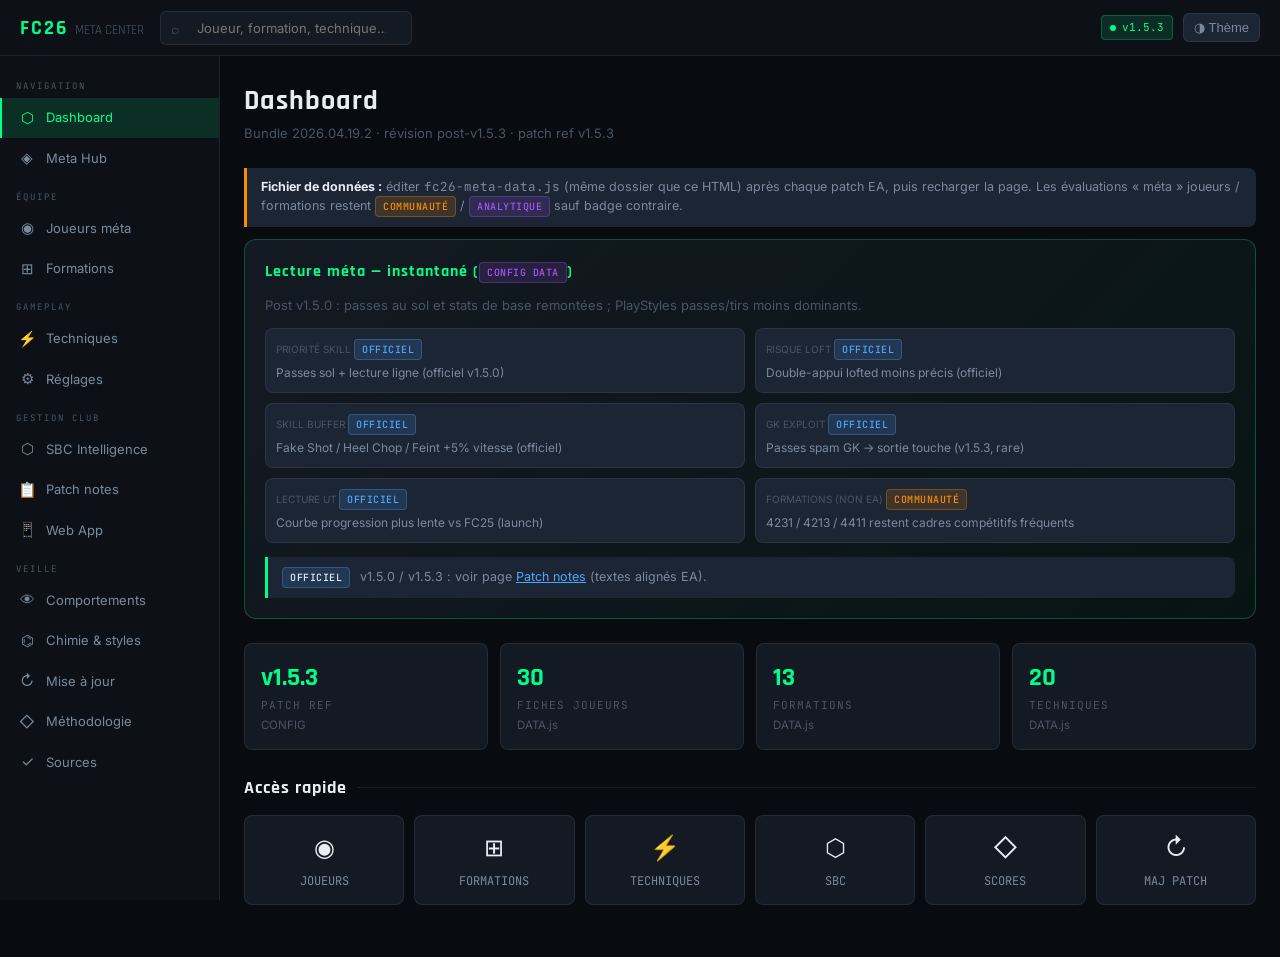
==== fc26-meta-command-center.html @ b4c202af "FC26 Meta Command Center: static UI + data bundle (post-patch editable)" ====
<!DOCTYPE html>
<html lang="fr" data-theme="dark">
<head>
<meta charset="UTF-8">
<meta name="viewport" content="width=device-width, initial-scale=1.0">
<title>FC 26 · Meta Command Center</title>
<link rel="preconnect" href="https://fonts.googleapis.com">
<link href="https://fonts.googleapis.com/css2?family=Rajdhani:wght@400;500;600;700&family=Inter:wght@300;400;500;600&family=JetBrains+Mono:wght@400;500&display=swap" rel="stylesheet">
<style>
:root {
  --bg-0:#080b0f;--bg-1:#0d1117;--bg-2:#141a23;--bg-3:#1c2534;--bg-4:#243040;
  --border:rgba(255,255,255,.07);--border-accent:rgba(0,255,136,.25);
  --green:#00ff88;--green-dim:#00cc6a;--green-muted:rgba(0,255,136,.12);
  --gold:#ffd700;--red:#ff4444;--orange:#ff8c00;--blue:#4da6ff;--purple:#a855f7;
  --text-primary:#e8edf3;--text-secondary:#7a8a9e;--text-muted:#485566;
  --sidebar-w:220px;--topbar-h:56px;--radius:8px;--radius-lg:12px;
  --mono:'JetBrains Mono',monospace;--display:'Rajdhani',sans-serif;--body:'Inter',sans-serif;
  --transition:.18s cubic-bezier(.4,0,.2,1);
}
[data-theme="light"]{
  --bg-0:#f0f2f5;--bg-1:#fff;--bg-2:#f7f9fc;--bg-3:#edf0f4;--bg-4:#e2e7ee;
  --border:rgba(0,0,0,.08);--border-accent:rgba(0,180,90,.3);
  --green:#008844;--green-dim:#006633;--green-muted:rgba(0,136,68,.1);
  --text-primary:#0d1117;--text-secondary:#4a5568;--text-muted:#9aa5b4;
}
*,*::before,*::after{box-sizing:border-box;margin:0;padding:0}
html{scroll-behavior:smooth}
body{font-family:var(--body);background:var(--bg-0);color:var(--text-primary);display:flex;min-height:100vh;overflow-x:hidden;line-height:1.5}
#skip{position:absolute;left:-999px;top:auto;width:1px;height:1px;overflow:hidden}
#skip:focus{position:fixed;left:12px;top:12px;z-index:2000;width:auto;height:auto;padding:8px 12px;background:var(--bg-1);border:1px solid var(--green);border-radius:6px}
#topbar{position:fixed;top:0;left:0;right:0;height:var(--topbar-h);background:var(--bg-1);border-bottom:1px solid var(--border);display:flex;align-items:center;gap:16px;padding:0 20px;z-index:1000;backdrop-filter:blur(12px)}
.logo{font-family:var(--display);font-size:20px;font-weight:700;letter-spacing:2px;color:var(--green);white-space:nowrap;flex-shrink:0}
.logo span{color:var(--text-muted);font-weight:400;font-size:13px;letter-spacing:0;margin-left:6px}
#global-search{flex:1;max-width:420px;background:var(--bg-2);border:1px solid var(--border);border-radius:6px;padding:0 12px 0 36px;height:34px;color:var(--text-primary);font-size:13px;font-family:var(--body);transition:border-color var(--transition)}
#global-search:focus{outline:2px solid var(--green-dim);outline-offset:1px;border-color:var(--green-dim)}
.search-wrap{position:relative;flex:1;max-width:420px}
.search-icon{position:absolute;left:11px;top:50%;transform:translateY(-50%);color:var(--text-muted);font-size:14px;pointer-events:none}
.topbar-actions{margin-left:auto;display:flex;align-items:center;gap:10px}
.theme-toggle{background:var(--bg-3);border:1px solid var(--border);border-radius:6px;padding:6px 10px;cursor:pointer;color:var(--text-secondary);font-size:13px;transition:all var(--transition)}
.theme-toggle:hover,.theme-toggle:focus-visible{border-color:var(--green-dim);color:var(--green)}
.menu-toggle{display:none;background:none;border:1px solid transparent;border-radius:6px;color:var(--text-primary);font-size:20px;cursor:pointer;padding:4px 8px}
.menu-toggle:focus-visible{outline:2px solid var(--green-dim)}
.live-badge{display:flex;align-items:center;gap:6px;font-size:11px;font-family:var(--mono);color:var(--green);background:var(--green-muted);border:1px solid var(--border-accent);border-radius:4px;padding:3px 8px}
.live-dot{width:6px;height:6px;background:var(--green);border-radius:50%;animation:pulse 1.5s infinite}
@keyframes pulse{0%,100%{opacity:1}50%{opacity:.5}}
#sidebar{position:fixed;top:var(--topbar-h);left:0;bottom:0;width:var(--sidebar-w);background:var(--bg-1);border-right:1px solid var(--border);overflow-y:auto;z-index:900;padding:12px 0;transition:transform var(--transition)}
#sidebar::-webkit-scrollbar{width:3px}
#sidebar::-webkit-scrollbar-thumb{background:var(--bg-4);border-radius:2px}
.nav-section-label{font-size:9px;letter-spacing:2px;text-transform:uppercase;color:var(--text-muted);font-family:var(--mono);padding:12px 16px 4px}
.nav-item{display:flex;align-items:center;gap:10px;padding:9px 16px;cursor:pointer;border-left:2px solid transparent;transition:all var(--transition);font-size:13px;color:var(--text-secondary);user-select:none}
.nav-item:hover{background:var(--bg-2);color:var(--text-primary)}
.nav-item:focus-visible{outline:none;background:var(--bg-2);border-left-color:var(--green-dim)}
.nav-item.active{background:var(--green-muted);border-left-color:var(--green);color:var(--green)}
.nav-icon{width:18px;text-align:center;font-size:15px;flex-shrink:0}
#main{margin-left:var(--sidebar-w);margin-top:var(--topbar-h);flex:1;min-width:0;padding:24px}
.page{display:none}.page.active{display:block;animation:fadeIn .2s ease}
@keyframes fadeIn{from{opacity:0;transform:translateY(4px)}to{opacity:1;transform:translateY(0)}}
.page-header{margin-bottom:24px}
.page-title{font-family:var(--display);font-size:28px;font-weight:700;letter-spacing:1px}
.page-subtitle{font-size:13px;color:var(--text-muted);margin-top:2px}
.grid-2{display:grid;grid-template-columns:repeat(2,1fr);gap:16px}
.grid-auto{display:grid;grid-template-columns:repeat(auto-fill,minmax(280px,1fr));gap:16px}
.card{background:var(--bg-2);border:1px solid var(--border);border-radius:var(--radius-lg);padding:16px;transition:border-color var(--transition)}
.card:hover{border-color:var(--border-accent)}
.card-header{display:flex;align-items:center;justify-content:space-between;margin-bottom:12px;gap:8px;flex-wrap:wrap}
.card-title{font-family:var(--display);font-size:14px;font-weight:600;letter-spacing:.5px;text-transform:uppercase;color:var(--text-secondary)}
.section-block{margin-bottom:28px}
.section-title{font-family:var(--display);font-size:18px;font-weight:700;letter-spacing:1px;margin-bottom:14px;display:flex;align-items:center;gap:10px}
.section-title::after{content:'';flex:1;height:1px;background:var(--border)}
.badge{display:inline-flex;align-items:center;gap:4px;font-size:10px;font-family:var(--mono);font-weight:500;border-radius:4px;padding:2px 7px;white-space:nowrap;text-transform:uppercase;letter-spacing:.5px}
.badge-official{background:rgba(77,166,255,.15);color:var(--blue);border:1px solid rgba(77,166,255,.3)}
.badge-analytical{background:rgba(168,85,247,.15);color:var(--purple);border:1px solid rgba(168,85,247,.3)}
.badge-community{background:rgba(255,140,0,.15);color:var(--orange);border:1px solid rgba(255,140,0,.3)}
.badge-unconfirmed{background:rgba(255,68,68,.1);color:var(--red);border:1px solid rgba(255,68,68,.2)}
.badge-meta-s{background:rgba(0,255,136,.2);color:var(--green);border:1px solid rgba(0,255,136,.35)}
.badge-meta-a{background:rgba(255,215,0,.15);color:var(--gold);border:1px solid rgba(255,215,0,.3)}
.badge-meta-b{background:rgba(255,140,0,.12);color:var(--orange);border:1px solid rgba(255,140,0,.25)}
.badge-meta-c{background:rgba(255,255,255,.06);color:var(--text-secondary);border:1px solid var(--border)}
.badge-patch{background:rgba(255,68,68,.12);color:#ff6666;border:1px solid rgba(255,68,68,.25)}
.badge-stable{background:rgba(0,255,136,.1);color:var(--green-dim);border:1px solid rgba(0,255,136,.2)}
.badge-role{background:rgba(77,166,255,.12);color:#80c4ff;border:1px solid rgba(77,166,255,.25)}
.info-box{background:var(--bg-3);border-left:3px solid var(--green);border-radius:0 var(--radius) var(--radius) 0;padding:10px 14px;font-size:12.5px;color:var(--text-secondary);margin-bottom:12px}
.info-box.warn{border-left-color:var(--orange)}.info-box.danger{border-left-color:var(--red)}
.info-box strong{color:var(--text-primary)}
.score-wrap{display:flex;align-items:center;gap:8px}
.score-bar{flex:1;height:4px;background:var(--bg-4);border-radius:2px;overflow:hidden}
.score-fill{height:100%;border-radius:2px;transition:width .4s ease}
.score-fill.s{background:var(--green)}.score-fill.a{background:var(--gold)}.score-fill.b{background:var(--orange)}.score-fill.c{background:var(--text-muted)}
.score-label{font-family:var(--mono);font-size:11px;color:var(--text-secondary);min-width:28px;text-align:right}
.table-wrap{overflow-x:auto}table{width:100%;border-collapse:collapse;font-size:12.5px}
th{background:var(--bg-3);color:var(--text-secondary);font-family:var(--mono);font-size:10px;text-transform:uppercase;letter-spacing:1px;padding:10px 12px;text-align:left;border-bottom:1px solid var(--border);white-space:nowrap;cursor:pointer;user-select:none}
th:hover{color:var(--green)}th.sort-asc::after{content:' ↑';color:var(--green)}th.sort-desc::after{content:' ↓';color:var(--green)}
td{padding:10px 12px;border-bottom:1px solid var(--border);vertical-align:middle}
tr:last-child td{border-bottom:none}tr:hover td{background:var(--bg-3)}
.td-name{font-weight:500;color:var(--text-primary)}.td-val{font-family:var(--mono);color:var(--green);font-size:13px;font-weight:500}.td-muted{color:var(--text-muted);font-size:11.5px}
.filter-bar{display:flex;flex-wrap:wrap;gap:8px;margin-bottom:16px;align-items:center}
.filter-select,.filter-input{background:var(--bg-2);border:1px solid var(--border);border-radius:6px;padding:7px 12px;font-size:12px;color:var(--text-primary);font-family:var(--body);cursor:pointer;transition:border-color var(--transition)}
.filter-select:focus,.filter-input:focus{outline:none;border-color:var(--green-dim)}
.filter-btn{background:var(--bg-2);border:1px solid var(--border);border-radius:6px;padding:6px 12px;font-size:12px;color:var(--text-secondary);cursor:pointer;transition:all var(--transition);font-family:var(--body)}
.filter-btn:hover,.filter-btn:focus-visible,.filter-btn.active{background:var(--green-muted);border-color:var(--green-dim);color:var(--green)}
.player-card{background:var(--bg-2);border:1px solid var(--border);border-radius:var(--radius-lg);padding:16px;display:flex;flex-direction:column;gap:10px;transition:all var(--transition);cursor:pointer;position:relative;overflow:hidden}
.player-card::before{content:'';position:absolute;top:0;left:0;right:0;height:2px;background:var(--green);opacity:0;transition:opacity var(--transition)}
.player-card:hover{border-color:var(--border-accent);transform:translateY(-1px)}
.player-card:hover::before{opacity:1}
.player-card:focus-visible{outline:2px solid var(--green-dim);outline-offset:2px}
.player-card-header{display:flex;align-items:flex-start;justify-content:space-between;gap:8px}
.player-card-name{font-family:var(--display);font-size:16px;font-weight:700;letter-spacing:.5px}
.player-card-pos{background:var(--bg-4);border-radius:4px;padding:2px 7px;font-family:var(--mono);font-size:11px;color:var(--text-secondary);flex-shrink:0}
.player-card-meta{font-size:11.5px;color:var(--text-muted)}
.player-card-playstyles{display:flex;flex-wrap:wrap;gap:4px}
.ps-chip{font-size:10px;font-family:var(--mono);padding:2px 6px;border-radius:3px;background:var(--bg-4);color:var(--text-secondary);border:1px solid var(--border)}
.ps-chip.plus{background:rgba(0,255,136,.1);color:var(--green);border-color:var(--border-accent)}
.formation-card{background:var(--bg-2);border:1px solid var(--border);border-radius:var(--radius-lg);padding:16px;margin-bottom:16px;transition:all var(--transition)}
.formation-card:hover{border-color:var(--border-accent)}
.formation-name{font-family:var(--display);font-size:24px;font-weight:700;letter-spacing:2px;color:var(--green);margin-bottom:4px}
.formation-style{font-size:12px;color:var(--text-muted);margin-bottom:10px}
.technique-card{background:var(--bg-2);border:1px solid var(--border);border-radius:var(--radius-lg);padding:16px;transition:all var(--transition)}
.technique-card:hover{border-color:var(--border-accent)}
.input-chip{background:var(--bg-0);border:1px solid var(--border);border-radius:4px;padding:4px 8px;font-family:var(--mono);font-size:11px;color:var(--blue);display:inline-block}
.patch-card{background:var(--bg-2);border:1px solid var(--border);border-radius:var(--radius-lg);padding:16px;border-left:3px solid var(--blue);margin-bottom:12px}
.patch-version{font-family:var(--mono);font-size:13px;color:var(--blue);font-weight:500}
.patch-date{font-size:11px;color:var(--text-muted)}
.patch-changes{list-style:none;margin-top:10px}
.patch-changes li{font-size:12.5px;color:var(--text-secondary);padding:5px 0;border-bottom:1px solid var(--border);display:flex;align-items:flex-start;gap:8px}
.patch-changes li:last-child{border-bottom:none}
.impact-dot{width:6px;height:6px;border-radius:50%;flex-shrink:0;margin-top:5px}
.impact-dot.nerf{background:var(--red)}.impact-dot.buff{background:var(--green)}.impact-dot.neutral{background:var(--orange)}
.dash-kpis{display:grid;grid-template-columns:repeat(4,1fr);gap:12px;margin-bottom:24px}
.dash-kpi{background:var(--bg-2);border:1px solid var(--border);border-radius:var(--radius);padding:14px 16px}
.dash-kpi-val{font-family:var(--display);font-size:26px;font-weight:700;color:var(--green)}
.dash-kpi-label{font-size:11px;color:var(--text-muted);text-transform:uppercase;letter-spacing:1px;font-family:var(--mono)}
.meta-snapshot{background:linear-gradient(135deg,var(--bg-2) 0%,rgba(0,255,136,.04) 100%);border:1px solid var(--border-accent);border-radius:var(--radius-lg);padding:20px;margin-bottom:24px}
.meta-snapshot-title{font-family:var(--display);font-size:16px;font-weight:700;letter-spacing:1px;color:var(--green);margin-bottom:12px}
.quick-links{display:grid;grid-template-columns:repeat(auto-fill,minmax(140px,1fr));gap:10px}
.quick-link{background:var(--bg-2);border:1px solid var(--border);border-radius:var(--radius);padding:14px;text-align:center;cursor:pointer;transition:all var(--transition)}
.quick-link:hover,.quick-link:focus-visible{border-color:var(--green-dim);background:var(--green-muted)}
.quick-link-icon{font-size:24px;margin-bottom:6px}
.quick-link-label{font-size:12px;color:var(--text-secondary);font-family:var(--mono)}
#drawer-overlay{display:none;position:fixed;inset:0;background:rgba(0,0,0,.6);z-index:1100;backdrop-filter:blur(2px)}
#drawer-overlay.active{display:block}
#drawer{position:fixed;top:0;right:-480px;bottom:0;width:480px;max-width:100%;background:var(--bg-1);border-left:1px solid var(--border);z-index:1200;overflow-y:auto;padding:24px;transition:right .3s cubic-bezier(.4,0,.2,1)}
#drawer.open{right:0}
#drawer-close{position:absolute;top:16px;right:16px;background:var(--bg-3);border:1px solid var(--border);border-radius:6px;width:32px;height:32px;display:flex;align-items:center;justify-content:center;cursor:pointer;font-size:16px;color:var(--text-secondary)}
#drawer-close:hover,#drawer-close:focus-visible{color:var(--red);border-color:var(--red)}
#drawer-content{margin-top:16px}
.kbd{font-family:var(--mono);font-size:10px;border:1px solid var(--border);padding:1px 5px;border-radius:3px;background:var(--bg-3)}
@media (max-width:900px){
  #sidebar{transform:translateX(-100%)}#sidebar.open{transform:translateX(0)}
  #main{margin-left:0}.menu-toggle{display:block}.dash-kpis{grid-template-columns:repeat(2,1fr)}#drawer{width:100%}
}
@media (max-width:540px){#main{padding:16px}.dash-kpis{grid-template-columns:1fr 1fr}.grid-2{grid-template-columns:1fr}.logo span{display:none}}
::-webkit-scrollbar{width:5px;height:5px}::-webkit-scrollbar-thumb{background:var(--bg-4);border-radius:3px}
</style>
</head>
<body>
<a id="skip" href="#main">Aller au contenu</a>
<div id="topbar">
  <button type="button" class="menu-toggle" aria-label="Ouvrir le menu" onclick="toggleSidebar()">☰</button>
  <div class="logo">FC26<span>META CENTER</span></div>
  <div class="search-wrap">
    <span class="search-icon" aria-hidden="true">⌕</span>
    <input id="global-search" type="search" aria-label="Recherche globale" placeholder="Joueur, formation, technique…" autocomplete="off" oninput="globalSearchDebounced(this.value)">
  </div>
  <div class="topbar-actions">
    <div class="live-badge" id="live-patch-badge" title="Bundle données"><div class="live-dot" aria-hidden="true"></div><span id="live-patch-text">…</span></div>
    <button type="button" class="theme-toggle" onclick="toggleTheme()">◑ Thème</button>
  </div>
</div>

<nav id="sidebar" aria-label="Navigation principale">
  <div class="nav-section-label">Navigation</div>
  <div class="nav-item active" tabindex="0" role="button" data-page="dashboard" onclick="showPage('dashboard')" onkeydown="navKey(event,'dashboard')"><span class="nav-icon">⬡</span> Dashboard</div>
  <div class="nav-item" tabindex="0" role="button" data-page="meta" onclick="showPage('meta')" onkeydown="navKey(event,'meta')"><span class="nav-icon">◈</span> Meta Hub</div>
  <div class="nav-section-label">Équipe</div>
  <div class="nav-item" tabindex="0" role="button" data-page="players" onclick="showPage('players')" onkeydown="navKey(event,'players')"><span class="nav-icon">◉</span> Joueurs méta</div>
  <div class="nav-item" tabindex="0" role="button" data-page="formations" onclick="showPage('formations')" onkeydown="navKey(event,'formations')"><span class="nav-icon">⊞</span> Formations</div>
  <div class="nav-section-label">Gameplay</div>
  <div class="nav-item" tabindex="0" role="button" data-page="techniques" onclick="showPage('techniques')" onkeydown="navKey(event,'techniques')"><span class="nav-icon">⚡</span> Techniques</div>
  <div class="nav-item" tabindex="0" role="button" data-page="settings" onclick="showPage('settings')" onkeydown="navKey(event,'settings')"><span class="nav-icon">⚙</span> Réglages</div>
  <div class="nav-section-label">Gestion club</div>
  <div class="nav-item" tabindex="0" role="button" data-page="sbc" onclick="showPage('sbc')" onkeydown="navKey(event,'sbc')"><span class="nav-icon">⬡</span> SBC Intelligence</div>
  <div class="nav-item" tabindex="0" role="button" data-page="patches" onclick="showPage('patches')" onkeydown="navKey(event,'patches')"><span class="nav-icon">📋</span> Patch notes</div>
  <div class="nav-item" tabindex="0" role="button" data-page="webapp" onclick="showPage('webapp')" onkeydown="navKey(event,'webapp')"><span class="nav-icon">📱</span> Web App</div>
  <div class="nav-section-label">Veille</div>
  <div class="nav-item" tabindex="0" role="button" data-page="behaviors" onclick="showPage('behaviors')" onkeydown="navKey(event,'behaviors')"><span class="nav-icon">👁</span> Comportements</div>
  <div class="nav-item" tabindex="0" role="button" data-page="chemistry" onclick="showPage('chemistry')" onkeydown="navKey(event,'chemistry')"><span class="nav-icon">⌬</span> Chimie &amp; styles</div>
  <div class="nav-item" tabindex="0" role="button" data-page="updatehub" onclick="showPage('updatehub')" onkeydown="navKey(event,'updatehub')"><span class="nav-icon">↻</span> Mise à jour</div>
  <div class="nav-item" tabindex="0" role="button" data-page="method" onclick="showPage('method')" onkeydown="navKey(event,'method')"><span class="nav-icon">◇</span> Méthodologie</div>
  <div class="nav-item" tabindex="0" role="button" data-page="sources" onclick="showPage('sources')" onkeydown="navKey(event,'sources')"><span class="nav-icon">✓</span> Sources</div>
</nav>

<main id="main" tabindex="-1">
<div class="page active" id="page-dashboard">
  <div class="page-header">
    <h1 class="page-title">Dashboard</h1>
    <p class="page-subtitle" id="dash-subtitle">EA SPORTS FC 26 · Chargement bundle…</p>
  </div>
  <div class="info-box warn"><strong>Fichier de données :</strong> éditer <code style="font-family:var(--mono)">fc26-meta-data.js</code> (même dossier que ce HTML) après chaque patch EA, puis recharger la page. Les évaluations « méta » joueurs / formations restent <span class="badge badge-community">Communauté</span> / <span class="badge badge-analytical">Analytique</span> sauf badge contraire.</div>
  <div class="meta-snapshot" id="dash-snapshot">
    <div class="meta-snapshot-title">Lecture méta — instantané (<span class="badge badge-analytical">config DATA</span>)</div>
    <p id="dash-headline" class="td-muted" style="font-size:13px;margin-bottom:12px"></p>
    <div class="grid-2" id="dash-pillars" style="gap:10px"></div>
    <div class="info-box" style="margin-top:14px;margin-bottom:0"><strong class="badge badge-official" style="margin-right:6px">Officiel</strong> v1.5.0 / v1.5.3 : voir page <a href="#" onclick="showPage('patches');return false" style="color:var(--blue)">Patch notes</a> (textes alignés EA).</div>
  </div>
  <div class="dash-kpis" id="dash-kpis">
    <div class="dash-kpi"><div class="dash-kpi-val" id="kpi-patch">—</div><div class="dash-kpi-label">Patch ref</div><div class="td-muted" style="margin-top:4px">CONFIG</div></div>
    <div class="dash-kpi"><div class="dash-kpi-val" id="kpi-players">—</div><div class="dash-kpi-label">Fiches joueurs</div><div class="td-muted" style="margin-top:4px">DATA.js</div></div>
    <div class="dash-kpi"><div class="dash-kpi-val" id="kpi-form">—</div><div class="dash-kpi-label">Formations</div><div class="td-muted" style="margin-top:4px">DATA.js</div></div>
    <div class="dash-kpi"><div class="dash-kpi-val" id="kpi-tech">—</div><div class="dash-kpi-label">Techniques</div><div class="td-muted" style="margin-top:4px">DATA.js</div></div>
  </div>
  <div class="section-block">
    <h2 class="section-title">Accès rapide</h2>
    <div class="quick-links">
      <div class="quick-link" tabindex="0" role="link" onclick="showPage('players')" onkeydown="if(event.key==='Enter')showPage('players')"><div class="quick-link-icon">◉</div><div class="quick-link-label">JOUEURS</div></div>
      <div class="quick-link" tabindex="0" onclick="showPage('formations')" onkeydown="if(event.key==='Enter')showPage('formations')"><div class="quick-link-icon">⊞</div><div class="quick-link-label">FORMATIONS</div></div>
      <div class="quick-link" tabindex="0" onclick="showPage('techniques')" onkeydown="if(event.key==='Enter')showPage('techniques')"><div class="quick-link-icon">⚡</div><div class="quick-link-label">TECHNIQUES</div></div>
      <div class="quick-link" tabindex="0" onclick="showPage('sbc')" onkeydown="if(event.key==='Enter')showPage('sbc')"><div class="quick-link-icon">⬡</div><div class="quick-link-label">SBC</div></div>
      <div class="quick-link" tabindex="0" onclick="showPage('method')" onkeydown="if(event.key==='Enter')showPage('method')"><div class="quick-link-icon">◇</div><div class="quick-link-label">SCORES</div></div>
      <div class="quick-link" tabindex="0" onclick="showPage('updatehub')" onkeydown="if(event.key==='Enter')showPage('updatehub')"><div class="quick-link-icon">↻</div><div class="quick-link-label">MAJ PATCH</div></div>
    </div>
  </div>
</div>

<div class="page" id="page-meta">
  <div class="page-header"><h1 class="page-title">Meta Hub</h1><p class="page-subtitle">Lecture stratégique · Badges de confiance obligatoires</p></div>
  <div class="info-box warn">⚠ EA ne fournit pas de « tier list » officielle Ultimate Team. Toute force méta chiffrée ici est <span class="badge badge-analytical">Analytique</span> ou <span class="badge badge-community">Communauté</span>.</div>
  <div class="section-block">
    <h2 class="section-title">Table méta (synthèse)</h2>
    <div class="table-wrap" id="meta-table-wrap"></div>
  </div>
  <div class="section-block">
    <h2 class="section-title">Mécaniques (mix officiel + lecture)</h2>
    <div class="grid-2">
      <div class="card"><div class="card-header"><div class="card-title">Confirmé EA (gameplay)</div><span class="badge badge-official">Officiel</span></div>
      <ul style="list-style:none;font-size:13px;color:var(--text-secondary);display:flex;flex-direction:column;gap:8px">
        <li>→ Préréglages <strong>Competitive</strong> vs <strong>Authentic</strong> (online vs offline réaliste). Deep Dive 22/07/2025.</li>
        <li>→ <strong>Dynamic Dribbling</strong>, touches réajustées ; <strong>Explosive Sprint</strong> ; retour à <strong>3 Acceleration Types</strong> (formules H/F séparées).</li>
        <li>→ <strong>RL Goalkeeper Positioning</strong> (NG) : ML pour positionnement ; pas actif pendant la réalisation de l’arrêt.</li>
        <li>→ v1.5.0 : passes au sol plus rapides/précises (surtout hauts attributs passe) ; courbure through ball contextuelle sans PlayStyle Incisive si attributs élevés.</li>
      </ul></div>
      <div class="card"><div class="card-header"><div class="card-title">Lecture compétitive</div><span class="badge badge-analytical">Analytique</span></div>
      <ul style="list-style:none;font-size:13px;color:var(--text-secondary);display:flex;flex-direction:column;gap:8px">
        <li>→ Après v1.5.0 : pondération plus forte des <strong>stats de base</strong> sur passes/tirs — moins dépendant des PlayStyles surpapier.</li>
        <li>→ v1.5.3 : impact match limité sauf cas extrême de passes au gardien ; prioriser veille sur <strong>bugs/correctifs UT</strong>.</li>
        <li>→ Toujours croiser avec patch notes suivantes (EA SPORTS FC Tracker / news ea.com).</li>
      </ul></div>
    </div>
  </div>
</div>

<div class="page" id="page-players">
  <div class="page-header"><h1 class="page-title">Joueurs méta</h1><p class="page-subtitle">Échantillon démo extensible · pas de stats EA intégrées</p></div>
  <div class="info-box danger"><strong>Prix &amp; meta score :</strong> valeurs <span class="badge badge-unconfirmed">Démo / non confirmé</span> — ne pas utiliser pour achat. Vérifier FUTBIN / marché in-game.</div>
  <div class="filter-bar">
    <input class="filter-input" style="min-width:160px;cursor:text" id="f-q" type="search" placeholder="Recherche nom / club…" aria-label="Recherche texte" oninput="setPlayerFilter('q',this.value)">
    <select class="filter-select" id="f-pos" aria-label="Filtre poste" onchange="setPlayerFilter('pos',this.value)"><option value="">Tous postes</option><option value="ST">ST</option><option value="CAM">CAM</option><option value="CM">CM</option><option value="CDM">CDM</option><option value="W">LW/RW</option><option value="FB">LB/RB</option><option value="CB">CB</option><option value="GK">GK</option></select>
    <select class="filter-select" id="f-league" aria-label="Ligue" onchange="setPlayerFilter('league',this.value)"><option value="">Toutes ligues</option><option value="PL">Premier League</option><option value="LALIGA">LaLiga</option><option value="SerieA">Serie A</option><option value="Bundesliga">Bundesliga</option><option value="Ligue1">Ligue 1</option><option value="Brasileirao">Brésil</option></select>
    <select class="filter-select" id="f-tier" aria-label="Filtre tier" onchange="setPlayerFilter('tier',this.value)"><option value="">Tous tiers</option><option value="S">S</option><option value="A">A</option><option value="B">B</option></select>
    <select class="filter-select" id="f-acc" aria-label="Filtre accélération" onchange="setPlayerFilter('acc',this.value)"><option value="">Accélération</option><option value="Explosive">Explosive</option><option value="Controlled">Controlled</option><option value="Lengthy">Lengthy</option></select>
    <select class="filter-select" id="f-patch" aria-label="Sensibilité patch" onchange="setPlayerFilter('patchSens',this.value)"><option value="">Sensibilité patch</option><option value="faible">Faible</option><option value="moyen">Moyen</option><option value="élevé">Élevé</option></select>
    <button type="button" class="filter-btn" onclick="resetPlayerFilters()">Reset</button>
  </div>
  <div class="card section-block" style="padding:14px">
    <div class="card-header"><div class="card-title">Comparateur (2 joueurs)</div><span class="badge badge-analytical">UI</span></div>
    <div class="filter-bar" style="margin:0">
      <select class="filter-select" id="cmp-a" aria-label="Joueur A"></select>
      <select class="filter-select" id="cmp-b" aria-label="Joueur B"></select>
      <button type="button" class="filter-btn active" onclick="renderCompare()">Comparer</button>
    </div>
    <div id="compare-out" class="table-wrap" style="margin-top:10px"></div>
  </div>
  <div class="grid-auto" id="players-grid"></div>
</div>

<div class="page" id="page-formations">
  <div class="page-header"><h1 class="page-title">Formations</h1><p class="page-subtitle">Estimations popularité / score = <span class="badge badge-analytical">Analytique</span> démo</p></div>
  <div class="filter-bar">
    <button type="button" class="filter-btn active" data-ff="all" onclick="filterFormations('all',this)">Toutes</button>
    <button type="button" class="filter-btn" onclick="filterFormations('S',this)">S</button>
    <button type="button" class="filter-btn" onclick="filterFormations('A',this)">A</button>
    <button type="button" class="filter-btn" onclick="filterFormations('counter',this)">Contre</button>
    <button type="button" class="filter-btn" onclick="filterFormations('press',this)">Press</button>
    <button type="button" class="filter-btn" onclick="filterFormations('possession',this)">Possession</button>
  </div>
  <div id="formations-container"></div>
</div>

<div class="page" id="page-techniques">
  <div class="page-header"><h1 class="page-title">Techniques</h1><p class="page-subtitle">Inputs <span class="kbd">PlayStation</span> — adapter Xbox</p></div>
  <div class="info-box"><strong>Officiel :</strong> schémas de touches BAG / crosses dans Pitch Notes Deep Dive. Les timings « optimaux » compétitifs = <span class="badge badge-community">Communauté</span> sauf citation EA.</div>
  <div class="filter-bar">
    <button type="button" class="filter-btn active" onclick="filterTech('all',this)">Toutes</button>
    <button type="button" class="filter-btn" onclick="filterTech('passe',this)">Passe</button>
    <button type="button" class="filter-btn" onclick="filterTech('tir',this)">Tir</button>
    <button type="button" class="filter-btn" onclick="filterTech('dribble',this)">Dribble</button>
    <button type="button" class="filter-btn" onclick="filterTech('defense',this)">Défense</button>
  </div>
  <div id="techniques-container"></div>
</div>

<div class="page" id="page-settings">
  <div class="page-header"><h1 class="page-title">Réglages</h1><p class="page-subtitle">Profils recommandés = <span class="badge badge-analytical">Analytique</span> — vérifier menus in-game</p></div>
  <div class="filter-bar">
    <button type="button" class="filter-btn active" onclick="showSettingProfile('balanced',this)">Équilibré</button>
    <button type="button" class="filter-btn" onclick="showSettingProfile('aggressive',this)">Agressif</button>
    <button type="button" class="filter-btn" onclick="showSettingProfile('technical',this)">Technique</button>
    <button type="button" class="filter-btn" onclick="showSettingProfile('control',this)">Contrôle</button>
    <button type="button" class="filter-btn" onclick="showSettingProfile('pressing',this)">Pressing</button>
    <button type="button" class="filter-btn" onclick="showSettingProfile('defensive',this)">Défensif</button>
  </div>
  <div id="settings-container"></div>
</div>

<div class="page" id="page-sbc">
  <div class="page-header"><h1 class="page-title">SBC Intelligence</h1><p class="page-subtitle">Méthodologie visible · lignes = démo</p></div>
  <div class="info-box"><strong>SBC Score (démo) :</strong> <code style="font-family:var(--mono);font-size:11px">(reward/cost)*0.45 + utilMeta*0.2 + utilClub*0.15 + liquidité*0.1 + deadline*0.1</code> avec utilités normalisées 0–1. <span class="badge badge-unconfirmed">Non EA</span></div>
  <div id="sbc-container"></div>
</div>

<div class="page" id="page-patches">
  <div class="page-header"><h1 class="page-title">Patch notes</h1><p class="page-subtitle">Extraits alignés sources EA ci-dessous</p></div>
  <div id="patches-container"></div>
</div>

<div class="page" id="page-webapp">
  <div class="page-header"><h1 class="page-title">Web App / Companion</h1><p class="page-subtitle">Officiel EA + bonnes pratiques</p></div>
  <div class="grid-2">
    <div class="card"><div class="card-header"><div class="card-title">Officiel</div><span class="badge badge-official">EA</span></div>
    <p style="font-size:13px;color:var(--text-secondary)">Page Web App : <a href="https://www.ea.com/games/ea-sports-fc/ultimate-team/web-app" style="color:var(--blue)">ea.com/games/ea-sports-fc/ultimate-team/web-app</a>. Pitch Notes Launch (12/09/2025) : Web App 17/09, refresh Companion 18/09.</p></div>
    <div class="card"><div class="card-header"><div class="card-title">Analytique</div><span class="badge badge-analytical">Analytique</span></div>
    <p style="font-size:13px;color:var(--text-secondary)">Routine : vérifier SBC expiration, objectifs, liste de transferts ; pics d’activité marché variables selon fuseau — <span class="badge badge-community">Communauté</span>.</p></div>
  </div>
</div>

<div class="page" id="page-behaviors">
  <div class="page-header"><h1 class="page-title">Comportements</h1><p class="page-subtitle">Veille · sources indiquées par ligne</p></div>
  <div id="behaviors-container"></div>
</div>

<div class="page" id="page-method">
  <div class="page-header"><h1 class="page-title">Méthodologie &amp; scores</h1><p class="page-subtitle">Transparence · limites</p></div>
  <div class="card section-block"><div class="card-header"><div class="card-title">Meta score joueur (app)</div><span class="badge badge-analytical">Formule démo</span></div>
  <p class="td-muted" style="font-size:13px;margin-bottom:10px">Pondération indicative : pace utile 20 %, finition 15 %, passe 15 %, défense 10 %, physique 10 %, polyvalence poste 10 %, playstyles 10 %, stabilité patch 5 %, valeur/cost 5 %. <strong>Données EA item non présentes → score non fiable.</strong></p>
  <pre style="font-family:var(--mono);font-size:11px;background:var(--bg-0);padding:12px;border-radius:8px;overflow:auto">metaScore = clamp( sum(weight_i * norm(metric_i)), 0, 99)</pre></div>
  <div class="card section-block"><div class="card-header"><div class="card-title">Meta score formation</div><span class="badge badge-analytical">Formule démo</span></div>
  <p class="td-muted" style="font-size:13px">Équilibre déf/att, création, densité axe, couverture, exécution, adaptabilité, résistance patch (heuristique analyste), synergie profils — normalisé sur 100 dans l’UI.</p></div>
  <div class="card section-block"><div class="card-header"><div class="card-title">Meta score technique</div><span class="badge badge-analytical">Formule démo</span></div>
  <p class="td-muted" style="font-size:13px">efficacité estimée − coût difficulté − risque interception + bonus contexte (ex. ligne haute) ; patch sensitivity flag manuel.</p></div>
  <div class="card section-block"><div class="card-header"><div class="card-title">SBC score</div><span class="badge badge-unconfirmed">Calcul local</span></div>
  <p class="td-muted" style="font-size:13px">Aucune API EA pour EV pack — tout chiffre marché = externe. Afficher méthodologie et date marché.</p></div>
</div>

<div class="page" id="page-chemistry">
  <div class="page-header"><h1 class="page-title">Chimie &amp; styles</h1><p class="page-subtitle">Séparer faits EA vs picks communautaires</p></div>
  <div class="card section-block" id="chem-official-card"></div>
  <div class="section-block">
    <h2 class="section-title">Picks fréquents (non officiels)</h2>
    <div class="table-wrap" id="chem-picks-wrap"></div>
  </div>
</div>

<div class="page" id="page-updatehub">
  <div class="page-header"><h1 class="page-title">Mise à jour après patch</h1><p class="page-subtitle">Workflow mainteneur</p></div>
  <div class="info-box"><strong>1.</strong> Lire la source EA (news ou forums). <strong>2.</strong> Dupliquer le template dans <code>fc26-meta-data.js</code> → <code>PATCHES</code>. <strong>3.</strong> Mettre à jour <code>CONFIG.lastOfficialPatchId</code> + compteurs. <strong>4.</strong> Ajuster <code>META_SNAPSHOT</code>, <code>BEHAVIORS</code>, <code>patchSens</code> joueurs concernés. <strong>5.</strong> Exporter backup JSON ci-dessous.</div>
  <div class="card section-block">
    <div class="card-header"><div class="card-title">Check-list express</div><span class="badge badge-analytical">Process</span></div>
    <ul style="font-size:13px;color:var(--text-secondary);padding-left:18px;line-height:1.7">
      <li>Copier les lignes « gameplay / UT » officielles mot pour mot si possible.</li>
      <li>Ne pas changer les badges : tout ce qui n’est pas EA reste communautaire/analytique.</li>
      <li>Re-trier SBC après maj prix FUTBIN (champs <code>cost</code> / <code>reward</code>).</li>
      <li>Vérifier que le fichier data est bien dans le même dossier que le HTML.</li>
    </ul>
  </div>
  <div class="filter-bar">
    <button type="button" class="filter-btn active" onclick="exportDataJson()">Exporter JSON (backup)</button>
    <button type="button" class="filter-btn" onclick="location.reload()">Recharger l’app</button>
  </div>
  <p class="td-muted" style="font-size:12px;margin-top:10px" id="export-status"></p>
</div>

<div class="page" id="page-sources">
  <div class="page-header"><h1 class="page-title">Sources</h1><p class="page-subtitle">Hiérarchie</p></div>
  <div class="grid-2">
    <div class="card"><div class="card-header"><div class="card-title">EA (priorité)</div><span class="badge badge-official">Officiel</span></div>
    <ul style="font-size:13px;color:var(--text-secondary);padding-left:18px">
      <li><a href="https://www.ea.com/games/ea-sports-fc/fc-26/news/pitch-notes-fc26-gameplay-deep-dive" style="color:var(--blue)">Gameplay Deep Dive</a></li>
      <li><a href="https://www.ea.com/games/ea-sports-fc/fc-26/news/pitch-notes-fc26-title-update-1-5-0" style="color:var(--blue)">Title Update v1.5.0</a></li>
      <li><a href="https://www.ea.com/games/ea-sports-fc/fc-26/news/pitch-notes-fc26-launch-update" style="color:var(--blue)">Launch Update UT</a></li>
      <li><a href="https://forums.ea.com/blog/ea-sports-fc-game-info-hub-en/ea-sports-fc%E2%84%A2-26--title-update-v1-5-3/13312649" style="color:var(--blue)">Title Update v1.5.3 (Forums EA)</a></li>
    </ul></div>
    <div class="card"><div class="card-header"><div class="card-title">Secondaires</div><span class="badge badge-analytical">Analytique</span></div>
    <p style="font-size:13px;color:var(--text-secondary)">FUTBIN, FUTWIZ, contenus pros — toujours étiqueter communautaire / analytique et croiser avec EA.</p></div>
  </div>
</div>
</main>

<div id="drawer-overlay" onclick="closeDrawer()" role="presentation"></div>
<div id="drawer" role="dialog" aria-modal="true" aria-labelledby="drawer-title">
  <button type="button" id="drawer-close" onclick="closeDrawer()" aria-label="Fermer">✕</button>
  <div id="drawer-content"></div>
</div>

<script src="fc26-meta-data.js"></script>
<script>
let CONFIG, PLAYERS, FORMATIONS, TECHNIQUES, SBC_DATA, PATCHES, BEHAVIORS, META_TABLE, META_SNAPSHOT, CHEM_OFFICIAL, CHEM_PICKS, SETTINGS;
let playerFilters = { q:'', pos:'', league:'', tier:'', acc:'', patchSens:'' };
let sbcSort = { col: null, dir: 1 };

function loadData(){
  const D = window.FC26_META_DATA;
  if(!D){ alert('Fichier fc26-meta-data.js introuvable : placez-le dans le même dossier que ce HTML.'); return false; }
  CONFIG = D.CONFIG;
  PLAYERS = D.PLAYERS;
  FORMATIONS = D.FORMATIONS;
  TECHNIQUES = D.TECHNIQUES;
  SBC_DATA = D.SBC_DATA;
  PATCHES = D.PATCHES;
  BEHAVIORS = D.BEHAVIORS;
  META_TABLE = D.META_TABLE || [];
  META_SNAPSHOT = D.META_SNAPSHOT || { headline:'', pillars:[] };
  CHEM_OFFICIAL = D.CHEM_OFFICIAL || { headline:'', bullets:[], sourceUrl:'' };
  CHEM_PICKS = D.CHEM_PICKS || [];
  SETTINGS = D.SETTINGS || {};
  return true;
}

function getBadge(src){
  const map={ official:'badge-official', analytical:'badge-analytical', community:'badge-community', unconfirmed:'badge-unconfirmed' };
  const label={ official:'Officiel', analytical:'Analytique', community:'Communauté', unconfirmed:'Non confirmé' };
  return `<span class="badge ${map[src]||'badge-unconfirmed'}">${label[src]||src}</span>`;
}
function getTierBadge(t){ const m={ S:'badge-meta-s',A:'badge-meta-a',B:'badge-meta-b',C:'badge-meta-c' }; return `<span class="badge ${m[t]||'badge-meta-c'}">${t}-Tier</span>`; }
function getBar(v,max=100){ const pct=Math.round(v/max*100); const cls=pct>=85?'s':pct>=70?'a':pct>=50?'b':'c'; return `<div class="score-wrap" aria-label="Score ${v}"><div class="score-bar"><div class="score-fill ${cls}" style="width:${pct}%"></div></div><div class="score-label">${v}</div></div>`; }

function playerMatchesFilters(p){
  const q=(playerFilters.q||'').trim().toLowerCase();
  if(q){
    const blob=[p.name,p.club,p.league,p.nation,p.metaRole,(p.altPos||[]).join(' ')].join(' ').toLowerCase();
    if(!blob.includes(q)) return false;
  }
  if(playerFilters.league && p.league!==playerFilters.league) return false;
  if(playerFilters.tier && p.tier!==playerFilters.tier) return false;
  if(playerFilters.acc && p.acc!==playerFilters.acc) return false;
  if(playerFilters.patchSens && (p.patchSens||'')!==playerFilters.patchSens) return false;
  if(playerFilters.pos){
    if(playerFilters.pos==='W'){ if(p.pos!=='LW'&&p.pos!=='RW') return false; }
    else if(playerFilters.pos==='FB'){ if(p.pos!=='LB'&&p.pos!=='RB') return false; }
    else if(p.bestPos!==playerFilters.pos&&p.pos!==playerFilters.pos&&!(p.altPos||[]).includes(playerFilters.pos)) return false;
  }
  return true;
}

function srcBadgePlayer(p){
  if(p.source==='official') return getBadge('official');
  if(p.source==='analytical'||p.confidence==='analytical') return getBadge('analytical');
  return getBadge('community');
}

function renderPlayers(arr){
  const g=document.getElementById('players-grid');
  if(!arr.length){ g.innerHTML='<p class="td-muted" style="padding:20px">Aucun résultat.</p>'; return; }
  g.innerHTML=arr.map(p=>`
    <article class="player-card" tabindex="0" role="button" aria-label="Détail ${p.name}" onclick="openPlayerDrawer('${p.id}')" onkeydown="if(event.key==='Enter')openPlayerDrawer('${p.id}')">
      <div class="player-card-header"><div><div class="player-card-name">${p.name}</div><div class="player-card-meta">${p.club} · ${p.league}</div></div>
      <div style="display:flex;flex-direction:column;gap:4px;align-items:flex-end"><div class="player-card-pos">${p.bestPos}</div>${getTierBadge(p.tier)}</div></div>
      ${getBar(p.metaScore)}
      <div class="player-card-meta">${p.metaRole||''}</div>
      <div class="player-card-meta">Accél : ${p.acc} · Patch : <span class="badge ${(p.patchSens||'')==='élevé'?'badge-patch':'badge-stable'}">${p.patchSens||'—'}</span></div>
      <div class="player-card-meta">Alt : ${(p.altPos||[]).join(', ')||'—'}</div>
      <div class="player-card-playstyles">${(p.playstyles||[]).map(ps=>`<span class="ps-chip ${ps.endsWith('+')?'plus':''}">${ps}</span>`).join('')}</div>
      <div class="player-card-meta">${p.strengths||''}</div>
      <div style="display:flex;justify-content:space-between;align-items:center;flex-wrap:wrap;gap:6px">
        <span style="font-family:var(--mono);font-size:11px;color:var(--gold)">${p.cost||'—'}</span>${srcBadgePlayer(p)}
      </div>
    </article>`).join('');
}

function openPlayerDrawer(id){
  const p=PLAYERS.find(x=>x.id===id); if(!p) return;
  const alts=(p.altPos||[]).map(a=>`<span class="badge badge-analytical">${a}</span>`).join(' ')||'<span class="td-muted">—</span>';
  document.getElementById('drawer-content').innerHTML=`
    <h2 id="drawer-title" style="font-family:var(--display);font-size:22px">${p.name}</h2>
    <p class="td-muted">${p.club} · ${p.nation} · ${p.league}</p>
    <div style="display:flex;gap:6px;margin:10px 0;flex-wrap:wrap">${getTierBadge(p.tier)}${srcBadgePlayer(p)}
    <span class="badge ${(p.patchSens||'')==='élevé'?'badge-patch':'badge-stable'}">Patch ${p.patchSens||'n/a'}</span></div>
    <div class="section-block"><div class="td-muted" style="font-size:10px;text-transform:uppercase">Rôle méta</div>
    <p style="font-size:13px;color:var(--text-secondary)">${p.metaRole||'—'}</p></div>
    <div class="section-block"><div class="td-muted" style="font-size:10px;text-transform:uppercase">Meilleur poste / alternatifs</div>
    <p><span class="badge badge-role">${p.bestPos}</span> ${alts}</p></div>
    <div class="section-block"><div class="td-muted" style="font-size:10px;text-transform:uppercase">Styles chimie (indicatif)</div>
    <p style="font-size:13px;color:var(--text-secondary)"><strong>Sans +3 :</strong> ${p.chemNone||'—'}<br><strong>Avec +3 :</strong> ${p.chemChem||'—'}</p>
    <p class="td-muted" style="font-size:11px">Modèle 3/6/9 et trade-offs pace : voir page Chimie (officiel EA, Launch Update).</p></div>
    <div class="section-block"><div class="td-muted" style="font-size:10px;text-transform:uppercase">Tactique</div><p style="font-size:13px;color:var(--text-secondary)">${p.tacticalFit||'—'}</p></div>
    <div class="section-block"><div class="td-muted" style="font-size:10px;text-transform:uppercase">Atouts / limites</div>
    <p style="font-size:13px;color:var(--text-secondary)"><strong>+</strong> ${p.strengths||'—'}<br><strong>−</strong> ${p.limits||'—'}</p></div>`;
  document.getElementById('drawer-overlay').classList.add('active');
  document.getElementById('drawer').classList.add('open');
  document.getElementById('drawer-close').focus();
}

function closeDrawer(){
  document.getElementById('drawer-overlay').classList.remove('active');
  document.getElementById('drawer').classList.remove('open');
}

function renderFormations(arr){
  document.getElementById('formations-container').innerHTML=arr.map(f=>`
    <section class="formation-card"><div style="display:flex;flex-wrap:wrap;gap:12px;justify-content:space-between;align-items:flex-start">
      <div><div class="formation-name">${f.name}</div><div class="formation-style">${f.style}</div>
      <div style="display:flex;gap:6px;flex-wrap:wrap;margin-top:6px">${getTierBadge(f.tier)}<span class="badge badge-stable">${f.stability}</span>${getBadge('community')}</div></div>
      <div style="min-width:200px;flex:1">${getBar(f.score)}<div class="td-muted" style="margin-top:4px">Popularité (analytique) : ${f.popularity}/100</div></div>
    </div>
    <div class="grid-2" style="margin-top:12px;gap:8px">
      <div style="padding:8px;background:var(--bg-3);border-radius:6px;font-size:11px;font-family:var(--mono);color:var(--text-secondary)">
        Agressivité <strong style="color:var(--green)">${f.aggression??'—'}</strong>/10 · Contrôle <strong style="color:var(--blue)">${f.control??'—'}</strong>/10<br>
        Largeur <strong>${f.width??'—'}</strong> · Prof. <strong>${f.depth??'—'}</strong>
      </div>
      <div style="padding:8px;background:var(--bg-3);border-radius:6px;font-size:11px;color:var(--text-muted)">Tags : ${(f.tags||[]).join(', ')}</div>
    </div>
    <p style="margin-top:12px;font-size:12px;color:var(--text-secondary)"><span class="td-muted">Profils idéaux</span> ${f.idealRoles||'—'}</p>
    <p style="margin-top:8px;font-size:13px;color:var(--text-secondary)"><strong>+</strong> ${f.strengths}</p>
    <p style="font-size:13px;color:var(--text-secondary)"><strong>−</strong> ${f.weaknesses}</p>
    <p style="font-size:12px;color:var(--text-muted)"><strong>Contre</strong> : ${f.counters} · <strong>Contexte</strong> : ${f.context}</p>
    </section>`).join('');
}

function catTechBadge(cat){
  const cmap={ tir:'badge-meta-s', passe:'badge-meta-a', defense:'badge-role', dribble:'badge-meta-b' };
  return cmap[cat]||'badge-meta-c';
}

function renderTechniques(arr){
  document.getElementById('techniques-container').innerHTML=`<div class="grid-auto">${arr.map(t=>`
    <article class="technique-card card">
      <div style="display:flex;justify-content:space-between;gap:8px;align-items:flex-start;margin-bottom:8px">
        <h3 style="font-family:var(--display);font-size:16px;margin:0">${t.name}</h3>${getTierBadge(t.tier)}</div>
      <div class="input-chip" aria-label="Input">${t.input}</div>
      <div style="display:flex;gap:6px;flex-wrap:wrap;margin:10px 0">
        <span class="badge ${catTechBadge(t.category)}">${t.category.toUpperCase()}</span>
        ${getBadge(t.source==='official'?'official':'community')}
        <span class="badge badge-analytical">${t.diff||''}</span>
      </div>
      ${getBar(t.eff)}
      <p style="margin-top:10px;font-size:12px;color:var(--text-secondary)">
        <span class="td-muted">Quand</span> ${t.when||'—'} · <span class="td-muted">Pourquoi</span> ${t.why||'—'}<br>
        <span class="td-muted">Contre</span> ${t.against||'—'} · <span class="td-muted">Zone</span> ${t.zone||'—'}<br>
        <span class="td-muted">Timing</span> ${t.timing}<br><span class="td-muted">Contexte</span> ${t.context}<br>
        <span class="td-muted">Erreur</span> <span style="color:var(--red)">${t.error}</span><br>
        <span class="td-muted">Chaîne</span> ${t.chain}<br><span class="td-muted">Patch</span> ${t.patch||'—'}<br>
        <span class="td-muted">Profil</span> ${t.profile||'—'}
      </p>
      ${t.simple?`<p style="font-size:11px;color:var(--text-muted)"><strong>Variante simple :</strong> ${t.simple}</p>`:''}
      ${t.advanced?`<p style="font-size:11px;color:var(--text-muted)"><strong>Variante avancée :</strong> ${t.advanced}</p>`:''}
      ${t.counterRead?`<p style="font-size:11px;color:var(--orange)"><strong>Contre-lecture :</strong> ${t.counterRead}</p>`:''}
      <p style="font-size:11px;margin-top:6px"><span class="td-muted">Risque</span> ${t.risk} · <span class="td-muted">Reward</span> ${t.reward}</p>
    </article>`).join('')}</div>`;
}

function computeSbcScore(s){
  const utilMeta=s.utilMeta, utilClub=s.utilClub, liq=s.liq, deadline=s.deadline;
  const ratio=Math.min(s.reward/Math.max(s.cost,1),3)/3;
  return +(ratio*.45 + utilMeta*.2 + utilClub*.15 + liq*.1 + deadline*.1).toFixed(2);
}

function renderSBC(arr){
  const rows=arr.map(s=>{
    const sc=computeSbcScore(s);
    return `<tr data-cost="${s.cost}" data-reward="${s.reward}" data-score="${sc}"><td class="td-name">${s.name}</td><td>${s.cat}</td><td class="td-val">${(s.cost/1000).toFixed(0)}K</td><td class="td-val">${(s.reward/1000).toFixed(0)}K</td><td class="td-val">${sc.toFixed(2)}</td><td>${s.reco}</td></tr>`;
  }).join('');
  document.getElementById('sbc-container').innerHTML=`<div class="table-wrap"><table id="sbc-table"><thead><tr>
    <th scope="col" data-col="0">SBC</th><th scope="col" data-col="1">Cat</th>
    <th scope="col" data-col="2">Coût</th><th scope="col" data-col="3">Reward</th><th scope="col" data-col="4">Score</th><th scope="col" data-col="5">Reco</th>
  </tr></thead><tbody>${rows}</tbody></table></div>`;
  document.querySelectorAll('#sbc-table th[data-col]').forEach(th=>{
    th.addEventListener('click',()=>sortSbcTable(+th.dataset.col));
  });
}

function sortSbcTable(col){
  const tbody=document.querySelector('#sbc-table tbody'); if(!tbody) return;
  const rows=[...tbody.querySelectorAll('tr')];
  const dir=sbcSort.col===col? -sbcSort.dir : 1;
  sbcSort={ col, dir };
  const numKey=['','','cost','reward','score'][col];
  rows.sort((a,b)=>{
    if(col<=1||col>=5||!numKey){
      const ca=a.children[col].textContent, cb=b.children[col].textContent;
      return dir*ca.localeCompare(cb,'fr',{sensitivity:'base'});
    }
    const av=parseFloat(a.dataset[numKey])||0, bv=parseFloat(b.dataset[numKey])||0;
    return dir*(av-bv);
  });
  rows.forEach(r=>tbody.appendChild(r));
  document.querySelectorAll('#sbc-table th').forEach(th=>th.classList.remove('sort-asc','sort-desc'));
  const th=document.querySelector(`#sbc-table th[data-col="${col}"]`);
  if(th) th.classList.add(dir===1?'sort-asc':'sort-desc');
}

function renderMetaTable(){
  const el=document.getElementById('meta-table-wrap'); if(!el||!META_TABLE.length) return;
  el.innerHTML=`<table><thead><tr><th>Élément</th><th>Force</th><th>Stabilité</th><th>Risque nerf</th><th>Source</th></tr></thead><tbody>
    ${META_TABLE.map(r=>`<tr><td class="td-name">${r.el}</td><td>${getTierBadge(r.force)}</td><td>${r.stab}</td><td>${r.nerf}</td><td>${getBadge(r.src==='official'?'official':'community')}</td></tr>`).join('')}
  </tbody></table>`;
}

function renderChemistryPage(){
  const oc=document.getElementById('chem-official-card');
  if(oc) oc.innerHTML=`<div class="card-header"><div class="card-title">EA — Chimie / styles (Launch)</div>${getBadge('official')}</div>
    <p style="font-size:13px;color:var(--text-secondary);margin-bottom:10px">${CHEM_OFFICIAL.headline}</p>
    <ul style="font-size:13px;color:var(--text-secondary);padding-left:18px">${(CHEM_OFFICIAL.bullets||[]).map(b=>`<li>${b}</li>`).join('')}</ul>
    <p style="margin-top:10px"><a href="${CHEM_OFFICIAL.sourceUrl}" target="_blank" rel="noopener" style="color:var(--blue)">Source : Launch Update EA</a></p>`;
  const pw=document.getElementById('chem-picks-wrap');
  if(pw) pw.innerHTML=`<table><thead><tr><th>Rôle</th><th>Sans +3 (indicatif)</th><th>Avec +3</th><th>Confiance</th></tr></thead><tbody>
    ${(CHEM_PICKS||[]).map(r=>`<tr><td class="td-name">${r.role}</td><td>${r.noChem}</td><td>${r.withChem}</td><td>${getBadge(r.conf==='community'?'community':'analytical')}</td></tr>`).join('')}
  </tbody></table>`;
}

function initDashboard(){
  const sub=document.getElementById('dash-subtitle');
  if(sub) sub.textContent=`Bundle ${CONFIG.bundleVersion} · révision ${CONFIG.dataRevision} · patch ref ${CONFIG.lastOfficialPatchId}`;
  const live=document.getElementById('live-patch-text');
  if(live) live.textContent=CONFIG.lastOfficialPatchId;
  const h=document.getElementById('dash-headline');
  if(h) h.textContent=META_SNAPSHOT.headline||'';
  const pl=document.getElementById('dash-pillars');
  if(pl) pl.innerHTML=(META_SNAPSHOT.pillars||[]).map(p=>`
    <div style="padding:10px;background:var(--bg-3);border-radius:8px;border:1px solid var(--border)">
      <div class="td-muted" style="font-size:10px;text-transform:uppercase;margin-bottom:4px">${p.k} ${getBadge(p.src||'community')}</div>
      <div style="font-size:12px;color:var(--text-secondary)">${p.v}</div>
    </div>`).join('');
  const kp=document.getElementById('kpi-patch'); if(kp) kp.textContent=CONFIG.lastOfficialPatchId;
  const kpp=document.getElementById('kpi-players'); if(kpp) kpp.textContent=String(PLAYERS.length);
  const kf=document.getElementById('kpi-form'); if(kf) kf.textContent=String(FORMATIONS.length);
  const kt=document.getElementById('kpi-tech'); if(kt) kt.textContent=String(TECHNIQUES.length);
}

function exportDataJson(){
  const el=document.getElementById('export-status');
  try{
    const blob=new Blob([JSON.stringify(window.FC26_META_DATA,null,2)],{type:'application/json'});
    const a=document.createElement('a'); a.href=URL.createObjectURL(blob); a.download='fc26-meta-backup.json'; a.click(); URL.revokeObjectURL(a.href);
    if(el) el.textContent='Export fc26-meta-backup.json déclenché (navigateur).';
  }catch(e){ if(el) el.textContent='Erreur export : '+e; }
}

function renderPatches(){
  const list=PATCHES.filter(p=>!String(p.version||'').includes('TEMPLATE'));
  document.getElementById('patches-container').innerHTML=list.map(p=>`
    <article class="patch-card">
      <header style="display:flex;justify-content:space-between;gap:8px;flex-wrap:wrap;margin-bottom:8px">
        <div><div class="patch-version">${p.version}</div><div class="patch-date">${p.date} · ${p.channel}</div></div>
        <div style="display:flex;gap:6px;align-items:center">${getBadge(p.sourceType)}
        <a class="badge badge-official" href="${p.sourceUrl}" target="_blank" rel="noopener">Source EA</a></div>
      </header>
      <p class="info-box" style="margin-bottom:10px"><strong>Résumé :</strong> ${p.summary}</p>
      <ul class="patch-changes">${p.changes.map(c=>`<li><span class="impact-dot ${c.type}" aria-hidden="true"></span>${c.text}</li>`).join('')}</ul>
      <div class="grid-2" style="margin-top:12px;gap:8px">
        <div style="padding:8px;background:var(--bg-3);border-radius:6px;font-size:12px"><div class="td-muted" style="font-size:10px;text-transform:uppercase;margin-bottom:4px">Impact méta (lecture)</div>${p.metaImpact}</div>
        <div style="padding:8px;background:var(--bg-3);border-radius:6px;font-size:12px"><div class="td-muted" style="font-size:10px;text-transform:uppercase;margin-bottom:4px">Bascule</div>${p.bascule}</div>
      </div>
    </article>`).join('');
}

function renderBehaviors(){
  document.getElementById('behaviors-container').innerHTML=`<div class="table-wrap"><table><thead><tr>
    <th>Comportement</th><th>Zone</th><th>Fréquence</th><th>Statut</th><th>Risque</th><th>Source</th><th>Note</th>
  </tr></thead><tbody>${BEHAVIORS.map(b=>`<tr>
    <td class="td-name">${b.name}</td><td class="td-muted">${b.zone}</td><td>${b.freq}</td><td>${b.status}</td><td>${b.risk}</td><td>${getBadge(b.source==='official'?'official':'community')}</td><td class="td-muted" style="max-width:220px">${b.note}</td>
  </tr>`).join('')}</tbody></table></div>`;
}

function renderSettings(profile){
  const s=SETTINGS[profile]; const c=document.getElementById('settings-container');
  c.innerHTML=`<div class="info-box"><strong>${s.label}</strong> — ${s.desc} ${getBadge('analytical')}</div>
    ${s.groups.map(g=>`<section class="section-block"><h3 class="section-title" style="font-size:15px">${g.title}</h3>
      <div class="table-wrap"><table><thead><tr><th>Paramètre</th><th>Valeur</th><th>Note</th></tr></thead><tbody>
      ${g.items.map(i=>`<tr><td class="td-name">${i.label}</td><td class="td-val" style="font-size:12px">${i.val}</td><td class="td-muted">${i.note}</td></tr>`).join('')}
      </tbody></table></div></section>`).join('')}`;
}

function showPage(id){
  document.querySelectorAll('.page').forEach(p=>p.classList.remove('active'));
  document.querySelectorAll('.nav-item').forEach(n=>n.classList.remove('active'));
  const page=document.getElementById('page-'+id);
  if(page) page.classList.add('active');
  const nav=document.querySelector(`.nav-item[data-page="${id}"]`);
  if(nav) nav.classList.add('active');
  if(id==='dashboard') initDashboard();
  if(id==='meta') renderMetaTable();
  if(id==='players'){ populateCompareSelects(); applyPlayerFilters(); }
  if(id==='formations'){ document.querySelectorAll('#page-formations .filter-btn').forEach((b,i)=>b.classList.toggle('active',i===0)); renderFormations(FORMATIONS); }
  if(id==='techniques'){ document.querySelectorAll('#page-techniques .filter-btn').forEach((b,i)=>b.classList.toggle('active',i===0)); renderTechniques(TECHNIQUES); }
  if(id==='settings'){ document.querySelectorAll('#page-settings .filter-btn').forEach((b,i)=>b.classList.toggle('active',i===0)); renderSettings('balanced'); }
  if(id==='sbc') renderSBC(SBC_DATA);
  if(id==='patches') renderPatches();
  if(id==='behaviors') renderBehaviors();
  if(id==='chemistry') renderChemistryPage();
  if(window.innerWidth<=900) document.getElementById('sidebar').classList.remove('open');
  document.getElementById('main').focus({preventScroll:true});
}
function navKey(e,id){ if(e.key==='Enter'||e.key===' '){ e.preventDefault(); showPage(id);} }
function toggleSidebar(){ document.getElementById('sidebar').classList.toggle('open'); }
function toggleTheme(){ const h=document.documentElement; h.dataset.theme=h.dataset.theme==='dark'?'light':'dark'; }

function setPlayerFilter(k,v){ playerFilters[k]=v; applyPlayerFilters(); }
function applyPlayerFilters(){ renderPlayers(PLAYERS.filter(playerMatchesFilters)); }
function resetPlayerFilters(){
  playerFilters={q:'',pos:'',league:'',tier:'',acc:'',patchSens:''};
  ['f-q','f-pos','f-league','f-tier','f-acc','f-patch'].forEach(id=>{ const el=document.getElementById(id); if(el) el.value=''; });
  applyPlayerFilters();
}

function filterFormations(f,btn){
  document.querySelectorAll('#page-formations .filter-btn').forEach(b=>b.classList.remove('active'));
  btn.classList.add('active');
  let arr=FORMATIONS;
  if(f!=='all'){ if(f==='S'||f==='A') arr=FORMATIONS.filter(x=>x.tier===f); else arr=FORMATIONS.filter(x=>x.tags.includes(f)); }
  renderFormations(arr);
}
function filterTech(cat,btn){
  document.querySelectorAll('#page-techniques .filter-btn').forEach(b=>b.classList.remove('active'));
  btn.classList.add('active');
  renderTechniques(cat==='all'?TECHNIQUES:TECHNIQUES.filter(t=>t.category===cat));
}
function showSettingProfile(profile,btn){
  document.querySelectorAll('#page-settings .filter-btn').forEach(b=>b.classList.remove('active'));
  btn.classList.add('active');
  renderSettings(profile);
}

let _gsTimer;
function globalSearchDebounced(q){
  clearTimeout(_gsTimer);
  _gsTimer=setTimeout(()=>globalSearch(q),200);
}
function globalSearch(q){
  const t=(q||'').trim().toLowerCase();
  if(t.length<2) return;
  const pHits=PLAYERS.filter(p=>p.name.toLowerCase().includes(t)||p.club.toLowerCase().includes(t));
  const fHits=FORMATIONS.filter(f=>f.name.toLowerCase().includes(t)||f.style.toLowerCase().includes(t));
  const techHits=TECHNIQUES.filter(x=>x.name.toLowerCase().includes(t)||x.input.toLowerCase().includes(t));
  if(pHits.length){
    showPage('players');
    playerFilters={q:'',pos:'',league:'',tier:'',acc:'',patchSens:''};
    ['f-pos','f-league','f-tier','f-acc','f-patch'].forEach(id=>{ const el=document.getElementById(id); if(el) el.value=''; });
    const fq=document.getElementById('f-q'); if(fq) fq.value='';
    renderPlayers(pHits);
    return;
  }
  if(fHits.length){ showPage('formations'); document.querySelectorAll('#page-formations .filter-btn').forEach((b,i)=>b.classList.toggle('active',i===0)); renderFormations(fHits); return; }
  if(techHits.length){ showPage('techniques'); document.querySelectorAll('#page-techniques .filter-btn').forEach((b,i)=>b.classList.toggle('active',i===0)); renderTechniques(techHits); return; }
  alert('Aucun résultat (joueurs/formations/techniques) pour : '+q);
}

function populateCompareSelects(){
  const opts='<option value="">—</option>'+PLAYERS.map(p=>`<option value="${p.id}">${p.name}</option>`).join('');
  const a=document.getElementById('cmp-a'); const b=document.getElementById('cmp-b');
  if(a&&b){ a.innerHTML=opts; b.innerHTML=opts; }
}
function renderCompare(){
  const ida=document.getElementById('cmp-a').value; const idb=document.getElementById('cmp-b').value;
  const pa=PLAYERS.find(x=>x.id===ida); const pb=PLAYERS.find(x=>x.id===idb);
  const out=document.getElementById('compare-out');
  if(!pa||!pb||ida===idb){ out.innerHTML='<p class="td-muted">Choisissez deux joueurs distincts.</p>'; return; }
  const keys=[['Meta score','metaScore'],['Tier','tier'],['Accélération','acc'],['Patch sens.','patchSens'],['Rôle','metaRole'],['Meilleur poste','bestPos'],['Alternatifs','altPos'],['Chimie sans +3','chemNone'],['Chimie +3','chemChem']];
  out.innerHTML=`<table><thead><tr><th>Champ</th><th>${pa.name}</th><th>${pb.name}</th></tr></thead><tbody>
    ${keys.map(([l,k])=>`<tr><td class="td-name">${l}</td><td>${Array.isArray(pa[k])?pa[k].join(', '):pa[k]}</td><td>${Array.isArray(pb[k])?pb[k].join(', '):pb[k]}</td></tr>`).join('')}
  </tbody></table>`;
}

document.addEventListener('keydown',e=>{
  if(e.key==='Escape') closeDrawer();
});

document.addEventListener('DOMContentLoaded',()=>{
  if(!loadData()) return;
  initDashboard();
  renderMetaTable();
  renderPlayers(PLAYERS);
});
</script>
</body>
</html>
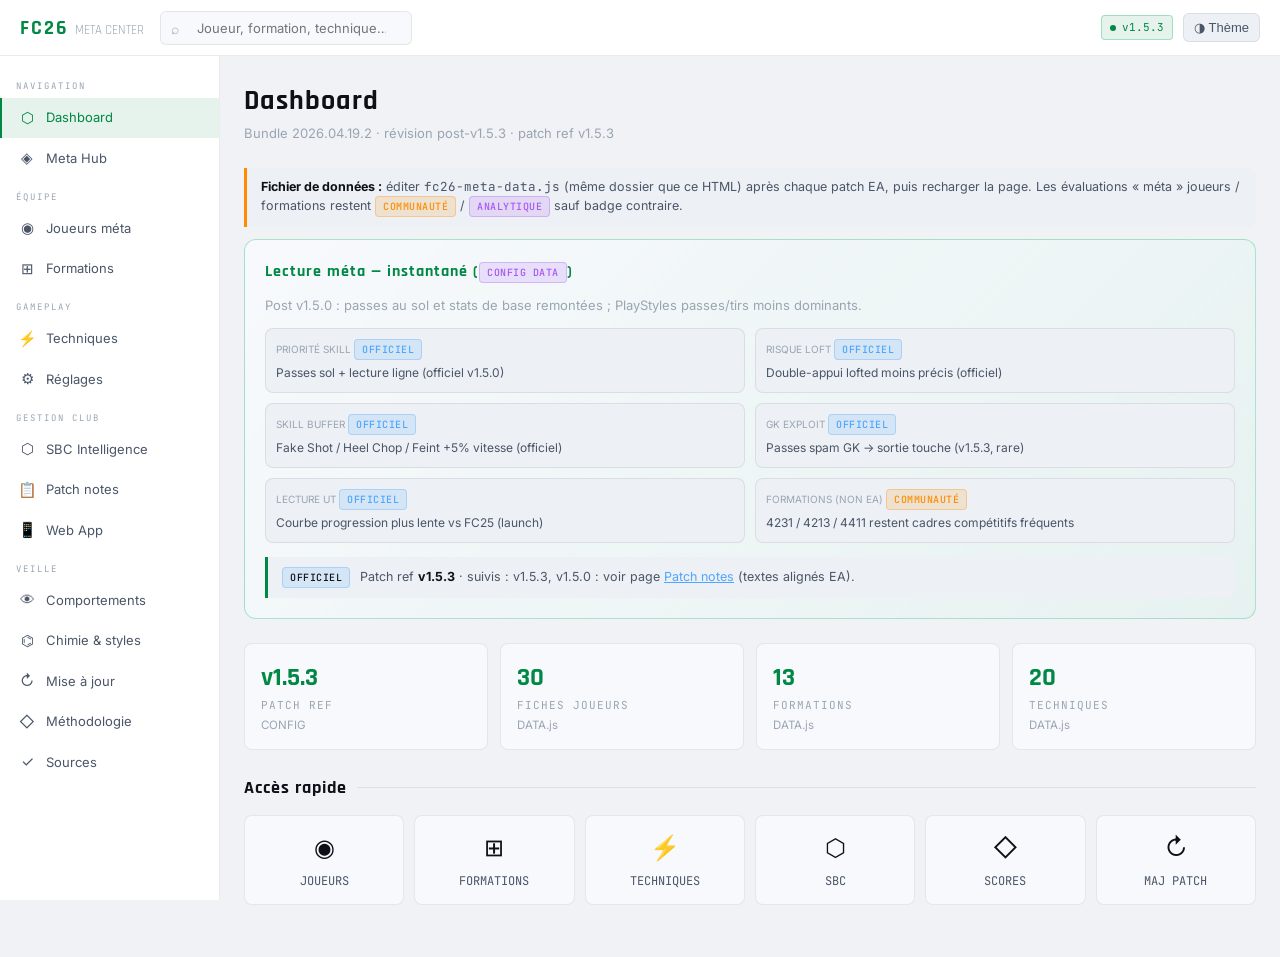
==== commit aaff2188: "perf: optimiser rendu, thème persistant et cache-busting Échappement HTML/JS sur les vues dynamiques" ====
--- a/fc26-meta-command-center.html
+++ b/fc26-meta-command-center.html
@@ -200,7 +200,7 @@
     <div class="meta-snapshot-title">Lecture méta — instantané (<span class="badge badge-analytical">config DATA</span>)</div>
     <p id="dash-headline" class="td-muted" style="font-size:13px;margin-bottom:12px"></p>
     <div class="grid-2" id="dash-pillars" style="gap:10px"></div>
-    <div class="info-box" style="margin-top:14px;margin-bottom:0"><strong class="badge badge-official" style="margin-right:6px">Officiel</strong> v1.5.0 / v1.5.3 : voir page <a href="#" onclick="showPage('patches');return false" style="color:var(--blue)">Patch notes</a> (textes alignés EA).</div>
+    <div class="info-box" style="margin-top:14px;margin-bottom:0" id="dash-official-patch-cta"></div>
   </div>
   <div class="dash-kpis" id="dash-kpis">
     <div class="dash-kpi"><div class="dash-kpi-val" id="kpi-patch">—</div><div class="dash-kpi-label">Patch ref</div><div class="td-muted" style="margin-top:4px">CONFIG</div></div>
@@ -395,16 +395,33 @@
 </main>
 
 <div id="drawer-overlay" onclick="closeDrawer()" role="presentation"></div>
-<div id="drawer" role="dialog" aria-modal="true" aria-labelledby="drawer-title">
+<div id="drawer" role="dialog" aria-modal="true" aria-labelledby="drawer-title" aria-hidden="true">
   <button type="button" id="drawer-close" onclick="closeDrawer()" aria-label="Fermer">✕</button>
   <div id="drawer-content"></div>
 </div>
 
-<script src="fc26-meta-data.js"></script>
+<script src="fc26-meta-data.js?v=2026.04.19.2"></script>
 <script>
 let CONFIG, PLAYERS, FORMATIONS, TECHNIQUES, SBC_DATA, PATCHES, BEHAVIORS, META_TABLE, META_SNAPSHOT, CHEM_OFFICIAL, CHEM_PICKS, SETTINGS;
 let playerFilters = { q:'', pos:'', league:'', tier:'', acc:'', patchSens:'' };
 let sbcSort = { col: null, dir: 1 };
+const THEME_KEY = 'fc26-theme';
+let lastFocusBeforeDrawer = null;
+
+function escapeHtml(s){
+  if(s==null) return '';
+  return String(s).replace(/&/g,'&amp;').replace(/</g,'&lt;').replace(/>/g,'&gt;').replace(/"/g,'&quot;').replace(/'/g,'&#39;');
+}
+function escapeJsString(s){
+  return String(s).replace(/\\/g,'\\\\').replace(/'/g,"\\'").replace(/\r|\n/g,' ');
+}
+function initTheme(){
+  try{
+    const saved = localStorage.getItem(THEME_KEY);
+    const prefersDark = window.matchMedia && window.matchMedia('(prefers-color-scheme: dark)').matches;
+    document.documentElement.dataset.theme = saved || (prefersDark ? 'dark' : 'light');
+  }catch(_){ document.documentElement.dataset.theme = 'dark'; }
+}
 
 function loadData(){
   const D = window.FC26_META_DATA;
@@ -460,67 +477,75 @@
   const g=document.getElementById('players-grid');
   if(!arr.length){ g.innerHTML='<p class="td-muted" style="padding:20px">Aucun résultat.</p>'; return; }
   g.innerHTML=arr.map(p=>`
-    <article class="player-card" tabindex="0" role="button" aria-label="Détail ${p.name}" onclick="openPlayerDrawer('${p.id}')" onkeydown="if(event.key==='Enter')openPlayerDrawer('${p.id}')">
-      <div class="player-card-header"><div><div class="player-card-name">${p.name}</div><div class="player-card-meta">${p.club} · ${p.league}</div></div>
-      <div style="display:flex;flex-direction:column;gap:4px;align-items:flex-end"><div class="player-card-pos">${p.bestPos}</div>${getTierBadge(p.tier)}</div></div>
+    <article class="player-card" tabindex="0" role="button" aria-label="Détail ${escapeHtml(p.name)}" onclick="openPlayerDrawer('${escapeJsString(p.id)}')" onkeydown="if(event.key==='Enter')openPlayerDrawer('${escapeJsString(p.id)}')">
+      <div class="player-card-header"><div><div class="player-card-name">${escapeHtml(p.name)}</div><div class="player-card-meta">${escapeHtml(p.club)} · ${escapeHtml(p.league)}</div></div>
+      <div style="display:flex;flex-direction:column;gap:4px;align-items:flex-end"><div class="player-card-pos">${escapeHtml(p.bestPos)}</div>${getTierBadge(p.tier)}</div></div>
       ${getBar(p.metaScore)}
-      <div class="player-card-meta">${p.metaRole||''}</div>
-      <div class="player-card-meta">Accél : ${p.acc} · Patch : <span class="badge ${(p.patchSens||'')==='élevé'?'badge-patch':'badge-stable'}">${p.patchSens||'—'}</span></div>
-      <div class="player-card-meta">Alt : ${(p.altPos||[]).join(', ')||'—'}</div>
-      <div class="player-card-playstyles">${(p.playstyles||[]).map(ps=>`<span class="ps-chip ${ps.endsWith('+')?'plus':''}">${ps}</span>`).join('')}</div>
-      <div class="player-card-meta">${p.strengths||''}</div>
+      <div class="player-card-meta">${escapeHtml(p.metaRole||'')}</div>
+      <div class="player-card-meta">Accél : ${escapeHtml(p.acc)} · Patch : <span class="badge ${(p.patchSens||'')==='élevé'?'badge-patch':'badge-stable'}">${escapeHtml(p.patchSens||'—')}</span></div>
+      <div class="player-card-meta">Alt : ${escapeHtml((p.altPos||[]).join(', ')||'—')}</div>
+      <div class="player-card-playstyles">${(p.playstyles||[]).map(ps=>`<span class="ps-chip ${String(ps).endsWith('+')?'plus':''}">${escapeHtml(ps)}</span>`).join('')}</div>
+      <div class="player-card-meta">${escapeHtml(p.strengths||'')}</div>
       <div style="display:flex;justify-content:space-between;align-items:center;flex-wrap:wrap;gap:6px">
-        <span style="font-family:var(--mono);font-size:11px;color:var(--gold)">${p.cost||'—'}</span>${srcBadgePlayer(p)}
+        <span style="font-family:var(--mono);font-size:11px;color:var(--gold)">${escapeHtml(p.cost||'—')}</span>${srcBadgePlayer(p)}
       </div>
     </article>`).join('');
 }
 
 function openPlayerDrawer(id){
   const p=PLAYERS.find(x=>x.id===id); if(!p) return;
-  const alts=(p.altPos||[]).map(a=>`<span class="badge badge-analytical">${a}</span>`).join(' ')||'<span class="td-muted">—</span>';
+  lastFocusBeforeDrawer = document.activeElement;
+  const alts=(p.altPos||[]).map(a=>`<span class="badge badge-analytical">${escapeHtml(a)}</span>`).join(' ')||'<span class="td-muted">—</span>';
   document.getElementById('drawer-content').innerHTML=`
-    <h2 id="drawer-title" style="font-family:var(--display);font-size:22px">${p.name}</h2>
-    <p class="td-muted">${p.club} · ${p.nation} · ${p.league}</p>
+    <h2 id="drawer-title" style="font-family:var(--display);font-size:22px">${escapeHtml(p.name)}</h2>
+    <p class="td-muted">${escapeHtml(p.club)} · ${escapeHtml(p.nation)} · ${escapeHtml(p.league)}</p>
     <div style="display:flex;gap:6px;margin:10px 0;flex-wrap:wrap">${getTierBadge(p.tier)}${srcBadgePlayer(p)}
-    <span class="badge ${(p.patchSens||'')==='élevé'?'badge-patch':'badge-stable'}">Patch ${p.patchSens||'n/a'}</span></div>
+    <span class="badge ${(p.patchSens||'')==='élevé'?'badge-patch':'badge-stable'}">Patch ${escapeHtml(p.patchSens||'n/a')}</span></div>
     <div class="section-block"><div class="td-muted" style="font-size:10px;text-transform:uppercase">Rôle méta</div>
-    <p style="font-size:13px;color:var(--text-secondary)">${p.metaRole||'—'}</p></div>
+    <p style="font-size:13px;color:var(--text-secondary)">${escapeHtml(p.metaRole||'—')}</p></div>
     <div class="section-block"><div class="td-muted" style="font-size:10px;text-transform:uppercase">Meilleur poste / alternatifs</div>
-    <p><span class="badge badge-role">${p.bestPos}</span> ${alts}</p></div>
+    <p><span class="badge badge-role">${escapeHtml(p.bestPos)}</span> ${alts}</p></div>
     <div class="section-block"><div class="td-muted" style="font-size:10px;text-transform:uppercase">Styles chimie (indicatif)</div>
-    <p style="font-size:13px;color:var(--text-secondary)"><strong>Sans +3 :</strong> ${p.chemNone||'—'}<br><strong>Avec +3 :</strong> ${p.chemChem||'—'}</p>
+    <p style="font-size:13px;color:var(--text-secondary)"><strong>Sans +3 :</strong> ${escapeHtml(p.chemNone||'—')}<br><strong>Avec +3 :</strong> ${escapeHtml(p.chemChem||'—')}</p>
     <p class="td-muted" style="font-size:11px">Modèle 3/6/9 et trade-offs pace : voir page Chimie (officiel EA, Launch Update).</p></div>
-    <div class="section-block"><div class="td-muted" style="font-size:10px;text-transform:uppercase">Tactique</div><p style="font-size:13px;color:var(--text-secondary)">${p.tacticalFit||'—'}</p></div>
+    <div class="section-block"><div class="td-muted" style="font-size:10px;text-transform:uppercase">Tactique</div><p style="font-size:13px;color:var(--text-secondary)">${escapeHtml(p.tacticalFit||'—')}</p></div>
     <div class="section-block"><div class="td-muted" style="font-size:10px;text-transform:uppercase">Atouts / limites</div>
-    <p style="font-size:13px;color:var(--text-secondary)"><strong>+</strong> ${p.strengths||'—'}<br><strong>−</strong> ${p.limits||'—'}</p></div>`;
+    <p style="font-size:13px;color:var(--text-secondary)"><strong>+</strong> ${escapeHtml(p.strengths||'—')}<br><strong>−</strong> ${escapeHtml(p.limits||'—')}</p></div>`;
   document.getElementById('drawer-overlay').classList.add('active');
   document.getElementById('drawer').classList.add('open');
+  document.getElementById('drawer').setAttribute('aria-hidden','false');
   document.getElementById('drawer-close').focus();
 }
 
 function closeDrawer(){
   document.getElementById('drawer-overlay').classList.remove('active');
   document.getElementById('drawer').classList.remove('open');
+  document.getElementById('drawer').setAttribute('aria-hidden','true');
+  const prev = lastFocusBeforeDrawer;
+  lastFocusBeforeDrawer = null;
+  if(prev && typeof prev.focus==='function'){
+    try{ prev.focus({preventScroll:true}); }catch(_){}
+  }
 }
 
 function renderFormations(arr){
   document.getElementById('formations-container').innerHTML=arr.map(f=>`
     <section class="formation-card"><div style="display:flex;flex-wrap:wrap;gap:12px;justify-content:space-between;align-items:flex-start">
-      <div><div class="formation-name">${f.name}</div><div class="formation-style">${f.style}</div>
-      <div style="display:flex;gap:6px;flex-wrap:wrap;margin-top:6px">${getTierBadge(f.tier)}<span class="badge badge-stable">${f.stability}</span>${getBadge('community')}</div></div>
-      <div style="min-width:200px;flex:1">${getBar(f.score)}<div class="td-muted" style="margin-top:4px">Popularité (analytique) : ${f.popularity}/100</div></div>
+      <div><div class="formation-name">${escapeHtml(f.name)}</div><div class="formation-style">${escapeHtml(f.style)}</div>
+      <div style="display:flex;gap:6px;flex-wrap:wrap;margin-top:6px">${getTierBadge(f.tier)}<span class="badge badge-stable">${escapeHtml(f.stability)}</span>${getBadge('community')}</div></div>
+      <div style="min-width:200px;flex:1">${getBar(f.score)}<div class="td-muted" style="margin-top:4px">Popularité (analytique) : ${escapeHtml(String(f.popularity))}/100</div></div>
     </div>
     <div class="grid-2" style="margin-top:12px;gap:8px">
       <div style="padding:8px;background:var(--bg-3);border-radius:6px;font-size:11px;font-family:var(--mono);color:var(--text-secondary)">
-        Agressivité <strong style="color:var(--green)">${f.aggression??'—'}</strong>/10 · Contrôle <strong style="color:var(--blue)">${f.control??'—'}</strong>/10<br>
-        Largeur <strong>${f.width??'—'}</strong> · Prof. <strong>${f.depth??'—'}</strong>
+        Agressivité <strong style="color:var(--green)">${escapeHtml(String(f.aggression??'—'))}</strong>/10 · Contrôle <strong style="color:var(--blue)">${escapeHtml(String(f.control??'—'))}</strong>/10<br>
+        Largeur <strong>${escapeHtml(String(f.width??'—'))}</strong> · Prof. <strong>${escapeHtml(String(f.depth??'—'))}</strong>
       </div>
-      <div style="padding:8px;background:var(--bg-3);border-radius:6px;font-size:11px;color:var(--text-muted)">Tags : ${(f.tags||[]).join(', ')}</div>
+      <div style="padding:8px;background:var(--bg-3);border-radius:6px;font-size:11px;color:var(--text-muted)">Tags : ${escapeHtml((f.tags||[]).join(', '))}</div>
     </div>
-    <p style="margin-top:12px;font-size:12px;color:var(--text-secondary)"><span class="td-muted">Profils idéaux</span> ${f.idealRoles||'—'}</p>
-    <p style="margin-top:8px;font-size:13px;color:var(--text-secondary)"><strong>+</strong> ${f.strengths}</p>
-    <p style="font-size:13px;color:var(--text-secondary)"><strong>−</strong> ${f.weaknesses}</p>
-    <p style="font-size:12px;color:var(--text-muted)"><strong>Contre</strong> : ${f.counters} · <strong>Contexte</strong> : ${f.context}</p>
+    <p style="margin-top:12px;font-size:12px;color:var(--text-secondary)"><span class="td-muted">Profils idéaux</span> ${escapeHtml(f.idealRoles||'—')}</p>
+    <p style="margin-top:8px;font-size:13px;color:var(--text-secondary)"><strong>+</strong> ${escapeHtml(f.strengths)}</p>
+    <p style="font-size:13px;color:var(--text-secondary)"><strong>−</strong> ${escapeHtml(f.weaknesses)}</p>
+    <p style="font-size:12px;color:var(--text-muted)"><strong>Contre</strong> : ${escapeHtml(f.counters)} · <strong>Contexte</strong> : ${escapeHtml(f.context)}</p>
     </section>`).join('');
 }
 
@@ -533,26 +558,26 @@
   document.getElementById('techniques-container').innerHTML=`<div class="grid-auto">${arr.map(t=>`
     <article class="technique-card card">
       <div style="display:flex;justify-content:space-between;gap:8px;align-items:flex-start;margin-bottom:8px">
-        <h3 style="font-family:var(--display);font-size:16px;margin:0">${t.name}</h3>${getTierBadge(t.tier)}</div>
-      <div class="input-chip" aria-label="Input">${t.input}</div>
+        <h3 style="font-family:var(--display);font-size:16px;margin:0">${escapeHtml(t.name)}</h3>${getTierBadge(t.tier)}</div>
+      <div class="input-chip" aria-label="Input">${escapeHtml(t.input)}</div>
       <div style="display:flex;gap:6px;flex-wrap:wrap;margin:10px 0">
-        <span class="badge ${catTechBadge(t.category)}">${t.category.toUpperCase()}</span>
+        <span class="badge ${catTechBadge(t.category)}">${escapeHtml(String(t.category||'').toUpperCase())}</span>
         ${getBadge(t.source==='official'?'official':'community')}
-        <span class="badge badge-analytical">${t.diff||''}</span>
+        <span class="badge badge-analytical">${escapeHtml(t.diff||'')}</span>
       </div>
       ${getBar(t.eff)}
       <p style="margin-top:10px;font-size:12px;color:var(--text-secondary)">
-        <span class="td-muted">Quand</span> ${t.when||'—'} · <span class="td-muted">Pourquoi</span> ${t.why||'—'}<br>
-        <span class="td-muted">Contre</span> ${t.against||'—'} · <span class="td-muted">Zone</span> ${t.zone||'—'}<br>
-        <span class="td-muted">Timing</span> ${t.timing}<br><span class="td-muted">Contexte</span> ${t.context}<br>
-        <span class="td-muted">Erreur</span> <span style="color:var(--red)">${t.error}</span><br>
-        <span class="td-muted">Chaîne</span> ${t.chain}<br><span class="td-muted">Patch</span> ${t.patch||'—'}<br>
-        <span class="td-muted">Profil</span> ${t.profile||'—'}
+        <span class="td-muted">Quand</span> ${escapeHtml(t.when||'—')} · <span class="td-muted">Pourquoi</span> ${escapeHtml(t.why||'—')}<br>
+        <span class="td-muted">Contre</span> ${escapeHtml(t.against||'—')} · <span class="td-muted">Zone</span> ${escapeHtml(t.zone||'—')}<br>
+        <span class="td-muted">Timing</span> ${escapeHtml(t.timing)}<br><span class="td-muted">Contexte</span> ${escapeHtml(t.context)}<br>
+        <span class="td-muted">Erreur</span> <span style="color:var(--red)">${escapeHtml(t.error)}</span><br>
+        <span class="td-muted">Chaîne</span> ${escapeHtml(t.chain)}<br><span class="td-muted">Patch</span> ${escapeHtml(t.patch||'—')}<br>
+        <span class="td-muted">Profil</span> ${escapeHtml(t.profile||'—')}
       </p>
-      ${t.simple?`<p style="font-size:11px;color:var(--text-muted)"><strong>Variante simple :</strong> ${t.simple}</p>`:''}
-      ${t.advanced?`<p style="font-size:11px;color:var(--text-muted)"><strong>Variante avancée :</strong> ${t.advanced}</p>`:''}
-      ${t.counterRead?`<p style="font-size:11px;color:var(--orange)"><strong>Contre-lecture :</strong> ${t.counterRead}</p>`:''}
-      <p style="font-size:11px;margin-top:6px"><span class="td-muted">Risque</span> ${t.risk} · <span class="td-muted">Reward</span> ${t.reward}</p>
+      ${t.simple?`<p style="font-size:11px;color:var(--text-muted)"><strong>Variante simple :</strong> ${escapeHtml(t.simple)}</p>`:''}
+      ${t.advanced?`<p style="font-size:11px;color:var(--text-muted)"><strong>Variante avancée :</strong> ${escapeHtml(t.advanced)}</p>`:''}
+      ${t.counterRead?`<p style="font-size:11px;color:var(--orange)"><strong>Contre-lecture :</strong> ${escapeHtml(t.counterRead)}</p>`:''}
+      <p style="font-size:11px;margin-top:6px"><span class="td-muted">Risque</span> ${escapeHtml(t.risk)} · <span class="td-muted">Reward</span> ${escapeHtml(t.reward)}</p>
     </article>`).join('')}</div>`;
 }
 
@@ -565,7 +590,7 @@
 function renderSBC(arr){
   const rows=arr.map(s=>{
     const sc=computeSbcScore(s);
-    return `<tr data-cost="${s.cost}" data-reward="${s.reward}" data-score="${sc}"><td class="td-name">${s.name}</td><td>${s.cat}</td><td class="td-val">${(s.cost/1000).toFixed(0)}K</td><td class="td-val">${(s.reward/1000).toFixed(0)}K</td><td class="td-val">${sc.toFixed(2)}</td><td>${s.reco}</td></tr>`;
+    return `<tr data-cost="${s.cost}" data-reward="${s.reward}" data-score="${sc}"><td class="td-name">${escapeHtml(s.name)}</td><td>${escapeHtml(s.cat)}</td><td class="td-val">${(s.cost/1000).toFixed(0)}K</td><td class="td-val">${(s.reward/1000).toFixed(0)}K</td><td class="td-val">${sc.toFixed(2)}</td><td>${escapeHtml(s.reco)}</td></tr>`;
   }).join('');
   document.getElementById('sbc-container').innerHTML=`<div class="table-wrap"><table id="sbc-table"><thead><tr>
     <th scope="col" data-col="0">SBC</th><th scope="col" data-col="1">Cat</th>
@@ -599,19 +624,21 @@
 function renderMetaTable(){
   const el=document.getElementById('meta-table-wrap'); if(!el||!META_TABLE.length) return;
   el.innerHTML=`<table><thead><tr><th>Élément</th><th>Force</th><th>Stabilité</th><th>Risque nerf</th><th>Source</th></tr></thead><tbody>
-    ${META_TABLE.map(r=>`<tr><td class="td-name">${r.el}</td><td>${getTierBadge(r.force)}</td><td>${r.stab}</td><td>${r.nerf}</td><td>${getBadge(r.src==='official'?'official':'community')}</td></tr>`).join('')}
+    ${META_TABLE.map(r=>`<tr><td class="td-name">${escapeHtml(r.el)}</td><td>${getTierBadge(r.force)}</td><td>${escapeHtml(r.stab)}</td><td>${escapeHtml(r.nerf)}</td><td>${getBadge(r.src==='official'?'official':'community')}</td></tr>`).join('')}
   </tbody></table>`;
 }
 
 function renderChemistryPage(){
   const oc=document.getElementById('chem-official-card');
+  const rawUrl = String(CHEM_OFFICIAL.sourceUrl||'');
+  const safeHref = /^https?:\/\//i.test(rawUrl) ? rawUrl.replace(/"/g,'%22') : '#';
   if(oc) oc.innerHTML=`<div class="card-header"><div class="card-title">EA — Chimie / styles (Launch)</div>${getBadge('official')}</div>
-    <p style="font-size:13px;color:var(--text-secondary);margin-bottom:10px">${CHEM_OFFICIAL.headline}</p>
-    <ul style="font-size:13px;color:var(--text-secondary);padding-left:18px">${(CHEM_OFFICIAL.bullets||[]).map(b=>`<li>${b}</li>`).join('')}</ul>
-    <p style="margin-top:10px"><a href="${CHEM_OFFICIAL.sourceUrl}" target="_blank" rel="noopener" style="color:var(--blue)">Source : Launch Update EA</a></p>`;
+    <p style="font-size:13px;color:var(--text-secondary);margin-bottom:10px">${escapeHtml(CHEM_OFFICIAL.headline||'')}</p>
+    <ul style="font-size:13px;color:var(--text-secondary);padding-left:18px">${(CHEM_OFFICIAL.bullets||[]).map(b=>`<li>${escapeHtml(b)}</li>`).join('')}</ul>
+    <p style="margin-top:10px"><a href="${safeHref}" target="_blank" rel="noopener noreferrer" style="color:var(--blue)">Source : Launch Update EA</a></p>`;
   const pw=document.getElementById('chem-picks-wrap');
   if(pw) pw.innerHTML=`<table><thead><tr><th>Rôle</th><th>Sans +3 (indicatif)</th><th>Avec +3</th><th>Confiance</th></tr></thead><tbody>
-    ${(CHEM_PICKS||[]).map(r=>`<tr><td class="td-name">${r.role}</td><td>${r.noChem}</td><td>${r.withChem}</td><td>${getBadge(r.conf==='community'?'community':'analytical')}</td></tr>`).join('')}
+    ${(CHEM_PICKS||[]).map(r=>`<tr><td class="td-name">${escapeHtml(r.role)}</td><td>${escapeHtml(r.noChem)}</td><td>${escapeHtml(r.withChem)}</td><td>${getBadge(r.conf==='community'?'community':'analytical')}</td></tr>`).join('')}
   </tbody></table>`;
 }
 
@@ -622,11 +649,20 @@
   if(live) live.textContent=CONFIG.lastOfficialPatchId;
   const h=document.getElementById('dash-headline');
   if(h) h.textContent=META_SNAPSHOT.headline||'';
+  const cta=document.getElementById('dash-official-patch-cta');
+  if(cta){
+    const ref = CONFIG.lastOfficialPatchId || '—';
+    const recent = (PATCHES||[]).filter(p=>!String(p.version||'').includes('TEMPLATE')&&(p.sourceType==='official'||!p.sourceType)).slice(0,4).map(p=>p.version).filter(Boolean);
+    const extra = recent.length ? ` · suivis : ${recent.join(', ')}` : '';
+    cta.innerHTML = `<strong class="badge badge-official" style="margin-right:6px">Officiel</strong> Patch ref <strong>${escapeHtml(ref)}</strong>${escapeHtml(extra)} : voir page <a href="#" id="dash-patch-link" style="color:var(--blue)">Patch notes</a> (textes alignés EA).`;
+    const link=document.getElementById('dash-patch-link');
+    if(link) link.addEventListener('click',e=>{ e.preventDefault(); showPage('patches'); });
+  }
   const pl=document.getElementById('dash-pillars');
   if(pl) pl.innerHTML=(META_SNAPSHOT.pillars||[]).map(p=>`
     <div style="padding:10px;background:var(--bg-3);border-radius:8px;border:1px solid var(--border)">
-      <div class="td-muted" style="font-size:10px;text-transform:uppercase;margin-bottom:4px">${p.k} ${getBadge(p.src||'community')}</div>
-      <div style="font-size:12px;color:var(--text-secondary)">${p.v}</div>
+      <div class="td-muted" style="font-size:10px;text-transform:uppercase;margin-bottom:4px">${escapeHtml(p.k)} ${getBadge(p.src||'community')}</div>
+      <div style="font-size:12px;color:var(--text-secondary)">${escapeHtml(p.v)}</div>
     </div>`).join('');
   const kp=document.getElementById('kpi-patch'); if(kp) kp.textContent=CONFIG.lastOfficialPatchId;
   const kpp=document.getElementById('kpi-players'); if(kpp) kpp.textContent=String(PLAYERS.length);
@@ -645,36 +681,42 @@
 
 function renderPatches(){
   const list=PATCHES.filter(p=>!String(p.version||'').includes('TEMPLATE'));
-  document.getElementById('patches-container').innerHTML=list.map(p=>`
+  document.getElementById('patches-container').innerHTML=list.map(p=>{
+    const rawU = String(p.sourceUrl||'');
+    const hrefPatch = /^https?:\/\//i.test(rawU) ? rawU.replace(/"/g,'%22') : '#';
+    const ch = Array.isArray(p.changes) ? p.changes : [];
+    return `
     <article class="patch-card">
       <header style="display:flex;justify-content:space-between;gap:8px;flex-wrap:wrap;margin-bottom:8px">
-        <div><div class="patch-version">${p.version}</div><div class="patch-date">${p.date} · ${p.channel}</div></div>
+        <div><div class="patch-version">${escapeHtml(p.version)}</div><div class="patch-date">${escapeHtml(p.date)} · ${escapeHtml(p.channel)}</div></div>
         <div style="display:flex;gap:6px;align-items:center">${getBadge(p.sourceType)}
-        <a class="badge badge-official" href="${p.sourceUrl}" target="_blank" rel="noopener">Source EA</a></div>
+        <a class="badge badge-official" href="${hrefPatch}" target="_blank" rel="noopener noreferrer">Source EA</a></div>
       </header>
-      <p class="info-box" style="margin-bottom:10px"><strong>Résumé :</strong> ${p.summary}</p>
-      <ul class="patch-changes">${p.changes.map(c=>`<li><span class="impact-dot ${c.type}" aria-hidden="true"></span>${c.text}</li>`).join('')}</ul>
+      <p class="info-box" style="margin-bottom:10px"><strong>Résumé :</strong> ${escapeHtml(p.summary)}</p>
+      <ul class="patch-changes">${ch.map(c=>{ const dot=['buff','nerf','neutral'].includes(c.type)?c.type:'neutral'; return `<li><span class="impact-dot ${dot}" aria-hidden="true"></span>${escapeHtml(c.text)}</li>`; }).join('')}</ul>
       <div class="grid-2" style="margin-top:12px;gap:8px">
-        <div style="padding:8px;background:var(--bg-3);border-radius:6px;font-size:12px"><div class="td-muted" style="font-size:10px;text-transform:uppercase;margin-bottom:4px">Impact méta (lecture)</div>${p.metaImpact}</div>
-        <div style="padding:8px;background:var(--bg-3);border-radius:6px;font-size:12px"><div class="td-muted" style="font-size:10px;text-transform:uppercase;margin-bottom:4px">Bascule</div>${p.bascule}</div>
+        <div style="padding:8px;background:var(--bg-3);border-radius:6px;font-size:12px"><div class="td-muted" style="font-size:10px;text-transform:uppercase;margin-bottom:4px">Impact méta (lecture)</div>${escapeHtml(p.metaImpact)}</div>
+        <div style="padding:8px;background:var(--bg-3);border-radius:6px;font-size:12px"><div class="td-muted" style="font-size:10px;text-transform:uppercase;margin-bottom:4px">Bascule</div>${escapeHtml(p.bascule)}</div>
       </div>
-    </article>`).join('');
+    </article>`;
+  }).join('');
 }
 
 function renderBehaviors(){
   document.getElementById('behaviors-container').innerHTML=`<div class="table-wrap"><table><thead><tr>
     <th>Comportement</th><th>Zone</th><th>Fréquence</th><th>Statut</th><th>Risque</th><th>Source</th><th>Note</th>
   </tr></thead><tbody>${BEHAVIORS.map(b=>`<tr>
-    <td class="td-name">${b.name}</td><td class="td-muted">${b.zone}</td><td>${b.freq}</td><td>${b.status}</td><td>${b.risk}</td><td>${getBadge(b.source==='official'?'official':'community')}</td><td class="td-muted" style="max-width:220px">${b.note}</td>
+    <td class="td-name">${escapeHtml(b.name)}</td><td class="td-muted">${escapeHtml(b.zone)}</td><td>${escapeHtml(b.freq)}</td><td>${escapeHtml(b.status)}</td><td>${escapeHtml(b.risk)}</td><td>${getBadge(b.source==='official'?'official':'community')}</td><td class="td-muted" style="max-width:220px">${escapeHtml(b.note)}</td>
   </tr>`).join('')}</tbody></table></div>`;
 }
 
 function renderSettings(profile){
   const s=SETTINGS[profile]; const c=document.getElementById('settings-container');
-  c.innerHTML=`<div class="info-box"><strong>${s.label}</strong> — ${s.desc} ${getBadge('analytical')}</div>
-    ${s.groups.map(g=>`<section class="section-block"><h3 class="section-title" style="font-size:15px">${g.title}</h3>
+  if(!s){ c.innerHTML='<p class="td-muted">Profil de réglages indisponible.</p>'; return; }
+  c.innerHTML=`<div class="info-box"><strong>${escapeHtml(s.label)}</strong> — ${escapeHtml(s.desc)} ${getBadge('analytical')}</div>
+    ${(s.groups||[]).map(g=>`<section class="section-block"><h3 class="section-title" style="font-size:15px">${escapeHtml(g.title)}</h3>
       <div class="table-wrap"><table><thead><tr><th>Paramètre</th><th>Valeur</th><th>Note</th></tr></thead><tbody>
-      ${g.items.map(i=>`<tr><td class="td-name">${i.label}</td><td class="td-val" style="font-size:12px">${i.val}</td><td class="td-muted">${i.note}</td></tr>`).join('')}
+      ${(g.items||[]).map(i=>`<tr><td class="td-name">${escapeHtml(i.label)}</td><td class="td-val" style="font-size:12px">${escapeHtml(i.val)}</td><td class="td-muted">${escapeHtml(i.note)}</td></tr>`).join('')}
       </tbody></table></div></section>`).join('')}`;
 }
 
@@ -700,7 +742,11 @@
 }
 function navKey(e,id){ if(e.key==='Enter'||e.key===' '){ e.preventDefault(); showPage(id);} }
 function toggleSidebar(){ document.getElementById('sidebar').classList.toggle('open'); }
-function toggleTheme(){ const h=document.documentElement; h.dataset.theme=h.dataset.theme==='dark'?'light':'dark'; }
+function toggleTheme(){
+  const h=document.documentElement;
+  h.dataset.theme=h.dataset.theme==='dark'?'light':'dark';
+  try{ localStorage.setItem(THEME_KEY, h.dataset.theme); }catch(_){}
+}
 
 function setPlayerFilter(k,v){ playerFilters[k]=v; applyPlayerFilters(); }
 function applyPlayerFilters(){ renderPlayers(PLAYERS.filter(playerMatchesFilters)); }
@@ -749,11 +795,11 @@
   }
   if(fHits.length){ showPage('formations'); document.querySelectorAll('#page-formations .filter-btn').forEach((b,i)=>b.classList.toggle('active',i===0)); renderFormations(fHits); return; }
   if(techHits.length){ showPage('techniques'); document.querySelectorAll('#page-techniques .filter-btn').forEach((b,i)=>b.classList.toggle('active',i===0)); renderTechniques(techHits); return; }
-  alert('Aucun résultat (joueurs/formations/techniques) pour : '+q);
+  alert('Aucun résultat (joueurs/formations/techniques) pour : ' + String(q).slice(0, 160));
 }
 
 function populateCompareSelects(){
-  const opts='<option value="">—</option>'+PLAYERS.map(p=>`<option value="${p.id}">${p.name}</option>`).join('');
+  const opts='<option value="">—</option>'+PLAYERS.map(p=>`<option value="${escapeJsString(p.id)}">${escapeHtml(p.name)}</option>`).join('');
   const a=document.getElementById('cmp-a'); const b=document.getElementById('cmp-b');
   if(a&&b){ a.innerHTML=opts; b.innerHTML=opts; }
 }
@@ -763,16 +809,27 @@
   const out=document.getElementById('compare-out');
   if(!pa||!pb||ida===idb){ out.innerHTML='<p class="td-muted">Choisissez deux joueurs distincts.</p>'; return; }
   const keys=[['Meta score','metaScore'],['Tier','tier'],['Accélération','acc'],['Patch sens.','patchSens'],['Rôle','metaRole'],['Meilleur poste','bestPos'],['Alternatifs','altPos'],['Chimie sans +3','chemNone'],['Chimie +3','chemChem']];
-  out.innerHTML=`<table><thead><tr><th>Champ</th><th>${pa.name}</th><th>${pb.name}</th></tr></thead><tbody>
-    ${keys.map(([l,k])=>`<tr><td class="td-name">${l}</td><td>${Array.isArray(pa[k])?pa[k].join(', '):pa[k]}</td><td>${Array.isArray(pb[k])?pb[k].join(', '):pb[k]}</td></tr>`).join('')}
+  const cell=v=>escapeHtml(Array.isArray(v)?v.join(', '):String(v??'—'));
+  out.innerHTML=`<table><thead><tr><th>Champ</th><th>${escapeHtml(pa.name)}</th><th>${escapeHtml(pb.name)}</th></tr></thead><tbody>
+    ${keys.map(([l,k])=>`<tr><td class="td-name">${escapeHtml(l)}</td><td>${cell(pa[k])}</td><td>${cell(pb[k])}</td></tr>`).join('')}
   </tbody></table>`;
 }
 
 document.addEventListener('keydown',e=>{
-  if(e.key==='Escape') closeDrawer();
+  const drawer=document.getElementById('drawer');
+  const open=drawer&&drawer.classList.contains('open');
+  if(e.key==='Escape'&&open){ e.preventDefault(); closeDrawer(); return; }
+  if(!open||e.key!=='Tab') return;
+  const focusables=drawer.querySelectorAll('a[href], button:not([disabled]), textarea, input, select, [tabindex]:not([tabindex="-1"])');
+  const list=[...focusables].filter(el=>el.getClientRects().length>0);
+  if(list.length===0) return;
+  const first=list[0], last=list[list.length-1];
+  if(e.shiftKey&&document.activeElement===first){ e.preventDefault(); last.focus(); }
+  else if(!e.shiftKey&&document.activeElement===last){ e.preventDefault(); first.focus(); }
 });
 
 document.addEventListener('DOMContentLoaded',()=>{
+  initTheme();
   if(!loadData()) return;
   initDashboard();
   renderMetaTable();
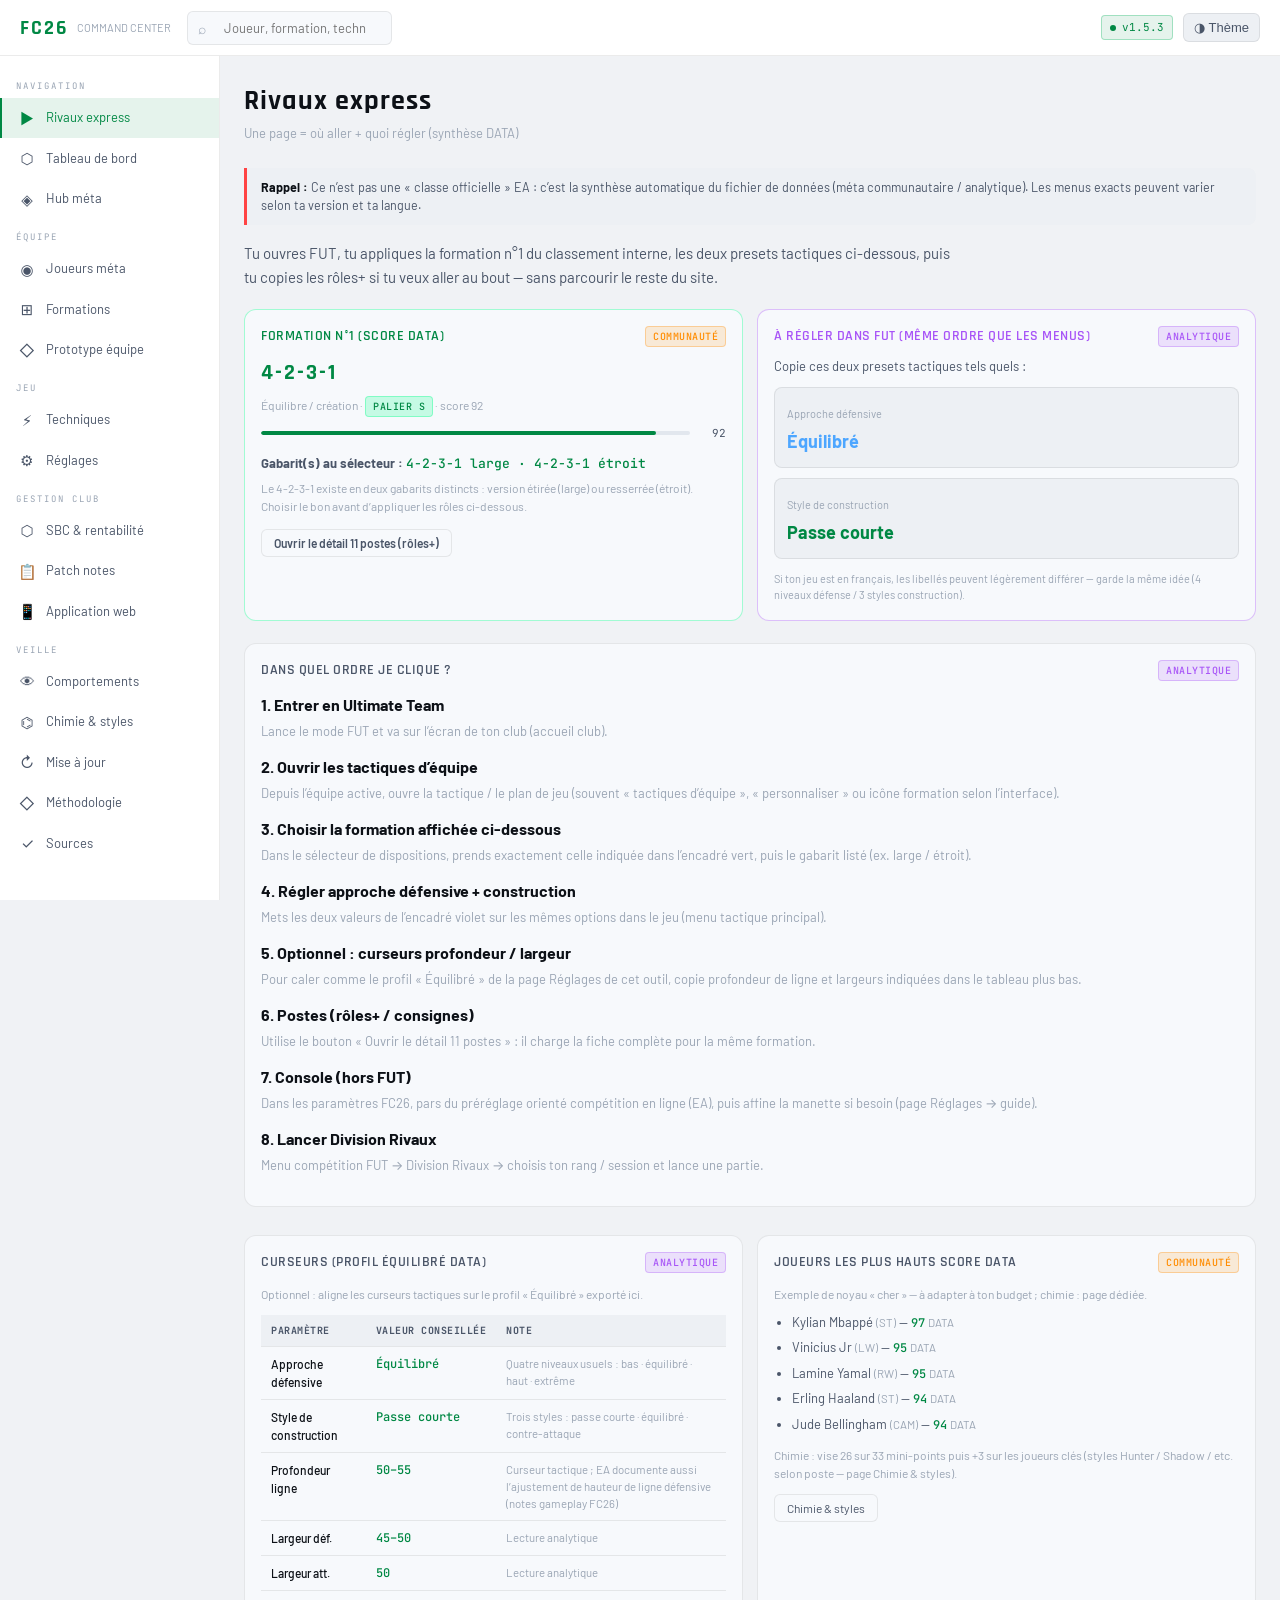
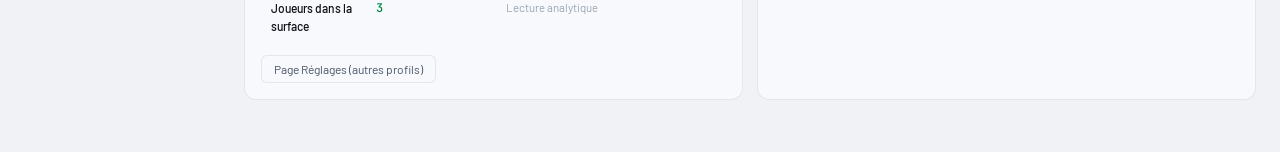
==== commit eb9aff5f: "feat: meta FC26 — formations en français, vérifs et catalogue cartes Libellés rolePlus/objectifRole " ====
--- a/fc26-meta-command-center.html
+++ b/fc26-meta-command-center.html
@@ -3,9 +3,9 @@
 <head>
 <meta charset="UTF-8">
 <meta name="viewport" content="width=device-width, initial-scale=1.0">
-<title>FC 26 · Meta Command Center</title>
+<title>FC 26 · Meta Command Center Pro</title>
 <link rel="preconnect" href="https://fonts.googleapis.com">
-<link href="https://fonts.googleapis.com/css2?family=Rajdhani:wght@400;500;600;700&family=Inter:wght@300;400;500;600&family=JetBrains+Mono:wght@400;500&display=swap" rel="stylesheet">
+<link href="https://fonts.googleapis.com/css2?family=Rajdhani:wght@400;500;600;700&family=Barlow:ital,wght@0,300;0,400;0,500;0,600;1,400&family=Inter:wght@300;400;500;600&family=JetBrains+Mono:wght@400;500&display=swap" rel="stylesheet">
 <style>
 :root {
   --bg-0:#080b0f;--bg-1:#0d1117;--bg-2:#141a23;--bg-3:#1c2534;--bg-4:#243040;
@@ -14,7 +14,7 @@
   --gold:#ffd700;--red:#ff4444;--orange:#ff8c00;--blue:#4da6ff;--purple:#a855f7;
   --text-primary:#e8edf3;--text-secondary:#7a8a9e;--text-muted:#485566;
   --sidebar-w:220px;--topbar-h:56px;--radius:8px;--radius-lg:12px;
-  --mono:'JetBrains Mono',monospace;--display:'Rajdhani',sans-serif;--body:'Inter',sans-serif;
+  --mono:'JetBrains Mono',monospace;--display:'Rajdhani',sans-serif;--body:'Barlow','Inter',system-ui,sans-serif;
   --transition:.18s cubic-bezier(.4,0,.2,1);
 }
 [data-theme="light"]{
@@ -30,6 +30,7 @@
 #skip:focus{position:fixed;left:12px;top:12px;z-index:2000;width:auto;height:auto;padding:8px 12px;background:var(--bg-1);border:1px solid var(--green);border-radius:6px}
 #topbar{position:fixed;top:0;left:0;right:0;height:var(--topbar-h);background:var(--bg-1);border-bottom:1px solid var(--border);display:flex;align-items:center;gap:16px;padding:0 20px;z-index:1000;backdrop-filter:blur(12px)}
 .logo{font-family:var(--display);font-size:20px;font-weight:700;letter-spacing:2px;color:var(--green);white-space:nowrap;flex-shrink:0}
+.logo em{font-style:normal;color:var(--text-muted);font-weight:400;font-size:11px;font-family:var(--body);letter-spacing:0;margin-left:8px;vertical-align:middle}
 .logo span{color:var(--text-muted);font-weight:400;font-size:13px;letter-spacing:0;margin-left:6px}
 #global-search{flex:1;max-width:420px;background:var(--bg-2);border:1px solid var(--border);border-radius:6px;padding:0 12px 0 36px;height:34px;color:var(--text-primary);font-size:13px;font-family:var(--body);transition:border-color var(--transition)}
 #global-search:focus{outline:2px solid var(--green-dim);outline-offset:1px;border-color:var(--green-dim)}
@@ -111,7 +112,62 @@
 .ps-chip{font-size:10px;font-family:var(--mono);padding:2px 6px;border-radius:3px;background:var(--bg-4);color:var(--text-secondary);border:1px solid var(--border)}
 .ps-chip.plus{background:rgba(0,255,136,.1);color:var(--green);border-color:var(--border-accent)}
 .formation-card{background:var(--bg-2);border:1px solid var(--border);border-radius:var(--radius-lg);padding:16px;margin-bottom:16px;transition:all var(--transition)}
+.formation-card--clickable{cursor:pointer}
+.formation-card--clickable:hover{border-color:var(--border-accent);box-shadow:0 0 0 1px var(--border-accent)}
+.formation-card--clickable:focus-visible{outline:2px solid var(--green-dim);outline-offset:2px}
 .formation-card:hover{border-color:var(--border-accent)}
+.formation-hint{font-size:10px;color:var(--text-muted);margin-top:12px;font-family:var(--mono);letter-spacing:.06em;text-transform:uppercase}
+.formations-pro-grid{display:grid;grid-template-columns:1fr minmax(240px,300px);gap:20px;align-items:start}
+@media(max-width:1024px){.formations-pro-grid{grid-template-columns:1fr}}
+.formations-pro-aside{position:sticky;top:calc(var(--topbar-h) + 16px)}
+.formations-pro-aside .card-title{font-size:11px}
+.formation-row-card{
+  display:flex;align-items:center;gap:16px;padding:16px 18px;border-radius:var(--radius-lg);cursor:pointer;transition:all var(--transition);
+  border:1px solid var(--border);background:var(--bg-2);margin-bottom:10px;
+}
+.formation-row-card:hover,.formation-row-card:focus-visible{border-color:var(--border-accent);background:var(--bg-3);box-shadow:0 0 0 1px rgba(0,255,136,.12)}
+.formation-row-card:focus-visible{outline:2px solid var(--green-dim);outline-offset:2px}
+.formation-row-card.is-active{border-color:var(--green-dim);background:var(--green-muted)}
+.formation-row-main{flex:1;min-width:0}
+.formation-row-name{font-family:var(--display);font-size:22px;font-weight:700;letter-spacing:2px;color:var(--green);line-height:1.1}
+.formation-row-meta{font-size:12px;color:var(--text-muted);margin-top:4px}
+.formation-row-score{font-family:var(--mono);font-size:22px;font-weight:600;color:var(--gold);min-width:44px;text-align:right}
+.fd-pro{border:1px solid var(--border);border-radius:var(--radius-lg);overflow:hidden;margin-top:4px;background:var(--bg-2)}
+.fd-pro-header{
+  background:linear-gradient(135deg,var(--bg-3) 0%,rgba(0,255,136,.07) 100%);
+  padding:20px 22px;border-bottom:1px solid var(--border);
+}
+.fd-pro-title{font-family:var(--display);font-size:28px;font-weight:700;letter-spacing:2px;color:var(--green);line-height:1.1}
+.fd-pro-sub{font-size:12px;color:var(--text-muted);margin-top:6px}
+.fd-pro-stats{display:grid;grid-template-columns:repeat(4,1fr);gap:10px;margin-top:16px}
+@media(max-width:480px){.fd-pro-stats{grid-template-columns:repeat(2,1fr)}}
+.fd-pro-stat{background:var(--bg-2);border:1px solid var(--border);border-radius:8px;padding:10px 12px;text-align:center}
+.fd-pro-stat .v{font-family:var(--display);font-size:17px;font-weight:700;color:var(--green)}
+.fd-pro-stat .l{font-size:9px;text-transform:uppercase;letter-spacing:.9px;color:var(--text-muted);font-family:var(--mono);margin-top:4px}
+.fd-pro-body{display:grid;grid-template-columns:240px 1fr;gap:0;min-height:0}
+@media(max-width:540px){.fd-pro-body{grid-template-columns:1fr}}
+.fd-pro-pitch{padding:18px;background:var(--bg-3);border-right:1px solid var(--border);display:flex;flex-direction:column;align-items:center;gap:10px}
+@media(max-width:540px){.fd-pro-pitch{border-right:none;border-bottom:1px solid var(--border)}}
+.fd-pro-detail{padding:18px 20px 22px;overflow-y:auto;max-height:min(62vh,520px)}
+.mini-pitch{width:100%;max-width:220px;border-radius:10px;border:1px solid var(--border);display:block}
+.mini-pitch-dot{filter:drop-shadow(0 1px 2px rgba(0,0,0,.5))}
+.inst-chip{font-size:10px;font-family:var(--mono);padding:3px 7px;border-radius:4px;background:var(--bg-4);color:var(--text-secondary);border:1px solid var(--border);margin:2px 4px 2px 0;display:inline-block}
+.inst-chip.accent{background:rgba(0,255,136,.1);color:var(--green);border-color:var(--border-accent)}
+.philo-grid{display:grid;grid-template-columns:1fr 1fr;gap:10px;margin-top:14px}
+@media(max-width:480px){.philo-grid{grid-template-columns:1fr}}
+.philo-card{background:var(--bg-3);border-radius:8px;padding:12px 14px;border-left:3px solid var(--green)}
+.philo-card.neg{border-left-color:var(--red)}
+.philo-card h4{font-size:10px;text-transform:uppercase;letter-spacing:1px;font-family:var(--mono);color:var(--text-muted);margin-bottom:8px}
+.philo-card ul{margin:0;padding-left:16px;font-size:12px;color:var(--text-secondary);line-height:1.55}
+.fd-pro-steps{list-style:none;padding:0;margin:12px 0 0;display:flex;flex-direction:column;gap:6px}
+.fd-pro-steps li{font-size:12px;color:var(--text-secondary);padding:8px 0;border-bottom:1px solid var(--border);display:flex;gap:10px;align-items:flex-start}
+.fd-pro-steps li:last-child{border-bottom:none}
+.fd-step-num{font-family:var(--mono);font-size:10px;color:var(--green);background:var(--green-muted);border-radius:3px;padding:2px 6px;flex-shrink:0}
+.slot-table .inst-wrap{margin-top:6px;line-height:1.5}
+.slot-table{font-size:12px}
+.slot-table th,.slot-table td{padding:8px 10px;border-bottom:1px solid var(--border);vertical-align:top}
+.slot-table th{background:var(--bg-3);font-size:10px;text-transform:uppercase;letter-spacing:.5px}
+.slot-table tr:last-child td{border-bottom:none}
 .formation-name{font-family:var(--display);font-size:24px;font-weight:700;letter-spacing:2px;color:var(--green);margin-bottom:4px}
 .formation-style{font-size:12px;color:var(--text-muted);margin-bottom:10px}
 .technique-card{background:var(--bg-2);border:1px solid var(--border);border-radius:var(--radius-lg);padding:16px;transition:all var(--transition)}
@@ -138,11 +194,11 @@
 .quick-link-label{font-size:12px;color:var(--text-secondary);font-family:var(--mono)}
 #drawer-overlay{display:none;position:fixed;inset:0;background:rgba(0,0,0,.6);z-index:1100;backdrop-filter:blur(2px)}
 #drawer-overlay.active{display:block}
-#drawer{position:fixed;top:0;right:-480px;bottom:0;width:480px;max-width:100%;background:var(--bg-1);border-left:1px solid var(--border);z-index:1200;overflow-y:auto;padding:24px;transition:right .3s cubic-bezier(.4,0,.2,1)}
+#drawer{position:fixed;top:0;right:-580px;bottom:0;width:min(580px,100vw);max-width:100%;background:var(--bg-1);border-left:1px solid var(--border);z-index:1200;overflow-y:auto;padding:0;transition:right .3s cubic-bezier(.4,0,.2,1)}
 #drawer.open{right:0}
-#drawer-close{position:absolute;top:16px;right:16px;background:var(--bg-3);border:1px solid var(--border);border-radius:6px;width:32px;height:32px;display:flex;align-items:center;justify-content:center;cursor:pointer;font-size:16px;color:var(--text-secondary)}
+#drawer-close{position:absolute;top:18px;right:18px;background:var(--bg-3);border:1px solid var(--border);border-radius:6px;width:34px;height:34px;display:flex;align-items:center;justify-content:center;cursor:pointer;font-size:16px;color:var(--text-secondary);z-index:2}
 #drawer-close:hover,#drawer-close:focus-visible{color:var(--red);border-color:var(--red)}
-#drawer-content{margin-top:16px}
+#drawer-content{padding:56px 24px 32px;margin-top:0}
 .kbd{font-family:var(--mono);font-size:10px;border:1px solid var(--border);padding:1px 5px;border-radius:3px;background:var(--bg-3)}
 @media (max-width:900px){
   #sidebar{transform:translateX(-100%)}#sidebar.open{transform:translateX(0)}
@@ -150,13 +206,91 @@
 }
 @media (max-width:540px){#main{padding:16px}.dash-kpis{grid-template-columns:1fr 1fr}.grid-2{grid-template-columns:1fr}.logo span{display:none}}
 ::-webkit-scrollbar{width:5px;height:5px}::-webkit-scrollbar-thumb{background:var(--bg-4);border-radius:3px}
+.squad-layout{display:grid;grid-template-columns:minmax(280px,1fr) minmax(300px,380px);gap:20px;align-items:start}
+@media (max-width:900px){.squad-layout{grid-template-columns:1fr}}
+.squad-toolbar{display:flex;flex-wrap:wrap;gap:10px;align-items:center;margin-bottom:12px}
+.squad-pitch-col{min-width:0}
+.squad-pitch-wrap{
+  perspective:900px;margin:0 auto 16px;max-width:520px;
+}
+.squad-pitch{
+  position:relative;width:100%;aspect-ratio:58/88;border-radius:14px;overflow:hidden;
+  transform:rotateX(12deg);transform-style:preserve-3d;box-shadow:0 24px 48px rgba(0,0,0,.45),inset 0 0 0 1px rgba(255,255,255,.06);
+  border:1px solid var(--border);
+}
+.squad-pitch-grass{
+  position:absolute;inset:0;
+  background:
+    radial-gradient(ellipse 120% 85% at 50% 45%,rgba(0,90,45,.25) 0%,transparent 55%),
+    linear-gradient(180deg,#0d3d22 0%,#0a5c32 18%,#0d4d28 50%,#0a5c32 82%,#0d3d22 100%);
+}
+.squad-pitch-lines{
+  position:absolute;inset:0;pointer-events:none;opacity:.85;
+  background:
+    linear-gradient(90deg,transparent 0%,transparent calc(50% - 1px),rgba(255,255,255,.35) calc(50% - 1px),rgba(255,255,255,.35) calc(50% + 1px),transparent calc(50% + 1px)),
+    radial-gradient(circle at 50% 50%,transparent 31%,rgba(255,255,255,.28) 31.5%,rgba(255,255,255,.28) 32.5%,transparent 33%),
+    linear-gradient(180deg,transparent 14%,rgba(255,255,255,.2) 14%,rgba(255,255,255,.2) 14.3%,transparent 14.3%),
+    linear-gradient(180deg,transparent 86%,rgba(255,255,255,.2) 86%,rgba(255,255,255,.2) 86.3%,transparent 86.3%);
+}
+.squad-pitch-slots{position:absolute;inset:0}
+.pitch-slot{
+  position:absolute;left:var(--pl);top:var(--pt);transform:translate(-50%,-50%);
+  width:52px;height:68px;border-radius:10px 10px 8px 8px;
+  background:linear-gradient(180deg,#2a3444 0%,#1a2230 100%);
+  border:1px solid rgba(255,255,255,.12);box-shadow:0 4px 12px rgba(0,0,0,.35),inset 0 1px 0 rgba(255,255,255,.08);
+  cursor:pointer;display:flex;flex-direction:column;align-items:center;justify-content:flex-start;padding:4px 3px 2px;
+  transition:border-color var(--transition),box-shadow var(--transition),transform var(--transition);
+  z-index:2;
+}
+.pitch-slot:hover{border-color:var(--green-dim);transform:translate(-50%,-50%) scale(1.03)}
+.pitch-slot.active{border-color:var(--green);box-shadow:0 0 0 2px var(--border-accent),0 6px 16px rgba(0,255,136,.15)}
+.pitch-slot-face{width:34px;height:34px;border-radius:6px;object-fit:cover;background:var(--bg-4);flex-shrink:0}
+.pitch-slot-plus{font-size:22px;font-weight:700;color:var(--green);line-height:1;margin-top:2px}
+.pitch-slot-ovr{font-family:var(--display);font-size:15px;font-weight:700;color:var(--green);line-height:1;margin-top:2px}
+.pitch-slot-name{font-size:8px;font-weight:600;color:var(--text-primary);text-align:center;max-width:100%;overflow:hidden;text-overflow:ellipsis;white-space:nowrap;margin-top:3px;line-height:1.15}
+.pitch-slot-pos{
+  position:absolute;left:50%;bottom:-16px;transform:translateX(-50%);
+  font-family:var(--mono);font-size:9px;font-weight:600;color:#fff;text-shadow:0 1px 3px #000;padding:2px 6px;border-radius:4px;background:rgba(0,0,0,.55);white-space:nowrap;pointer-events:none;
+}
+.pitch-slot-clear{
+  position:absolute;top:-6px;right:-6px;width:20px;height:20px;border-radius:50%;border:1px solid var(--border);
+  background:var(--bg-1);color:var(--text-secondary);font-size:12px;line-height:1;cursor:pointer;display:flex;align-items:center;justify-content:center;padding:0;z-index:3;
+}
+.pitch-slot-clear:hover{color:var(--red);border-color:var(--red)}
+.squad-bench-wrap{margin-top:4px}
+.squad-bench-label{font-family:var(--mono);font-size:10px;text-transform:uppercase;color:var(--text-muted);margin-bottom:8px}
+.squad-bench-row{display:flex;flex-wrap:wrap;gap:8px;align-items:flex-start}
+.bench-slot{
+  width:48px;height:62px;border-radius:8px;background:var(--bg-3);border:1px solid var(--border);
+  cursor:pointer;display:flex;flex-direction:column;align-items:center;justify-content:center;padding:4px 2px;position:relative;
+  transition:border-color var(--transition),background var(--transition);
+}
+.bench-slot:hover{border-color:var(--green-dim)}
+.bench-slot.active{border-color:var(--green);background:var(--green-muted)}
+.bench-slot .pitch-slot-pos{position:relative;left:auto;bottom:auto;transform:none;margin-top:2px;font-size:8px;background:rgba(0,0,0,.4)}
+.squad-side-formation{margin-bottom:12px}
+.squad-side-stats{display:grid;grid-template-columns:repeat(3,1fr);gap:8px;margin-bottom:12px}
+.squad-stat-cell{text-align:center;padding:8px 4px;background:var(--bg-3);border-radius:8px;border:1px solid var(--border)}
+.squad-stat-cell .lab{font-family:var(--mono);font-size:9px;color:var(--text-muted);text-transform:uppercase}
+.squad-stat-cell .val{font-family:var(--display);font-size:16px;font-weight:700;color:var(--green)}
+.squad-chem-bar{height:6px;border-radius:3px;background:var(--bg-4);overflow:hidden;margin:6px 0}
+.squad-chem-fill{height:100%;background:var(--green);width:0%;transition:width .25s ease}
+.catalog-panel{background:var(--bg-2);border:1px solid var(--border);border-radius:var(--radius-lg);padding:14px;position:sticky;top:calc(var(--topbar-h) + 12px)}
+.catalog-list{max-height:min(52vh,420px);overflow-y:auto;margin-top:10px;display:flex;flex-direction:column;gap:6px}
+.catalog-row{display:flex;align-items:center;gap:10px;padding:8px 10px;border-radius:6px;border:1px solid transparent;cursor:pointer;text-align:left;font:inherit;color:inherit;background:var(--bg-3);transition:border-color var(--transition)}
+.catalog-row:hover{border-color:var(--border-accent)}
+.catalog-row img{width:36px;height:36px;border-radius:4px;object-fit:cover;background:var(--bg-4);flex-shrink:0}
+.catalog-row .nm{flex:1;min-width:0}
+.catalog-row .nm b{display:block;font-size:13px;white-space:nowrap;overflow:hidden;text-overflow:ellipsis}
+.catalog-row .nm span{font-size:10px;color:var(--text-muted)}
+.catalog-row .ovr{font-family:var(--display);font-size:18px;font-weight:700;color:var(--green);min-width:32px;text-align:right}
 </style>
 </head>
 <body>
 <a id="skip" href="#main">Aller au contenu</a>
 <div id="topbar">
   <button type="button" class="menu-toggle" aria-label="Ouvrir le menu" onclick="toggleSidebar()">☰</button>
-  <div class="logo">FC26<span>META CENTER</span></div>
+  <div class="logo">FC26<em>COMMAND CENTER</em></div>
   <div class="search-wrap">
     <span class="search-icon" aria-hidden="true">⌕</span>
     <input id="global-search" type="search" aria-label="Recherche globale" placeholder="Joueur, formation, technique…" autocomplete="off" oninput="globalSearchDebounced(this.value)">
@@ -169,18 +303,20 @@
 
 <nav id="sidebar" aria-label="Navigation principale">
   <div class="nav-section-label">Navigation</div>
-  <div class="nav-item active" tabindex="0" role="button" data-page="dashboard" onclick="showPage('dashboard')" onkeydown="navKey(event,'dashboard')"><span class="nav-icon">⬡</span> Dashboard</div>
-  <div class="nav-item" tabindex="0" role="button" data-page="meta" onclick="showPage('meta')" onkeydown="navKey(event,'meta')"><span class="nav-icon">◈</span> Meta Hub</div>
+  <div class="nav-item active" tabindex="0" role="button" data-page="setup-express" onclick="showPage('setup-express')" onkeydown="navKey(event,'setup-express')"><span class="nav-icon">▶</span> Rivaux express</div>
+  <div class="nav-item" tabindex="0" role="button" data-page="dashboard" onclick="showPage('dashboard')" onkeydown="navKey(event,'dashboard')"><span class="nav-icon">⬡</span> Tableau de bord</div>
+  <div class="nav-item" tabindex="0" role="button" data-page="meta" onclick="showPage('meta')" onkeydown="navKey(event,'meta')"><span class="nav-icon">◈</span> Hub méta</div>
   <div class="nav-section-label">Équipe</div>
   <div class="nav-item" tabindex="0" role="button" data-page="players" onclick="showPage('players')" onkeydown="navKey(event,'players')"><span class="nav-icon">◉</span> Joueurs méta</div>
   <div class="nav-item" tabindex="0" role="button" data-page="formations" onclick="showPage('formations')" onkeydown="navKey(event,'formations')"><span class="nav-icon">⊞</span> Formations</div>
-  <div class="nav-section-label">Gameplay</div>
+  <div class="nav-item" tabindex="0" role="button" data-page="squad" onclick="showPage('squad')" onkeydown="navKey(event,'squad')"><span class="nav-icon">◇</span> Prototype équipe</div>
+  <div class="nav-section-label">Jeu</div>
   <div class="nav-item" tabindex="0" role="button" data-page="techniques" onclick="showPage('techniques')" onkeydown="navKey(event,'techniques')"><span class="nav-icon">⚡</span> Techniques</div>
   <div class="nav-item" tabindex="0" role="button" data-page="settings" onclick="showPage('settings')" onkeydown="navKey(event,'settings')"><span class="nav-icon">⚙</span> Réglages</div>
   <div class="nav-section-label">Gestion club</div>
-  <div class="nav-item" tabindex="0" role="button" data-page="sbc" onclick="showPage('sbc')" onkeydown="navKey(event,'sbc')"><span class="nav-icon">⬡</span> SBC Intelligence</div>
+  <div class="nav-item" tabindex="0" role="button" data-page="sbc" onclick="showPage('sbc')" onkeydown="navKey(event,'sbc')"><span class="nav-icon">⬡</span> SBC &amp; rentabilité</div>
   <div class="nav-item" tabindex="0" role="button" data-page="patches" onclick="showPage('patches')" onkeydown="navKey(event,'patches')"><span class="nav-icon">📋</span> Patch notes</div>
-  <div class="nav-item" tabindex="0" role="button" data-page="webapp" onclick="showPage('webapp')" onkeydown="navKey(event,'webapp')"><span class="nav-icon">📱</span> Web App</div>
+  <div class="nav-item" tabindex="0" role="button" data-page="webapp" onclick="showPage('webapp')" onkeydown="navKey(event,'webapp')"><span class="nav-icon">📱</span> Application web</div>
   <div class="nav-section-label">Veille</div>
   <div class="nav-item" tabindex="0" role="button" data-page="behaviors" onclick="showPage('behaviors')" onkeydown="navKey(event,'behaviors')"><span class="nav-icon">👁</span> Comportements</div>
   <div class="nav-item" tabindex="0" role="button" data-page="chemistry" onclick="showPage('chemistry')" onkeydown="navKey(event,'chemistry')"><span class="nav-icon">⌬</span> Chimie &amp; styles</div>
@@ -190,10 +326,22 @@
 </nav>
 
 <main id="main" tabindex="-1">
-<div class="page active" id="page-dashboard">
+<div class="page active" id="page-setup-express">
   <div class="page-header">
-    <h1 class="page-title">Dashboard</h1>
+    <h1 class="page-title">Rivaux express</h1>
+    <p class="page-subtitle">Une page = où aller + quoi régler (synthèse DATA)</p>
+  </div>
+  <div id="setup-express-root" class="section-block" aria-live="polite"></div>
+</div>
+<div class="page" id="page-dashboard">
+  <div class="page-header">
+    <h1 class="page-title">Tableau de bord</h1>
     <p class="page-subtitle" id="dash-subtitle">EA SPORTS FC 26 · Chargement bundle…</p>
+  </div>
+  <div class="card" style="margin-bottom:16px;border-color:rgba(0,255,136,.35);background:linear-gradient(135deg,var(--bg-2) 0%,rgba(0,255,136,.06) 100%)">
+    <div class="card-header" style="margin-bottom:8px"><div class="card-title" style="color:var(--green)">Réponse rapide</div><span class="badge badge-analytical">1 page</span></div>
+    <p style="font-size:14px;color:var(--text-secondary);margin-bottom:12px">Tu veux appliquer la lecture la plus méta du fichier et tester en Division Rivaux ? Tout est sur <strong>Rivaux express</strong>.</p>
+    <button type="button" class="filter-btn" onclick="showPage('setup-express')" style="font-weight:600">Ouvrir « Rivaux express »</button>
   </div>
   <div class="info-box warn"><strong>Fichier de données :</strong> éditer <code style="font-family:var(--mono)">fc26-meta-data.js</code> (même dossier que ce HTML) après chaque patch EA, puis recharger la page. Les évaluations « méta » joueurs / formations restent <span class="badge badge-community">Communauté</span> / <span class="badge badge-analytical">Analytique</span> sauf badge contraire.</div>
   <div class="meta-snapshot" id="dash-snapshot">
@@ -211,8 +359,10 @@
   <div class="section-block">
     <h2 class="section-title">Accès rapide</h2>
     <div class="quick-links">
+      <div class="quick-link" tabindex="0" role="link" onclick="showPage('setup-express')" onkeydown="if(event.key==='Enter')showPage('setup-express')"><div class="quick-link-icon">▶</div><div class="quick-link-label">RIVALS EXPRESS</div></div>
       <div class="quick-link" tabindex="0" role="link" onclick="showPage('players')" onkeydown="if(event.key==='Enter')showPage('players')"><div class="quick-link-icon">◉</div><div class="quick-link-label">JOUEURS</div></div>
       <div class="quick-link" tabindex="0" onclick="showPage('formations')" onkeydown="if(event.key==='Enter')showPage('formations')"><div class="quick-link-icon">⊞</div><div class="quick-link-label">FORMATIONS</div></div>
+      <div class="quick-link" tabindex="0" onclick="showPage('squad')" onkeydown="if(event.key==='Enter')showPage('squad')"><div class="quick-link-icon">◇</div><div class="quick-link-label">PROTOTYPE XI</div></div>
       <div class="quick-link" tabindex="0" onclick="showPage('techniques')" onkeydown="if(event.key==='Enter')showPage('techniques')"><div class="quick-link-icon">⚡</div><div class="quick-link-label">TECHNIQUES</div></div>
       <div class="quick-link" tabindex="0" onclick="showPage('sbc')" onkeydown="if(event.key==='Enter')showPage('sbc')"><div class="quick-link-icon">⬡</div><div class="quick-link-label">SBC</div></div>
       <div class="quick-link" tabindex="0" onclick="showPage('method')" onkeydown="if(event.key==='Enter')showPage('method')"><div class="quick-link-icon">◇</div><div class="quick-link-label">SCORES</div></div>
@@ -222,7 +372,7 @@
 </div>
 
 <div class="page" id="page-meta">
-  <div class="page-header"><h1 class="page-title">Meta Hub</h1><p class="page-subtitle">Lecture stratégique · Badges de confiance obligatoires</p></div>
+  <div class="page-header"><h1 class="page-title">Hub méta</h1><p class="page-subtitle">Lecture stratégique · Badges de confiance obligatoires</p></div>
   <div class="info-box warn">⚠ EA ne fournit pas de « tier list » officielle Ultimate Team. Toute force méta chiffrée ici est <span class="badge badge-analytical">Analytique</span> ou <span class="badge badge-community">Communauté</span>.</div>
   <div class="section-block">
     <h2 class="section-title">Table méta (synthèse)</h2>
@@ -233,14 +383,14 @@
     <div class="grid-2">
       <div class="card"><div class="card-header"><div class="card-title">Confirmé EA (gameplay)</div><span class="badge badge-official">Officiel</span></div>
       <ul style="list-style:none;font-size:13px;color:var(--text-secondary);display:flex;flex-direction:column;gap:8px">
-        <li>→ Préréglages <strong>Competitive</strong> vs <strong>Authentic</strong> (online vs offline réaliste). Deep Dive 22/07/2025.</li>
-        <li>→ <strong>Dynamic Dribbling</strong>, touches réajustées ; <strong>Explosive Sprint</strong> ; retour à <strong>3 Acceleration Types</strong> (formules H/F séparées).</li>
-        <li>→ <strong>RL Goalkeeper Positioning</strong> (NG) : ML pour positionnement ; pas actif pendant la réalisation de l’arrêt.</li>
-        <li>→ v1.5.0 : passes au sol plus rapides/précises (surtout hauts attributs passe) ; courbure through ball contextuelle sans PlayStyle Incisive si attributs élevés.</li>
+        <li>→ Préréglages console <strong>compétition</strong> (en ligne) vs <strong>réalisme</strong> (hors ligne), décrits dans les notes gameplay du 22/07/2025.</li>
+        <li>→ Conduite de balle dynamique, touches de dribble rééquilibrées ; sprint explosif ; trois profils d’accélération (calculs hommes / femmes distincts).</li>
+        <li>→ Positionnement du gardien NG : apprentissage pour le placement ; désactivé pendant la résolution d’un arrêt.</li>
+        <li>→ v1.5.0 : passes au sol plus rapides et plus précises ; passes en profondeur avec trajectoire contextuelle sans style « passe décisive » si les stats de passe sont déjà hautes.</li>
       </ul></div>
       <div class="card"><div class="card-header"><div class="card-title">Lecture compétitive</div><span class="badge badge-analytical">Analytique</span></div>
       <ul style="list-style:none;font-size:13px;color:var(--text-secondary);display:flex;flex-direction:column;gap:8px">
-        <li>→ Après v1.5.0 : pondération plus forte des <strong>stats de base</strong> sur passes/tirs — moins dépendant des PlayStyles surpapier.</li>
+        <li>→ Après v1.5.0 : pondération plus forte des <strong>stats de base</strong> passes et tirs — moins dépendant des styles Plus sur le papier.</li>
         <li>→ v1.5.3 : impact match limité sauf cas extrême de passes au gardien ; prioriser veille sur <strong>bugs/correctifs UT</strong>.</li>
         <li>→ Toujours croiser avec patch notes suivantes (EA SPORTS FC Tracker / news ea.com).</li>
       </ul></div>
@@ -273,7 +423,7 @@
 </div>
 
 <div class="page" id="page-formations">
-  <div class="page-header"><h1 class="page-title">Formations</h1><p class="page-subtitle">Estimations popularité / score = <span class="badge badge-analytical">Analytique</span> démo</p></div>
+  <div class="page-header"><h1 class="page-title">Formations</h1><p class="page-subtitle">Vue pro : liste + fiche (terrain, presets FC26, 11 postes). Scores &amp; curseurs = <span class="badge badge-analytical">Analytique</span> — données <code class="kbd">fc26-meta-data.js</code></p></div>
   <div class="filter-bar">
     <button type="button" class="filter-btn active" data-ff="all" onclick="filterFormations('all',this)">Toutes</button>
     <button type="button" class="filter-btn" onclick="filterFormations('S',this)">S</button>
@@ -285,9 +435,61 @@
   <div id="formations-container"></div>
 </div>
 
+<div class="page" id="page-squad">
+  <div class="page-header">
+    <h1 class="page-title">Prototype d’équipe</h1>
+    <p class="page-subtitle">Montage 11 + banc · cartes issues du catalogue FC26 (<span class="badge badge-official">Données jeu</span> base roster, pas chaque variante FUT promo)</p>
+  </div>
+  <div class="info-box warn"><strong>Important :</strong> le fichier <code style="font-family:var(--mono)">data/fc26-cards-catalog.json</code> agrège le pool public <strong>EAFC26-DataHub</strong> (notes / attributs alignés FC26). Ce ne sont <strong>pas</strong> toutes les cartes spéciales Ultimate Team (TOTY, événements, versions IF) — EA ne publie pas ce fichier en open data. Pour un prototype tactique (postes, profils), le catalogue de base suffit ; les promos restent à saisir manuellement ailleurs si besoin. <strong>Chargement du JSON :</strong> ouvrez l’app via un serveur HTTP local (ex. <code style="font-family:var(--mono)">python3 -m http.server</code> à la racine du dépôt) : le protocole <code style="font-family:var(--mono)">file://</code> bloque souvent <code style="font-family:var(--mono)">fetch</code> du catalogue.</div>
+  <p class="td-muted" style="font-size:12px;margin-bottom:12px" id="squad-catalog-status" aria-live="polite">Chargement du catalogue…</p>
+  <div class="squad-layout">
+    <div class="squad-pitch-col">
+      <div class="squad-toolbar">
+        <button type="button" class="filter-btn" onclick="squadResetAll()">Vider tout</button>
+        <button type="button" class="filter-btn" onclick="squadExportJson()">Exporter JSON</button>
+      </div>
+      <div class="squad-pitch-wrap">
+        <div class="squad-pitch" id="squad-pitch" role="application" aria-label="Terrain prototype équipe">
+          <div class="squad-pitch-grass" aria-hidden="true"></div>
+          <div class="squad-pitch-lines" aria-hidden="true"></div>
+          <div class="squad-pitch-slots" id="squad-pitch-slots"></div>
+        </div>
+      </div>
+      <div class="squad-bench-wrap">
+        <div class="squad-bench-label">Banc (7) · même logique d’assignation</div>
+        <div class="squad-bench-row" id="squad-bench" role="list"></div>
+      </div>
+      <p class="td-muted" style="font-size:11px;margin-top:12px">Astuce : <strong>Maj+clic</strong> sur deux cases titulaires pour <strong>échanger</strong> les joueurs. Changer la formation réinitialise le XI (comme en création d’équipe).</p>
+    </div>
+    <div class="catalog-panel">
+      <div class="squad-side-formation">
+        <label class="td-muted" style="font-size:11px;display:block;margin-bottom:6px">Formation</label>
+        <select class="filter-select" id="squad-formation" style="width:100%" aria-label="Formation du prototype" onchange="squadChangeFormation(this.value)"></select>
+      </div>
+      <div class="card" style="padding:12px;margin-bottom:12px;border-color:rgba(0,255,136,.2)">
+        <div class="card-header" style="margin-bottom:8px;padding:0;border:none"><div class="card-title">Synthèse XI</div><span class="badge badge-analytical" id="squad-starters-avg">—</span></div>
+        <div id="squad-sidebar-stats" class="squad-side-stats" aria-label="Moyennes attributs titulaires"></div>
+        <div class="td-muted" style="font-size:10px;margin-bottom:4px">Chimie (démo locale, pas marché EA)</div>
+        <div class="squad-chem-bar" aria-hidden="true"><div class="squad-chem-fill" id="squad-chem-fill"></div></div>
+        <p class="td-muted" style="font-size:10px" id="squad-chem-label">0 / 33</p>
+      </div>
+      <div class="card-header" style="margin-bottom:10px;padding:0;border:none"><div class="card-title">Catalogue</div><span class="badge badge-official" id="squad-catalog-count">—</span></div>
+      <div class="filter-bar" style="margin:0;flex-direction:column;align-items:stretch">
+        <input class="filter-input" type="search" id="squad-cat-q" placeholder="Nom, club, nation, ligue…" aria-label="Filtrer le catalogue" style="width:100%;cursor:text" oninput="squadCatalogFilterDebounced()">
+        <div style="display:flex;gap:8px;flex-wrap:wrap">
+          <select class="filter-select" id="squad-cat-pos" aria-label="Poste catalogue" onchange="squadRenderCatalog()"><option value="">Poste</option><option value="GK">GK</option><option value="CB">CB</option><option value="LB">LB</option><option value="RB">RB</option><option value="CDM">CDM</option><option value="CM">CM</option><option value="CAM">CAM</option><option value="LM">LM</option><option value="RM">RM</option><option value="LW">LW</option><option value="RW">RW</option><option value="CF">CF</option><option value="ST">ST</option></select>
+          <input class="filter-input" type="number" min="1" max="99" placeholder="OVR min" id="squad-cat-minovr" aria-label="Note minimale" style="width:100px;cursor:text" oninput="squadCatalogFilterDebounced()">
+        </div>
+      </div>
+      <p class="td-muted" style="font-size:11px;margin-top:8px">Cliquez une <strong>case sur le terrain</strong> (ou le banc), puis un joueur ci-dessous. <strong>Échap</strong> désélectionne.</p>
+      <div class="catalog-list" id="squad-catalog-list" role="listbox" aria-label="Résultats catalogue"></div>
+    </div>
+  </div>
+</div>
+
 <div class="page" id="page-techniques">
   <div class="page-header"><h1 class="page-title">Techniques</h1><p class="page-subtitle">Inputs <span class="kbd">PlayStation</span> — adapter Xbox</p></div>
-  <div class="info-box"><strong>Officiel :</strong> schémas de touches BAG / crosses dans Pitch Notes Deep Dive. Les timings « optimaux » compétitifs = <span class="badge badge-community">Communauté</span> sauf citation EA.</div>
+  <div class="info-box"><strong>Officiel :</strong> schémas de touches (contrôle orienté, centres) dans les notes EA. Les timings « optimaux » compétitifs = <span class="badge badge-community">Communauté</span> sauf citation EA.</div>
   <div class="filter-bar">
     <button type="button" class="filter-btn active" onclick="filterTech('all',this)">Toutes</button>
     <button type="button" class="filter-btn" onclick="filterTech('passe',this)">Passe</button>
@@ -299,7 +501,8 @@
 </div>
 
 <div class="page" id="page-settings">
-  <div class="page-header"><h1 class="page-title">Réglages</h1><p class="page-subtitle">Profils recommandés = <span class="badge badge-analytical">Analytique</span> — vérifier menus in-game</p></div>
+  <div class="page-header"><h1 class="page-title">Réglages</h1><p class="page-subtitle">Profils tactiques démo + <strong>guide sources officielles</strong> (EA) vs lecture <span class="badge badge-analytical">Analytique</span></p></div>
+  <div id="settings-meta-guide" class="section-block"></div>
   <div class="filter-bar">
     <button type="button" class="filter-btn active" onclick="showSettingProfile('balanced',this)">Équilibré</button>
     <button type="button" class="filter-btn" onclick="showSettingProfile('aggressive',this)">Agressif</button>
@@ -363,7 +566,7 @@
   <div class="page-header"><h1 class="page-title">Mise à jour après patch</h1><p class="page-subtitle">Workflow mainteneur</p></div>
   <div class="info-box"><strong>1.</strong> Lire la source EA (news ou forums). <strong>2.</strong> Dupliquer le template dans <code>fc26-meta-data.js</code> → <code>PATCHES</code>. <strong>3.</strong> Mettre à jour <code>CONFIG.lastOfficialPatchId</code> + compteurs. <strong>4.</strong> Ajuster <code>META_SNAPSHOT</code>, <code>BEHAVIORS</code>, <code>patchSens</code> joueurs concernés. <strong>5.</strong> Exporter backup JSON ci-dessous.</div>
   <div class="card section-block">
-    <div class="card-header"><div class="card-title">Check-list express</div><span class="badge badge-analytical">Process</span></div>
+        <div class="card-header"><div class="card-title">Check-list express</div><span class="badge badge-analytical">Démarche</span></div>
     <ul style="font-size:13px;color:var(--text-secondary);padding-left:18px;line-height:1.7">
       <li>Copier les lignes « gameplay / UT » officielles mot pour mot si possible.</li>
       <li>Ne pas changer les badges : tout ce qui n’est pas EA reste communautaire/analytique.</li>
@@ -383,7 +586,7 @@
   <div class="grid-2">
     <div class="card"><div class="card-header"><div class="card-title">EA (priorité)</div><span class="badge badge-official">Officiel</span></div>
     <ul style="font-size:13px;color:var(--text-secondary);padding-left:18px">
-      <li><a href="https://www.ea.com/games/ea-sports-fc/fc-26/news/pitch-notes-fc26-gameplay-deep-dive" style="color:var(--blue)">Gameplay Deep Dive</a></li>
+      <li><a href="https://www.ea.com/games/ea-sports-fc/fc-26/news/pitch-notes-fc26-gameplay-deep-dive" style="color:var(--blue)">Notes gameplay approfondies FC26 (EA)</a></li>
       <li><a href="https://www.ea.com/games/ea-sports-fc/fc-26/news/pitch-notes-fc26-title-update-1-5-0" style="color:var(--blue)">Title Update v1.5.0</a></li>
       <li><a href="https://www.ea.com/games/ea-sports-fc/fc-26/news/pitch-notes-fc26-launch-update" style="color:var(--blue)">Launch Update UT</a></li>
       <li><a href="https://forums.ea.com/blog/ea-sports-fc-game-info-hub-en/ea-sports-fc%E2%84%A2-26--title-update-v1-5-3/13312649" style="color:var(--blue)">Title Update v1.5.3 (Forums EA)</a></li>
@@ -400,13 +603,473 @@
   <div id="drawer-content"></div>
 </div>
 
-<script src="fc26-meta-data.js?v=2026.04.19.2"></script>
+<script src="fc26-meta-data.js?v=2026.04.19.14"></script>
 <script>
-let CONFIG, PLAYERS, FORMATIONS, TECHNIQUES, SBC_DATA, PATCHES, BEHAVIORS, META_TABLE, META_SNAPSHOT, CHEM_OFFICIAL, CHEM_PICKS, SETTINGS;
+let CONFIG, PLAYERS, FORMATIONS, FC26_TACTICS_CANON, FORMATION_DETAILS, TECHNIQUES, SBC_DATA, PATCHES, BEHAVIORS, META_TABLE, META_SNAPSHOT, CHEM_OFFICIAL, CHEM_PICKS, SETTINGS, SETTINGS_META_GUIDE, META_SETUP_EXPRESS;
 let playerFilters = { q:'', pos:'', league:'', tier:'', acc:'', patchSens:'' };
 let sbcSort = { col: null, dir: 1 };
 const THEME_KEY = 'fc26-theme';
 let lastFocusBeforeDrawer = null;
+
+/** Catalogue FC26 (build script → data/fc26-cards-catalog.json) */
+let FC26_CARDS = null;
+let FC26_CARDS_META = null;
+let _fc26CatalogPromise = null;
+let _squadCardMap = null;
+let squadState = { formation: '4-2-3-1', starters: Array(11).fill(null), bench: Array(7).fill(null) };
+let squadPickSlot = null;
+let _squadStateInited = false;
+const SQUAD_LS_KEY = 'fc26-squad-prototype-v1';
+const SQUAD_CATALOG_MAX = 120;
+
+function squadInvalidateCardMap(){ _squadCardMap = null; }
+function getSquadCard(id){
+  if(id==null||id===''||!FC26_CARDS) return null;
+  if(!_squadCardMap) _squadCardMap = new Map(FC26_CARDS.map(c=>[String(c.id), c]));
+  return _squadCardMap.get(String(id)) || null;
+}
+
+function ensureCatalogLoaded(){
+  if(FC26_CARDS) return Promise.resolve(FC26_CARDS);
+  if(_fc26CatalogPromise) return _fc26CatalogPromise;
+  const v = CONFIG && CONFIG.bundleVersion ? String(CONFIG.bundleVersion) : '';
+  _fc26CatalogPromise = fetch('data/fc26-cards-catalog.json?v=' + encodeURIComponent(v))
+    .then((r) => {
+      if (!r.ok) throw new Error('HTTP ' + r.status);
+      return r.json();
+    })
+    .then((data) => {
+      FC26_CARDS = Array.isArray(data.cards) ? data.cards : [];
+      FC26_CARDS_META = data.meta || {};
+      squadInvalidateCardMap();
+      return FC26_CARDS;
+    })
+    .catch((e) => {
+      _fc26CatalogPromise = null;
+      throw e;
+    });
+  return _fc26CatalogPromise;
+}
+
+function initSquadStateOnce(){
+  if (_squadStateInited) return;
+  _squadStateInited = true;
+  try {
+    const raw = localStorage.getItem(SQUAD_LS_KEY);
+    if (!raw) return;
+    const s = JSON.parse(raw);
+    if (s && FORMATION_DETAILS && FORMATION_DETAILS[s.formation]) {
+      squadState.formation = s.formation;
+      if (Array.isArray(s.starters) && s.starters.length === 11) {
+        squadState.starters = s.starters.map((x) => (x == null || x === '' ? null : String(x)));
+      }
+      if (Array.isArray(s.bench)) {
+        const b = s.bench.map((x) => (x == null || x === '' ? null : String(x)));
+        while (b.length < 7) b.push(null);
+        squadState.bench = b.slice(0, 7);
+      }
+    }
+  } catch (_) {}
+}
+
+function saveSquadToStorage(){
+  try {
+    localStorage.setItem(
+      SQUAD_LS_KEY,
+      JSON.stringify({
+        formation: squadState.formation,
+        starters: squadState.starters,
+        bench: squadState.bench,
+      }),
+    );
+  } catch (_) {}
+}
+
+function squadGetDetail(){
+  return FORMATION_DETAILS && FORMATION_DETAILS[squadState.formation] ? FORMATION_DETAILS[squadState.formation] : null;
+}
+
+function squadPopulateFormationSelect(){
+  const sel = document.getElementById('squad-formation');
+  if (!sel || !Array.isArray(FORMATIONS)) return;
+  const names = FORMATIONS.map((f) => f.name).filter((n) => FORMATION_DETAILS && FORMATION_DETAILS[n]);
+  sel.innerHTML = names.map((n) => `<option value="${escapeHtml(n)}">${escapeHtml(n)}</option>`).join('');
+  if (names.includes(squadState.formation)) sel.value = squadState.formation;
+  else if (names[0]) {
+    squadState.formation = names[0];
+    sel.value = names[0];
+  }
+}
+
+/**
+ * Positions % sur le terrain (centre de la vignette). Ordre = slots FORMATION_DETAILS (GK → attaque, haut = camp adverse).
+ * Clés = noms exacts des formations dans fc26-meta-data.js
+ */
+const SQUAD_PITCH_LAYOUTS = {
+  '4-2-3-1': [
+    { l: 50, t: 90 }, { l: 12, t: 72 }, { l: 35, t: 72 }, { l: 65, t: 72 }, { l: 88, t: 72 },
+    { l: 35, t: 58 }, { l: 65, t: 58 }, { l: 12, t: 38 }, { l: 50, t: 34 }, { l: 88, t: 38 }, { l: 50, t: 14 },
+  ],
+  '4-2-1-3': [
+    { l: 50, t: 90 }, { l: 10, t: 73 }, { l: 35, t: 73 }, { l: 65, t: 73 }, { l: 90, t: 73 },
+    { l: 35, t: 58 }, { l: 65, t: 58 }, { l: 50, t: 44 }, { l: 14, t: 22 }, { l: 50, t: 14 }, { l: 86, t: 22 },
+  ],
+  '4-4-1-1': [
+    { l: 50, t: 90 }, { l: 10, t: 74 }, { l: 36, t: 74 }, { l: 64, t: 74 }, { l: 90, t: 74 },
+    { l: 8, t: 52 }, { l: 38, t: 52 }, { l: 62, t: 52 }, { l: 92, t: 52 }, { l: 50, t: 34 }, { l: 50, t: 14 },
+  ],
+  '4-4-2 (flat)': [
+    { l: 50, t: 90 }, { l: 10, t: 74 }, { l: 36, t: 74 }, { l: 64, t: 74 }, { l: 90, t: 74 },
+    { l: 8, t: 50 }, { l: 38, t: 50 }, { l: 62, t: 50 }, { l: 92, t: 50 }, { l: 38, t: 15 }, { l: 62, t: 15 },
+  ],
+  '4-3-2-1': [
+    { l: 50, t: 90 }, { l: 10, t: 74 }, { l: 36, t: 74 }, { l: 64, t: 74 }, { l: 90, t: 74 },
+    { l: 28, t: 48 }, { l: 50, t: 48 }, { l: 72, t: 48 }, { l: 22, t: 26 }, { l: 78, t: 26 }, { l: 50, t: 12 },
+  ],
+  '4-3-3 (4)': [
+    { l: 50, t: 90 }, { l: 10, t: 74 }, { l: 36, t: 74 }, { l: 64, t: 74 }, { l: 90, t: 74 },
+    { l: 30, t: 48 }, { l: 50, t: 48 }, { l: 70, t: 48 }, { l: 14, t: 20 }, { l: 50, t: 14 }, { l: 86, t: 20 },
+  ],
+  '4-1-2-1-2 (étroit)': [
+    { l: 50, t: 90 }, { l: 10, t: 74 }, { l: 36, t: 74 }, { l: 64, t: 74 }, { l: 90, t: 74 },
+    { l: 50, t: 62 }, { l: 35, t: 46 }, { l: 65, t: 46 }, { l: 50, t: 32 }, { l: 38, t: 16 }, { l: 62, t: 16 },
+  ],
+  '3-5-2': [
+    { l: 50, t: 90 }, { l: 26, t: 74 }, { l: 50, t: 74 }, { l: 74, t: 74 }, { l: 6, t: 46 },
+    { l: 30, t: 48 }, { l: 50, t: 48 }, { l: 70, t: 48 }, { l: 94, t: 46 }, { l: 38, t: 14 }, { l: 62, t: 14 },
+  ],
+  '5-3-2': [
+    { l: 50, t: 90 }, { l: 6, t: 70 }, { l: 28, t: 76 }, { l: 50, t: 76 }, { l: 72, t: 76 }, { l: 94, t: 70 },
+    { l: 32, t: 50 }, { l: 50, t: 50 }, { l: 68, t: 50 }, { l: 38, t: 16 }, { l: 62, t: 16 },
+  ],
+  '4-2-2-2': [
+    { l: 50, t: 90 }, { l: 10, t: 74 }, { l: 36, t: 74 }, { l: 64, t: 74 }, { l: 90, t: 74 },
+    { l: 38, t: 60 }, { l: 62, t: 60 }, { l: 38, t: 36 }, { l: 62, t: 36 }, { l: 38, t: 16 }, { l: 62, t: 16 },
+  ],
+  '4-3-1-2': [
+    { l: 50, t: 90 }, { l: 10, t: 74 }, { l: 36, t: 74 }, { l: 64, t: 74 }, { l: 90, t: 74 },
+    { l: 30, t: 48 }, { l: 50, t: 48 }, { l: 70, t: 48 }, { l: 50, t: 30 }, { l: 38, t: 14 }, { l: 62, t: 14 },
+  ],
+  '4-5-1': [
+    { l: 50, t: 90 }, { l: 10, t: 74 }, { l: 36, t: 74 }, { l: 64, t: 74 }, { l: 90, t: 74 },
+    { l: 6, t: 50 }, { l: 32, t: 50 }, { l: 50, t: 50 }, { l: 68, t: 50 }, { l: 94, t: 50 }, { l: 50, t: 12 },
+  ],
+  '3-4-2-1': [
+    { l: 50, t: 90 }, { l: 26, t: 74 }, { l: 50, t: 74 }, { l: 74, t: 74 }, { l: 6, t: 46 },
+    { l: 40, t: 50 }, { l: 60, t: 50 }, { l: 94, t: 46 }, { l: 24, t: 26 }, { l: 76, t: 26 }, { l: 50, t: 12 },
+  ],
+};
+
+function squadPitchCoords(formationName, index){
+  const L = SQUAD_PITCH_LAYOUTS[formationName] || SQUAD_PITCH_LAYOUTS['4-2-3-1'];
+  const p = L[index] || L[0] || { l: 50, t: 50 };
+  return { l: p.l, t: p.t };
+}
+
+function squadChangeFormation(name){
+  if (!FORMATION_DETAILS || !FORMATION_DETAILS[name]) return;
+  squadState.formation = name;
+  squadState.starters = Array(11).fill(null);
+  squadState.bench = Array(7).fill(null);
+  squadPickSlot = null;
+  saveSquadToStorage();
+  squadPopulateFormationSelect();
+  renderSquadSlots();
+}
+
+function squadActivateSlot(kind, i){
+  if (squadPickSlot && squadPickSlot.kind === kind && squadPickSlot.i === i) squadPickSlot = null;
+  else squadPickSlot = { kind, i };
+  renderSquadSlots();
+}
+
+function squadPitchSlotClick(ev, i){
+  if (
+    ev.shiftKey &&
+    squadPickSlot &&
+    squadPickSlot.kind === 'starter' &&
+    typeof squadPickSlot.i === 'number' &&
+    squadPickSlot.i !== i
+  ) {
+    const a = squadPickSlot.i;
+    const b = i;
+    const t = squadState.starters[a];
+    squadState.starters[a] = squadState.starters[b];
+    squadState.starters[b] = t;
+    squadPickSlot = null;
+    saveSquadToStorage();
+    renderSquadSlots();
+    return;
+  }
+  squadActivateSlot('starter', i);
+}
+
+function squadBenchSlotClick(ev, i){
+  if (
+    ev.shiftKey &&
+    squadPickSlot &&
+    squadPickSlot.kind === 'bench' &&
+    typeof squadPickSlot.i === 'number' &&
+    squadPickSlot.i !== i
+  ) {
+    const a = squadPickSlot.i;
+    const b = i;
+    const t = squadState.bench[a];
+    squadState.bench[a] = squadState.bench[b];
+    squadState.bench[b] = t;
+    squadPickSlot = null;
+    saveSquadToStorage();
+    renderSquadSlots();
+    return;
+  }
+  squadActivateSlot('bench', i);
+}
+
+function squadClearSlot(kind, i){
+  if (kind === 'starter') squadState.starters[i] = null;
+  else squadState.bench[i] = null;
+  saveSquadToStorage();
+  renderSquadSlots();
+}
+
+function squadResetAll(){
+  squadState.starters = Array(11).fill(null);
+  squadState.bench = Array(7).fill(null);
+  squadPickSlot = null;
+  saveSquadToStorage();
+  renderSquadSlots();
+  squadRenderCatalog();
+}
+
+function squadPickCard(cardId){
+  if (!cardId) return;
+  if (!squadPickSlot) {
+    const st = document.getElementById('squad-catalog-status');
+    if (st) st.textContent = 'Sélectionnez une case terrain ou banc (surbrillance verte), puis un joueur.';
+    return;
+  }
+  const { kind, i } = squadPickSlot;
+  if (kind === 'starter') squadState.starters[i] = String(cardId);
+  else squadState.bench[i] = String(cardId);
+  saveSquadToStorage();
+  renderSquadSlots();
+  squadRenderCatalog();
+}
+
+function squadChemDemo(){
+  const cards = squadState.starters.map(getSquadCard).filter(Boolean);
+  if (!cards.length) return { pts: 0, label: '0 / 33' };
+  const clubs = new Set(cards.map((c) => c.club).filter(Boolean));
+  const nations = new Set(cards.map((c) => c.nation).filter(Boolean));
+  const leagues = new Set(cards.map((c) => c.league).filter(Boolean));
+  let pts = 0;
+  if (clubs.size <= 4) pts += 6;
+  if (clubs.size <= 2) pts += 6;
+  if (nations.size <= 5) pts += 5;
+  if (nations.size <= 3) pts += 5;
+  if (leagues.size <= 3) pts += 4;
+  if (cards.length >= 11) pts += 7;
+  pts = Math.min(33, pts);
+  return { pts, label: pts + ' / 33' };
+}
+
+function squadUpdateSidebarStats(){
+  const grid = document.getElementById('squad-sidebar-stats');
+  const avgEl = document.getElementById('squad-starters-avg');
+  const chemFill = document.getElementById('squad-chem-fill');
+  const chemLab = document.getElementById('squad-chem-label');
+  const cards = squadState.starters.map(getSquadCard).filter(Boolean);
+  const n = cards.length;
+  if (avgEl) avgEl.textContent = n ? 'Moy. ' + Math.round(cards.reduce((s, c) => s + (Number(c.ovr) || 0), 0) / n) : '—';
+  const avg6 = (key) => {
+    if (!n) return '—';
+    const v = Math.round(cards.reduce((s, c) => s + (Number(c[key]) || 0), 0) / n);
+    return String(v);
+  };
+  if (grid) {
+    grid.innerHTML = ['pace', 'sho', 'pas', 'dri', 'def', 'phy']
+      .map(
+        (k) =>
+          `<div class="squad-stat-cell"><div class="lab">${escapeHtml(
+            { pace: 'PAC', sho: 'SHO', pas: 'PAS', dri: 'DRI', def: 'DEF', phy: 'PHY' }[k],
+          )}</div><div class="val">${escapeHtml(avg6(k))}</div></div>`,
+      )
+      .join('');
+  }
+  const ch = squadChemDemo();
+  if (chemFill) chemFill.style.width = Math.round((ch.pts / 33) * 100) + '%';
+  if (chemLab) chemLab.textContent = ch.label;
+}
+
+function renderSquadSlots(){
+  const detail = squadGetDetail();
+  const pitch = document.getElementById('squad-pitch-slots');
+  const bn = document.getElementById('squad-bench');
+  if (!pitch || !bn) return;
+  if (!detail || !Array.isArray(detail.slots) || detail.slots.length !== 11) {
+    pitch.innerHTML = '<p class="td-muted" style="position:absolute;left:50%;top:50%;transform:translate(-50%,-50%);text-align:center;padding:12px">Formation ou 11 postes indisponibles.</p>';
+    bn.innerHTML = '';
+    squadUpdateSidebarStats();
+    return;
+  }
+  const fn = squadState.formation;
+  pitch.innerHTML = detail.slots
+    .map((slot, i) => {
+      const id = squadState.starters[i];
+      const c = getSquadCard(id);
+      const { l, t } = squadPitchCoords(fn, i);
+      const active = squadPickSlot && squadPickSlot.kind === 'starter' && squadPickSlot.i === i;
+      const face =
+        c && c.face && /^https?:\/\//i.test(String(c.face))
+          ? `<img class="pitch-slot-face" src="${String(c.face).replace(/"/g, '%22')}" alt="" width="34" height="34" loading="lazy" decoding="async">`
+          : '';
+      const plus = !c ? '<span class="pitch-slot-plus" aria-hidden="true">+</span>' : '';
+      const ovr = c ? `<span class="pitch-slot-ovr">${escapeHtml(String(c.ovr))}</span>` : '';
+      const nm = c ? `<span class="pitch-slot-name">${escapeHtml(c.name)}</span>` : '';
+      const clr = id
+        ? `<button type="button" class="pitch-slot-clear" onclick="event.stopPropagation();squadClearSlot('starter',${i})" aria-label="Retirer le joueur">×</button>`
+        : '';
+      return `<div class="pitch-slot${active ? ' active' : ''}" role="button" tabindex="0" style="--pl:${l}%;--pt:${t}%"
+        aria-label="Poste ${escapeHtml(slot.poste)}${c ? ', ' + escapeHtml(c.name) : ', vide'}"
+        aria-pressed="${active}" data-slot-idx="${i}"
+        onclick="squadPitchSlotClick(event,${i})"
+        onkeydown="if(event.key==='Enter'||event.key===' '){event.preventDefault();squadPitchSlotClick(event,${i});}">${clr}${face}${plus}${ovr}${nm}<span class="pitch-slot-pos">${escapeHtml(slot.poste)}</span></div>`;
+    })
+    .join('');
+  bn.innerHTML = [0, 1, 2, 3, 4, 5, 6]
+    .map((i) => {
+      const id = squadState.bench[i];
+      const c = getSquadCard(id);
+      const active = squadPickSlot && squadPickSlot.kind === 'bench' && squadPickSlot.i === i;
+      const face =
+        c && c.face && /^https?:\/\//i.test(String(c.face))
+          ? `<img class="pitch-slot-face" src="${String(c.face).replace(/"/g, '%22')}" alt="" width="30" height="30" loading="lazy">`
+          : '';
+      const plus = !c ? '<span class="pitch-slot-plus" style="font-size:18px">+</span>' : '';
+      const ovr = c ? `<span class="pitch-slot-ovr" style="font-size:13px">${escapeHtml(String(c.ovr))}</span>` : '';
+      const nm = c ? `<span class="pitch-slot-name">${escapeHtml(c.name)}</span>` : '';
+      const clr = id
+        ? `<button type="button" class="pitch-slot-clear" onclick="event.stopPropagation();squadClearSlot('bench',${i})" aria-label="Retirer">×</button>`
+        : '';
+      return `<div class="bench-slot${active ? ' active' : ''}" role="button" tabindex="0" aria-pressed="${active}"
+        onclick="squadBenchSlotClick(event,${i})"
+        onkeydown="if(event.key==='Enter'||event.key===' '){event.preventDefault();squadBenchSlotClick(event,${i});}">${clr}${face}${plus}${ovr}${nm}<span class="pitch-slot-pos">R${i + 1}</span></div>`;
+    })
+    .join('');
+  squadUpdateSidebarStats();
+}
+
+let _squadCatTimer;
+function squadCatalogFilterDebounced(){
+  clearTimeout(_squadCatTimer);
+  _squadCatTimer = setTimeout(squadRenderCatalog, 200);
+}
+
+function squadRenderCatalog(){
+  const list = document.getElementById('squad-catalog-list');
+  if (!list) return;
+  if (!FC26_CARDS || !FC26_CARDS.length) {
+    list.innerHTML = '<p class="td-muted" style="padding:10px">Aucune carte — lancez le script de build ou vérifiez le chemin data/fc26-cards-catalog.json.</p>';
+    return;
+  }
+  const qEl = document.getElementById('squad-cat-q');
+  const posEl = document.getElementById('squad-cat-pos');
+  const minEl = document.getElementById('squad-cat-minovr');
+  const q = (qEl && qEl.value ? qEl.value : '').trim().toLowerCase();
+  const pos = posEl && posEl.value ? posEl.value : '';
+  const minRaw = minEl && minEl.value !== '' ? minEl.value : '';
+  const minOvr = minRaw === '' ? NaN : Number(minRaw);
+  const filtered = FC26_CARDS.filter((c) => {
+    if (!Number.isNaN(minOvr) && (Number(c.ovr) || 0) < minOvr) return false;
+    if (pos) {
+      const positions = Array.isArray(c.positions) ? c.positions : [];
+      if (c.pos !== pos && !positions.includes(pos)) return false;
+    }
+    if (q) {
+      const blob = [c.name, c.shortName, c.club, c.nation, c.league, String(c.ovr || '')].join(' ').toLowerCase();
+      if (!blob.includes(q)) return false;
+    }
+    return true;
+  });
+  const slice = filtered.slice(0, SQUAD_CATALOG_MAX);
+  const more =
+    filtered.length > SQUAD_CATALOG_MAX
+      ? `<p class="td-muted" style="font-size:11px;padding:8px 4px">… ${filtered.length - SQUAD_CATALOG_MAX} autres résultats : affinez la recherche ou le poste.</p>`
+      : '';
+  list.innerHTML =
+    slice
+      .map((c) => {
+        const fid = escapeJsString(String(c.id));
+        const fu = c.face && /^https?:\/\//i.test(String(c.face)) ? String(c.face).replace(/"/g, '%22') : '';
+        const img = fu
+          ? `<img src="${fu}" alt="" width="36" height="36" loading="lazy" decoding="async">`
+          : `<span style="width:36px;height:36px;display:inline-block;border-radius:4px;background:var(--bg-4)" aria-hidden="true"></span>`;
+        return `<button type="button" class="catalog-row" role="option" onclick="squadPickCard('${fid}')">${img}<span class="nm"><b>${escapeHtml(c.name)}</b><span>${escapeHtml([c.pos, c.club].filter(Boolean).join(' · '))}</span></span><span class="ovr">${escapeHtml(String(c.ovr != null ? c.ovr : '—'))}</span></button>`;
+      })
+      .join('') + more;
+}
+
+function squadExportJson(){
+  const detail = squadGetDetail();
+  const map = _squadCardMap || (FC26_CARDS ? new Map(FC26_CARDS.map((c) => [String(c.id), c])) : new Map());
+  const pick = (id) => {
+    if (!id) return null;
+    return map.get(String(id)) || { id: String(id) };
+  };
+  const payload = {
+    exportedAt: new Date().toISOString(),
+    formation: squadState.formation,
+    formationMeta: detail ? { approcheDefensive: detail.approcheDefensive, styleConstruction: detail.styleConstruction } : null,
+    starters: squadState.starters.map(pick),
+    bench: squadState.bench.map(pick),
+    catalogMeta: FC26_CARDS_META || null,
+  };
+  try {
+    const blob = new Blob([JSON.stringify(payload, null, 2)], { type: 'application/json' });
+    const a = document.createElement('a');
+    a.href = URL.createObjectURL(blob);
+    a.download = 'fc26-prototype-equipe.json';
+    a.click();
+    URL.revokeObjectURL(a.href);
+  } catch (e) {
+    alert('Export impossible : ' + (e && e.message));
+  }
+}
+
+function initSquadPage(){
+  initSquadStateOnce();
+  squadPopulateFormationSelect();
+  const statusEl = document.getElementById('squad-catalog-status');
+  const countEl = document.getElementById('squad-catalog-count');
+  const afterLoad = () => {
+    if (statusEl) {
+      statusEl.textContent = FC26_CARDS_META
+        ? `Catalogue : ${FC26_CARDS.length} cartes · généré ${FC26_CARDS_META.generatedAt || '—'}`
+        : `Catalogue : ${FC26_CARDS.length} cartes`;
+    }
+    if (countEl) countEl.textContent = String(FC26_CARDS.length);
+    squadInvalidateCardMap();
+    renderSquadSlots();
+    squadRenderCatalog();
+  };
+  if (FC26_CARDS && FC26_CARDS.length) afterLoad();
+  else {
+    if (statusEl) statusEl.textContent = 'Chargement de data/fc26-cards-catalog.json…';
+    ensureCatalogLoaded()
+      .then(afterLoad)
+      .catch((e) => {
+        if (statusEl) {
+          statusEl.textContent =
+            'Catalogue indisponible : ' +
+            (e && e.message) +
+            ' — exécutez « node scripts/build-fc26-cards-catalog.mjs » dans le dépôt, puis rechargez.';
+        }
+        if (countEl) countEl.textContent = '0';
+        renderSquadSlots();
+        squadRenderCatalog();
+      });
+  }
+}
 
 function escapeHtml(s){
   if(s==null) return '';
@@ -429,6 +1092,8 @@
   CONFIG = D.CONFIG;
   PLAYERS = D.PLAYERS;
   FORMATIONS = D.FORMATIONS;
+  FORMATION_DETAILS = D.FORMATION_DETAILS || {};
+  FC26_TACTICS_CANON = D.FC26_TACTICS_CANON || null;
   TECHNIQUES = D.TECHNIQUES;
   SBC_DATA = D.SBC_DATA;
   PATCHES = D.PATCHES;
@@ -438,6 +1103,8 @@
   CHEM_OFFICIAL = D.CHEM_OFFICIAL || { headline:'', bullets:[], sourceUrl:'' };
   CHEM_PICKS = D.CHEM_PICKS || [];
   SETTINGS = D.SETTINGS || {};
+  SETTINGS_META_GUIDE = D.SETTINGS_META_GUIDE || null;
+  META_SETUP_EXPRESS = D.META_SETUP_EXPRESS || null;
   return true;
 }
 
@@ -446,7 +1113,7 @@
   const label={ official:'Officiel', analytical:'Analytique', community:'Communauté', unconfirmed:'Non confirmé' };
   return `<span class="badge ${map[src]||'badge-unconfirmed'}">${label[src]||src}</span>`;
 }
-function getTierBadge(t){ const m={ S:'badge-meta-s',A:'badge-meta-a',B:'badge-meta-b',C:'badge-meta-c' }; return `<span class="badge ${m[t]||'badge-meta-c'}">${t}-Tier</span>`; }
+function getTierBadge(t){ const m={ S:'badge-meta-s',A:'badge-meta-a',B:'badge-meta-b',C:'badge-meta-c' }; return `<span class="badge ${m[t]||'badge-meta-c'}">Palier ${escapeHtml(t)}</span>`; }
 function getBar(v,max=100){ const pct=Math.round(v/max*100); const cls=pct>=85?'s':pct>=70?'a':pct>=50?'b':'c'; return `<div class="score-wrap" aria-label="Score ${v}"><div class="score-bar"><div class="score-fill ${cls}" style="width:${pct}%"></div></div><div class="score-label">${v}</div></div>`; }
 
 function playerMatchesFilters(p){
@@ -528,25 +1195,273 @@
   }
 }
 
+function pitchMiniDotColor(poste){
+  const p = String(poste || '').toUpperCase();
+  if (p === 'GK') return '#4da6ff';
+  if (/ST|LW|RW|LF|RF|CAM|CF/.test(p)) return '#ff6b6b';
+  if (/M|CDM/.test(p)) return '#ffd700';
+  return '#8b9cb3';
+}
+
+/** Mini terrain SVG (positions = même ordre que FORMATION_DETAILS / SQUAD_PITCH_LAYOUTS). */
+function renderFormationPitchMini(formationName, slots){
+  const W = 220;
+  const H = 320;
+  const L = SQUAD_PITCH_LAYOUTS[formationName] || SQUAD_PITCH_LAYOUTS['4-2-3-1'];
+  const list = Array.isArray(slots) ? slots : [];
+  const circles = list
+    .map((s, i) => {
+      const c = L[i] || { l: 50, t: 50 };
+      const cx = (c.l / 100) * W;
+      const cy = (c.t / 100) * H;
+      const col = pitchMiniDotColor(s.poste);
+      const title = escapeHtml([s.poste, s.libelle].filter(Boolean).join(' — '));
+      return `<circle cx="${cx}" cy="${cy}" r="8.5" fill="${col}" stroke="rgba(255,255,255,.35)" stroke-width="1"><title>${title}</title></circle>`;
+    })
+    .join('');
+  const fn = escapeHtml(formationName || '');
+  return `<svg class="mini-pitch" viewBox="0 0 ${W} ${H}" role="img" aria-label="Schéma ${fn}">
+    <defs><linearGradient id="fc26pitchg" x1="0" y1="0" x2="0" y2="1"><stop offset="0%" stop-color="#0d3d22"/><stop offset="50%" stop-color="#0a5c32"/><stop offset="100%" stop-color="#0d3d22"/></linearGradient></defs>
+    <rect width="${W}" height="${H}" fill="url(#fc26pitchg)"/>
+    <rect x="10" y="10" width="${W - 20}" height="${H - 20}" fill="none" stroke="rgba(255,255,255,.18)" stroke-width="1"/>
+    <line x1="10" y1="${H / 2}" x2="${W - 10}" y2="${H / 2}" stroke="rgba(255,255,255,.18)"/>
+    <circle cx="${W / 2}" cy="${H / 2}" r="26" fill="none" stroke="rgba(255,255,255,.16)"/>
+    ${circles}
+  </svg>`;
+}
+
+function consignesToChips(consignes){
+  if (!consignes || typeof consignes !== 'string') return '<span class="td-muted">—</span>';
+  const parts = consignes.split(/\s*·\s*/).map((s) => s.trim()).filter(Boolean);
+  if (!parts.length) return `<span class="td-muted">${escapeHtml(consignes)}</span>`;
+  return parts.map((p, i) => `<span class="inst-chip${i === 0 ? ' accent' : ''}">${escapeHtml(p)}</span>`).join('');
+}
+
+function readingLines(s){
+  if (!s || typeof s !== 'string') return [];
+  return s.split(/\s*·\s*/).map((x) => x.trim()).filter(Boolean);
+}
+
+function renderFormationSlotRows(slots){
+  if(!Array.isArray(slots)||!slots.length) return '<p class="td-muted">Aucune ligne poste.</p>';
+  return `<div class="table-wrap"><table class="slot-table" role="grid" aria-label="Rôles par poste"><thead><tr>
+    <th scope="col">Poste</th><th scope="col">Rôle+ &amp; objectif</th><th scope="col">Consignes (aperçu DATA)</th>
+  </tr></thead><tbody>${slots.map(s=>`<tr>
+    <td class="td-name">${escapeHtml(s.poste)}<div class="td-muted" style="font-size:11px;margin-top:2px">${escapeHtml(s.libelle||'')}</div></td>
+    <td><span class="badge badge-role">${escapeHtml(s.rolePlus||'—')}</span><p style="margin-top:6px;font-size:12px;color:var(--text-secondary);font-style:italic;border-left:2px solid var(--green-dim);padding-left:8px">${escapeHtml(s.objectifRole||'—')}</p></td>
+    <td><div class="inst-wrap">${consignesToChips(s.consignes)}</div></td>
+  </tr>`).join('')}</tbody></table></div>`;
+}
+
+function getTopMetaFormation(){
+  if(!Array.isArray(FORMATIONS)||FORMATIONS.length===0) return null;
+  const sorted=[...FORMATIONS].sort((a,b)=>(Number(b.score)||0)-(Number(a.score)||0));
+  const formation=sorted[0];
+  const detail=FORMATION_DETAILS&&FORMATION_DETAILS[formation.name]?FORMATION_DETAILS[formation.name]:null;
+  return { formation, detail };
+}
+
+function renderSetupExpress(){
+  const root=document.getElementById('setup-express-root');
+  if(!root) return;
+  const E=META_SETUP_EXPRESS;
+  const top=getTopMetaFormation();
+  if(!E){
+    root.innerHTML='<p class="td-muted">Bloc META_SETUP_EXPRESS absent du fichier de données.</p>';
+    return;
+  }
+  if(!top){
+    root.innerHTML='<p class="td-muted">Impossible de déterminer la formation (liste vide).</p>';
+    return;
+  }
+  const f=top.formation;
+  const d=top.detail;
+  const gabarits=d&&Array.isArray(d.gabaritsSelecteur)?d.gabaritsSelecteur.join(' · '):'—';
+  const appr=d?d.approcheDefensive:'—';
+  const styleC=d?d.styleConstruction:'—';
+  const balanced=SETTINGS&&SETTINGS.balanced;
+  const tactRows=(balanced&&balanced.groups&&balanced.groups[0]&&balanced.groups[0].items)?balanced.groups[0].items:[];
+  const tactTable=tactRows.length?`<div class="table-wrap" style="margin-top:12px"><table class="slot-table"><thead><tr><th>Paramètre</th><th>Valeur conseillée</th><th>Note</th></tr></thead><tbody>
+    ${tactRows.map(i=>`<tr><td class="td-name">${escapeHtml(i.label)}</td><td class="td-val" style="font-size:12px">${escapeHtml(i.val)}</td><td class="td-muted">${escapeHtml(i.note)}</td></tr>`).join('')}
+  </tbody></table></div>`:'';
+  const etapes=(E.etapes||[]).map((st,i)=>`<li style="margin-bottom:14px"><strong style="color:var(--text-primary)">${i+1}. ${escapeHtml(st.titre)}</strong><p class="td-muted" style="margin-top:4px;font-size:13px;line-height:1.55">${escapeHtml(st.texte)}</p></li>`).join('');
+  const topPlayers=[...PLAYERS].sort((a,b)=>(Number(b.metaScore)||0)-(Number(a.metaScore)||0)).slice(0,5);
+  const playersList=topPlayers.map(p=>`<li style="margin-bottom:6px">${escapeHtml(p.name)} <span class="td-muted">(${escapeHtml(p.bestPos)})</span> — <span class="td-val" style="font-size:12px">${escapeHtml(String(p.metaScore??'—'))}</span> <span class="td-muted">DATA</span></li>`).join('');
+  const fname=JSON.stringify(f.name);
+  root.innerHTML=`
+    <div class="info-box danger" style="margin-bottom:16px"><strong>Rappel :</strong> ${escapeHtml(E.disclaimer)}</div>
+    <p style="font-size:15px;color:var(--text-secondary);max-width:720px;line-height:1.6;margin-bottom:20px">${escapeHtml(E.accroche)}</p>
+    <div class="grid-2" style="gap:14px;margin-bottom:22px">
+      <div class="card" style="border-color:rgba(0,255,136,.35)">
+        <div class="card-header" style="margin-bottom:10px"><div class="card-title" style="color:var(--green)">Formation n°1 (score DATA)</div>${getBadge('community')}</div>
+        <div class="formation-name" style="font-size:22px;margin-bottom:6px">${escapeHtml(f.name)}</div>
+        <p class="td-muted" style="font-size:12px;margin-bottom:8px">${escapeHtml(f.style)} · ${getTierBadge(f.tier)} · score ${escapeHtml(String(f.score))}</p>
+        ${getBar(f.score)}
+        <p style="margin-top:12px;font-size:13px;color:var(--text-secondary)"><strong>Gabarit(s) au sélecteur :</strong> <span class="td-val" style="font-size:13px">${escapeHtml(gabarits)}</span></p>
+        ${d&&d.noteGabarits?`<p class="td-muted" style="font-size:12px;margin-top:6px">${escapeHtml(d.noteGabarits)}</p>`:''}
+        <button type="button" class="filter-btn" style="margin-top:14px;font-weight:600" onclick='openFormationDrawer(${fname})'>Ouvrir le détail 11 postes (rôles+)</button>
+      </div>
+      <div class="card" style="border-color:rgba(168,85,247,.35)">
+        <div class="card-header" style="margin-bottom:10px"><div class="card-title" style="color:var(--purple)">À régler dans FUT (même ordre que les menus)</div>${getBadge('analytical')}</div>
+        <p style="font-size:13px;color:var(--text-secondary);margin-bottom:10px">Copie ces deux presets tactiques tels quels :</p>
+        <div style="display:grid;gap:10px">
+          <div style="padding:12px;background:var(--bg-3);border-radius:8px;border:1px solid var(--border)"><span class="td-muted" style="font-size:11px">Approche défensive</span><p style="font-size:18px;font-weight:700;color:var(--blue);margin-top:4px">${escapeHtml(appr)}</p></div>
+          <div style="padding:12px;background:var(--bg-3);border-radius:8px;border:1px solid var(--border)"><span class="td-muted" style="font-size:11px">Style de construction</span><p style="font-size:18px;font-weight:700;color:var(--green);margin-top:4px">${escapeHtml(styleC)}</p></div>
+        </div>
+        <p class="td-muted" style="font-size:11px;margin-top:12px">Si ton jeu est en français, les libellés peuvent légèrement différer — garde la même idée (4 niveaux défense / 3 styles construction).</p>
+      </div>
+    </div>
+    <div class="card section-block">
+      <div class="card-header"><div class="card-title">Dans quel ordre je clique ?</div>${getBadge('analytical')}</div>
+      <ol style="list-style:none;padding:0;margin:12px 0 0 0">${etapes}</ol>
+    </div>
+    <div class="grid-2" style="margin-top:16px;gap:14px">
+      <div class="card">
+        <div class="card-header"><div class="card-title">Curseurs (profil équilibré DATA)</div>${getBadge('analytical')}</div>
+        <p class="td-muted" style="font-size:12px;margin-bottom:8px">Optionnel : aligne les curseurs tactiques sur le profil « Équilibré » exporté ici.</p>
+        ${tactTable||'<p class="td-muted">Profil SETTINGS.balanced introuvable.</p>'}
+        <button type="button" class="filter-btn" style="margin-top:12px" onclick="showPage('settings')">Page Réglages (autres profils)</button>
+      </div>
+      <div class="card">
+        <div class="card-header"><div class="card-title">Joueurs les plus hauts score DATA</div>${getBadge('community')}</div>
+        <p class="td-muted" style="font-size:12px;margin-bottom:10px">Exemple de noyau « cher » — à adapter à ton budget ; chimie : page dédiée.</p>
+        <ul style="font-size:13px;color:var(--text-secondary);padding-left:18px;line-height:1.5">${playersList}</ul>
+        <p class="td-muted" style="font-size:12px;margin-top:12px">${escapeHtml(E.rappelChimieUneLigne)}</p>
+        <button type="button" class="filter-btn" style="margin-top:12px" onclick="showPage('chemistry')">Chimie &amp; styles</button>
+      </div>
+    </div>`;
+}
+
+function openFormationDrawer(formationName){
+  const f=FORMATIONS.find(x=>x.name===formationName);
+  if(!f) return;
+  const d=FORMATION_DETAILS[formationName];
+  lastFocusBeforeDrawer=document.activeElement;
+  const strengthsList = readingLines(f.strengths).map((x) => `<li>${escapeHtml(x)}</li>`).join('') || `<li>${escapeHtml(f.strengths || '—')}</li>`;
+  const weakList = readingLines(f.weaknesses).map((x) => `<li>${escapeHtml(x)}</li>`).join('') || `<li>${escapeHtml(f.weaknesses || '—')}</li>`;
+  const counterCtx = [f.counters ? `<li><strong>Contre :</strong> ${escapeHtml(f.counters)}</li>` : '', f.context ? `<li><strong>Contexte :</strong> ${escapeHtml(f.context)}</li>` : ''].join('');
+  let bodyInner = '';
+  if (d) {
+    const tplList = Array.isArray(d.gabaritsSelecteur) && d.gabaritsSelecteur.length
+      ? d.gabaritsSelecteur.map((t) => `<code style="font-size:12px">${escapeHtml(t)}</code>`).join(' · ')
+      : '';
+    const tplBlock = tplList
+      ? `<div class="card" style="padding:12px;margin-bottom:12px"><div class="card-header" style="margin-bottom:8px"><span class="card-title" style="font-size:11px">Gabarits sélecteur</span>${getBadge('community')}</div>
+        <p style="font-size:13px;font-weight:600;line-height:1.5">${tplList}</p>
+        ${d.noteGabarits ? `<p class="td-muted" style="font-size:12px;margin-top:8px">${escapeHtml(d.noteGabarits)}</p>` : ''}</div>`
+      : '';
+    const styleConstr = d.styleConstruction || '—';
+    const approchDef = d.approcheDefensive || '—';
+    const eaQuotes =
+      FC26_TACTICS_CANON && Array.isArray(FC26_TACTICS_CANON.citationsEa)
+        ? FC26_TACTICS_CANON.citationsEa
+            .map(
+              (q) =>
+                `<p style="margin-bottom:8px;font-size:11px;color:var(--text-secondary)">${escapeHtml(q.texteFr)} <a href="${safeExternalHref(q.url)}" target="_blank" rel="noopener noreferrer" style="color:var(--blue)">EA</a></p>`,
+            )
+            .join('')
+        : '';
+    const eaBlock = eaQuotes
+      ? `<details style="margin-top:12px"><summary style="cursor:pointer;font-size:12px;color:var(--text-muted)">Faits EA (tactique — pitch notes)</summary><div style="margin-top:8px">${eaQuotes}</div></details>`
+      : '';
+    bodyInner = `
+    ${tplBlock}
+    <div class="grid-2" style="gap:10px;margin-bottom:12px">
+      <div class="card" style="padding:12px"><div class="card-header" style="margin-bottom:6px"><span class="card-title" style="font-size:11px">Style de construction</span>${getBadge('analytical')}</div>
+        <p style="font-size:15px;font-weight:700;color:var(--green)">${escapeHtml(styleConstr)}</p>
+        <p class="td-muted" style="font-size:11px;margin-top:4px">Menu FUT — trois styles usuels (FR).</p></div>
+      <div class="card" style="padding:12px"><div class="card-header" style="margin-bottom:6px"><span class="card-title" style="font-size:11px">Approche défensive</span>${getBadge('analytical')}</div>
+        <p style="font-size:15px;font-weight:700;color:var(--blue)">${escapeHtml(approchDef)}</p>
+        <p class="td-muted" style="font-size:11px;margin-top:4px">Quatre niveaux usuels (FR).</p></div>
+    </div>
+    <div class="info-box warn" style="margin-bottom:12px">${getBadge('community')} <strong>Rôle+ / objectif / consignes</strong> : synthèse DATA en français — à recouper avec FUT &gt; Tactiques (libellés exacts selon patch).</div>
+    ${FC26_TACTICS_CANON && FC26_TACTICS_CANON.noteAnalytique ? `<p class="td-muted" style="font-size:11px;margin-bottom:10px">${escapeHtml(FC26_TACTICS_CANON.noteAnalytique)}</p>` : ''}
+    ${eaBlock}
+    <h3 class="section-title" style="font-size:14px;margin:16px 0 10px">Onze postes</h3>
+    ${renderFormationSlotRows(d.slots)}`;
+  } else {
+    bodyInner = `<p class="td-muted">Fiche absente dans <code>FORMATION_DETAILS</code> pour cette formation.</p>`;
+  }
+  const statTiles = `
+    <div class="fd-pro-stat"><div class="v">${escapeHtml(String(f.score ?? '—'))}</div><div class="l">Score DATA</div></div>
+    <div class="fd-pro-stat"><div class="v" style="color:var(--blue)">${escapeHtml(d ? d.styleConstruction || '—' : '—')}</div><div class="l">Construction</div></div>
+    <div class="fd-pro-stat"><div class="v" style="color:#80c4ff">${escapeHtml(d ? d.approcheDefensive || '—' : '—')}</div><div class="l">Défense (preset)</div></div>
+    <div class="fd-pro-stat"><div class="v" style="font-size:14px;color:var(--text-primary)">${escapeHtml(String(f.width ?? '—'))}<span class="td-muted"> / </span>${escapeHtml(String(f.depth ?? '—'))}</div><div class="l">Largeur · prof.</div></div>`;
+  const pitchBlock = d && Array.isArray(d.slots) ? renderFormationPitchMini(f.name, d.slots) : `<p class="td-muted" style="text-align:center;font-size:12px">Schéma disponible quand la fiche 11 postes est dans DATA.</p>`;
+  document.getElementById('drawer-content').innerHTML = `
+    <div class="fd-pro">
+      <div class="fd-pro-header">
+        <h2 id="drawer-title" class="fd-pro-title">${escapeHtml(f.name)}</h2>
+        <div class="fd-pro-sub">${escapeHtml(f.style)} · ${getTierBadge(f.tier)} <span class="badge badge-stable">${escapeHtml(f.stability)}</span> ${getBadge('community')}</div>
+        ${getBar(f.score)}
+        <div class="fd-pro-stats">${statTiles}</div>
+      </div>
+      <div class="fd-pro-body">
+        <div class="fd-pro-pitch">
+          <span class="td-muted" style="font-size:9px;font-family:var(--mono);text-transform:uppercase;letter-spacing:.08em">Schéma positions</span>
+          ${pitchBlock}
+          <p class="td-muted" style="font-size:10px;text-align:center;line-height:1.45">Bleu = GK · or = milieux · rouge = ligne offensive.</p>
+        </div>
+        <div class="fd-pro-detail">${bodyInner}</div>
+      </div>
+      <div class="philo-grid" style="padding:14px 18px 18px;background:var(--bg-2);border-top:1px solid var(--border)">
+        <div class="philo-card"><h4>Atouts (DATA)</h4><ul>${strengthsList}</ul></div>
+        <div class="philo-card neg"><h4>Limites</h4><ul>${weakList}</ul></div>
+      </div>
+      ${counterCtx ? `<div style="padding:0 18px 18px;background:var(--bg-2)"><div class="philo-card" style="border-left-color:var(--orange)"><h4>Lecture jeu</h4><ul>${counterCtx}</ul></div></div>` : ''}
+    </div>`;
+  document.getElementById('drawer-overlay').classList.add('active');
+  document.getElementById('drawer').classList.add('open');
+  document.getElementById('drawer').setAttribute('aria-hidden','false');
+  document.getElementById('drawer-close').focus();
+}
+
+function onFormationsContainerClick(e){
+  const card=e.target.closest('.formation-row-card[data-formation]');
+  if(!card) return;
+  const raw=card.getAttribute('data-formation');
+  if(!raw) return;
+  document.querySelectorAll('.formation-row-card.is-active').forEach((el)=>el.classList.remove('is-active'));
+  card.classList.add('is-active');
+  try{ openFormationDrawer(decodeURIComponent(raw)); }catch(_){ openFormationDrawer(raw); }
+}
+function onFormationsContainerKeydown(e){
+  if(e.key!=='Enter'&&e.key!==' ') return;
+  const card=e.target.closest('.formation-row-card[data-formation]');
+  if(!card) return;
+  e.preventDefault();
+  const raw=card.getAttribute('data-formation');
+  if(raw) try{ openFormationDrawer(decodeURIComponent(raw)); }catch(_){ openFormationDrawer(raw); }
+}
+
 function renderFormations(arr){
-  document.getElementById('formations-container').innerHTML=arr.map(f=>`
-    <section class="formation-card"><div style="display:flex;flex-wrap:wrap;gap:12px;justify-content:space-between;align-items:flex-start">
-      <div><div class="formation-name">${escapeHtml(f.name)}</div><div class="formation-style">${escapeHtml(f.style)}</div>
-      <div style="display:flex;gap:6px;flex-wrap:wrap;margin-top:6px">${getTierBadge(f.tier)}<span class="badge badge-stable">${escapeHtml(f.stability)}</span>${getBadge('community')}</div></div>
-      <div style="min-width:200px;flex:1">${getBar(f.score)}<div class="td-muted" style="margin-top:4px">Popularité (analytique) : ${escapeHtml(String(f.popularity))}/100</div></div>
-    </div>
-    <div class="grid-2" style="margin-top:12px;gap:8px">
-      <div style="padding:8px;background:var(--bg-3);border-radius:6px;font-size:11px;font-family:var(--mono);color:var(--text-secondary)">
-        Agressivité <strong style="color:var(--green)">${escapeHtml(String(f.aggression??'—'))}</strong>/10 · Contrôle <strong style="color:var(--blue)">${escapeHtml(String(f.control??'—'))}</strong>/10<br>
-        Largeur <strong>${escapeHtml(String(f.width??'—'))}</strong> · Prof. <strong>${escapeHtml(String(f.depth??'—'))}</strong>
-      </div>
-      <div style="padding:8px;background:var(--bg-3);border-radius:6px;font-size:11px;color:var(--text-muted)">Tags : ${escapeHtml((f.tags||[]).join(', '))}</div>
-    </div>
-    <p style="margin-top:12px;font-size:12px;color:var(--text-secondary)"><span class="td-muted">Profils idéaux</span> ${escapeHtml(f.idealRoles||'—')}</p>
-    <p style="margin-top:8px;font-size:13px;color:var(--text-secondary)"><strong>+</strong> ${escapeHtml(f.strengths)}</p>
-    <p style="font-size:13px;color:var(--text-secondary)"><strong>−</strong> ${escapeHtml(f.weaknesses)}</p>
-    <p style="font-size:12px;color:var(--text-muted)"><strong>Contre</strong> : ${escapeHtml(f.counters)} · <strong>Contexte</strong> : ${escapeHtml(f.context)}</p>
-    </section>`).join('');
+  const n = arr.length;
+  const aside = `<aside class="formations-pro-aside card" style="padding:16px">
+    <div class="card-header" style="margin-bottom:10px;padding:0;border:none"><div class="card-title">Pilotage</div><span class="badge badge-analytical">Pro</span></div>
+    <p style="font-size:12px;color:var(--text-secondary);line-height:1.55;margin-bottom:12px">Chaque ligne ouvre la <strong>fiche tactique</strong> : schéma des 11 postes, presets menu FR (construction / défense) et rôles+ issus du DATA.</p>
+    <button type="button" class="filter-btn" style="width:100%;margin-bottom:10px;font-weight:600" onclick="showPage('setup-express')">Rivaux express</button>
+    <button type="button" class="filter-btn" style="width:100%" onclick="showPage('squad')">Prototype équipe</button>
+    <p class="td-muted" style="font-size:11px;margin-top:14px">${n} formation${n > 1 ? 's' : ''} — popularité &amp; score = heuristique démo.</p>
+  </aside>`;
+  const rows = arr
+    .map(
+      (f) => `
+    <section class="formation-row-card" tabindex="0" role="button" aria-label="Fiche formation ${escapeHtml(f.name)}" data-formation="${encodeURIComponent(f.name)}">
+      <div class="formation-row-main">
+        <div class="formation-row-name">${escapeHtml(f.name)}</div>
+        <div class="formation-row-meta">${escapeHtml(f.style)} · pop. ${escapeHtml(String(f.popularity))}/100 · aggr ${escapeHtml(String(f.aggression ?? '—'))}/ctrl ${escapeHtml(String(f.control ?? '—'))}</div>
+        <div style="display:flex;gap:6px;flex-wrap:wrap;margin-top:8px">${getTierBadge(f.tier)}<span class="badge badge-stable">${escapeHtml(f.stability)}</span>${getBadge('community')}</div>
+        <p class="td-muted" style="font-size:11px;margin-top:8px;line-height:1.45"><strong>Tags</strong> ${escapeHtml((f.tags || []).join(' · ') || '—')}</p>
+      </div>
+      <div style="min-width:120px;text-align:right">
+        <div class="formation-row-score">${escapeHtml(String(f.score))}</div>
+        ${getBar(f.score)}
+        <p class="formation-hint" style="margin-top:8px">Fiche · Entrée</p>
+      </div>
+    </section>`,
+    )
+    .join('');
+  document.getElementById('formations-container').innerHTML = `<div class="formations-pro-grid"><div class="formations-pro-list" role="list">${rows}</div>${aside}</div>`;
 }
 
 function catTechBadge(cat){
@@ -710,6 +1625,64 @@
   </tr>`).join('')}</tbody></table></div>`;
 }
 
+function safeExternalHref(u){
+  const s=String(u||'');
+  return /^https?:\/\//i.test(s)?s.replace(/"/g,'%22'):'#';
+}
+
+function renderSettingsMetaGuide(){
+  const el=document.getElementById('settings-meta-guide');
+  if(!el) return;
+  const G=SETTINGS_META_GUIDE;
+  if(!G){ el.innerHTML='<p class="td-muted">Guide réglages / sources : données absentes.</p>'; return; }
+  const op=(G.officialPresets?.bullets||[]).map(b=>`<li>${escapeHtml(b.text)} — <a href="${safeExternalHref(b.url)}" target="_blank" rel="noopener noreferrer" style="color:var(--blue);font-size:11px">${escapeHtml(b.src||'EA')}</a></li>`).join('');
+  const co=(G.controllerOfficial?.bullets||[]).map(b=>`<li>${escapeHtml(b.text)} — <a href="${safeExternalHref(b.url)}" target="_blank" rel="noopener noreferrer" style="color:var(--blue);font-size:11px">${escapeHtml(b.src||'EA')}</a></li>`).join('');
+  const sys=(G.officialGameplaySystems?.items||[]).map(it=>`<li style="margin-bottom:8px">${escapeHtml(it.text)} <span class="badge badge-official" style="margin-left:4px">${escapeHtml(it.tag||'')}</span> <a href="${safeExternalHref(it.url)}" target="_blank" rel="noopener noreferrer" style="color:var(--blue);font-size:11px;margin-left:6px">Source</a></li>`).join('');
+  const rows=(G.controllerAnalytical?.rows||[]).map(r=>`<tr><td class="td-name">${escapeHtml(r.param)}</td><td class="td-val" style="font-size:12px">${escapeHtml(r.pick)}</td><td class="td-muted">${escapeHtml(r.why)}</td></tr>`).join('');
+  const steps=(G.optimizePlay?.steps||[]).map(t=>`<li>${escapeHtml(t)}</li>`).join('');
+  const links=(G.sourceLinks||[]).map(l=>`<li><a href="${safeExternalHref(l.url)}" target="_blank" rel="noopener noreferrer" style="color:var(--blue)">${escapeHtml(l.title)}</a></li>`).join('');
+  const um=G.utMenusNote||{};
+  el.innerHTML=`
+    <h2 class="section-title">Paramètres « meta » : officiel EA vs lecture analytique</h2>
+    <div class="info-box danger" style="margin-bottom:16px"><strong>Important :</strong> ${escapeHtml(G.disclaimer)}</div>
+    <div class="grid-2">
+      <div class="card">
+        <div class="card-header"><div class="card-title">${escapeHtml(G.officialPresets?.title||'Préréglages')}</div>${getBadge('official')}</div>
+        <p class="td-muted" style="font-size:12px;margin-bottom:10px">${escapeHtml(G.officialPresets?.lead||'')}</p>
+        <ul style="font-size:13px;color:var(--text-secondary);padding-left:18px;line-height:1.65">${op}</ul>
+      </div>
+      <div class="card">
+        <div class="card-header"><div class="card-title">${escapeHtml(G.controllerOfficial?.title||'Manette')}</div>${getBadge('official')}</div>
+        <ul style="font-size:13px;color:var(--text-secondary);padding-left:18px;line-height:1.65">${co}</ul>
+      </div>
+    </div>
+    <div class="card section-block" style="margin-top:16px">
+      <div class="card-header"><div class="card-title">${escapeHtml(G.officialGameplaySystems?.title||'Systèmes de jeu')}</div>${getBadge('official')}</div>
+      <ul style="font-size:13px;color:var(--text-secondary);padding-left:18px;line-height:1.6;margin-top:8px">${sys}</ul>
+    </div>
+    <div class="grid-2" style="margin-top:16px">
+      <div class="card">
+        <div class="card-header"><div class="card-title">${escapeHtml(G.controllerAnalytical?.title||'Manette')}</div>${getBadge('analytical')}</div>
+        <p class="td-muted" style="font-size:12px;margin-bottom:10px">${escapeHtml(G.controllerAnalytical?.intro||'')}</p>
+        <div class="table-wrap"><table class="slot-table"><thead><tr><th>Paramètre</th><th>Piste fréquente</th><th>Pourquoi (lecture)</th></tr></thead><tbody>${rows}</tbody></table></div>
+      </div>
+      <div class="card">
+        <div class="card-header"><div class="card-title">${escapeHtml(um.title||'UT')}</div>${getBadge('official')}</div>
+        <p style="font-size:13px;color:var(--text-secondary);margin-bottom:10px"><span class="badge badge-official" style="margin-right:6px">EA (Pitch Notes)</span>${escapeHtml(um.official||'')}</p>
+        ${um.clientPresets?`<p style="font-size:12px;color:var(--text-secondary);margin-bottom:10px"><span class="badge badge-community" style="margin-right:6px">Client FC26</span>${escapeHtml(um.clientPresets)}</p>`:''}
+        <p style="font-size:12px;color:var(--text-muted)"><span class="badge badge-analytical" style="margin-right:6px">Ce centre</span>${escapeHtml(um.analytical||'')}</p>
+      </div>
+    </div>
+    <div class="card section-block" style="margin-top:16px">
+      <div class="card-header"><div class="card-title">${escapeHtml(G.optimizePlay?.title||'Méthode')}</div><span class="badge badge-analytical">Démarche</span></div>
+      <ul style="font-size:13px;color:var(--text-secondary);padding-left:18px;line-height:1.7;margin-top:8px">${steps}</ul>
+    </div>
+    <div class="card section-block" style="margin-top:16px">
+      <div class="card-header"><div class="card-title">Sources EA (liens)</div>${getBadge('official')}</div>
+      <ul style="font-size:13px;padding-left:18px;line-height:1.8;margin-top:8px">${links}</ul>
+    </div>`;
+}
+
 function renderSettings(profile){
   const s=SETTINGS[profile]; const c=document.getElementById('settings-container');
   if(!s){ c.innerHTML='<p class="td-muted">Profil de réglages indisponible.</p>'; return; }
@@ -727,12 +1700,14 @@
   if(page) page.classList.add('active');
   const nav=document.querySelector(`.nav-item[data-page="${id}"]`);
   if(nav) nav.classList.add('active');
+  if(id==='setup-express') renderSetupExpress();
   if(id==='dashboard') initDashboard();
   if(id==='meta') renderMetaTable();
   if(id==='players'){ populateCompareSelects(); applyPlayerFilters(); }
   if(id==='formations'){ document.querySelectorAll('#page-formations .filter-btn').forEach((b,i)=>b.classList.toggle('active',i===0)); renderFormations(FORMATIONS); }
+  if(id==='squad') initSquadPage();
   if(id==='techniques'){ document.querySelectorAll('#page-techniques .filter-btn').forEach((b,i)=>b.classList.toggle('active',i===0)); renderTechniques(TECHNIQUES); }
-  if(id==='settings'){ document.querySelectorAll('#page-settings .filter-btn').forEach((b,i)=>b.classList.toggle('active',i===0)); renderSettings('balanced'); }
+  if(id==='settings'){ document.querySelectorAll('#page-settings .filter-btn').forEach((b,i)=>b.classList.toggle('active',i===0)); renderSettingsMetaGuide(); renderSettings('balanced'); }
   if(id==='sbc') renderSBC(SBC_DATA);
   if(id==='patches') renderPatches();
   if(id==='behaviors') renderBehaviors();
@@ -808,7 +1783,7 @@
   const pa=PLAYERS.find(x=>x.id===ida); const pb=PLAYERS.find(x=>x.id===idb);
   const out=document.getElementById('compare-out');
   if(!pa||!pb||ida===idb){ out.innerHTML='<p class="td-muted">Choisissez deux joueurs distincts.</p>'; return; }
-  const keys=[['Meta score','metaScore'],['Tier','tier'],['Accélération','acc'],['Patch sens.','patchSens'],['Rôle','metaRole'],['Meilleur poste','bestPos'],['Alternatifs','altPos'],['Chimie sans +3','chemNone'],['Chimie +3','chemChem']];
+  const keys=[['Score méta','metaScore'],['Palier','tier'],['Accélération','acc'],['Sensibilité patch','patchSens'],['Rôle','metaRole'],['Meilleur poste','bestPos'],['Postes alternatifs','altPos'],['Chimie sans +3','chemNone'],['Chimie +3','chemChem']];
   const cell=v=>escapeHtml(Array.isArray(v)?v.join(', '):String(v??'—'));
   out.innerHTML=`<table><thead><tr><th>Champ</th><th>${escapeHtml(pa.name)}</th><th>${escapeHtml(pb.name)}</th></tr></thead><tbody>
     ${keys.map(([l,k])=>`<tr><td class="td-name">${escapeHtml(l)}</td><td>${cell(pa[k])}</td><td>${cell(pb[k])}</td></tr>`).join('')}
@@ -819,6 +1794,15 @@
   const drawer=document.getElementById('drawer');
   const open=drawer&&drawer.classList.contains('open');
   if(e.key==='Escape'&&open){ e.preventDefault(); closeDrawer(); return; }
+  if(e.key==='Escape'){
+    const squadPage=document.getElementById('page-squad');
+    if(squadPage&&squadPage.classList.contains('active')&&squadPickSlot){
+      e.preventDefault();
+      squadPickSlot=null;
+      renderSquadSlots();
+      return;
+    }
+  }
   if(!open||e.key!=='Tab') return;
   const focusables=drawer.querySelectorAll('a[href], button:not([disabled]), textarea, input, select, [tabindex]:not([tabindex="-1"])');
   const list=[...focusables].filter(el=>el.getClientRects().length>0);
@@ -831,9 +1815,16 @@
 document.addEventListener('DOMContentLoaded',()=>{
   initTheme();
   if(!loadData()) return;
+  renderSetupExpress();
   initDashboard();
   renderMetaTable();
   renderPlayers(PLAYERS);
+  renderSettingsMetaGuide();
+  const fcont=document.getElementById('formations-container');
+  if(fcont){
+    fcont.addEventListener('click',onFormationsContainerClick);
+    fcont.addEventListener('keydown',onFormationsContainerKeydown);
+  }
 });
 </script>
 </body>
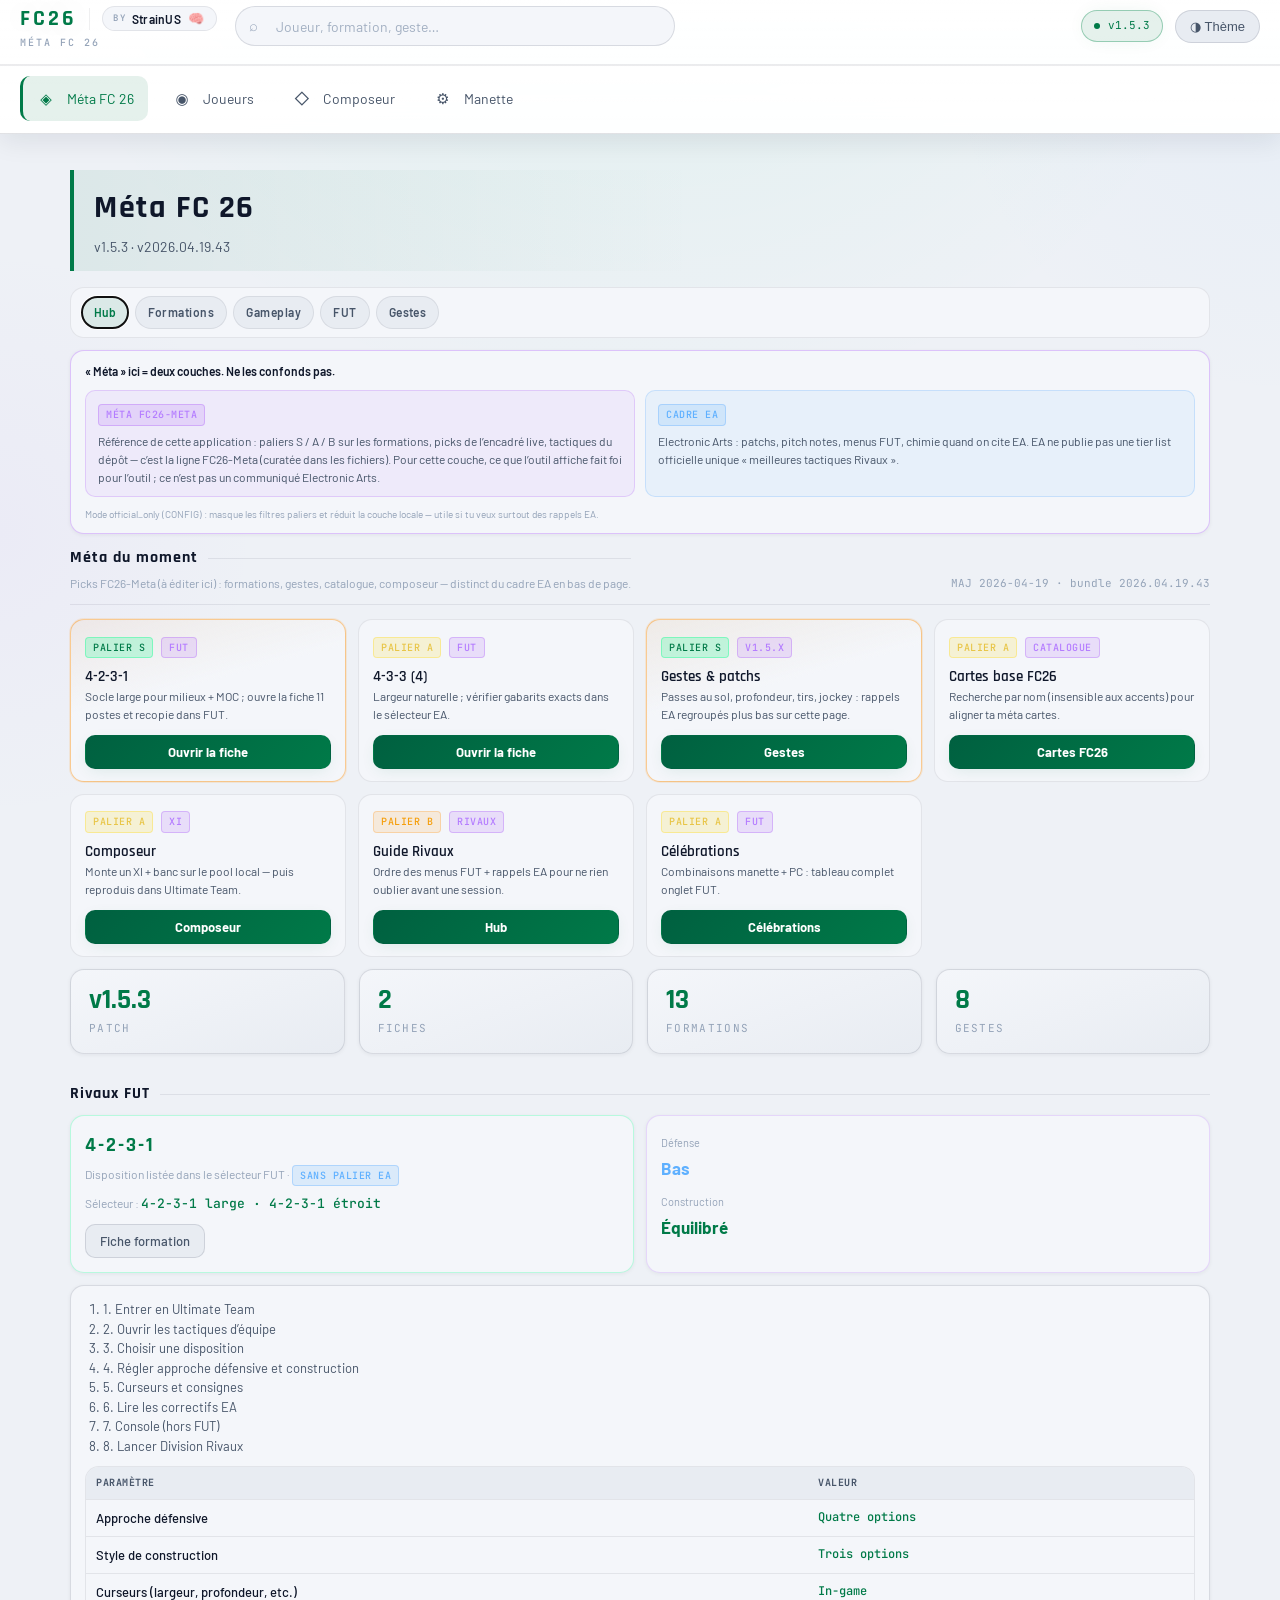
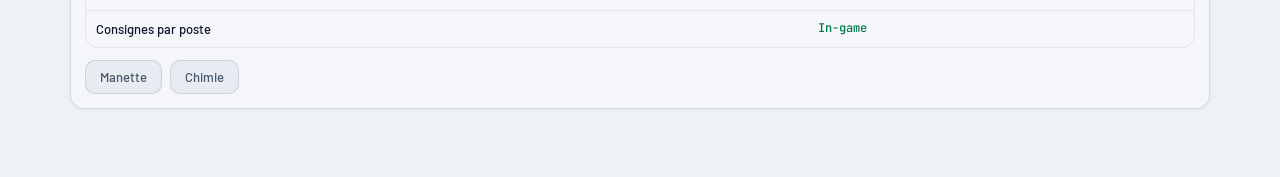
==== commit ed994ce4: "chore: hub onglets, charte méta app, célébrations et dépôt assets Synchronise ?v= avec CONFIG.bundle" ====
--- a/fc26-meta-command-center.html
+++ b/fc26-meta-command-center.html
@@ -2,1830 +2,272 @@
 <html lang="fr" data-theme="dark">
 <head>
 <meta charset="UTF-8">
-<meta name="viewport" content="width=device-width, initial-scale=1.0">
-<title>FC 26 · Meta Command Center Pro</title>
+<meta name="viewport" content="width=device-width, initial-scale=1.0, viewport-fit=cover">
+<meta name="color-scheme" content="dark light">
+<meta name="theme-color" content="#080b0f">
+<title>FC 26 · Méta FC 26</title>
+<meta name="description" content="Méta FC 26 — tactique, catalogue, composeur.">
 <link rel="preconnect" href="https://fonts.googleapis.com">
 <link href="https://fonts.googleapis.com/css2?family=Rajdhani:wght@400;500;600;700&family=Barlow:ital,wght@0,300;0,400;0,500;0,600;1,400&family=Inter:wght@300;400;500;600&family=JetBrains+Mono:wght@400;500&display=swap" rel="stylesheet">
-<style>
-:root {
-  --bg-0:#080b0f;--bg-1:#0d1117;--bg-2:#141a23;--bg-3:#1c2534;--bg-4:#243040;
-  --border:rgba(255,255,255,.07);--border-accent:rgba(0,255,136,.25);
-  --green:#00ff88;--green-dim:#00cc6a;--green-muted:rgba(0,255,136,.12);
-  --gold:#ffd700;--red:#ff4444;--orange:#ff8c00;--blue:#4da6ff;--purple:#a855f7;
-  --text-primary:#e8edf3;--text-secondary:#7a8a9e;--text-muted:#485566;
-  --sidebar-w:220px;--topbar-h:56px;--radius:8px;--radius-lg:12px;
-  --mono:'JetBrains Mono',monospace;--display:'Rajdhani',sans-serif;--body:'Barlow','Inter',system-ui,sans-serif;
-  --transition:.18s cubic-bezier(.4,0,.2,1);
-}
-[data-theme="light"]{
-  --bg-0:#f0f2f5;--bg-1:#fff;--bg-2:#f7f9fc;--bg-3:#edf0f4;--bg-4:#e2e7ee;
-  --border:rgba(0,0,0,.08);--border-accent:rgba(0,180,90,.3);
-  --green:#008844;--green-dim:#006633;--green-muted:rgba(0,136,68,.1);
-  --text-primary:#0d1117;--text-secondary:#4a5568;--text-muted:#9aa5b4;
-}
-*,*::before,*::after{box-sizing:border-box;margin:0;padding:0}
-html{scroll-behavior:smooth}
-body{font-family:var(--body);background:var(--bg-0);color:var(--text-primary);display:flex;min-height:100vh;overflow-x:hidden;line-height:1.5}
-#skip{position:absolute;left:-999px;top:auto;width:1px;height:1px;overflow:hidden}
-#skip:focus{position:fixed;left:12px;top:12px;z-index:2000;width:auto;height:auto;padding:8px 12px;background:var(--bg-1);border:1px solid var(--green);border-radius:6px}
-#topbar{position:fixed;top:0;left:0;right:0;height:var(--topbar-h);background:var(--bg-1);border-bottom:1px solid var(--border);display:flex;align-items:center;gap:16px;padding:0 20px;z-index:1000;backdrop-filter:blur(12px)}
-.logo{font-family:var(--display);font-size:20px;font-weight:700;letter-spacing:2px;color:var(--green);white-space:nowrap;flex-shrink:0}
-.logo em{font-style:normal;color:var(--text-muted);font-weight:400;font-size:11px;font-family:var(--body);letter-spacing:0;margin-left:8px;vertical-align:middle}
-.logo span{color:var(--text-muted);font-weight:400;font-size:13px;letter-spacing:0;margin-left:6px}
-#global-search{flex:1;max-width:420px;background:var(--bg-2);border:1px solid var(--border);border-radius:6px;padding:0 12px 0 36px;height:34px;color:var(--text-primary);font-size:13px;font-family:var(--body);transition:border-color var(--transition)}
-#global-search:focus{outline:2px solid var(--green-dim);outline-offset:1px;border-color:var(--green-dim)}
-.search-wrap{position:relative;flex:1;max-width:420px}
-.search-icon{position:absolute;left:11px;top:50%;transform:translateY(-50%);color:var(--text-muted);font-size:14px;pointer-events:none}
-.topbar-actions{margin-left:auto;display:flex;align-items:center;gap:10px}
-.theme-toggle{background:var(--bg-3);border:1px solid var(--border);border-radius:6px;padding:6px 10px;cursor:pointer;color:var(--text-secondary);font-size:13px;transition:all var(--transition)}
-.theme-toggle:hover,.theme-toggle:focus-visible{border-color:var(--green-dim);color:var(--green)}
-.menu-toggle{display:none;background:none;border:1px solid transparent;border-radius:6px;color:var(--text-primary);font-size:20px;cursor:pointer;padding:4px 8px}
-.menu-toggle:focus-visible{outline:2px solid var(--green-dim)}
-.live-badge{display:flex;align-items:center;gap:6px;font-size:11px;font-family:var(--mono);color:var(--green);background:var(--green-muted);border:1px solid var(--border-accent);border-radius:4px;padding:3px 8px}
-.live-dot{width:6px;height:6px;background:var(--green);border-radius:50%;animation:pulse 1.5s infinite}
-@keyframes pulse{0%,100%{opacity:1}50%{opacity:.5}}
-#sidebar{position:fixed;top:var(--topbar-h);left:0;bottom:0;width:var(--sidebar-w);background:var(--bg-1);border-right:1px solid var(--border);overflow-y:auto;z-index:900;padding:12px 0;transition:transform var(--transition)}
-#sidebar::-webkit-scrollbar{width:3px}
-#sidebar::-webkit-scrollbar-thumb{background:var(--bg-4);border-radius:2px}
-.nav-section-label{font-size:9px;letter-spacing:2px;text-transform:uppercase;color:var(--text-muted);font-family:var(--mono);padding:12px 16px 4px}
-.nav-item{display:flex;align-items:center;gap:10px;padding:9px 16px;cursor:pointer;border-left:2px solid transparent;transition:all var(--transition);font-size:13px;color:var(--text-secondary);user-select:none}
-.nav-item:hover{background:var(--bg-2);color:var(--text-primary)}
-.nav-item:focus-visible{outline:none;background:var(--bg-2);border-left-color:var(--green-dim)}
-.nav-item.active{background:var(--green-muted);border-left-color:var(--green);color:var(--green)}
-.nav-icon{width:18px;text-align:center;font-size:15px;flex-shrink:0}
-#main{margin-left:var(--sidebar-w);margin-top:var(--topbar-h);flex:1;min-width:0;padding:24px}
-.page{display:none}.page.active{display:block;animation:fadeIn .2s ease}
-@keyframes fadeIn{from{opacity:0;transform:translateY(4px)}to{opacity:1;transform:translateY(0)}}
-.page-header{margin-bottom:24px}
-.page-title{font-family:var(--display);font-size:28px;font-weight:700;letter-spacing:1px}
-.page-subtitle{font-size:13px;color:var(--text-muted);margin-top:2px}
-.grid-2{display:grid;grid-template-columns:repeat(2,1fr);gap:16px}
-.grid-auto{display:grid;grid-template-columns:repeat(auto-fill,minmax(280px,1fr));gap:16px}
-.card{background:var(--bg-2);border:1px solid var(--border);border-radius:var(--radius-lg);padding:16px;transition:border-color var(--transition)}
-.card:hover{border-color:var(--border-accent)}
-.card-header{display:flex;align-items:center;justify-content:space-between;margin-bottom:12px;gap:8px;flex-wrap:wrap}
-.card-title{font-family:var(--display);font-size:14px;font-weight:600;letter-spacing:.5px;text-transform:uppercase;color:var(--text-secondary)}
-.section-block{margin-bottom:28px}
-.section-title{font-family:var(--display);font-size:18px;font-weight:700;letter-spacing:1px;margin-bottom:14px;display:flex;align-items:center;gap:10px}
-.section-title::after{content:'';flex:1;height:1px;background:var(--border)}
-.badge{display:inline-flex;align-items:center;gap:4px;font-size:10px;font-family:var(--mono);font-weight:500;border-radius:4px;padding:2px 7px;white-space:nowrap;text-transform:uppercase;letter-spacing:.5px}
-.badge-official{background:rgba(77,166,255,.15);color:var(--blue);border:1px solid rgba(77,166,255,.3)}
-.badge-analytical{background:rgba(168,85,247,.15);color:var(--purple);border:1px solid rgba(168,85,247,.3)}
-.badge-community{background:rgba(255,140,0,.15);color:var(--orange);border:1px solid rgba(255,140,0,.3)}
-.badge-unconfirmed{background:rgba(255,68,68,.1);color:var(--red);border:1px solid rgba(255,68,68,.2)}
-.badge-meta-s{background:rgba(0,255,136,.2);color:var(--green);border:1px solid rgba(0,255,136,.35)}
-.badge-meta-a{background:rgba(255,215,0,.15);color:var(--gold);border:1px solid rgba(255,215,0,.3)}
-.badge-meta-b{background:rgba(255,140,0,.12);color:var(--orange);border:1px solid rgba(255,140,0,.25)}
-.badge-meta-c{background:rgba(255,255,255,.06);color:var(--text-secondary);border:1px solid var(--border)}
-.badge-patch{background:rgba(255,68,68,.12);color:#ff6666;border:1px solid rgba(255,68,68,.25)}
-.badge-stable{background:rgba(0,255,136,.1);color:var(--green-dim);border:1px solid rgba(0,255,136,.2)}
-.badge-role{background:rgba(77,166,255,.12);color:#80c4ff;border:1px solid rgba(77,166,255,.25)}
-.info-box{background:var(--bg-3);border-left:3px solid var(--green);border-radius:0 var(--radius) var(--radius) 0;padding:10px 14px;font-size:12.5px;color:var(--text-secondary);margin-bottom:12px}
-.info-box.warn{border-left-color:var(--orange)}.info-box.danger{border-left-color:var(--red)}
-.info-box strong{color:var(--text-primary)}
-.score-wrap{display:flex;align-items:center;gap:8px}
-.score-bar{flex:1;height:4px;background:var(--bg-4);border-radius:2px;overflow:hidden}
-.score-fill{height:100%;border-radius:2px;transition:width .4s ease}
-.score-fill.s{background:var(--green)}.score-fill.a{background:var(--gold)}.score-fill.b{background:var(--orange)}.score-fill.c{background:var(--text-muted)}
-.score-label{font-family:var(--mono);font-size:11px;color:var(--text-secondary);min-width:28px;text-align:right}
-.table-wrap{overflow-x:auto}table{width:100%;border-collapse:collapse;font-size:12.5px}
-th{background:var(--bg-3);color:var(--text-secondary);font-family:var(--mono);font-size:10px;text-transform:uppercase;letter-spacing:1px;padding:10px 12px;text-align:left;border-bottom:1px solid var(--border);white-space:nowrap;cursor:pointer;user-select:none}
-th:hover{color:var(--green)}th.sort-asc::after{content:' ↑';color:var(--green)}th.sort-desc::after{content:' ↓';color:var(--green)}
-td{padding:10px 12px;border-bottom:1px solid var(--border);vertical-align:middle}
-tr:last-child td{border-bottom:none}tr:hover td{background:var(--bg-3)}
-.td-name{font-weight:500;color:var(--text-primary)}.td-val{font-family:var(--mono);color:var(--green);font-size:13px;font-weight:500}.td-muted{color:var(--text-muted);font-size:11.5px}
-.filter-bar{display:flex;flex-wrap:wrap;gap:8px;margin-bottom:16px;align-items:center}
-.filter-select,.filter-input{background:var(--bg-2);border:1px solid var(--border);border-radius:6px;padding:7px 12px;font-size:12px;color:var(--text-primary);font-family:var(--body);cursor:pointer;transition:border-color var(--transition)}
-.filter-select:focus,.filter-input:focus{outline:none;border-color:var(--green-dim)}
-.filter-btn{background:var(--bg-2);border:1px solid var(--border);border-radius:6px;padding:6px 12px;font-size:12px;color:var(--text-secondary);cursor:pointer;transition:all var(--transition);font-family:var(--body)}
-.filter-btn:hover,.filter-btn:focus-visible,.filter-btn.active{background:var(--green-muted);border-color:var(--green-dim);color:var(--green)}
-.player-card{background:var(--bg-2);border:1px solid var(--border);border-radius:var(--radius-lg);padding:16px;display:flex;flex-direction:column;gap:10px;transition:all var(--transition);cursor:pointer;position:relative;overflow:hidden}
-.player-card::before{content:'';position:absolute;top:0;left:0;right:0;height:2px;background:var(--green);opacity:0;transition:opacity var(--transition)}
-.player-card:hover{border-color:var(--border-accent);transform:translateY(-1px)}
-.player-card:hover::before{opacity:1}
-.player-card:focus-visible{outline:2px solid var(--green-dim);outline-offset:2px}
-.player-card-header{display:flex;align-items:flex-start;justify-content:space-between;gap:8px}
-.player-card-name{font-family:var(--display);font-size:16px;font-weight:700;letter-spacing:.5px}
-.player-card-pos{background:var(--bg-4);border-radius:4px;padding:2px 7px;font-family:var(--mono);font-size:11px;color:var(--text-secondary);flex-shrink:0}
-.player-card-meta{font-size:11.5px;color:var(--text-muted)}
-.player-card-playstyles{display:flex;flex-wrap:wrap;gap:4px}
-.ps-chip{font-size:10px;font-family:var(--mono);padding:2px 6px;border-radius:3px;background:var(--bg-4);color:var(--text-secondary);border:1px solid var(--border)}
-.ps-chip.plus{background:rgba(0,255,136,.1);color:var(--green);border-color:var(--border-accent)}
-.formation-card{background:var(--bg-2);border:1px solid var(--border);border-radius:var(--radius-lg);padding:16px;margin-bottom:16px;transition:all var(--transition)}
-.formation-card--clickable{cursor:pointer}
-.formation-card--clickable:hover{border-color:var(--border-accent);box-shadow:0 0 0 1px var(--border-accent)}
-.formation-card--clickable:focus-visible{outline:2px solid var(--green-dim);outline-offset:2px}
-.formation-card:hover{border-color:var(--border-accent)}
-.formation-hint{font-size:10px;color:var(--text-muted);margin-top:12px;font-family:var(--mono);letter-spacing:.06em;text-transform:uppercase}
-.formations-pro-grid{display:grid;grid-template-columns:1fr minmax(240px,300px);gap:20px;align-items:start}
-@media(max-width:1024px){.formations-pro-grid{grid-template-columns:1fr}}
-.formations-pro-aside{position:sticky;top:calc(var(--topbar-h) + 16px)}
-.formations-pro-aside .card-title{font-size:11px}
-.formation-row-card{
-  display:flex;align-items:center;gap:16px;padding:16px 18px;border-radius:var(--radius-lg);cursor:pointer;transition:all var(--transition);
-  border:1px solid var(--border);background:var(--bg-2);margin-bottom:10px;
-}
-.formation-row-card:hover,.formation-row-card:focus-visible{border-color:var(--border-accent);background:var(--bg-3);box-shadow:0 0 0 1px rgba(0,255,136,.12)}
-.formation-row-card:focus-visible{outline:2px solid var(--green-dim);outline-offset:2px}
-.formation-row-card.is-active{border-color:var(--green-dim);background:var(--green-muted)}
-.formation-row-main{flex:1;min-width:0}
-.formation-row-name{font-family:var(--display);font-size:22px;font-weight:700;letter-spacing:2px;color:var(--green);line-height:1.1}
-.formation-row-meta{font-size:12px;color:var(--text-muted);margin-top:4px}
-.formation-row-score{font-family:var(--mono);font-size:22px;font-weight:600;color:var(--gold);min-width:44px;text-align:right}
-.fd-pro{border:1px solid var(--border);border-radius:var(--radius-lg);overflow:hidden;margin-top:4px;background:var(--bg-2)}
-.fd-pro-header{
-  background:linear-gradient(135deg,var(--bg-3) 0%,rgba(0,255,136,.07) 100%);
-  padding:20px 22px;border-bottom:1px solid var(--border);
-}
-.fd-pro-title{font-family:var(--display);font-size:28px;font-weight:700;letter-spacing:2px;color:var(--green);line-height:1.1}
-.fd-pro-sub{font-size:12px;color:var(--text-muted);margin-top:6px}
-.fd-pro-stats{display:grid;grid-template-columns:repeat(4,1fr);gap:10px;margin-top:16px}
-@media(max-width:480px){.fd-pro-stats{grid-template-columns:repeat(2,1fr)}}
-.fd-pro-stat{background:var(--bg-2);border:1px solid var(--border);border-radius:8px;padding:10px 12px;text-align:center}
-.fd-pro-stat .v{font-family:var(--display);font-size:17px;font-weight:700;color:var(--green)}
-.fd-pro-stat .l{font-size:9px;text-transform:uppercase;letter-spacing:.9px;color:var(--text-muted);font-family:var(--mono);margin-top:4px}
-.fd-pro-body{display:grid;grid-template-columns:240px 1fr;gap:0;min-height:0}
-@media(max-width:540px){.fd-pro-body{grid-template-columns:1fr}}
-.fd-pro-pitch{padding:18px;background:var(--bg-3);border-right:1px solid var(--border);display:flex;flex-direction:column;align-items:center;gap:10px}
-@media(max-width:540px){.fd-pro-pitch{border-right:none;border-bottom:1px solid var(--border)}}
-.fd-pro-detail{padding:18px 20px 22px;overflow-y:auto;max-height:min(62vh,520px)}
-.mini-pitch{width:100%;max-width:220px;border-radius:10px;border:1px solid var(--border);display:block}
-.mini-pitch-dot{filter:drop-shadow(0 1px 2px rgba(0,0,0,.5))}
-.inst-chip{font-size:10px;font-family:var(--mono);padding:3px 7px;border-radius:4px;background:var(--bg-4);color:var(--text-secondary);border:1px solid var(--border);margin:2px 4px 2px 0;display:inline-block}
-.inst-chip.accent{background:rgba(0,255,136,.1);color:var(--green);border-color:var(--border-accent)}
-.philo-grid{display:grid;grid-template-columns:1fr 1fr;gap:10px;margin-top:14px}
-@media(max-width:480px){.philo-grid{grid-template-columns:1fr}}
-.philo-card{background:var(--bg-3);border-radius:8px;padding:12px 14px;border-left:3px solid var(--green)}
-.philo-card.neg{border-left-color:var(--red)}
-.philo-card h4{font-size:10px;text-transform:uppercase;letter-spacing:1px;font-family:var(--mono);color:var(--text-muted);margin-bottom:8px}
-.philo-card ul{margin:0;padding-left:16px;font-size:12px;color:var(--text-secondary);line-height:1.55}
-.fd-pro-steps{list-style:none;padding:0;margin:12px 0 0;display:flex;flex-direction:column;gap:6px}
-.fd-pro-steps li{font-size:12px;color:var(--text-secondary);padding:8px 0;border-bottom:1px solid var(--border);display:flex;gap:10px;align-items:flex-start}
-.fd-pro-steps li:last-child{border-bottom:none}
-.fd-step-num{font-family:var(--mono);font-size:10px;color:var(--green);background:var(--green-muted);border-radius:3px;padding:2px 6px;flex-shrink:0}
-.slot-table .inst-wrap{margin-top:6px;line-height:1.5}
-.slot-table{font-size:12px}
-.slot-table th,.slot-table td{padding:8px 10px;border-bottom:1px solid var(--border);vertical-align:top}
-.slot-table th{background:var(--bg-3);font-size:10px;text-transform:uppercase;letter-spacing:.5px}
-.slot-table tr:last-child td{border-bottom:none}
-.formation-name{font-family:var(--display);font-size:24px;font-weight:700;letter-spacing:2px;color:var(--green);margin-bottom:4px}
-.formation-style{font-size:12px;color:var(--text-muted);margin-bottom:10px}
-.technique-card{background:var(--bg-2);border:1px solid var(--border);border-radius:var(--radius-lg);padding:16px;transition:all var(--transition)}
-.technique-card:hover{border-color:var(--border-accent)}
-.input-chip{background:var(--bg-0);border:1px solid var(--border);border-radius:4px;padding:4px 8px;font-family:var(--mono);font-size:11px;color:var(--blue);display:inline-block}
-.patch-card{background:var(--bg-2);border:1px solid var(--border);border-radius:var(--radius-lg);padding:16px;border-left:3px solid var(--blue);margin-bottom:12px}
-.patch-version{font-family:var(--mono);font-size:13px;color:var(--blue);font-weight:500}
-.patch-date{font-size:11px;color:var(--text-muted)}
-.patch-changes{list-style:none;margin-top:10px}
-.patch-changes li{font-size:12.5px;color:var(--text-secondary);padding:5px 0;border-bottom:1px solid var(--border);display:flex;align-items:flex-start;gap:8px}
-.patch-changes li:last-child{border-bottom:none}
-.impact-dot{width:6px;height:6px;border-radius:50%;flex-shrink:0;margin-top:5px}
-.impact-dot.nerf{background:var(--red)}.impact-dot.buff{background:var(--green)}.impact-dot.neutral{background:var(--orange)}
-.dash-kpis{display:grid;grid-template-columns:repeat(4,1fr);gap:12px;margin-bottom:24px}
-.dash-kpi{background:var(--bg-2);border:1px solid var(--border);border-radius:var(--radius);padding:14px 16px}
-.dash-kpi-val{font-family:var(--display);font-size:26px;font-weight:700;color:var(--green)}
-.dash-kpi-label{font-size:11px;color:var(--text-muted);text-transform:uppercase;letter-spacing:1px;font-family:var(--mono)}
-.meta-snapshot{background:linear-gradient(135deg,var(--bg-2) 0%,rgba(0,255,136,.04) 100%);border:1px solid var(--border-accent);border-radius:var(--radius-lg);padding:20px;margin-bottom:24px}
-.meta-snapshot-title{font-family:var(--display);font-size:16px;font-weight:700;letter-spacing:1px;color:var(--green);margin-bottom:12px}
-.quick-links{display:grid;grid-template-columns:repeat(auto-fill,minmax(140px,1fr));gap:10px}
-.quick-link{background:var(--bg-2);border:1px solid var(--border);border-radius:var(--radius);padding:14px;text-align:center;cursor:pointer;transition:all var(--transition)}
-.quick-link:hover,.quick-link:focus-visible{border-color:var(--green-dim);background:var(--green-muted)}
-.quick-link-icon{font-size:24px;margin-bottom:6px}
-.quick-link-label{font-size:12px;color:var(--text-secondary);font-family:var(--mono)}
-#drawer-overlay{display:none;position:fixed;inset:0;background:rgba(0,0,0,.6);z-index:1100;backdrop-filter:blur(2px)}
-#drawer-overlay.active{display:block}
-#drawer{position:fixed;top:0;right:-580px;bottom:0;width:min(580px,100vw);max-width:100%;background:var(--bg-1);border-left:1px solid var(--border);z-index:1200;overflow-y:auto;padding:0;transition:right .3s cubic-bezier(.4,0,.2,1)}
-#drawer.open{right:0}
-#drawer-close{position:absolute;top:18px;right:18px;background:var(--bg-3);border:1px solid var(--border);border-radius:6px;width:34px;height:34px;display:flex;align-items:center;justify-content:center;cursor:pointer;font-size:16px;color:var(--text-secondary);z-index:2}
-#drawer-close:hover,#drawer-close:focus-visible{color:var(--red);border-color:var(--red)}
-#drawer-content{padding:56px 24px 32px;margin-top:0}
-.kbd{font-family:var(--mono);font-size:10px;border:1px solid var(--border);padding:1px 5px;border-radius:3px;background:var(--bg-3)}
-@media (max-width:900px){
-  #sidebar{transform:translateX(-100%)}#sidebar.open{transform:translateX(0)}
-  #main{margin-left:0}.menu-toggle{display:block}.dash-kpis{grid-template-columns:repeat(2,1fr)}#drawer{width:100%}
-}
-@media (max-width:540px){#main{padding:16px}.dash-kpis{grid-template-columns:1fr 1fr}.grid-2{grid-template-columns:1fr}.logo span{display:none}}
-::-webkit-scrollbar{width:5px;height:5px}::-webkit-scrollbar-thumb{background:var(--bg-4);border-radius:3px}
-.squad-layout{display:grid;grid-template-columns:minmax(280px,1fr) minmax(300px,380px);gap:20px;align-items:start}
-@media (max-width:900px){.squad-layout{grid-template-columns:1fr}}
-.squad-toolbar{display:flex;flex-wrap:wrap;gap:10px;align-items:center;margin-bottom:12px}
-.squad-pitch-col{min-width:0}
-.squad-pitch-wrap{
-  perspective:900px;margin:0 auto 16px;max-width:520px;
-}
-.squad-pitch{
-  position:relative;width:100%;aspect-ratio:58/88;border-radius:14px;overflow:hidden;
-  transform:rotateX(12deg);transform-style:preserve-3d;box-shadow:0 24px 48px rgba(0,0,0,.45),inset 0 0 0 1px rgba(255,255,255,.06);
-  border:1px solid var(--border);
-}
-.squad-pitch-grass{
-  position:absolute;inset:0;
-  background:
-    radial-gradient(ellipse 120% 85% at 50% 45%,rgba(0,90,45,.25) 0%,transparent 55%),
-    linear-gradient(180deg,#0d3d22 0%,#0a5c32 18%,#0d4d28 50%,#0a5c32 82%,#0d3d22 100%);
-}
-.squad-pitch-lines{
-  position:absolute;inset:0;pointer-events:none;opacity:.85;
-  background:
-    linear-gradient(90deg,transparent 0%,transparent calc(50% - 1px),rgba(255,255,255,.35) calc(50% - 1px),rgba(255,255,255,.35) calc(50% + 1px),transparent calc(50% + 1px)),
-    radial-gradient(circle at 50% 50%,transparent 31%,rgba(255,255,255,.28) 31.5%,rgba(255,255,255,.28) 32.5%,transparent 33%),
-    linear-gradient(180deg,transparent 14%,rgba(255,255,255,.2) 14%,rgba(255,255,255,.2) 14.3%,transparent 14.3%),
-    linear-gradient(180deg,transparent 86%,rgba(255,255,255,.2) 86%,rgba(255,255,255,.2) 86.3%,transparent 86.3%);
-}
-.squad-pitch-slots{position:absolute;inset:0}
-.pitch-slot{
-  position:absolute;left:var(--pl);top:var(--pt);transform:translate(-50%,-50%);
-  width:52px;height:68px;border-radius:10px 10px 8px 8px;
-  background:linear-gradient(180deg,#2a3444 0%,#1a2230 100%);
-  border:1px solid rgba(255,255,255,.12);box-shadow:0 4px 12px rgba(0,0,0,.35),inset 0 1px 0 rgba(255,255,255,.08);
-  cursor:pointer;display:flex;flex-direction:column;align-items:center;justify-content:flex-start;padding:4px 3px 2px;
-  transition:border-color var(--transition),box-shadow var(--transition),transform var(--transition);
-  z-index:2;
-}
-.pitch-slot:hover{border-color:var(--green-dim);transform:translate(-50%,-50%) scale(1.03)}
-.pitch-slot.active{border-color:var(--green);box-shadow:0 0 0 2px var(--border-accent),0 6px 16px rgba(0,255,136,.15)}
-.pitch-slot-face{width:34px;height:34px;border-radius:6px;object-fit:cover;background:var(--bg-4);flex-shrink:0}
-.pitch-slot-plus{font-size:22px;font-weight:700;color:var(--green);line-height:1;margin-top:2px}
-.pitch-slot-ovr{font-family:var(--display);font-size:15px;font-weight:700;color:var(--green);line-height:1;margin-top:2px}
-.pitch-slot-name{font-size:8px;font-weight:600;color:var(--text-primary);text-align:center;max-width:100%;overflow:hidden;text-overflow:ellipsis;white-space:nowrap;margin-top:3px;line-height:1.15}
-.pitch-slot-pos{
-  position:absolute;left:50%;bottom:-16px;transform:translateX(-50%);
-  font-family:var(--mono);font-size:9px;font-weight:600;color:#fff;text-shadow:0 1px 3px #000;padding:2px 6px;border-radius:4px;background:rgba(0,0,0,.55);white-space:nowrap;pointer-events:none;
-}
-.pitch-slot-clear{
-  position:absolute;top:-6px;right:-6px;width:20px;height:20px;border-radius:50%;border:1px solid var(--border);
-  background:var(--bg-1);color:var(--text-secondary);font-size:12px;line-height:1;cursor:pointer;display:flex;align-items:center;justify-content:center;padding:0;z-index:3;
-}
-.pitch-slot-clear:hover{color:var(--red);border-color:var(--red)}
-.squad-bench-wrap{margin-top:4px}
-.squad-bench-label{font-family:var(--mono);font-size:10px;text-transform:uppercase;color:var(--text-muted);margin-bottom:8px}
-.squad-bench-row{display:flex;flex-wrap:wrap;gap:8px;align-items:flex-start}
-.bench-slot{
-  width:48px;height:62px;border-radius:8px;background:var(--bg-3);border:1px solid var(--border);
-  cursor:pointer;display:flex;flex-direction:column;align-items:center;justify-content:center;padding:4px 2px;position:relative;
-  transition:border-color var(--transition),background var(--transition);
-}
-.bench-slot:hover{border-color:var(--green-dim)}
-.bench-slot.active{border-color:var(--green);background:var(--green-muted)}
-.bench-slot .pitch-slot-pos{position:relative;left:auto;bottom:auto;transform:none;margin-top:2px;font-size:8px;background:rgba(0,0,0,.4)}
-.squad-side-formation{margin-bottom:12px}
-.squad-side-stats{display:grid;grid-template-columns:repeat(3,1fr);gap:8px;margin-bottom:12px}
-.squad-stat-cell{text-align:center;padding:8px 4px;background:var(--bg-3);border-radius:8px;border:1px solid var(--border)}
-.squad-stat-cell .lab{font-family:var(--mono);font-size:9px;color:var(--text-muted);text-transform:uppercase}
-.squad-stat-cell .val{font-family:var(--display);font-size:16px;font-weight:700;color:var(--green)}
-.squad-chem-bar{height:6px;border-radius:3px;background:var(--bg-4);overflow:hidden;margin:6px 0}
-.squad-chem-fill{height:100%;background:var(--green);width:0%;transition:width .25s ease}
-.catalog-panel{background:var(--bg-2);border:1px solid var(--border);border-radius:var(--radius-lg);padding:14px;position:sticky;top:calc(var(--topbar-h) + 12px)}
-.catalog-list{max-height:min(52vh,420px);overflow-y:auto;margin-top:10px;display:flex;flex-direction:column;gap:6px}
-.catalog-row{display:flex;align-items:center;gap:10px;padding:8px 10px;border-radius:6px;border:1px solid transparent;cursor:pointer;text-align:left;font:inherit;color:inherit;background:var(--bg-3);transition:border-color var(--transition)}
-.catalog-row:hover{border-color:var(--border-accent)}
-.catalog-row img{width:36px;height:36px;border-radius:4px;object-fit:cover;background:var(--bg-4);flex-shrink:0}
-.catalog-row .nm{flex:1;min-width:0}
-.catalog-row .nm b{display:block;font-size:13px;white-space:nowrap;overflow:hidden;text-overflow:ellipsis}
-.catalog-row .nm span{font-size:10px;color:var(--text-muted)}
-.catalog-row .ovr{font-family:var(--display);font-size:18px;font-weight:700;color:var(--green);min-width:32px;text-align:right}
-</style>
+<link rel="stylesheet" href="assets/fc26-command-center.css?v=2026.04.19.43">
 </head>
 <body>
 <a id="skip" href="#main">Aller au contenu</a>
+<header id="app-header" class="app-header">
 <div id="topbar">
-  <button type="button" class="menu-toggle" aria-label="Ouvrir le menu" onclick="toggleSidebar()">☰</button>
-  <div class="logo">FC26<em>COMMAND CENTER</em></div>
+  <div class="topbar-inner">
+  <div class="logo">
+    <div class="logo-lockup">
+      <span class="logo-title">FC26</span>
+      <span class="logo-divider" aria-hidden="true"></span>
+      <a class="logo-credit" href="https://github.com/StrainUS" target="_blank" rel="noopener noreferrer me" aria-label="Par StrainUS — ouvrir le profil GitHub">
+        <span class="logo-credit-by">by</span>
+        <span class="logo-credit-name">StrainUS</span>
+        <span class="logo-credit-emoji" aria-hidden="true">🧠</span>
+      </a>
+    </div>
+    <span class="logo-tagline">Méta FC 26</span>
+  </div>
   <div class="search-wrap">
     <span class="search-icon" aria-hidden="true">⌕</span>
-    <input id="global-search" type="search" aria-label="Recherche globale" placeholder="Joueur, formation, technique…" autocomplete="off" oninput="globalSearchDebounced(this.value)">
+    <input id="global-search" type="search" aria-label="Recherche globale" placeholder="Joueur, formation, geste…" autocomplete="off" oninput="globalSearchDebounced(this.value)">
+    <span id="search-status" class="search-status td-muted" aria-live="polite"></span>
   </div>
   <div class="topbar-actions">
-    <div class="live-badge" id="live-patch-badge" title="Bundle données"><div class="live-dot" aria-hidden="true"></div><span id="live-patch-text">…</span></div>
+    <div class="live-badge" id="live-patch-badge" title="Patch"><div class="live-dot" aria-hidden="true"></div><span id="live-patch-text">…</span></div>
     <button type="button" class="theme-toggle" onclick="toggleTheme()">◑ Thème</button>
   </div>
 </div>
-
-<nav id="sidebar" aria-label="Navigation principale">
-  <div class="nav-section-label">Navigation</div>
-  <div class="nav-item active" tabindex="0" role="button" data-page="setup-express" onclick="showPage('setup-express')" onkeydown="navKey(event,'setup-express')"><span class="nav-icon">▶</span> Rivaux express</div>
-  <div class="nav-item" tabindex="0" role="button" data-page="dashboard" onclick="showPage('dashboard')" onkeydown="navKey(event,'dashboard')"><span class="nav-icon">⬡</span> Tableau de bord</div>
-  <div class="nav-item" tabindex="0" role="button" data-page="meta" onclick="showPage('meta')" onkeydown="navKey(event,'meta')"><span class="nav-icon">◈</span> Hub méta</div>
-  <div class="nav-section-label">Équipe</div>
-  <div class="nav-item" tabindex="0" role="button" data-page="players" onclick="showPage('players')" onkeydown="navKey(event,'players')"><span class="nav-icon">◉</span> Joueurs méta</div>
-  <div class="nav-item" tabindex="0" role="button" data-page="formations" onclick="showPage('formations')" onkeydown="navKey(event,'formations')"><span class="nav-icon">⊞</span> Formations</div>
-  <div class="nav-item" tabindex="0" role="button" data-page="squad" onclick="showPage('squad')" onkeydown="navKey(event,'squad')"><span class="nav-icon">◇</span> Prototype équipe</div>
-  <div class="nav-section-label">Jeu</div>
-  <div class="nav-item" tabindex="0" role="button" data-page="techniques" onclick="showPage('techniques')" onkeydown="navKey(event,'techniques')"><span class="nav-icon">⚡</span> Techniques</div>
-  <div class="nav-item" tabindex="0" role="button" data-page="settings" onclick="showPage('settings')" onkeydown="navKey(event,'settings')"><span class="nav-icon">⚙</span> Réglages</div>
-  <div class="nav-section-label">Gestion club</div>
-  <div class="nav-item" tabindex="0" role="button" data-page="sbc" onclick="showPage('sbc')" onkeydown="navKey(event,'sbc')"><span class="nav-icon">⬡</span> SBC &amp; rentabilité</div>
-  <div class="nav-item" tabindex="0" role="button" data-page="patches" onclick="showPage('patches')" onkeydown="navKey(event,'patches')"><span class="nav-icon">📋</span> Patch notes</div>
-  <div class="nav-item" tabindex="0" role="button" data-page="webapp" onclick="showPage('webapp')" onkeydown="navKey(event,'webapp')"><span class="nav-icon">📱</span> Application web</div>
-  <div class="nav-section-label">Veille</div>
-  <div class="nav-item" tabindex="0" role="button" data-page="behaviors" onclick="showPage('behaviors')" onkeydown="navKey(event,'behaviors')"><span class="nav-icon">👁</span> Comportements</div>
-  <div class="nav-item" tabindex="0" role="button" data-page="chemistry" onclick="showPage('chemistry')" onkeydown="navKey(event,'chemistry')"><span class="nav-icon">⌬</span> Chimie &amp; styles</div>
-  <div class="nav-item" tabindex="0" role="button" data-page="updatehub" onclick="showPage('updatehub')" onkeydown="navKey(event,'updatehub')"><span class="nav-icon">↻</span> Mise à jour</div>
-  <div class="nav-item" tabindex="0" role="button" data-page="method" onclick="showPage('method')" onkeydown="navKey(event,'method')"><span class="nav-icon">◇</span> Méthodologie</div>
-  <div class="nav-item" tabindex="0" role="button" data-page="sources" onclick="showPage('sources')" onkeydown="navKey(event,'sources')"><span class="nav-icon">✓</span> Sources</div>
+</div>
+<nav id="site-nav" class="site-nav" aria-label="Navigation principale">
+  <div class="nav-submenu nav-submenu--flat" role="group" aria-label="Sections">
+    <button type="button" class="nav-item active" data-page="meta-home" onclick="fc26NavGo('meta-home')" onkeydown="navKey(event,'meta-home')"><span class="nav-icon" aria-hidden="true">◈</span> Méta FC 26</button>
+    <button type="button" class="nav-item" data-page="players" onclick="fc26NavGo('players')" onkeydown="navKey(event,'players')"><span class="nav-icon" aria-hidden="true">◉</span> Joueurs</button>
+    <button type="button" class="nav-item" data-page="squad" onclick="fc26NavGo('squad')" onkeydown="navKey(event,'squad')"><span class="nav-icon" aria-hidden="true">◇</span> Composeur</button>
+    <button type="button" class="nav-item" data-page="settings" onclick="fc26NavGo('settings')" onkeydown="navKey(event,'settings')"><span class="nav-icon" aria-hidden="true">⚙</span> Manette</button>
+  </div>
 </nav>
-
-<main id="main" tabindex="-1">
-<div class="page active" id="page-setup-express">
+</header>
+
+<main id="main" class="main-canvas" tabindex="-1">
+
+<div class="page active" id="page-meta-home">
   <div class="page-header">
-    <h1 class="page-title">Rivaux express</h1>
-    <p class="page-subtitle">Une page = où aller + quoi régler (synthèse DATA)</p>
-  </div>
-  <div id="setup-express-root" class="section-block" aria-live="polite"></div>
-</div>
-<div class="page" id="page-dashboard">
-  <div class="page-header">
-    <h1 class="page-title">Tableau de bord</h1>
-    <p class="page-subtitle" id="dash-subtitle">EA SPORTS FC 26 · Chargement bundle…</p>
-  </div>
-  <div class="card" style="margin-bottom:16px;border-color:rgba(0,255,136,.35);background:linear-gradient(135deg,var(--bg-2) 0%,rgba(0,255,136,.06) 100%)">
-    <div class="card-header" style="margin-bottom:8px"><div class="card-title" style="color:var(--green)">Réponse rapide</div><span class="badge badge-analytical">1 page</span></div>
-    <p style="font-size:14px;color:var(--text-secondary);margin-bottom:12px">Tu veux appliquer la lecture la plus méta du fichier et tester en Division Rivaux ? Tout est sur <strong>Rivaux express</strong>.</p>
-    <button type="button" class="filter-btn" onclick="showPage('setup-express')" style="font-weight:600">Ouvrir « Rivaux express »</button>
-  </div>
-  <div class="info-box warn"><strong>Fichier de données :</strong> éditer <code style="font-family:var(--mono)">fc26-meta-data.js</code> (même dossier que ce HTML) après chaque patch EA, puis recharger la page. Les évaluations « méta » joueurs / formations restent <span class="badge badge-community">Communauté</span> / <span class="badge badge-analytical">Analytique</span> sauf badge contraire.</div>
-  <div class="meta-snapshot" id="dash-snapshot">
-    <div class="meta-snapshot-title">Lecture méta — instantané (<span class="badge badge-analytical">config DATA</span>)</div>
-    <p id="dash-headline" class="td-muted" style="font-size:13px;margin-bottom:12px"></p>
-    <div class="grid-2" id="dash-pillars" style="gap:10px"></div>
-    <div class="info-box" style="margin-top:14px;margin-bottom:0" id="dash-official-patch-cta"></div>
-  </div>
-  <div class="dash-kpis" id="dash-kpis">
-    <div class="dash-kpi"><div class="dash-kpi-val" id="kpi-patch">—</div><div class="dash-kpi-label">Patch ref</div><div class="td-muted" style="margin-top:4px">CONFIG</div></div>
-    <div class="dash-kpi"><div class="dash-kpi-val" id="kpi-players">—</div><div class="dash-kpi-label">Fiches joueurs</div><div class="td-muted" style="margin-top:4px">DATA.js</div></div>
-    <div class="dash-kpi"><div class="dash-kpi-val" id="kpi-form">—</div><div class="dash-kpi-label">Formations</div><div class="td-muted" style="margin-top:4px">DATA.js</div></div>
-    <div class="dash-kpi"><div class="dash-kpi-val" id="kpi-tech">—</div><div class="dash-kpi-label">Techniques</div><div class="td-muted" style="margin-top:4px">DATA.js</div></div>
-  </div>
-  <div class="section-block">
-    <h2 class="section-title">Accès rapide</h2>
-    <div class="quick-links">
-      <div class="quick-link" tabindex="0" role="link" onclick="showPage('setup-express')" onkeydown="if(event.key==='Enter')showPage('setup-express')"><div class="quick-link-icon">▶</div><div class="quick-link-label">RIVALS EXPRESS</div></div>
-      <div class="quick-link" tabindex="0" role="link" onclick="showPage('players')" onkeydown="if(event.key==='Enter')showPage('players')"><div class="quick-link-icon">◉</div><div class="quick-link-label">JOUEURS</div></div>
-      <div class="quick-link" tabindex="0" onclick="showPage('formations')" onkeydown="if(event.key==='Enter')showPage('formations')"><div class="quick-link-icon">⊞</div><div class="quick-link-label">FORMATIONS</div></div>
-      <div class="quick-link" tabindex="0" onclick="showPage('squad')" onkeydown="if(event.key==='Enter')showPage('squad')"><div class="quick-link-icon">◇</div><div class="quick-link-label">PROTOTYPE XI</div></div>
-      <div class="quick-link" tabindex="0" onclick="showPage('techniques')" onkeydown="if(event.key==='Enter')showPage('techniques')"><div class="quick-link-icon">⚡</div><div class="quick-link-label">TECHNIQUES</div></div>
-      <div class="quick-link" tabindex="0" onclick="showPage('sbc')" onkeydown="if(event.key==='Enter')showPage('sbc')"><div class="quick-link-icon">⬡</div><div class="quick-link-label">SBC</div></div>
-      <div class="quick-link" tabindex="0" onclick="showPage('method')" onkeydown="if(event.key==='Enter')showPage('method')"><div class="quick-link-icon">◇</div><div class="quick-link-label">SCORES</div></div>
-      <div class="quick-link" tabindex="0" onclick="showPage('updatehub')" onkeydown="if(event.key==='Enter')showPage('updatehub')"><div class="quick-link-icon">↻</div><div class="quick-link-label">MAJ PATCH</div></div>
-    </div>
-  </div>
-</div>
-
-<div class="page" id="page-meta">
-  <div class="page-header"><h1 class="page-title">Hub méta</h1><p class="page-subtitle">Lecture stratégique · Badges de confiance obligatoires</p></div>
-  <div class="info-box warn">⚠ EA ne fournit pas de « tier list » officielle Ultimate Team. Toute force méta chiffrée ici est <span class="badge badge-analytical">Analytique</span> ou <span class="badge badge-community">Communauté</span>.</div>
-  <div class="section-block">
-    <h2 class="section-title">Table méta (synthèse)</h2>
-    <div class="table-wrap" id="meta-table-wrap"></div>
-  </div>
-  <div class="section-block">
-    <h2 class="section-title">Mécaniques (mix officiel + lecture)</h2>
-    <div class="grid-2">
-      <div class="card"><div class="card-header"><div class="card-title">Confirmé EA (gameplay)</div><span class="badge badge-official">Officiel</span></div>
-      <ul style="list-style:none;font-size:13px;color:var(--text-secondary);display:flex;flex-direction:column;gap:8px">
-        <li>→ Préréglages console <strong>compétition</strong> (en ligne) vs <strong>réalisme</strong> (hors ligne), décrits dans les notes gameplay du 22/07/2025.</li>
-        <li>→ Conduite de balle dynamique, touches de dribble rééquilibrées ; sprint explosif ; trois profils d’accélération (calculs hommes / femmes distincts).</li>
-        <li>→ Positionnement du gardien NG : apprentissage pour le placement ; désactivé pendant la résolution d’un arrêt.</li>
-        <li>→ v1.5.0 : passes au sol plus rapides et plus précises ; passes en profondeur avec trajectoire contextuelle sans style « passe décisive » si les stats de passe sont déjà hautes.</li>
-      </ul></div>
-      <div class="card"><div class="card-header"><div class="card-title">Lecture compétitive</div><span class="badge badge-analytical">Analytique</span></div>
-      <ul style="list-style:none;font-size:13px;color:var(--text-secondary);display:flex;flex-direction:column;gap:8px">
-        <li>→ Après v1.5.0 : pondération plus forte des <strong>stats de base</strong> passes et tirs — moins dépendant des styles Plus sur le papier.</li>
-        <li>→ v1.5.3 : impact match limité sauf cas extrême de passes au gardien ; prioriser veille sur <strong>bugs/correctifs UT</strong>.</li>
-        <li>→ Toujours croiser avec patch notes suivantes (EA SPORTS FC Tracker / news ea.com).</li>
-      </ul></div>
+    <h1 class="page-title">Méta FC 26</h1>
+    <p class="page-subtitle" id="dash-subtitle">…</p>
+  </div>
+
+  <div class="fc26-subtab-bar fc26-subtab-bar--meta" role="tablist" aria-label="Sections hub">
+    <button type="button" class="fc26-subtab active" role="tab" aria-selected="true" data-meta-tab="hub" onclick="fc26MetaHomeTab('hub',this)">Hub</button>
+    <button type="button" class="fc26-subtab" role="tab" aria-selected="false" data-meta-tab="tactique" onclick="fc26MetaHomeTab('tactique',this)">Formations</button>
+    <button type="button" class="fc26-subtab" role="tab" aria-selected="false" data-meta-tab="gameplay" onclick="fc26MetaHomeTab('gameplay',this)">Gameplay</button>
+    <button type="button" class="fc26-subtab" role="tab" aria-selected="false" data-meta-tab="fut" onclick="fc26MetaHomeTab('fut',this)">FUT</button>
+    <button type="button" class="fc26-subtab" role="tab" aria-selected="false" data-meta-tab="gestes" onclick="fc26MetaHomeTab('gestes',this)">Gestes</button>
+  </div>
+
+  <div class="meta-home-panels">
+    <div class="fc26-subpanel is-active" id="meta-panel-hub" role="tabpanel" data-meta-tab="hub">
+      <div id="meta-app-charter-root" class="meta-app-charter-root" aria-label="Portée méta application"></div>
+      <section class="section-block section-block--compact meta-live-band" id="mf-meta-live" aria-label="Méta du moment">
+        <div id="meta-live-root" class="meta-live-root" aria-live="polite"></div>
+      </section>
+      <div class="dash-kpis" id="dash-kpis">
+        <div class="dash-kpi"><div class="dash-kpi-val" id="kpi-patch">—</div><div class="dash-kpi-label">Patch</div></div>
+        <div class="dash-kpi"><div class="dash-kpi-val" id="kpi-players">—</div><div class="dash-kpi-label">Fiches</div></div>
+        <div class="dash-kpi"><div class="dash-kpi-val" id="kpi-form">—</div><div class="dash-kpi-label">Formations</div></div>
+        <div class="dash-kpi"><div class="dash-kpi-val" id="kpi-tech">—</div><div class="dash-kpi-label">Gestes</div></div>
+      </div>
+      <section class="section-block section-block--compact" id="mf-setup">
+        <h2 class="section-title">Rivaux FUT</h2>
+        <div id="setup-express-root" aria-live="polite"></div>
+      </section>
+    </div>
+
+    <div class="fc26-subpanel fc26-subpanel--scroll" id="meta-panel-tactique" role="tabpanel" data-meta-tab="tactique" hidden>
+      <section class="section-block section-block--compact" id="mf-formations">
+        <h2 class="section-title">Formations</h2>
+        <div class="filter-bar">
+          <button type="button" class="filter-btn active" data-ff="all" onclick="filterFormations('all',this)">Toutes</button>
+          <button type="button" class="filter-btn filter-formations-extra" onclick="filterFormations('S',this)">S</button>
+          <button type="button" class="filter-btn filter-formations-extra" onclick="filterFormations('A',this)">A</button>
+          <button type="button" class="filter-btn filter-formations-extra" onclick="filterFormations('counter',this)">Contre</button>
+          <button type="button" class="filter-btn filter-formations-extra" onclick="filterFormations('press',this)">Press</button>
+          <button type="button" class="filter-btn filter-formations-extra" onclick="filterFormations('possession',this)">Possession</button>
+        </div>
+        <div id="formations-container"></div>
+      </section>
+    </div>
+
+    <div class="fc26-subpanel fc26-subpanel--scroll" id="meta-panel-gameplay" role="tabpanel" data-meta-tab="gameplay" hidden>
+      <section class="section-block section-block--compact">
+        <h2 class="section-title">Gameplay</h2>
+        <div class="table-wrap" id="meta-table-wrap"></div>
+      </section>
+      <section class="section-block section-block--compact">
+        <h2 class="section-title">Patchs</h2>
+        <div id="patches-container"></div>
+      </section>
+      <section class="section-block section-block--compact">
+        <h2 class="section-title">Changements</h2>
+        <div id="behaviors-container"></div>
+      </section>
+    </div>
+
+    <div class="fc26-subpanel fc26-subpanel--scroll" id="meta-panel-fut" role="tabpanel" data-meta-tab="fut" hidden>
+      <section class="section-block section-block--compact">
+        <h2 class="section-title">Chimie FUT</h2>
+        <div class="card section-block section-block--compact" id="chem-official-card"></div>
+        <h3 class="section-title section-title--sm">Styles</h3>
+        <div class="table-wrap" id="chem-picks-wrap"></div>
+      </section>
+      <section class="section-block section-block--compact">
+        <h2 class="section-title">DCE</h2>
+        <div id="sbc-container"></div>
+      </section>
+      <section class="section-block section-block--compact" id="mf-celebrations">
+        <h2 class="section-title">Célébrations de but</h2>
+        <div id="mf-celebrations-body" class="celebrations-root"></div>
+      </section>
+    </div>
+
+    <div class="fc26-subpanel fc26-subpanel--scroll" id="meta-panel-gestes" role="tabpanel" data-meta-tab="gestes" hidden>
+      <section class="section-block section-block--compact" id="mf-techniques">
+        <h2 class="section-title">Gestes</h2>
+        <div class="filter-bar">
+          <button type="button" class="filter-btn active" onclick="filterTech('all',this)">Toutes</button>
+          <button type="button" class="filter-btn" onclick="filterTech('passe',this)">Passe</button>
+          <button type="button" class="filter-btn" onclick="filterTech('tir',this)">Tir</button>
+          <button type="button" class="filter-btn" onclick="filterTech('dribble',this)">Dribble</button>
+          <button type="button" class="filter-btn" onclick="filterTech('defense',this)">Défense</button>
+        </div>
+        <div id="techniques-container"></div>
+      </section>
     </div>
   </div>
 </div>
 
 <div class="page" id="page-players">
-  <div class="page-header"><h1 class="page-title">Joueurs méta</h1><p class="page-subtitle">Échantillon démo extensible · pas de stats EA intégrées</p></div>
-  <div class="info-box danger"><strong>Prix &amp; meta score :</strong> valeurs <span class="badge badge-unconfirmed">Démo / non confirmé</span> — ne pas utiliser pour achat. Vérifier FUTBIN / marché in-game.</div>
-  <div class="filter-bar">
-    <input class="filter-input" style="min-width:160px;cursor:text" id="f-q" type="search" placeholder="Recherche nom / club…" aria-label="Recherche texte" oninput="setPlayerFilter('q',this.value)">
-    <select class="filter-select" id="f-pos" aria-label="Filtre poste" onchange="setPlayerFilter('pos',this.value)"><option value="">Tous postes</option><option value="ST">ST</option><option value="CAM">CAM</option><option value="CM">CM</option><option value="CDM">CDM</option><option value="W">LW/RW</option><option value="FB">LB/RB</option><option value="CB">CB</option><option value="GK">GK</option></select>
-    <select class="filter-select" id="f-league" aria-label="Ligue" onchange="setPlayerFilter('league',this.value)"><option value="">Toutes ligues</option><option value="PL">Premier League</option><option value="LALIGA">LaLiga</option><option value="SerieA">Serie A</option><option value="Bundesliga">Bundesliga</option><option value="Ligue1">Ligue 1</option><option value="Brasileirao">Brésil</option></select>
-    <select class="filter-select" id="f-tier" aria-label="Filtre tier" onchange="setPlayerFilter('tier',this.value)"><option value="">Tous tiers</option><option value="S">S</option><option value="A">A</option><option value="B">B</option></select>
-    <select class="filter-select" id="f-acc" aria-label="Filtre accélération" onchange="setPlayerFilter('acc',this.value)"><option value="">Accélération</option><option value="Explosive">Explosive</option><option value="Controlled">Controlled</option><option value="Lengthy">Lengthy</option></select>
-    <select class="filter-select" id="f-patch" aria-label="Sensibilité patch" onchange="setPlayerFilter('patchSens',this.value)"><option value="">Sensibilité patch</option><option value="faible">Faible</option><option value="moyen">Moyen</option><option value="élevé">Élevé</option></select>
-    <button type="button" class="filter-btn" onclick="resetPlayerFilters()">Reset</button>
-  </div>
-  <div class="card section-block" style="padding:14px">
-    <div class="card-header"><div class="card-title">Comparateur (2 joueurs)</div><span class="badge badge-analytical">UI</span></div>
-    <div class="filter-bar" style="margin:0">
-      <select class="filter-select" id="cmp-a" aria-label="Joueur A"></select>
-      <select class="filter-select" id="cmp-b" aria-label="Joueur B"></select>
-      <button type="button" class="filter-btn active" onclick="renderCompare()">Comparer</button>
-    </div>
-    <div id="compare-out" class="table-wrap" style="margin-top:10px"></div>
-  </div>
-  <div class="grid-auto" id="players-grid"></div>
-</div>
-
-<div class="page" id="page-formations">
-  <div class="page-header"><h1 class="page-title">Formations</h1><p class="page-subtitle">Vue pro : liste + fiche (terrain, presets FC26, 11 postes). Scores &amp; curseurs = <span class="badge badge-analytical">Analytique</span> — données <code class="kbd">fc26-meta-data.js</code></p></div>
-  <div class="filter-bar">
-    <button type="button" class="filter-btn active" data-ff="all" onclick="filterFormations('all',this)">Toutes</button>
-    <button type="button" class="filter-btn" onclick="filterFormations('S',this)">S</button>
-    <button type="button" class="filter-btn" onclick="filterFormations('A',this)">A</button>
-    <button type="button" class="filter-btn" onclick="filterFormations('counter',this)">Contre</button>
-    <button type="button" class="filter-btn" onclick="filterFormations('press',this)">Press</button>
-    <button type="button" class="filter-btn" onclick="filterFormations('possession',this)">Possession</button>
-  </div>
-  <div id="formations-container"></div>
+  <div class="page-header"><h1 class="page-title">Joueurs</h1><p class="page-subtitle">Catalogue base FC26</p></div>
+  <div class="fc26-subtab-bar" role="tablist" aria-label="Vue joueurs">
+    <button type="button" class="fc26-subtab active" role="tab" aria-selected="true" data-players-tab="fiches" onclick="fc26PlayersTab('fiches',this)">Fiches méta</button>
+    <button type="button" class="fc26-subtab" role="tab" aria-selected="false" data-players-tab="catalog" onclick="fc26PlayersTab('catalog',this)">Cartes FC26</button>
+  </div>
+  <div class="fc26-subpanel is-active" id="players-panel-fiches" role="tabpanel" data-players-tab="fiches">
+    <div class="filter-bar">
+      <input class="filter-input" style="min-width:160px;cursor:text" id="f-q" type="search" placeholder="Nom / club…" aria-label="Recherche texte" oninput="setPlayerFilter('q',this.value)">
+      <select class="filter-select" id="f-pos" aria-label="Filtre poste" onchange="setPlayerFilter('pos',this.value)"><option value="">Tous postes</option><option value="ST">ST</option><option value="CAM">CAM</option><option value="CM">CM</option><option value="CDM">CDM</option><option value="W">LW/RW</option><option value="FB">LB/RB</option><option value="CB">CB</option><option value="GK">GK</option></select>
+      <select class="filter-select" id="f-league" aria-label="Ligue" onchange="setPlayerFilter('league',this.value)"><option value="">Toutes ligues</option><option value="PL">Premier League</option><option value="LALIGA">LaLiga</option><option value="SerieA">Serie A</option><option value="Bundesliga">Bundesliga</option><option value="Ligue1">Ligue 1</option><option value="Brasileirao">Brésil</option></select>
+      <select class="filter-select" id="f-acc" aria-label="Filtre accélération" onchange="setPlayerFilter('acc',this.value)"><option value="">Accélération</option><option value="Explosive">Explosive</option><option value="Controlled">Controlled</option><option value="Lengthy">Lengthy</option></select>
+      <select class="filter-select" id="f-patch" aria-label="Sensibilité patch" onchange="setPlayerFilter('patchSens',this.value)"><option value="">Sensibilité patch</option><option value="faible">Faible</option><option value="moyen">Moyen</option><option value="élevé">Élevé</option></select>
+      <button type="button" class="filter-btn" onclick="resetPlayerFilters()">Reset</button>
+    </div>
+    <div class="players-grid-scroll">
+      <div class="grid-auto" id="players-grid"></div>
+    </div>
+  </div>
+  <div class="fc26-subpanel fc26-subpanel--scroll" id="players-panel-catalog" role="tabpanel" data-players-tab="catalog" hidden>
+    <div class="card section-block section-block--compact" style="padding:16px">
+      <div class="card-header" style="margin-bottom:10px;padding:0;border:none"><div class="card-title">Catalogue</div><span class="badge badge-official">DataHub</span></div>
+      <p id="roster-load-status" class="td-muted" style="font-size:12px;margin-bottom:8px;line-height:1.4" aria-live="polite">…</p>
+      <div class="filter-bar" style="margin:0">
+        <input class="filter-input" type="search" id="roster-q" style="min-width:200px;flex:1;cursor:text" placeholder="Nom, club…" aria-label="Recherche roster" oninput="playersRosterSearchDebounced()">
+        <button type="button" class="filter-btn" onclick="renderPlayersRosterResults(true)">OK</button>
+      </div>
+      <div id="roster-results" class="catalog-list roster-results-scroll" role="listbox" aria-label="Résultats"></div>
+    </div>
+  </div>
 </div>
 
 <div class="page" id="page-squad">
   <div class="page-header">
-    <h1 class="page-title">Prototype d’équipe</h1>
-    <p class="page-subtitle">Montage 11 + banc · cartes issues du catalogue FC26 (<span class="badge badge-official">Données jeu</span> base roster, pas chaque variante FUT promo)</p>
-  </div>
-  <div class="info-box warn"><strong>Important :</strong> le fichier <code style="font-family:var(--mono)">data/fc26-cards-catalog.json</code> agrège le pool public <strong>EAFC26-DataHub</strong> (notes / attributs alignés FC26). Ce ne sont <strong>pas</strong> toutes les cartes spéciales Ultimate Team (TOTY, événements, versions IF) — EA ne publie pas ce fichier en open data. Pour un prototype tactique (postes, profils), le catalogue de base suffit ; les promos restent à saisir manuellement ailleurs si besoin. <strong>Chargement du JSON :</strong> ouvrez l’app via un serveur HTTP local (ex. <code style="font-family:var(--mono)">python3 -m http.server</code> à la racine du dépôt) : le protocole <code style="font-family:var(--mono)">file://</code> bloque souvent <code style="font-family:var(--mono)">fetch</code> du catalogue.</div>
-  <p class="td-muted" style="font-size:12px;margin-bottom:12px" id="squad-catalog-status" aria-live="polite">Chargement du catalogue…</p>
+    <h1 class="page-title">Composeur</h1>
+    <p class="page-subtitle">XI + banc</p>
+  </div>
+  <p class="td-muted" style="font-size:12px;margin-bottom:10px" id="squad-catalog-status" aria-live="polite">…</p>
   <div class="squad-layout">
     <div class="squad-pitch-col">
       <div class="squad-toolbar">
-        <button type="button" class="filter-btn" onclick="squadResetAll()">Vider tout</button>
-        <button type="button" class="filter-btn" onclick="squadExportJson()">Exporter JSON</button>
+        <button type="button" class="filter-btn" onclick="squadResetAll()">Vider</button>
+        <button type="button" class="filter-btn" onclick="squadExportJson()">JSON</button>
       </div>
       <div class="squad-pitch-wrap">
-        <div class="squad-pitch" id="squad-pitch" role="application" aria-label="Terrain prototype équipe">
+        <div class="squad-pitch" id="squad-pitch" role="application" aria-label="Terrain">
           <div class="squad-pitch-grass" aria-hidden="true"></div>
           <div class="squad-pitch-lines" aria-hidden="true"></div>
           <div class="squad-pitch-slots" id="squad-pitch-slots"></div>
         </div>
       </div>
       <div class="squad-bench-wrap">
-        <div class="squad-bench-label">Banc (7) · même logique d’assignation</div>
+        <div class="squad-bench-label">Banc</div>
         <div class="squad-bench-row" id="squad-bench" role="list"></div>
       </div>
-      <p class="td-muted" style="font-size:11px;margin-top:12px">Astuce : <strong>Maj+clic</strong> sur deux cases titulaires pour <strong>échanger</strong> les joueurs. Changer la formation réinitialise le XI (comme en création d’équipe).</p>
+      <p class="td-muted" style="font-size:11px;margin-top:8px">Maj+clic : échanger deux titulaires · Échap : désélection</p>
     </div>
     <div class="catalog-panel">
       <div class="squad-side-formation">
         <label class="td-muted" style="font-size:11px;display:block;margin-bottom:6px">Formation</label>
-        <select class="filter-select" id="squad-formation" style="width:100%" aria-label="Formation du prototype" onchange="squadChangeFormation(this.value)"></select>
+        <select class="filter-select" id="squad-formation" style="width:100%" aria-label="Formation" onchange="squadChangeFormation(this.value)"></select>
       </div>
       <div class="card" style="padding:12px;margin-bottom:12px;border-color:rgba(0,255,136,.2)">
-        <div class="card-header" style="margin-bottom:8px;padding:0;border:none"><div class="card-title">Synthèse XI</div><span class="badge badge-analytical" id="squad-starters-avg">—</span></div>
-        <div id="squad-sidebar-stats" class="squad-side-stats" aria-label="Moyennes attributs titulaires"></div>
-        <div class="td-muted" style="font-size:10px;margin-bottom:4px">Chimie (démo locale, pas marché EA)</div>
+        <div class="card-header" style="margin-bottom:8px;padding:0;border:none"><div class="card-title">Titulaires</div><span class="badge badge-analytical" id="squad-starters-avg">—</span></div>
+        <div id="squad-sidebar-stats" class="squad-side-stats" aria-label="Moyennes"></div>
+        <div class="td-muted" style="font-size:10px;margin-bottom:4px">Chimie (local)</div>
         <div class="squad-chem-bar" aria-hidden="true"><div class="squad-chem-fill" id="squad-chem-fill"></div></div>
         <p class="td-muted" style="font-size:10px" id="squad-chem-label">0 / 33</p>
       </div>
-      <div class="card-header" style="margin-bottom:10px;padding:0;border:none"><div class="card-title">Catalogue</div><span class="badge badge-official" id="squad-catalog-count">—</span></div>
+      <div class="card-header" style="margin-bottom:10px;padding:0;border:none"><div class="card-title">Joueurs</div><span class="badge badge-official" id="squad-catalog-count">—</span></div>
       <div class="filter-bar" style="margin:0;flex-direction:column;align-items:stretch">
-        <input class="filter-input" type="search" id="squad-cat-q" placeholder="Nom, club, nation, ligue…" aria-label="Filtrer le catalogue" style="width:100%;cursor:text" oninput="squadCatalogFilterDebounced()">
+        <input class="filter-input" type="search" id="squad-cat-q" placeholder="Recherche…" aria-label="Catalogue" style="width:100%;cursor:text" oninput="squadCatalogFilterDebounced()">
         <div style="display:flex;gap:8px;flex-wrap:wrap">
-          <select class="filter-select" id="squad-cat-pos" aria-label="Poste catalogue" onchange="squadRenderCatalog()"><option value="">Poste</option><option value="GK">GK</option><option value="CB">CB</option><option value="LB">LB</option><option value="RB">RB</option><option value="CDM">CDM</option><option value="CM">CM</option><option value="CAM">CAM</option><option value="LM">LM</option><option value="RM">RM</option><option value="LW">LW</option><option value="RW">RW</option><option value="CF">CF</option><option value="ST">ST</option></select>
-          <input class="filter-input" type="number" min="1" max="99" placeholder="OVR min" id="squad-cat-minovr" aria-label="Note minimale" style="width:100px;cursor:text" oninput="squadCatalogFilterDebounced()">
-        </div>
-      </div>
-      <p class="td-muted" style="font-size:11px;margin-top:8px">Cliquez une <strong>case sur le terrain</strong> (ou le banc), puis un joueur ci-dessous. <strong>Échap</strong> désélectionne.</p>
-      <div class="catalog-list" id="squad-catalog-list" role="listbox" aria-label="Résultats catalogue"></div>
-    </div>
-  </div>
-</div>
-
-<div class="page" id="page-techniques">
-  <div class="page-header"><h1 class="page-title">Techniques</h1><p class="page-subtitle">Inputs <span class="kbd">PlayStation</span> — adapter Xbox</p></div>
-  <div class="info-box"><strong>Officiel :</strong> schémas de touches (contrôle orienté, centres) dans les notes EA. Les timings « optimaux » compétitifs = <span class="badge badge-community">Communauté</span> sauf citation EA.</div>
-  <div class="filter-bar">
-    <button type="button" class="filter-btn active" onclick="filterTech('all',this)">Toutes</button>
-    <button type="button" class="filter-btn" onclick="filterTech('passe',this)">Passe</button>
-    <button type="button" class="filter-btn" onclick="filterTech('tir',this)">Tir</button>
-    <button type="button" class="filter-btn" onclick="filterTech('dribble',this)">Dribble</button>
-    <button type="button" class="filter-btn" onclick="filterTech('defense',this)">Défense</button>
-  </div>
-  <div id="techniques-container"></div>
+          <select class="filter-select" id="squad-cat-pos" aria-label="Poste" onchange="squadRenderCatalog()"><option value="">Poste</option><option value="GK">GK</option><option value="CB">CB</option><option value="LB">LB</option><option value="RB">RB</option><option value="CDM">CDM</option><option value="CM">CM</option><option value="CAM">CAM</option><option value="LM">LM</option><option value="RM">RM</option><option value="LW">LW</option><option value="RW">RW</option><option value="CF">CF</option><option value="ST">ST</option></select>
+          <input class="filter-input" type="number" min="1" max="99" placeholder="OVR min" id="squad-cat-minovr" aria-label="OVR min" style="width:100px;cursor:text" oninput="squadCatalogFilterDebounced()">
+        </div>
+      </div>
+      <p class="td-muted" style="font-size:11px;margin-top:6px">Clic case terrain ou banc, puis joueur.</p>
+      <div class="catalog-list" id="squad-catalog-list" role="listbox" aria-label="Catalogue"></div>
+    </div>
+  </div>
 </div>
 
 <div class="page" id="page-settings">
-  <div class="page-header"><h1 class="page-title">Réglages</h1><p class="page-subtitle">Profils tactiques démo + <strong>guide sources officielles</strong> (EA) vs lecture <span class="badge badge-analytical">Analytique</span></p></div>
-  <div id="settings-meta-guide" class="section-block"></div>
-  <div class="filter-bar">
-    <button type="button" class="filter-btn active" onclick="showSettingProfile('balanced',this)">Équilibré</button>
-    <button type="button" class="filter-btn" onclick="showSettingProfile('aggressive',this)">Agressif</button>
-    <button type="button" class="filter-btn" onclick="showSettingProfile('technical',this)">Technique</button>
-    <button type="button" class="filter-btn" onclick="showSettingProfile('control',this)">Contrôle</button>
-    <button type="button" class="filter-btn" onclick="showSettingProfile('pressing',this)">Pressing</button>
-    <button type="button" class="filter-btn" onclick="showSettingProfile('defensive',this)">Défensif</button>
-  </div>
-  <div id="settings-container"></div>
-</div>
-
-<div class="page" id="page-sbc">
-  <div class="page-header"><h1 class="page-title">SBC Intelligence</h1><p class="page-subtitle">Méthodologie visible · lignes = démo</p></div>
-  <div class="info-box"><strong>SBC Score (démo) :</strong> <code style="font-family:var(--mono);font-size:11px">(reward/cost)*0.45 + utilMeta*0.2 + utilClub*0.15 + liquidité*0.1 + deadline*0.1</code> avec utilités normalisées 0–1. <span class="badge badge-unconfirmed">Non EA</span></div>
-  <div id="sbc-container"></div>
-</div>
-
-<div class="page" id="page-patches">
-  <div class="page-header"><h1 class="page-title">Patch notes</h1><p class="page-subtitle">Extraits alignés sources EA ci-dessous</p></div>
-  <div id="patches-container"></div>
-</div>
-
-<div class="page" id="page-webapp">
-  <div class="page-header"><h1 class="page-title">Web App / Companion</h1><p class="page-subtitle">Officiel EA + bonnes pratiques</p></div>
-  <div class="grid-2">
-    <div class="card"><div class="card-header"><div class="card-title">Officiel</div><span class="badge badge-official">EA</span></div>
-    <p style="font-size:13px;color:var(--text-secondary)">Page Web App : <a href="https://www.ea.com/games/ea-sports-fc/ultimate-team/web-app" style="color:var(--blue)">ea.com/games/ea-sports-fc/ultimate-team/web-app</a>. Pitch Notes Launch (12/09/2025) : Web App 17/09, refresh Companion 18/09.</p></div>
-    <div class="card"><div class="card-header"><div class="card-title">Analytique</div><span class="badge badge-analytical">Analytique</span></div>
-    <p style="font-size:13px;color:var(--text-secondary)">Routine : vérifier SBC expiration, objectifs, liste de transferts ; pics d’activité marché variables selon fuseau — <span class="badge badge-community">Communauté</span>.</p></div>
-  </div>
-</div>
-
-<div class="page" id="page-behaviors">
-  <div class="page-header"><h1 class="page-title">Comportements</h1><p class="page-subtitle">Veille · sources indiquées par ligne</p></div>
-  <div id="behaviors-container"></div>
-</div>
-
-<div class="page" id="page-method">
-  <div class="page-header"><h1 class="page-title">Méthodologie &amp; scores</h1><p class="page-subtitle">Transparence · limites</p></div>
-  <div class="card section-block"><div class="card-header"><div class="card-title">Meta score joueur (app)</div><span class="badge badge-analytical">Formule démo</span></div>
-  <p class="td-muted" style="font-size:13px;margin-bottom:10px">Pondération indicative : pace utile 20 %, finition 15 %, passe 15 %, défense 10 %, physique 10 %, polyvalence poste 10 %, playstyles 10 %, stabilité patch 5 %, valeur/cost 5 %. <strong>Données EA item non présentes → score non fiable.</strong></p>
-  <pre style="font-family:var(--mono);font-size:11px;background:var(--bg-0);padding:12px;border-radius:8px;overflow:auto">metaScore = clamp( sum(weight_i * norm(metric_i)), 0, 99)</pre></div>
-  <div class="card section-block"><div class="card-header"><div class="card-title">Meta score formation</div><span class="badge badge-analytical">Formule démo</span></div>
-  <p class="td-muted" style="font-size:13px">Équilibre déf/att, création, densité axe, couverture, exécution, adaptabilité, résistance patch (heuristique analyste), synergie profils — normalisé sur 100 dans l’UI.</p></div>
-  <div class="card section-block"><div class="card-header"><div class="card-title">Meta score technique</div><span class="badge badge-analytical">Formule démo</span></div>
-  <p class="td-muted" style="font-size:13px">efficacité estimée − coût difficulté − risque interception + bonus contexte (ex. ligne haute) ; patch sensitivity flag manuel.</p></div>
-  <div class="card section-block"><div class="card-header"><div class="card-title">SBC score</div><span class="badge badge-unconfirmed">Calcul local</span></div>
-  <p class="td-muted" style="font-size:13px">Aucune API EA pour EV pack — tout chiffre marché = externe. Afficher méthodologie et date marché.</p></div>
-</div>
-
-<div class="page" id="page-chemistry">
-  <div class="page-header"><h1 class="page-title">Chimie &amp; styles</h1><p class="page-subtitle">Séparer faits EA vs picks communautaires</p></div>
-  <div class="card section-block" id="chem-official-card"></div>
-  <div class="section-block">
-    <h2 class="section-title">Picks fréquents (non officiels)</h2>
-    <div class="table-wrap" id="chem-picks-wrap"></div>
-  </div>
-</div>
-
-<div class="page" id="page-updatehub">
-  <div class="page-header"><h1 class="page-title">Mise à jour après patch</h1><p class="page-subtitle">Workflow mainteneur</p></div>
-  <div class="info-box"><strong>1.</strong> Lire la source EA (news ou forums). <strong>2.</strong> Dupliquer le template dans <code>fc26-meta-data.js</code> → <code>PATCHES</code>. <strong>3.</strong> Mettre à jour <code>CONFIG.lastOfficialPatchId</code> + compteurs. <strong>4.</strong> Ajuster <code>META_SNAPSHOT</code>, <code>BEHAVIORS</code>, <code>patchSens</code> joueurs concernés. <strong>5.</strong> Exporter backup JSON ci-dessous.</div>
-  <div class="card section-block">
-        <div class="card-header"><div class="card-title">Check-list express</div><span class="badge badge-analytical">Démarche</span></div>
-    <ul style="font-size:13px;color:var(--text-secondary);padding-left:18px;line-height:1.7">
-      <li>Copier les lignes « gameplay / UT » officielles mot pour mot si possible.</li>
-      <li>Ne pas changer les badges : tout ce qui n’est pas EA reste communautaire/analytique.</li>
-      <li>Re-trier SBC après maj prix FUTBIN (champs <code>cost</code> / <code>reward</code>).</li>
-      <li>Vérifier que le fichier data est bien dans le même dossier que le HTML.</li>
-    </ul>
-  </div>
-  <div class="filter-bar">
-    <button type="button" class="filter-btn active" onclick="exportDataJson()">Exporter JSON (backup)</button>
-    <button type="button" class="filter-btn" onclick="location.reload()">Recharger l’app</button>
-  </div>
-  <p class="td-muted" style="font-size:12px;margin-top:10px" id="export-status"></p>
-</div>
-
-<div class="page" id="page-sources">
-  <div class="page-header"><h1 class="page-title">Sources</h1><p class="page-subtitle">Hiérarchie</p></div>
-  <div class="grid-2">
-    <div class="card"><div class="card-header"><div class="card-title">EA (priorité)</div><span class="badge badge-official">Officiel</span></div>
-    <ul style="font-size:13px;color:var(--text-secondary);padding-left:18px">
-      <li><a href="https://www.ea.com/games/ea-sports-fc/fc-26/news/pitch-notes-fc26-gameplay-deep-dive" style="color:var(--blue)">Notes gameplay approfondies FC26 (EA)</a></li>
-      <li><a href="https://www.ea.com/games/ea-sports-fc/fc-26/news/pitch-notes-fc26-title-update-1-5-0" style="color:var(--blue)">Title Update v1.5.0</a></li>
-      <li><a href="https://www.ea.com/games/ea-sports-fc/fc-26/news/pitch-notes-fc26-launch-update" style="color:var(--blue)">Launch Update UT</a></li>
-      <li><a href="https://forums.ea.com/blog/ea-sports-fc-game-info-hub-en/ea-sports-fc%E2%84%A2-26--title-update-v1-5-3/13312649" style="color:var(--blue)">Title Update v1.5.3 (Forums EA)</a></li>
-    </ul></div>
-    <div class="card"><div class="card-header"><div class="card-title">Secondaires</div><span class="badge badge-analytical">Analytique</span></div>
-    <p style="font-size:13px;color:var(--text-secondary)">FUTBIN, FUTWIZ, contenus pros — toujours étiqueter communautaire / analytique et croiser avec EA.</p></div>
-  </div>
+  <div class="page-header"><h1 class="page-title">Manette</h1><p class="page-subtitle">Réglages</p></div>
+  <div class="fc26-subtab-bar" role="tablist" aria-label="Sections manette">
+    <button type="button" class="fc26-subtab active" role="tab" aria-selected="true" data-settings-tab="sources" onclick="fc26SettingsTab('sources',this)">Sources EA</button>
+    <button type="button" class="fc26-subtab" role="tab" aria-selected="false" data-settings-tab="sticks" onclick="fc26SettingsTab('sticks',this)">Curseurs</button>
+  </div>
+  <div class="fc26-subpanel fc26-subpanel--scroll is-active" id="settings-panel-sources" role="tabpanel" data-settings-tab="sources">
+    <div id="settings-meta-guide" class="section-block section-block--compact"></div>
+  </div>
+  <div class="fc26-subpanel fc26-subpanel--scroll" id="settings-panel-sticks" role="tabpanel" data-settings-tab="sticks" hidden>
+    <div class="filter-bar">
+      <button type="button" class="filter-btn active" onclick="showSettingProfile('balanced',this)">Équilibré</button>
+      <button type="button" class="filter-btn" onclick="showSettingProfile('aggressive',this)">Agressif</button>
+      <button type="button" class="filter-btn" onclick="showSettingProfile('technical',this)">Technique</button>
+      <button type="button" class="filter-btn" onclick="showSettingProfile('control',this)">Contrôle</button>
+      <button type="button" class="filter-btn" onclick="showSettingProfile('pressing',this)">Pressing</button>
+      <button type="button" class="filter-btn" onclick="showSettingProfile('defensive',this)">Défensif</button>
+    </div>
+    <div id="settings-container"></div>
+  </div>
+</div>
+
+<div class="page" id="page-formation-detail">
+  <div class="detail-back-bar">
+    <button type="button" class="filter-btn detail-back-btn" id="formation-detail-back" onclick="leaveFormationDetailPage()">← Retour</button>
+    <span class="detail-back-context td-muted" id="formation-detail-back-hint" aria-live="polite"></span>
+  </div>
+  <div id="formation-detail-root"></div>
+</div>
+
+<div class="page" id="page-player-detail">
+  <div class="detail-back-bar">
+    <button type="button" class="filter-btn detail-back-btn" id="player-detail-back" onclick="leavePlayerDetailPage()">← Retour</button>
+    <span class="detail-back-context td-muted" id="player-detail-back-hint" aria-live="polite"></span>
+  </div>
+  <div id="player-detail-root"></div>
 </div>
 </main>
-
-<div id="drawer-overlay" onclick="closeDrawer()" role="presentation"></div>
-<div id="drawer" role="dialog" aria-modal="true" aria-labelledby="drawer-title" aria-hidden="true">
-  <button type="button" id="drawer-close" onclick="closeDrawer()" aria-label="Fermer">✕</button>
-  <div id="drawer-content"></div>
-</div>
-
-<script src="fc26-meta-data.js?v=2026.04.19.14"></script>
-<script>
-let CONFIG, PLAYERS, FORMATIONS, FC26_TACTICS_CANON, FORMATION_DETAILS, TECHNIQUES, SBC_DATA, PATCHES, BEHAVIORS, META_TABLE, META_SNAPSHOT, CHEM_OFFICIAL, CHEM_PICKS, SETTINGS, SETTINGS_META_GUIDE, META_SETUP_EXPRESS;
-let playerFilters = { q:'', pos:'', league:'', tier:'', acc:'', patchSens:'' };
-let sbcSort = { col: null, dir: 1 };
-const THEME_KEY = 'fc26-theme';
-let lastFocusBeforeDrawer = null;
-
-/** Catalogue FC26 (build script → data/fc26-cards-catalog.json) */
-let FC26_CARDS = null;
-let FC26_CARDS_META = null;
-let _fc26CatalogPromise = null;
-let _squadCardMap = null;
-let squadState = { formation: '4-2-3-1', starters: Array(11).fill(null), bench: Array(7).fill(null) };
-let squadPickSlot = null;
-let _squadStateInited = false;
-const SQUAD_LS_KEY = 'fc26-squad-prototype-v1';
-const SQUAD_CATALOG_MAX = 120;
-
-function squadInvalidateCardMap(){ _squadCardMap = null; }
-function getSquadCard(id){
-  if(id==null||id===''||!FC26_CARDS) return null;
-  if(!_squadCardMap) _squadCardMap = new Map(FC26_CARDS.map(c=>[String(c.id), c]));
-  return _squadCardMap.get(String(id)) || null;
-}
-
-function ensureCatalogLoaded(){
-  if(FC26_CARDS) return Promise.resolve(FC26_CARDS);
-  if(_fc26CatalogPromise) return _fc26CatalogPromise;
-  const v = CONFIG && CONFIG.bundleVersion ? String(CONFIG.bundleVersion) : '';
-  _fc26CatalogPromise = fetch('data/fc26-cards-catalog.json?v=' + encodeURIComponent(v))
-    .then((r) => {
-      if (!r.ok) throw new Error('HTTP ' + r.status);
-      return r.json();
-    })
-    .then((data) => {
-      FC26_CARDS = Array.isArray(data.cards) ? data.cards : [];
-      FC26_CARDS_META = data.meta || {};
-      squadInvalidateCardMap();
-      return FC26_CARDS;
-    })
-    .catch((e) => {
-      _fc26CatalogPromise = null;
-      throw e;
-    });
-  return _fc26CatalogPromise;
-}
-
-function initSquadStateOnce(){
-  if (_squadStateInited) return;
-  _squadStateInited = true;
-  try {
-    const raw = localStorage.getItem(SQUAD_LS_KEY);
-    if (!raw) return;
-    const s = JSON.parse(raw);
-    if (s && FORMATION_DETAILS && FORMATION_DETAILS[s.formation]) {
-      squadState.formation = s.formation;
-      if (Array.isArray(s.starters) && s.starters.length === 11) {
-        squadState.starters = s.starters.map((x) => (x == null || x === '' ? null : String(x)));
-      }
-      if (Array.isArray(s.bench)) {
-        const b = s.bench.map((x) => (x == null || x === '' ? null : String(x)));
-        while (b.length < 7) b.push(null);
-        squadState.bench = b.slice(0, 7);
-      }
-    }
-  } catch (_) {}
-}
-
-function saveSquadToStorage(){
-  try {
-    localStorage.setItem(
-      SQUAD_LS_KEY,
-      JSON.stringify({
-        formation: squadState.formation,
-        starters: squadState.starters,
-        bench: squadState.bench,
-      }),
-    );
-  } catch (_) {}
-}
-
-function squadGetDetail(){
-  return FORMATION_DETAILS && FORMATION_DETAILS[squadState.formation] ? FORMATION_DETAILS[squadState.formation] : null;
-}
-
-function squadPopulateFormationSelect(){
-  const sel = document.getElementById('squad-formation');
-  if (!sel || !Array.isArray(FORMATIONS)) return;
-  const names = FORMATIONS.map((f) => f.name).filter((n) => FORMATION_DETAILS && FORMATION_DETAILS[n]);
-  sel.innerHTML = names.map((n) => `<option value="${escapeHtml(n)}">${escapeHtml(n)}</option>`).join('');
-  if (names.includes(squadState.formation)) sel.value = squadState.formation;
-  else if (names[0]) {
-    squadState.formation = names[0];
-    sel.value = names[0];
-  }
-}
-
-/**
- * Positions % sur le terrain (centre de la vignette). Ordre = slots FORMATION_DETAILS (GK → attaque, haut = camp adverse).
- * Clés = noms exacts des formations dans fc26-meta-data.js
- */
-const SQUAD_PITCH_LAYOUTS = {
-  '4-2-3-1': [
-    { l: 50, t: 90 }, { l: 12, t: 72 }, { l: 35, t: 72 }, { l: 65, t: 72 }, { l: 88, t: 72 },
-    { l: 35, t: 58 }, { l: 65, t: 58 }, { l: 12, t: 38 }, { l: 50, t: 34 }, { l: 88, t: 38 }, { l: 50, t: 14 },
-  ],
-  '4-2-1-3': [
-    { l: 50, t: 90 }, { l: 10, t: 73 }, { l: 35, t: 73 }, { l: 65, t: 73 }, { l: 90, t: 73 },
-    { l: 35, t: 58 }, { l: 65, t: 58 }, { l: 50, t: 44 }, { l: 14, t: 22 }, { l: 50, t: 14 }, { l: 86, t: 22 },
-  ],
-  '4-4-1-1': [
-    { l: 50, t: 90 }, { l: 10, t: 74 }, { l: 36, t: 74 }, { l: 64, t: 74 }, { l: 90, t: 74 },
-    { l: 8, t: 52 }, { l: 38, t: 52 }, { l: 62, t: 52 }, { l: 92, t: 52 }, { l: 50, t: 34 }, { l: 50, t: 14 },
-  ],
-  '4-4-2 (flat)': [
-    { l: 50, t: 90 }, { l: 10, t: 74 }, { l: 36, t: 74 }, { l: 64, t: 74 }, { l: 90, t: 74 },
-    { l: 8, t: 50 }, { l: 38, t: 50 }, { l: 62, t: 50 }, { l: 92, t: 50 }, { l: 38, t: 15 }, { l: 62, t: 15 },
-  ],
-  '4-3-2-1': [
-    { l: 50, t: 90 }, { l: 10, t: 74 }, { l: 36, t: 74 }, { l: 64, t: 74 }, { l: 90, t: 74 },
-    { l: 28, t: 48 }, { l: 50, t: 48 }, { l: 72, t: 48 }, { l: 22, t: 26 }, { l: 78, t: 26 }, { l: 50, t: 12 },
-  ],
-  '4-3-3 (4)': [
-    { l: 50, t: 90 }, { l: 10, t: 74 }, { l: 36, t: 74 }, { l: 64, t: 74 }, { l: 90, t: 74 },
-    { l: 30, t: 48 }, { l: 50, t: 48 }, { l: 70, t: 48 }, { l: 14, t: 20 }, { l: 50, t: 14 }, { l: 86, t: 20 },
-  ],
-  '4-1-2-1-2 (étroit)': [
-    { l: 50, t: 90 }, { l: 10, t: 74 }, { l: 36, t: 74 }, { l: 64, t: 74 }, { l: 90, t: 74 },
-    { l: 50, t: 62 }, { l: 35, t: 46 }, { l: 65, t: 46 }, { l: 50, t: 32 }, { l: 38, t: 16 }, { l: 62, t: 16 },
-  ],
-  '3-5-2': [
-    { l: 50, t: 90 }, { l: 26, t: 74 }, { l: 50, t: 74 }, { l: 74, t: 74 }, { l: 6, t: 46 },
-    { l: 30, t: 48 }, { l: 50, t: 48 }, { l: 70, t: 48 }, { l: 94, t: 46 }, { l: 38, t: 14 }, { l: 62, t: 14 },
-  ],
-  '5-3-2': [
-    { l: 50, t: 90 }, { l: 6, t: 70 }, { l: 28, t: 76 }, { l: 50, t: 76 }, { l: 72, t: 76 }, { l: 94, t: 70 },
-    { l: 32, t: 50 }, { l: 50, t: 50 }, { l: 68, t: 50 }, { l: 38, t: 16 }, { l: 62, t: 16 },
-  ],
-  '4-2-2-2': [
-    { l: 50, t: 90 }, { l: 10, t: 74 }, { l: 36, t: 74 }, { l: 64, t: 74 }, { l: 90, t: 74 },
-    { l: 38, t: 60 }, { l: 62, t: 60 }, { l: 38, t: 36 }, { l: 62, t: 36 }, { l: 38, t: 16 }, { l: 62, t: 16 },
-  ],
-  '4-3-1-2': [
-    { l: 50, t: 90 }, { l: 10, t: 74 }, { l: 36, t: 74 }, { l: 64, t: 74 }, { l: 90, t: 74 },
-    { l: 30, t: 48 }, { l: 50, t: 48 }, { l: 70, t: 48 }, { l: 50, t: 30 }, { l: 38, t: 14 }, { l: 62, t: 14 },
-  ],
-  '4-5-1': [
-    { l: 50, t: 90 }, { l: 10, t: 74 }, { l: 36, t: 74 }, { l: 64, t: 74 }, { l: 90, t: 74 },
-    { l: 6, t: 50 }, { l: 32, t: 50 }, { l: 50, t: 50 }, { l: 68, t: 50 }, { l: 94, t: 50 }, { l: 50, t: 12 },
-  ],
-  '3-4-2-1': [
-    { l: 50, t: 90 }, { l: 26, t: 74 }, { l: 50, t: 74 }, { l: 74, t: 74 }, { l: 6, t: 46 },
-    { l: 40, t: 50 }, { l: 60, t: 50 }, { l: 94, t: 46 }, { l: 24, t: 26 }, { l: 76, t: 26 }, { l: 50, t: 12 },
-  ],
-};
-
-function squadPitchCoords(formationName, index){
-  const L = SQUAD_PITCH_LAYOUTS[formationName] || SQUAD_PITCH_LAYOUTS['4-2-3-1'];
-  const p = L[index] || L[0] || { l: 50, t: 50 };
-  return { l: p.l, t: p.t };
-}
-
-function squadChangeFormation(name){
-  if (!FORMATION_DETAILS || !FORMATION_DETAILS[name]) return;
-  squadState.formation = name;
-  squadState.starters = Array(11).fill(null);
-  squadState.bench = Array(7).fill(null);
-  squadPickSlot = null;
-  saveSquadToStorage();
-  squadPopulateFormationSelect();
-  renderSquadSlots();
-}
-
-function squadActivateSlot(kind, i){
-  if (squadPickSlot && squadPickSlot.kind === kind && squadPickSlot.i === i) squadPickSlot = null;
-  else squadPickSlot = { kind, i };
-  renderSquadSlots();
-}
-
-function squadPitchSlotClick(ev, i){
-  if (
-    ev.shiftKey &&
-    squadPickSlot &&
-    squadPickSlot.kind === 'starter' &&
-    typeof squadPickSlot.i === 'number' &&
-    squadPickSlot.i !== i
-  ) {
-    const a = squadPickSlot.i;
-    const b = i;
-    const t = squadState.starters[a];
-    squadState.starters[a] = squadState.starters[b];
-    squadState.starters[b] = t;
-    squadPickSlot = null;
-    saveSquadToStorage();
-    renderSquadSlots();
-    return;
-  }
-  squadActivateSlot('starter', i);
-}
-
-function squadBenchSlotClick(ev, i){
-  if (
-    ev.shiftKey &&
-    squadPickSlot &&
-    squadPickSlot.kind === 'bench' &&
-    typeof squadPickSlot.i === 'number' &&
-    squadPickSlot.i !== i
-  ) {
-    const a = squadPickSlot.i;
-    const b = i;
-    const t = squadState.bench[a];
-    squadState.bench[a] = squadState.bench[b];
-    squadState.bench[b] = t;
-    squadPickSlot = null;
-    saveSquadToStorage();
-    renderSquadSlots();
-    return;
-  }
-  squadActivateSlot('bench', i);
-}
-
-function squadClearSlot(kind, i){
-  if (kind === 'starter') squadState.starters[i] = null;
-  else squadState.bench[i] = null;
-  saveSquadToStorage();
-  renderSquadSlots();
-}
-
-function squadResetAll(){
-  squadState.starters = Array(11).fill(null);
-  squadState.bench = Array(7).fill(null);
-  squadPickSlot = null;
-  saveSquadToStorage();
-  renderSquadSlots();
-  squadRenderCatalog();
-}
-
-function squadPickCard(cardId){
-  if (!cardId) return;
-  if (!squadPickSlot) {
-    const st = document.getElementById('squad-catalog-status');
-    if (st) st.textContent = 'Sélectionnez une case terrain ou banc (surbrillance verte), puis un joueur.';
-    return;
-  }
-  const { kind, i } = squadPickSlot;
-  if (kind === 'starter') squadState.starters[i] = String(cardId);
-  else squadState.bench[i] = String(cardId);
-  saveSquadToStorage();
-  renderSquadSlots();
-  squadRenderCatalog();
-}
-
-function squadChemDemo(){
-  const cards = squadState.starters.map(getSquadCard).filter(Boolean);
-  if (!cards.length) return { pts: 0, label: '0 / 33' };
-  const clubs = new Set(cards.map((c) => c.club).filter(Boolean));
-  const nations = new Set(cards.map((c) => c.nation).filter(Boolean));
-  const leagues = new Set(cards.map((c) => c.league).filter(Boolean));
-  let pts = 0;
-  if (clubs.size <= 4) pts += 6;
-  if (clubs.size <= 2) pts += 6;
-  if (nations.size <= 5) pts += 5;
-  if (nations.size <= 3) pts += 5;
-  if (leagues.size <= 3) pts += 4;
-  if (cards.length >= 11) pts += 7;
-  pts = Math.min(33, pts);
-  return { pts, label: pts + ' / 33' };
-}
-
-function squadUpdateSidebarStats(){
-  const grid = document.getElementById('squad-sidebar-stats');
-  const avgEl = document.getElementById('squad-starters-avg');
-  const chemFill = document.getElementById('squad-chem-fill');
-  const chemLab = document.getElementById('squad-chem-label');
-  const cards = squadState.starters.map(getSquadCard).filter(Boolean);
-  const n = cards.length;
-  if (avgEl) avgEl.textContent = n ? 'Moy. ' + Math.round(cards.reduce((s, c) => s + (Number(c.ovr) || 0), 0) / n) : '—';
-  const avg6 = (key) => {
-    if (!n) return '—';
-    const v = Math.round(cards.reduce((s, c) => s + (Number(c[key]) || 0), 0) / n);
-    return String(v);
-  };
-  if (grid) {
-    grid.innerHTML = ['pace', 'sho', 'pas', 'dri', 'def', 'phy']
-      .map(
-        (k) =>
-          `<div class="squad-stat-cell"><div class="lab">${escapeHtml(
-            { pace: 'PAC', sho: 'SHO', pas: 'PAS', dri: 'DRI', def: 'DEF', phy: 'PHY' }[k],
-          )}</div><div class="val">${escapeHtml(avg6(k))}</div></div>`,
-      )
-      .join('');
-  }
-  const ch = squadChemDemo();
-  if (chemFill) chemFill.style.width = Math.round((ch.pts / 33) * 100) + '%';
-  if (chemLab) chemLab.textContent = ch.label;
-}
-
-function renderSquadSlots(){
-  const detail = squadGetDetail();
-  const pitch = document.getElementById('squad-pitch-slots');
-  const bn = document.getElementById('squad-bench');
-  if (!pitch || !bn) return;
-  if (!detail || !Array.isArray(detail.slots) || detail.slots.length !== 11) {
-    pitch.innerHTML = '<p class="td-muted" style="position:absolute;left:50%;top:50%;transform:translate(-50%,-50%);text-align:center;padding:12px">Formation ou 11 postes indisponibles.</p>';
-    bn.innerHTML = '';
-    squadUpdateSidebarStats();
-    return;
-  }
-  const fn = squadState.formation;
-  pitch.innerHTML = detail.slots
-    .map((slot, i) => {
-      const id = squadState.starters[i];
-      const c = getSquadCard(id);
-      const { l, t } = squadPitchCoords(fn, i);
-      const active = squadPickSlot && squadPickSlot.kind === 'starter' && squadPickSlot.i === i;
-      const face =
-        c && c.face && /^https?:\/\//i.test(String(c.face))
-          ? `<img class="pitch-slot-face" src="${String(c.face).replace(/"/g, '%22')}" alt="" width="34" height="34" loading="lazy" decoding="async">`
-          : '';
-      const plus = !c ? '<span class="pitch-slot-plus" aria-hidden="true">+</span>' : '';
-      const ovr = c ? `<span class="pitch-slot-ovr">${escapeHtml(String(c.ovr))}</span>` : '';
-      const nm = c ? `<span class="pitch-slot-name">${escapeHtml(c.name)}</span>` : '';
-      const clr = id
-        ? `<button type="button" class="pitch-slot-clear" onclick="event.stopPropagation();squadClearSlot('starter',${i})" aria-label="Retirer le joueur">×</button>`
-        : '';
-      return `<div class="pitch-slot${active ? ' active' : ''}" role="button" tabindex="0" style="--pl:${l}%;--pt:${t}%"
-        aria-label="Poste ${escapeHtml(slot.poste)}${c ? ', ' + escapeHtml(c.name) : ', vide'}"
-        aria-pressed="${active}" data-slot-idx="${i}"
-        onclick="squadPitchSlotClick(event,${i})"
-        onkeydown="if(event.key==='Enter'||event.key===' '){event.preventDefault();squadPitchSlotClick(event,${i});}">${clr}${face}${plus}${ovr}${nm}<span class="pitch-slot-pos">${escapeHtml(slot.poste)}</span></div>`;
-    })
-    .join('');
-  bn.innerHTML = [0, 1, 2, 3, 4, 5, 6]
-    .map((i) => {
-      const id = squadState.bench[i];
-      const c = getSquadCard(id);
-      const active = squadPickSlot && squadPickSlot.kind === 'bench' && squadPickSlot.i === i;
-      const face =
-        c && c.face && /^https?:\/\//i.test(String(c.face))
-          ? `<img class="pitch-slot-face" src="${String(c.face).replace(/"/g, '%22')}" alt="" width="30" height="30" loading="lazy">`
-          : '';
-      const plus = !c ? '<span class="pitch-slot-plus" style="font-size:18px">+</span>' : '';
-      const ovr = c ? `<span class="pitch-slot-ovr" style="font-size:13px">${escapeHtml(String(c.ovr))}</span>` : '';
-      const nm = c ? `<span class="pitch-slot-name">${escapeHtml(c.name)}</span>` : '';
-      const clr = id
-        ? `<button type="button" class="pitch-slot-clear" onclick="event.stopPropagation();squadClearSlot('bench',${i})" aria-label="Retirer">×</button>`
-        : '';
-      return `<div class="bench-slot${active ? ' active' : ''}" role="button" tabindex="0" aria-pressed="${active}"
-        onclick="squadBenchSlotClick(event,${i})"
-        onkeydown="if(event.key==='Enter'||event.key===' '){event.preventDefault();squadBenchSlotClick(event,${i});}">${clr}${face}${plus}${ovr}${nm}<span class="pitch-slot-pos">R${i + 1}</span></div>`;
-    })
-    .join('');
-  squadUpdateSidebarStats();
-}
-
-let _squadCatTimer;
-function squadCatalogFilterDebounced(){
-  clearTimeout(_squadCatTimer);
-  _squadCatTimer = setTimeout(squadRenderCatalog, 200);
-}
-
-function squadRenderCatalog(){
-  const list = document.getElementById('squad-catalog-list');
-  if (!list) return;
-  if (!FC26_CARDS || !FC26_CARDS.length) {
-    list.innerHTML = '<p class="td-muted" style="padding:10px">Aucune carte — lancez le script de build ou vérifiez le chemin data/fc26-cards-catalog.json.</p>';
-    return;
-  }
-  const qEl = document.getElementById('squad-cat-q');
-  const posEl = document.getElementById('squad-cat-pos');
-  const minEl = document.getElementById('squad-cat-minovr');
-  const q = (qEl && qEl.value ? qEl.value : '').trim().toLowerCase();
-  const pos = posEl && posEl.value ? posEl.value : '';
-  const minRaw = minEl && minEl.value !== '' ? minEl.value : '';
-  const minOvr = minRaw === '' ? NaN : Number(minRaw);
-  const filtered = FC26_CARDS.filter((c) => {
-    if (!Number.isNaN(minOvr) && (Number(c.ovr) || 0) < minOvr) return false;
-    if (pos) {
-      const positions = Array.isArray(c.positions) ? c.positions : [];
-      if (c.pos !== pos && !positions.includes(pos)) return false;
-    }
-    if (q) {
-      const blob = [c.name, c.shortName, c.club, c.nation, c.league, String(c.ovr || '')].join(' ').toLowerCase();
-      if (!blob.includes(q)) return false;
-    }
-    return true;
-  });
-  const slice = filtered.slice(0, SQUAD_CATALOG_MAX);
-  const more =
-    filtered.length > SQUAD_CATALOG_MAX
-      ? `<p class="td-muted" style="font-size:11px;padding:8px 4px">… ${filtered.length - SQUAD_CATALOG_MAX} autres résultats : affinez la recherche ou le poste.</p>`
-      : '';
-  list.innerHTML =
-    slice
-      .map((c) => {
-        const fid = escapeJsString(String(c.id));
-        const fu = c.face && /^https?:\/\//i.test(String(c.face)) ? String(c.face).replace(/"/g, '%22') : '';
-        const img = fu
-          ? `<img src="${fu}" alt="" width="36" height="36" loading="lazy" decoding="async">`
-          : `<span style="width:36px;height:36px;display:inline-block;border-radius:4px;background:var(--bg-4)" aria-hidden="true"></span>`;
-        return `<button type="button" class="catalog-row" role="option" onclick="squadPickCard('${fid}')">${img}<span class="nm"><b>${escapeHtml(c.name)}</b><span>${escapeHtml([c.pos, c.club].filter(Boolean).join(' · '))}</span></span><span class="ovr">${escapeHtml(String(c.ovr != null ? c.ovr : '—'))}</span></button>`;
-      })
-      .join('') + more;
-}
-
-function squadExportJson(){
-  const detail = squadGetDetail();
-  const map = _squadCardMap || (FC26_CARDS ? new Map(FC26_CARDS.map((c) => [String(c.id), c])) : new Map());
-  const pick = (id) => {
-    if (!id) return null;
-    return map.get(String(id)) || { id: String(id) };
-  };
-  const payload = {
-    exportedAt: new Date().toISOString(),
-    formation: squadState.formation,
-    formationMeta: detail ? { approcheDefensive: detail.approcheDefensive, styleConstruction: detail.styleConstruction } : null,
-    starters: squadState.starters.map(pick),
-    bench: squadState.bench.map(pick),
-    catalogMeta: FC26_CARDS_META || null,
-  };
-  try {
-    const blob = new Blob([JSON.stringify(payload, null, 2)], { type: 'application/json' });
-    const a = document.createElement('a');
-    a.href = URL.createObjectURL(blob);
-    a.download = 'fc26-prototype-equipe.json';
-    a.click();
-    URL.revokeObjectURL(a.href);
-  } catch (e) {
-    alert('Export impossible : ' + (e && e.message));
-  }
-}
-
-function initSquadPage(){
-  initSquadStateOnce();
-  squadPopulateFormationSelect();
-  const statusEl = document.getElementById('squad-catalog-status');
-  const countEl = document.getElementById('squad-catalog-count');
-  const afterLoad = () => {
-    if (statusEl) {
-      statusEl.textContent = FC26_CARDS_META
-        ? `Catalogue : ${FC26_CARDS.length} cartes · généré ${FC26_CARDS_META.generatedAt || '—'}`
-        : `Catalogue : ${FC26_CARDS.length} cartes`;
-    }
-    if (countEl) countEl.textContent = String(FC26_CARDS.length);
-    squadInvalidateCardMap();
-    renderSquadSlots();
-    squadRenderCatalog();
-  };
-  if (FC26_CARDS && FC26_CARDS.length) afterLoad();
-  else {
-    if (statusEl) statusEl.textContent = 'Chargement de data/fc26-cards-catalog.json…';
-    ensureCatalogLoaded()
-      .then(afterLoad)
-      .catch((e) => {
-        if (statusEl) {
-          statusEl.textContent =
-            'Catalogue indisponible : ' +
-            (e && e.message) +
-            ' — exécutez « node scripts/build-fc26-cards-catalog.mjs » dans le dépôt, puis rechargez.';
-        }
-        if (countEl) countEl.textContent = '0';
-        renderSquadSlots();
-        squadRenderCatalog();
-      });
-  }
-}
-
-function escapeHtml(s){
-  if(s==null) return '';
-  return String(s).replace(/&/g,'&amp;').replace(/</g,'&lt;').replace(/>/g,'&gt;').replace(/"/g,'&quot;').replace(/'/g,'&#39;');
-}
-function escapeJsString(s){
-  return String(s).replace(/\\/g,'\\\\').replace(/'/g,"\\'").replace(/\r|\n/g,' ');
-}
-function initTheme(){
-  try{
-    const saved = localStorage.getItem(THEME_KEY);
-    const prefersDark = window.matchMedia && window.matchMedia('(prefers-color-scheme: dark)').matches;
-    document.documentElement.dataset.theme = saved || (prefersDark ? 'dark' : 'light');
-  }catch(_){ document.documentElement.dataset.theme = 'dark'; }
-}
-
-function loadData(){
-  const D = window.FC26_META_DATA;
-  if(!D){ alert('Fichier fc26-meta-data.js introuvable : placez-le dans le même dossier que ce HTML.'); return false; }
-  CONFIG = D.CONFIG;
-  PLAYERS = D.PLAYERS;
-  FORMATIONS = D.FORMATIONS;
-  FORMATION_DETAILS = D.FORMATION_DETAILS || {};
-  FC26_TACTICS_CANON = D.FC26_TACTICS_CANON || null;
-  TECHNIQUES = D.TECHNIQUES;
-  SBC_DATA = D.SBC_DATA;
-  PATCHES = D.PATCHES;
-  BEHAVIORS = D.BEHAVIORS;
-  META_TABLE = D.META_TABLE || [];
-  META_SNAPSHOT = D.META_SNAPSHOT || { headline:'', pillars:[] };
-  CHEM_OFFICIAL = D.CHEM_OFFICIAL || { headline:'', bullets:[], sourceUrl:'' };
-  CHEM_PICKS = D.CHEM_PICKS || [];
-  SETTINGS = D.SETTINGS || {};
-  SETTINGS_META_GUIDE = D.SETTINGS_META_GUIDE || null;
-  META_SETUP_EXPRESS = D.META_SETUP_EXPRESS || null;
-  return true;
-}
-
-function getBadge(src){
-  const map={ official:'badge-official', analytical:'badge-analytical', community:'badge-community', unconfirmed:'badge-unconfirmed' };
-  const label={ official:'Officiel', analytical:'Analytique', community:'Communauté', unconfirmed:'Non confirmé' };
-  return `<span class="badge ${map[src]||'badge-unconfirmed'}">${label[src]||src}</span>`;
-}
-function getTierBadge(t){ const m={ S:'badge-meta-s',A:'badge-meta-a',B:'badge-meta-b',C:'badge-meta-c' }; return `<span class="badge ${m[t]||'badge-meta-c'}">Palier ${escapeHtml(t)}</span>`; }
-function getBar(v,max=100){ const pct=Math.round(v/max*100); const cls=pct>=85?'s':pct>=70?'a':pct>=50?'b':'c'; return `<div class="score-wrap" aria-label="Score ${v}"><div class="score-bar"><div class="score-fill ${cls}" style="width:${pct}%"></div></div><div class="score-label">${v}</div></div>`; }
-
-function playerMatchesFilters(p){
-  const q=(playerFilters.q||'').trim().toLowerCase();
-  if(q){
-    const blob=[p.name,p.club,p.league,p.nation,p.metaRole,(p.altPos||[]).join(' ')].join(' ').toLowerCase();
-    if(!blob.includes(q)) return false;
-  }
-  if(playerFilters.league && p.league!==playerFilters.league) return false;
-  if(playerFilters.tier && p.tier!==playerFilters.tier) return false;
-  if(playerFilters.acc && p.acc!==playerFilters.acc) return false;
-  if(playerFilters.patchSens && (p.patchSens||'')!==playerFilters.patchSens) return false;
-  if(playerFilters.pos){
-    if(playerFilters.pos==='W'){ if(p.pos!=='LW'&&p.pos!=='RW') return false; }
-    else if(playerFilters.pos==='FB'){ if(p.pos!=='LB'&&p.pos!=='RB') return false; }
-    else if(p.bestPos!==playerFilters.pos&&p.pos!==playerFilters.pos&&!(p.altPos||[]).includes(playerFilters.pos)) return false;
-  }
-  return true;
-}
-
-function srcBadgePlayer(p){
-  if(p.source==='official') return getBadge('official');
-  if(p.source==='analytical'||p.confidence==='analytical') return getBadge('analytical');
-  return getBadge('community');
-}
-
-function renderPlayers(arr){
-  const g=document.getElementById('players-grid');
-  if(!arr.length){ g.innerHTML='<p class="td-muted" style="padding:20px">Aucun résultat.</p>'; return; }
-  g.innerHTML=arr.map(p=>`
-    <article class="player-card" tabindex="0" role="button" aria-label="Détail ${escapeHtml(p.name)}" onclick="openPlayerDrawer('${escapeJsString(p.id)}')" onkeydown="if(event.key==='Enter')openPlayerDrawer('${escapeJsString(p.id)}')">
-      <div class="player-card-header"><div><div class="player-card-name">${escapeHtml(p.name)}</div><div class="player-card-meta">${escapeHtml(p.club)} · ${escapeHtml(p.league)}</div></div>
-      <div style="display:flex;flex-direction:column;gap:4px;align-items:flex-end"><div class="player-card-pos">${escapeHtml(p.bestPos)}</div>${getTierBadge(p.tier)}</div></div>
-      ${getBar(p.metaScore)}
-      <div class="player-card-meta">${escapeHtml(p.metaRole||'')}</div>
-      <div class="player-card-meta">Accél : ${escapeHtml(p.acc)} · Patch : <span class="badge ${(p.patchSens||'')==='élevé'?'badge-patch':'badge-stable'}">${escapeHtml(p.patchSens||'—')}</span></div>
-      <div class="player-card-meta">Alt : ${escapeHtml((p.altPos||[]).join(', ')||'—')}</div>
-      <div class="player-card-playstyles">${(p.playstyles||[]).map(ps=>`<span class="ps-chip ${String(ps).endsWith('+')?'plus':''}">${escapeHtml(ps)}</span>`).join('')}</div>
-      <div class="player-card-meta">${escapeHtml(p.strengths||'')}</div>
-      <div style="display:flex;justify-content:space-between;align-items:center;flex-wrap:wrap;gap:6px">
-        <span style="font-family:var(--mono);font-size:11px;color:var(--gold)">${escapeHtml(p.cost||'—')}</span>${srcBadgePlayer(p)}
-      </div>
-    </article>`).join('');
-}
-
-function openPlayerDrawer(id){
-  const p=PLAYERS.find(x=>x.id===id); if(!p) return;
-  lastFocusBeforeDrawer = document.activeElement;
-  const alts=(p.altPos||[]).map(a=>`<span class="badge badge-analytical">${escapeHtml(a)}</span>`).join(' ')||'<span class="td-muted">—</span>';
-  document.getElementById('drawer-content').innerHTML=`
-    <h2 id="drawer-title" style="font-family:var(--display);font-size:22px">${escapeHtml(p.name)}</h2>
-    <p class="td-muted">${escapeHtml(p.club)} · ${escapeHtml(p.nation)} · ${escapeHtml(p.league)}</p>
-    <div style="display:flex;gap:6px;margin:10px 0;flex-wrap:wrap">${getTierBadge(p.tier)}${srcBadgePlayer(p)}
-    <span class="badge ${(p.patchSens||'')==='élevé'?'badge-patch':'badge-stable'}">Patch ${escapeHtml(p.patchSens||'n/a')}</span></div>
-    <div class="section-block"><div class="td-muted" style="font-size:10px;text-transform:uppercase">Rôle méta</div>
-    <p style="font-size:13px;color:var(--text-secondary)">${escapeHtml(p.metaRole||'—')}</p></div>
-    <div class="section-block"><div class="td-muted" style="font-size:10px;text-transform:uppercase">Meilleur poste / alternatifs</div>
-    <p><span class="badge badge-role">${escapeHtml(p.bestPos)}</span> ${alts}</p></div>
-    <div class="section-block"><div class="td-muted" style="font-size:10px;text-transform:uppercase">Styles chimie (indicatif)</div>
-    <p style="font-size:13px;color:var(--text-secondary)"><strong>Sans +3 :</strong> ${escapeHtml(p.chemNone||'—')}<br><strong>Avec +3 :</strong> ${escapeHtml(p.chemChem||'—')}</p>
-    <p class="td-muted" style="font-size:11px">Modèle 3/6/9 et trade-offs pace : voir page Chimie (officiel EA, Launch Update).</p></div>
-    <div class="section-block"><div class="td-muted" style="font-size:10px;text-transform:uppercase">Tactique</div><p style="font-size:13px;color:var(--text-secondary)">${escapeHtml(p.tacticalFit||'—')}</p></div>
-    <div class="section-block"><div class="td-muted" style="font-size:10px;text-transform:uppercase">Atouts / limites</div>
-    <p style="font-size:13px;color:var(--text-secondary)"><strong>+</strong> ${escapeHtml(p.strengths||'—')}<br><strong>−</strong> ${escapeHtml(p.limits||'—')}</p></div>`;
-  document.getElementById('drawer-overlay').classList.add('active');
-  document.getElementById('drawer').classList.add('open');
-  document.getElementById('drawer').setAttribute('aria-hidden','false');
-  document.getElementById('drawer-close').focus();
-}
-
-function closeDrawer(){
-  document.getElementById('drawer-overlay').classList.remove('active');
-  document.getElementById('drawer').classList.remove('open');
-  document.getElementById('drawer').setAttribute('aria-hidden','true');
-  const prev = lastFocusBeforeDrawer;
-  lastFocusBeforeDrawer = null;
-  if(prev && typeof prev.focus==='function'){
-    try{ prev.focus({preventScroll:true}); }catch(_){}
-  }
-}
-
-function pitchMiniDotColor(poste){
-  const p = String(poste || '').toUpperCase();
-  if (p === 'GK') return '#4da6ff';
-  if (/ST|LW|RW|LF|RF|CAM|CF/.test(p)) return '#ff6b6b';
-  if (/M|CDM/.test(p)) return '#ffd700';
-  return '#8b9cb3';
-}
-
-/** Mini terrain SVG (positions = même ordre que FORMATION_DETAILS / SQUAD_PITCH_LAYOUTS). */
-function renderFormationPitchMini(formationName, slots){
-  const W = 220;
-  const H = 320;
-  const L = SQUAD_PITCH_LAYOUTS[formationName] || SQUAD_PITCH_LAYOUTS['4-2-3-1'];
-  const list = Array.isArray(slots) ? slots : [];
-  const circles = list
-    .map((s, i) => {
-      const c = L[i] || { l: 50, t: 50 };
-      const cx = (c.l / 100) * W;
-      const cy = (c.t / 100) * H;
-      const col = pitchMiniDotColor(s.poste);
-      const title = escapeHtml([s.poste, s.libelle].filter(Boolean).join(' — '));
-      return `<circle cx="${cx}" cy="${cy}" r="8.5" fill="${col}" stroke="rgba(255,255,255,.35)" stroke-width="1"><title>${title}</title></circle>`;
-    })
-    .join('');
-  const fn = escapeHtml(formationName || '');
-  return `<svg class="mini-pitch" viewBox="0 0 ${W} ${H}" role="img" aria-label="Schéma ${fn}">
-    <defs><linearGradient id="fc26pitchg" x1="0" y1="0" x2="0" y2="1"><stop offset="0%" stop-color="#0d3d22"/><stop offset="50%" stop-color="#0a5c32"/><stop offset="100%" stop-color="#0d3d22"/></linearGradient></defs>
-    <rect width="${W}" height="${H}" fill="url(#fc26pitchg)"/>
-    <rect x="10" y="10" width="${W - 20}" height="${H - 20}" fill="none" stroke="rgba(255,255,255,.18)" stroke-width="1"/>
-    <line x1="10" y1="${H / 2}" x2="${W - 10}" y2="${H / 2}" stroke="rgba(255,255,255,.18)"/>
-    <circle cx="${W / 2}" cy="${H / 2}" r="26" fill="none" stroke="rgba(255,255,255,.16)"/>
-    ${circles}
-  </svg>`;
-}
-
-function consignesToChips(consignes){
-  if (!consignes || typeof consignes !== 'string') return '<span class="td-muted">—</span>';
-  const parts = consignes.split(/\s*·\s*/).map((s) => s.trim()).filter(Boolean);
-  if (!parts.length) return `<span class="td-muted">${escapeHtml(consignes)}</span>`;
-  return parts.map((p, i) => `<span class="inst-chip${i === 0 ? ' accent' : ''}">${escapeHtml(p)}</span>`).join('');
-}
-
-function readingLines(s){
-  if (!s || typeof s !== 'string') return [];
-  return s.split(/\s*·\s*/).map((x) => x.trim()).filter(Boolean);
-}
-
-function renderFormationSlotRows(slots){
-  if(!Array.isArray(slots)||!slots.length) return '<p class="td-muted">Aucune ligne poste.</p>';
-  return `<div class="table-wrap"><table class="slot-table" role="grid" aria-label="Rôles par poste"><thead><tr>
-    <th scope="col">Poste</th><th scope="col">Rôle+ &amp; objectif</th><th scope="col">Consignes (aperçu DATA)</th>
-  </tr></thead><tbody>${slots.map(s=>`<tr>
-    <td class="td-name">${escapeHtml(s.poste)}<div class="td-muted" style="font-size:11px;margin-top:2px">${escapeHtml(s.libelle||'')}</div></td>
-    <td><span class="badge badge-role">${escapeHtml(s.rolePlus||'—')}</span><p style="margin-top:6px;font-size:12px;color:var(--text-secondary);font-style:italic;border-left:2px solid var(--green-dim);padding-left:8px">${escapeHtml(s.objectifRole||'—')}</p></td>
-    <td><div class="inst-wrap">${consignesToChips(s.consignes)}</div></td>
-  </tr>`).join('')}</tbody></table></div>`;
-}
-
-function getTopMetaFormation(){
-  if(!Array.isArray(FORMATIONS)||FORMATIONS.length===0) return null;
-  const sorted=[...FORMATIONS].sort((a,b)=>(Number(b.score)||0)-(Number(a.score)||0));
-  const formation=sorted[0];
-  const detail=FORMATION_DETAILS&&FORMATION_DETAILS[formation.name]?FORMATION_DETAILS[formation.name]:null;
-  return { formation, detail };
-}
-
-function renderSetupExpress(){
-  const root=document.getElementById('setup-express-root');
-  if(!root) return;
-  const E=META_SETUP_EXPRESS;
-  const top=getTopMetaFormation();
-  if(!E){
-    root.innerHTML='<p class="td-muted">Bloc META_SETUP_EXPRESS absent du fichier de données.</p>';
-    return;
-  }
-  if(!top){
-    root.innerHTML='<p class="td-muted">Impossible de déterminer la formation (liste vide).</p>';
-    return;
-  }
-  const f=top.formation;
-  const d=top.detail;
-  const gabarits=d&&Array.isArray(d.gabaritsSelecteur)?d.gabaritsSelecteur.join(' · '):'—';
-  const appr=d?d.approcheDefensive:'—';
-  const styleC=d?d.styleConstruction:'—';
-  const balanced=SETTINGS&&SETTINGS.balanced;
-  const tactRows=(balanced&&balanced.groups&&balanced.groups[0]&&balanced.groups[0].items)?balanced.groups[0].items:[];
-  const tactTable=tactRows.length?`<div class="table-wrap" style="margin-top:12px"><table class="slot-table"><thead><tr><th>Paramètre</th><th>Valeur conseillée</th><th>Note</th></tr></thead><tbody>
-    ${tactRows.map(i=>`<tr><td class="td-name">${escapeHtml(i.label)}</td><td class="td-val" style="font-size:12px">${escapeHtml(i.val)}</td><td class="td-muted">${escapeHtml(i.note)}</td></tr>`).join('')}
-  </tbody></table></div>`:'';
-  const etapes=(E.etapes||[]).map((st,i)=>`<li style="margin-bottom:14px"><strong style="color:var(--text-primary)">${i+1}. ${escapeHtml(st.titre)}</strong><p class="td-muted" style="margin-top:4px;font-size:13px;line-height:1.55">${escapeHtml(st.texte)}</p></li>`).join('');
-  const topPlayers=[...PLAYERS].sort((a,b)=>(Number(b.metaScore)||0)-(Number(a.metaScore)||0)).slice(0,5);
-  const playersList=topPlayers.map(p=>`<li style="margin-bottom:6px">${escapeHtml(p.name)} <span class="td-muted">(${escapeHtml(p.bestPos)})</span> — <span class="td-val" style="font-size:12px">${escapeHtml(String(p.metaScore??'—'))}</span> <span class="td-muted">DATA</span></li>`).join('');
-  const fname=JSON.stringify(f.name);
-  root.innerHTML=`
-    <div class="info-box danger" style="margin-bottom:16px"><strong>Rappel :</strong> ${escapeHtml(E.disclaimer)}</div>
-    <p style="font-size:15px;color:var(--text-secondary);max-width:720px;line-height:1.6;margin-bottom:20px">${escapeHtml(E.accroche)}</p>
-    <div class="grid-2" style="gap:14px;margin-bottom:22px">
-      <div class="card" style="border-color:rgba(0,255,136,.35)">
-        <div class="card-header" style="margin-bottom:10px"><div class="card-title" style="color:var(--green)">Formation n°1 (score DATA)</div>${getBadge('community')}</div>
-        <div class="formation-name" style="font-size:22px;margin-bottom:6px">${escapeHtml(f.name)}</div>
-        <p class="td-muted" style="font-size:12px;margin-bottom:8px">${escapeHtml(f.style)} · ${getTierBadge(f.tier)} · score ${escapeHtml(String(f.score))}</p>
-        ${getBar(f.score)}
-        <p style="margin-top:12px;font-size:13px;color:var(--text-secondary)"><strong>Gabarit(s) au sélecteur :</strong> <span class="td-val" style="font-size:13px">${escapeHtml(gabarits)}</span></p>
-        ${d&&d.noteGabarits?`<p class="td-muted" style="font-size:12px;margin-top:6px">${escapeHtml(d.noteGabarits)}</p>`:''}
-        <button type="button" class="filter-btn" style="margin-top:14px;font-weight:600" onclick='openFormationDrawer(${fname})'>Ouvrir le détail 11 postes (rôles+)</button>
-      </div>
-      <div class="card" style="border-color:rgba(168,85,247,.35)">
-        <div class="card-header" style="margin-bottom:10px"><div class="card-title" style="color:var(--purple)">À régler dans FUT (même ordre que les menus)</div>${getBadge('analytical')}</div>
-        <p style="font-size:13px;color:var(--text-secondary);margin-bottom:10px">Copie ces deux presets tactiques tels quels :</p>
-        <div style="display:grid;gap:10px">
-          <div style="padding:12px;background:var(--bg-3);border-radius:8px;border:1px solid var(--border)"><span class="td-muted" style="font-size:11px">Approche défensive</span><p style="font-size:18px;font-weight:700;color:var(--blue);margin-top:4px">${escapeHtml(appr)}</p></div>
-          <div style="padding:12px;background:var(--bg-3);border-radius:8px;border:1px solid var(--border)"><span class="td-muted" style="font-size:11px">Style de construction</span><p style="font-size:18px;font-weight:700;color:var(--green);margin-top:4px">${escapeHtml(styleC)}</p></div>
-        </div>
-        <p class="td-muted" style="font-size:11px;margin-top:12px">Si ton jeu est en français, les libellés peuvent légèrement différer — garde la même idée (4 niveaux défense / 3 styles construction).</p>
-      </div>
-    </div>
-    <div class="card section-block">
-      <div class="card-header"><div class="card-title">Dans quel ordre je clique ?</div>${getBadge('analytical')}</div>
-      <ol style="list-style:none;padding:0;margin:12px 0 0 0">${etapes}</ol>
-    </div>
-    <div class="grid-2" style="margin-top:16px;gap:14px">
-      <div class="card">
-        <div class="card-header"><div class="card-title">Curseurs (profil équilibré DATA)</div>${getBadge('analytical')}</div>
-        <p class="td-muted" style="font-size:12px;margin-bottom:8px">Optionnel : aligne les curseurs tactiques sur le profil « Équilibré » exporté ici.</p>
-        ${tactTable||'<p class="td-muted">Profil SETTINGS.balanced introuvable.</p>'}
-        <button type="button" class="filter-btn" style="margin-top:12px" onclick="showPage('settings')">Page Réglages (autres profils)</button>
-      </div>
-      <div class="card">
-        <div class="card-header"><div class="card-title">Joueurs les plus hauts score DATA</div>${getBadge('community')}</div>
-        <p class="td-muted" style="font-size:12px;margin-bottom:10px">Exemple de noyau « cher » — à adapter à ton budget ; chimie : page dédiée.</p>
-        <ul style="font-size:13px;color:var(--text-secondary);padding-left:18px;line-height:1.5">${playersList}</ul>
-        <p class="td-muted" style="font-size:12px;margin-top:12px">${escapeHtml(E.rappelChimieUneLigne)}</p>
-        <button type="button" class="filter-btn" style="margin-top:12px" onclick="showPage('chemistry')">Chimie &amp; styles</button>
-      </div>
-    </div>`;
-}
-
-function openFormationDrawer(formationName){
-  const f=FORMATIONS.find(x=>x.name===formationName);
-  if(!f) return;
-  const d=FORMATION_DETAILS[formationName];
-  lastFocusBeforeDrawer=document.activeElement;
-  const strengthsList = readingLines(f.strengths).map((x) => `<li>${escapeHtml(x)}</li>`).join('') || `<li>${escapeHtml(f.strengths || '—')}</li>`;
-  const weakList = readingLines(f.weaknesses).map((x) => `<li>${escapeHtml(x)}</li>`).join('') || `<li>${escapeHtml(f.weaknesses || '—')}</li>`;
-  const counterCtx = [f.counters ? `<li><strong>Contre :</strong> ${escapeHtml(f.counters)}</li>` : '', f.context ? `<li><strong>Contexte :</strong> ${escapeHtml(f.context)}</li>` : ''].join('');
-  let bodyInner = '';
-  if (d) {
-    const tplList = Array.isArray(d.gabaritsSelecteur) && d.gabaritsSelecteur.length
-      ? d.gabaritsSelecteur.map((t) => `<code style="font-size:12px">${escapeHtml(t)}</code>`).join(' · ')
-      : '';
-    const tplBlock = tplList
-      ? `<div class="card" style="padding:12px;margin-bottom:12px"><div class="card-header" style="margin-bottom:8px"><span class="card-title" style="font-size:11px">Gabarits sélecteur</span>${getBadge('community')}</div>
-        <p style="font-size:13px;font-weight:600;line-height:1.5">${tplList}</p>
-        ${d.noteGabarits ? `<p class="td-muted" style="font-size:12px;margin-top:8px">${escapeHtml(d.noteGabarits)}</p>` : ''}</div>`
-      : '';
-    const styleConstr = d.styleConstruction || '—';
-    const approchDef = d.approcheDefensive || '—';
-    const eaQuotes =
-      FC26_TACTICS_CANON && Array.isArray(FC26_TACTICS_CANON.citationsEa)
-        ? FC26_TACTICS_CANON.citationsEa
-            .map(
-              (q) =>
-                `<p style="margin-bottom:8px;font-size:11px;color:var(--text-secondary)">${escapeHtml(q.texteFr)} <a href="${safeExternalHref(q.url)}" target="_blank" rel="noopener noreferrer" style="color:var(--blue)">EA</a></p>`,
-            )
-            .join('')
-        : '';
-    const eaBlock = eaQuotes
-      ? `<details style="margin-top:12px"><summary style="cursor:pointer;font-size:12px;color:var(--text-muted)">Faits EA (tactique — pitch notes)</summary><div style="margin-top:8px">${eaQuotes}</div></details>`
-      : '';
-    bodyInner = `
-    ${tplBlock}
-    <div class="grid-2" style="gap:10px;margin-bottom:12px">
-      <div class="card" style="padding:12px"><div class="card-header" style="margin-bottom:6px"><span class="card-title" style="font-size:11px">Style de construction</span>${getBadge('analytical')}</div>
-        <p style="font-size:15px;font-weight:700;color:var(--green)">${escapeHtml(styleConstr)}</p>
-        <p class="td-muted" style="font-size:11px;margin-top:4px">Menu FUT — trois styles usuels (FR).</p></div>
-      <div class="card" style="padding:12px"><div class="card-header" style="margin-bottom:6px"><span class="card-title" style="font-size:11px">Approche défensive</span>${getBadge('analytical')}</div>
-        <p style="font-size:15px;font-weight:700;color:var(--blue)">${escapeHtml(approchDef)}</p>
-        <p class="td-muted" style="font-size:11px;margin-top:4px">Quatre niveaux usuels (FR).</p></div>
-    </div>
-    <div class="info-box warn" style="margin-bottom:12px">${getBadge('community')} <strong>Rôle+ / objectif / consignes</strong> : synthèse DATA en français — à recouper avec FUT &gt; Tactiques (libellés exacts selon patch).</div>
-    ${FC26_TACTICS_CANON && FC26_TACTICS_CANON.noteAnalytique ? `<p class="td-muted" style="font-size:11px;margin-bottom:10px">${escapeHtml(FC26_TACTICS_CANON.noteAnalytique)}</p>` : ''}
-    ${eaBlock}
-    <h3 class="section-title" style="font-size:14px;margin:16px 0 10px">Onze postes</h3>
-    ${renderFormationSlotRows(d.slots)}`;
-  } else {
-    bodyInner = `<p class="td-muted">Fiche absente dans <code>FORMATION_DETAILS</code> pour cette formation.</p>`;
-  }
-  const statTiles = `
-    <div class="fd-pro-stat"><div class="v">${escapeHtml(String(f.score ?? '—'))}</div><div class="l">Score DATA</div></div>
-    <div class="fd-pro-stat"><div class="v" style="color:var(--blue)">${escapeHtml(d ? d.styleConstruction || '—' : '—')}</div><div class="l">Construction</div></div>
-    <div class="fd-pro-stat"><div class="v" style="color:#80c4ff">${escapeHtml(d ? d.approcheDefensive || '—' : '—')}</div><div class="l">Défense (preset)</div></div>
-    <div class="fd-pro-stat"><div class="v" style="font-size:14px;color:var(--text-primary)">${escapeHtml(String(f.width ?? '—'))}<span class="td-muted"> / </span>${escapeHtml(String(f.depth ?? '—'))}</div><div class="l">Largeur · prof.</div></div>`;
-  const pitchBlock = d && Array.isArray(d.slots) ? renderFormationPitchMini(f.name, d.slots) : `<p class="td-muted" style="text-align:center;font-size:12px">Schéma disponible quand la fiche 11 postes est dans DATA.</p>`;
-  document.getElementById('drawer-content').innerHTML = `
-    <div class="fd-pro">
-      <div class="fd-pro-header">
-        <h2 id="drawer-title" class="fd-pro-title">${escapeHtml(f.name)}</h2>
-        <div class="fd-pro-sub">${escapeHtml(f.style)} · ${getTierBadge(f.tier)} <span class="badge badge-stable">${escapeHtml(f.stability)}</span> ${getBadge('community')}</div>
-        ${getBar(f.score)}
-        <div class="fd-pro-stats">${statTiles}</div>
-      </div>
-      <div class="fd-pro-body">
-        <div class="fd-pro-pitch">
-          <span class="td-muted" style="font-size:9px;font-family:var(--mono);text-transform:uppercase;letter-spacing:.08em">Schéma positions</span>
-          ${pitchBlock}
-          <p class="td-muted" style="font-size:10px;text-align:center;line-height:1.45">Bleu = GK · or = milieux · rouge = ligne offensive.</p>
-        </div>
-        <div class="fd-pro-detail">${bodyInner}</div>
-      </div>
-      <div class="philo-grid" style="padding:14px 18px 18px;background:var(--bg-2);border-top:1px solid var(--border)">
-        <div class="philo-card"><h4>Atouts (DATA)</h4><ul>${strengthsList}</ul></div>
-        <div class="philo-card neg"><h4>Limites</h4><ul>${weakList}</ul></div>
-      </div>
-      ${counterCtx ? `<div style="padding:0 18px 18px;background:var(--bg-2)"><div class="philo-card" style="border-left-color:var(--orange)"><h4>Lecture jeu</h4><ul>${counterCtx}</ul></div></div>` : ''}
-    </div>`;
-  document.getElementById('drawer-overlay').classList.add('active');
-  document.getElementById('drawer').classList.add('open');
-  document.getElementById('drawer').setAttribute('aria-hidden','false');
-  document.getElementById('drawer-close').focus();
-}
-
-function onFormationsContainerClick(e){
-  const card=e.target.closest('.formation-row-card[data-formation]');
-  if(!card) return;
-  const raw=card.getAttribute('data-formation');
-  if(!raw) return;
-  document.querySelectorAll('.formation-row-card.is-active').forEach((el)=>el.classList.remove('is-active'));
-  card.classList.add('is-active');
-  try{ openFormationDrawer(decodeURIComponent(raw)); }catch(_){ openFormationDrawer(raw); }
-}
-function onFormationsContainerKeydown(e){
-  if(e.key!=='Enter'&&e.key!==' ') return;
-  const card=e.target.closest('.formation-row-card[data-formation]');
-  if(!card) return;
-  e.preventDefault();
-  const raw=card.getAttribute('data-formation');
-  if(raw) try{ openFormationDrawer(decodeURIComponent(raw)); }catch(_){ openFormationDrawer(raw); }
-}
-
-function renderFormations(arr){
-  const n = arr.length;
-  const aside = `<aside class="formations-pro-aside card" style="padding:16px">
-    <div class="card-header" style="margin-bottom:10px;padding:0;border:none"><div class="card-title">Pilotage</div><span class="badge badge-analytical">Pro</span></div>
-    <p style="font-size:12px;color:var(--text-secondary);line-height:1.55;margin-bottom:12px">Chaque ligne ouvre la <strong>fiche tactique</strong> : schéma des 11 postes, presets menu FR (construction / défense) et rôles+ issus du DATA.</p>
-    <button type="button" class="filter-btn" style="width:100%;margin-bottom:10px;font-weight:600" onclick="showPage('setup-express')">Rivaux express</button>
-    <button type="button" class="filter-btn" style="width:100%" onclick="showPage('squad')">Prototype équipe</button>
-    <p class="td-muted" style="font-size:11px;margin-top:14px">${n} formation${n > 1 ? 's' : ''} — popularité &amp; score = heuristique démo.</p>
-  </aside>`;
-  const rows = arr
-    .map(
-      (f) => `
-    <section class="formation-row-card" tabindex="0" role="button" aria-label="Fiche formation ${escapeHtml(f.name)}" data-formation="${encodeURIComponent(f.name)}">
-      <div class="formation-row-main">
-        <div class="formation-row-name">${escapeHtml(f.name)}</div>
-        <div class="formation-row-meta">${escapeHtml(f.style)} · pop. ${escapeHtml(String(f.popularity))}/100 · aggr ${escapeHtml(String(f.aggression ?? '—'))}/ctrl ${escapeHtml(String(f.control ?? '—'))}</div>
-        <div style="display:flex;gap:6px;flex-wrap:wrap;margin-top:8px">${getTierBadge(f.tier)}<span class="badge badge-stable">${escapeHtml(f.stability)}</span>${getBadge('community')}</div>
-        <p class="td-muted" style="font-size:11px;margin-top:8px;line-height:1.45"><strong>Tags</strong> ${escapeHtml((f.tags || []).join(' · ') || '—')}</p>
-      </div>
-      <div style="min-width:120px;text-align:right">
-        <div class="formation-row-score">${escapeHtml(String(f.score))}</div>
-        ${getBar(f.score)}
-        <p class="formation-hint" style="margin-top:8px">Fiche · Entrée</p>
-      </div>
-    </section>`,
-    )
-    .join('');
-  document.getElementById('formations-container').innerHTML = `<div class="formations-pro-grid"><div class="formations-pro-list" role="list">${rows}</div>${aside}</div>`;
-}
-
-function catTechBadge(cat){
-  const cmap={ tir:'badge-meta-s', passe:'badge-meta-a', defense:'badge-role', dribble:'badge-meta-b' };
-  return cmap[cat]||'badge-meta-c';
-}
-
-function renderTechniques(arr){
-  document.getElementById('techniques-container').innerHTML=`<div class="grid-auto">${arr.map(t=>`
-    <article class="technique-card card">
-      <div style="display:flex;justify-content:space-between;gap:8px;align-items:flex-start;margin-bottom:8px">
-        <h3 style="font-family:var(--display);font-size:16px;margin:0">${escapeHtml(t.name)}</h3>${getTierBadge(t.tier)}</div>
-      <div class="input-chip" aria-label="Input">${escapeHtml(t.input)}</div>
-      <div style="display:flex;gap:6px;flex-wrap:wrap;margin:10px 0">
-        <span class="badge ${catTechBadge(t.category)}">${escapeHtml(String(t.category||'').toUpperCase())}</span>
-        ${getBadge(t.source==='official'?'official':'community')}
-        <span class="badge badge-analytical">${escapeHtml(t.diff||'')}</span>
-      </div>
-      ${getBar(t.eff)}
-      <p style="margin-top:10px;font-size:12px;color:var(--text-secondary)">
-        <span class="td-muted">Quand</span> ${escapeHtml(t.when||'—')} · <span class="td-muted">Pourquoi</span> ${escapeHtml(t.why||'—')}<br>
-        <span class="td-muted">Contre</span> ${escapeHtml(t.against||'—')} · <span class="td-muted">Zone</span> ${escapeHtml(t.zone||'—')}<br>
-        <span class="td-muted">Timing</span> ${escapeHtml(t.timing)}<br><span class="td-muted">Contexte</span> ${escapeHtml(t.context)}<br>
-        <span class="td-muted">Erreur</span> <span style="color:var(--red)">${escapeHtml(t.error)}</span><br>
-        <span class="td-muted">Chaîne</span> ${escapeHtml(t.chain)}<br><span class="td-muted">Patch</span> ${escapeHtml(t.patch||'—')}<br>
-        <span class="td-muted">Profil</span> ${escapeHtml(t.profile||'—')}
-      </p>
-      ${t.simple?`<p style="font-size:11px;color:var(--text-muted)"><strong>Variante simple :</strong> ${escapeHtml(t.simple)}</p>`:''}
-      ${t.advanced?`<p style="font-size:11px;color:var(--text-muted)"><strong>Variante avancée :</strong> ${escapeHtml(t.advanced)}</p>`:''}
-      ${t.counterRead?`<p style="font-size:11px;color:var(--orange)"><strong>Contre-lecture :</strong> ${escapeHtml(t.counterRead)}</p>`:''}
-      <p style="font-size:11px;margin-top:6px"><span class="td-muted">Risque</span> ${escapeHtml(t.risk)} · <span class="td-muted">Reward</span> ${escapeHtml(t.reward)}</p>
-    </article>`).join('')}</div>`;
-}
-
-function computeSbcScore(s){
-  const utilMeta=s.utilMeta, utilClub=s.utilClub, liq=s.liq, deadline=s.deadline;
-  const ratio=Math.min(s.reward/Math.max(s.cost,1),3)/3;
-  return +(ratio*.45 + utilMeta*.2 + utilClub*.15 + liq*.1 + deadline*.1).toFixed(2);
-}
-
-function renderSBC(arr){
-  const rows=arr.map(s=>{
-    const sc=computeSbcScore(s);
-    return `<tr data-cost="${s.cost}" data-reward="${s.reward}" data-score="${sc}"><td class="td-name">${escapeHtml(s.name)}</td><td>${escapeHtml(s.cat)}</td><td class="td-val">${(s.cost/1000).toFixed(0)}K</td><td class="td-val">${(s.reward/1000).toFixed(0)}K</td><td class="td-val">${sc.toFixed(2)}</td><td>${escapeHtml(s.reco)}</td></tr>`;
-  }).join('');
-  document.getElementById('sbc-container').innerHTML=`<div class="table-wrap"><table id="sbc-table"><thead><tr>
-    <th scope="col" data-col="0">SBC</th><th scope="col" data-col="1">Cat</th>
-    <th scope="col" data-col="2">Coût</th><th scope="col" data-col="3">Reward</th><th scope="col" data-col="4">Score</th><th scope="col" data-col="5">Reco</th>
-  </tr></thead><tbody>${rows}</tbody></table></div>`;
-  document.querySelectorAll('#sbc-table th[data-col]').forEach(th=>{
-    th.addEventListener('click',()=>sortSbcTable(+th.dataset.col));
-  });
-}
-
-function sortSbcTable(col){
-  const tbody=document.querySelector('#sbc-table tbody'); if(!tbody) return;
-  const rows=[...tbody.querySelectorAll('tr')];
-  const dir=sbcSort.col===col? -sbcSort.dir : 1;
-  sbcSort={ col, dir };
-  const numKey=['','','cost','reward','score'][col];
-  rows.sort((a,b)=>{
-    if(col<=1||col>=5||!numKey){
-      const ca=a.children[col].textContent, cb=b.children[col].textContent;
-      return dir*ca.localeCompare(cb,'fr',{sensitivity:'base'});
-    }
-    const av=parseFloat(a.dataset[numKey])||0, bv=parseFloat(b.dataset[numKey])||0;
-    return dir*(av-bv);
-  });
-  rows.forEach(r=>tbody.appendChild(r));
-  document.querySelectorAll('#sbc-table th').forEach(th=>th.classList.remove('sort-asc','sort-desc'));
-  const th=document.querySelector(`#sbc-table th[data-col="${col}"]`);
-  if(th) th.classList.add(dir===1?'sort-asc':'sort-desc');
-}
-
-function renderMetaTable(){
-  const el=document.getElementById('meta-table-wrap'); if(!el||!META_TABLE.length) return;
-  el.innerHTML=`<table><thead><tr><th>Élément</th><th>Force</th><th>Stabilité</th><th>Risque nerf</th><th>Source</th></tr></thead><tbody>
-    ${META_TABLE.map(r=>`<tr><td class="td-name">${escapeHtml(r.el)}</td><td>${getTierBadge(r.force)}</td><td>${escapeHtml(r.stab)}</td><td>${escapeHtml(r.nerf)}</td><td>${getBadge(r.src==='official'?'official':'community')}</td></tr>`).join('')}
-  </tbody></table>`;
-}
-
-function renderChemistryPage(){
-  const oc=document.getElementById('chem-official-card');
-  const rawUrl = String(CHEM_OFFICIAL.sourceUrl||'');
-  const safeHref = /^https?:\/\//i.test(rawUrl) ? rawUrl.replace(/"/g,'%22') : '#';
-  if(oc) oc.innerHTML=`<div class="card-header"><div class="card-title">EA — Chimie / styles (Launch)</div>${getBadge('official')}</div>
-    <p style="font-size:13px;color:var(--text-secondary);margin-bottom:10px">${escapeHtml(CHEM_OFFICIAL.headline||'')}</p>
-    <ul style="font-size:13px;color:var(--text-secondary);padding-left:18px">${(CHEM_OFFICIAL.bullets||[]).map(b=>`<li>${escapeHtml(b)}</li>`).join('')}</ul>
-    <p style="margin-top:10px"><a href="${safeHref}" target="_blank" rel="noopener noreferrer" style="color:var(--blue)">Source : Launch Update EA</a></p>`;
-  const pw=document.getElementById('chem-picks-wrap');
-  if(pw) pw.innerHTML=`<table><thead><tr><th>Rôle</th><th>Sans +3 (indicatif)</th><th>Avec +3</th><th>Confiance</th></tr></thead><tbody>
-    ${(CHEM_PICKS||[]).map(r=>`<tr><td class="td-name">${escapeHtml(r.role)}</td><td>${escapeHtml(r.noChem)}</td><td>${escapeHtml(r.withChem)}</td><td>${getBadge(r.conf==='community'?'community':'analytical')}</td></tr>`).join('')}
-  </tbody></table>`;
-}
-
-function initDashboard(){
-  const sub=document.getElementById('dash-subtitle');
-  if(sub) sub.textContent=`Bundle ${CONFIG.bundleVersion} · révision ${CONFIG.dataRevision} · patch ref ${CONFIG.lastOfficialPatchId}`;
-  const live=document.getElementById('live-patch-text');
-  if(live) live.textContent=CONFIG.lastOfficialPatchId;
-  const h=document.getElementById('dash-headline');
-  if(h) h.textContent=META_SNAPSHOT.headline||'';
-  const cta=document.getElementById('dash-official-patch-cta');
-  if(cta){
-    const ref = CONFIG.lastOfficialPatchId || '—';
-    const recent = (PATCHES||[]).filter(p=>!String(p.version||'').includes('TEMPLATE')&&(p.sourceType==='official'||!p.sourceType)).slice(0,4).map(p=>p.version).filter(Boolean);
-    const extra = recent.length ? ` · suivis : ${recent.join(', ')}` : '';
-    cta.innerHTML = `<strong class="badge badge-official" style="margin-right:6px">Officiel</strong> Patch ref <strong>${escapeHtml(ref)}</strong>${escapeHtml(extra)} : voir page <a href="#" id="dash-patch-link" style="color:var(--blue)">Patch notes</a> (textes alignés EA).`;
-    const link=document.getElementById('dash-patch-link');
-    if(link) link.addEventListener('click',e=>{ e.preventDefault(); showPage('patches'); });
-  }
-  const pl=document.getElementById('dash-pillars');
-  if(pl) pl.innerHTML=(META_SNAPSHOT.pillars||[]).map(p=>`
-    <div style="padding:10px;background:var(--bg-3);border-radius:8px;border:1px solid var(--border)">
-      <div class="td-muted" style="font-size:10px;text-transform:uppercase;margin-bottom:4px">${escapeHtml(p.k)} ${getBadge(p.src||'community')}</div>
-      <div style="font-size:12px;color:var(--text-secondary)">${escapeHtml(p.v)}</div>
-    </div>`).join('');
-  const kp=document.getElementById('kpi-patch'); if(kp) kp.textContent=CONFIG.lastOfficialPatchId;
-  const kpp=document.getElementById('kpi-players'); if(kpp) kpp.textContent=String(PLAYERS.length);
-  const kf=document.getElementById('kpi-form'); if(kf) kf.textContent=String(FORMATIONS.length);
-  const kt=document.getElementById('kpi-tech'); if(kt) kt.textContent=String(TECHNIQUES.length);
-}
-
-function exportDataJson(){
-  const el=document.getElementById('export-status');
-  try{
-    const blob=new Blob([JSON.stringify(window.FC26_META_DATA,null,2)],{type:'application/json'});
-    const a=document.createElement('a'); a.href=URL.createObjectURL(blob); a.download='fc26-meta-backup.json'; a.click(); URL.revokeObjectURL(a.href);
-    if(el) el.textContent='Export fc26-meta-backup.json déclenché (navigateur).';
-  }catch(e){ if(el) el.textContent='Erreur export : '+e; }
-}
-
-function renderPatches(){
-  const list=PATCHES.filter(p=>!String(p.version||'').includes('TEMPLATE'));
-  document.getElementById('patches-container').innerHTML=list.map(p=>{
-    const rawU = String(p.sourceUrl||'');
-    const hrefPatch = /^https?:\/\//i.test(rawU) ? rawU.replace(/"/g,'%22') : '#';
-    const ch = Array.isArray(p.changes) ? p.changes : [];
-    return `
-    <article class="patch-card">
-      <header style="display:flex;justify-content:space-between;gap:8px;flex-wrap:wrap;margin-bottom:8px">
-        <div><div class="patch-version">${escapeHtml(p.version)}</div><div class="patch-date">${escapeHtml(p.date)} · ${escapeHtml(p.channel)}</div></div>
-        <div style="display:flex;gap:6px;align-items:center">${getBadge(p.sourceType)}
-        <a class="badge badge-official" href="${hrefPatch}" target="_blank" rel="noopener noreferrer">Source EA</a></div>
-      </header>
-      <p class="info-box" style="margin-bottom:10px"><strong>Résumé :</strong> ${escapeHtml(p.summary)}</p>
-      <ul class="patch-changes">${ch.map(c=>{ const dot=['buff','nerf','neutral'].includes(c.type)?c.type:'neutral'; return `<li><span class="impact-dot ${dot}" aria-hidden="true"></span>${escapeHtml(c.text)}</li>`; }).join('')}</ul>
-      <div class="grid-2" style="margin-top:12px;gap:8px">
-        <div style="padding:8px;background:var(--bg-3);border-radius:6px;font-size:12px"><div class="td-muted" style="font-size:10px;text-transform:uppercase;margin-bottom:4px">Impact méta (lecture)</div>${escapeHtml(p.metaImpact)}</div>
-        <div style="padding:8px;background:var(--bg-3);border-radius:6px;font-size:12px"><div class="td-muted" style="font-size:10px;text-transform:uppercase;margin-bottom:4px">Bascule</div>${escapeHtml(p.bascule)}</div>
-      </div>
-    </article>`;
-  }).join('');
-}
-
-function renderBehaviors(){
-  document.getElementById('behaviors-container').innerHTML=`<div class="table-wrap"><table><thead><tr>
-    <th>Comportement</th><th>Zone</th><th>Fréquence</th><th>Statut</th><th>Risque</th><th>Source</th><th>Note</th>
-  </tr></thead><tbody>${BEHAVIORS.map(b=>`<tr>
-    <td class="td-name">${escapeHtml(b.name)}</td><td class="td-muted">${escapeHtml(b.zone)}</td><td>${escapeHtml(b.freq)}</td><td>${escapeHtml(b.status)}</td><td>${escapeHtml(b.risk)}</td><td>${getBadge(b.source==='official'?'official':'community')}</td><td class="td-muted" style="max-width:220px">${escapeHtml(b.note)}</td>
-  </tr>`).join('')}</tbody></table></div>`;
-}
-
-function safeExternalHref(u){
-  const s=String(u||'');
-  return /^https?:\/\//i.test(s)?s.replace(/"/g,'%22'):'#';
-}
-
-function renderSettingsMetaGuide(){
-  const el=document.getElementById('settings-meta-guide');
-  if(!el) return;
-  const G=SETTINGS_META_GUIDE;
-  if(!G){ el.innerHTML='<p class="td-muted">Guide réglages / sources : données absentes.</p>'; return; }
-  const op=(G.officialPresets?.bullets||[]).map(b=>`<li>${escapeHtml(b.text)} — <a href="${safeExternalHref(b.url)}" target="_blank" rel="noopener noreferrer" style="color:var(--blue);font-size:11px">${escapeHtml(b.src||'EA')}</a></li>`).join('');
-  const co=(G.controllerOfficial?.bullets||[]).map(b=>`<li>${escapeHtml(b.text)} — <a href="${safeExternalHref(b.url)}" target="_blank" rel="noopener noreferrer" style="color:var(--blue);font-size:11px">${escapeHtml(b.src||'EA')}</a></li>`).join('');
-  const sys=(G.officialGameplaySystems?.items||[]).map(it=>`<li style="margin-bottom:8px">${escapeHtml(it.text)} <span class="badge badge-official" style="margin-left:4px">${escapeHtml(it.tag||'')}</span> <a href="${safeExternalHref(it.url)}" target="_blank" rel="noopener noreferrer" style="color:var(--blue);font-size:11px;margin-left:6px">Source</a></li>`).join('');
-  const rows=(G.controllerAnalytical?.rows||[]).map(r=>`<tr><td class="td-name">${escapeHtml(r.param)}</td><td class="td-val" style="font-size:12px">${escapeHtml(r.pick)}</td><td class="td-muted">${escapeHtml(r.why)}</td></tr>`).join('');
-  const steps=(G.optimizePlay?.steps||[]).map(t=>`<li>${escapeHtml(t)}</li>`).join('');
-  const links=(G.sourceLinks||[]).map(l=>`<li><a href="${safeExternalHref(l.url)}" target="_blank" rel="noopener noreferrer" style="color:var(--blue)">${escapeHtml(l.title)}</a></li>`).join('');
-  const um=G.utMenusNote||{};
-  el.innerHTML=`
-    <h2 class="section-title">Paramètres « meta » : officiel EA vs lecture analytique</h2>
-    <div class="info-box danger" style="margin-bottom:16px"><strong>Important :</strong> ${escapeHtml(G.disclaimer)}</div>
-    <div class="grid-2">
-      <div class="card">
-        <div class="card-header"><div class="card-title">${escapeHtml(G.officialPresets?.title||'Préréglages')}</div>${getBadge('official')}</div>
-        <p class="td-muted" style="font-size:12px;margin-bottom:10px">${escapeHtml(G.officialPresets?.lead||'')}</p>
-        <ul style="font-size:13px;color:var(--text-secondary);padding-left:18px;line-height:1.65">${op}</ul>
-      </div>
-      <div class="card">
-        <div class="card-header"><div class="card-title">${escapeHtml(G.controllerOfficial?.title||'Manette')}</div>${getBadge('official')}</div>
-        <ul style="font-size:13px;color:var(--text-secondary);padding-left:18px;line-height:1.65">${co}</ul>
-      </div>
-    </div>
-    <div class="card section-block" style="margin-top:16px">
-      <div class="card-header"><div class="card-title">${escapeHtml(G.officialGameplaySystems?.title||'Systèmes de jeu')}</div>${getBadge('official')}</div>
-      <ul style="font-size:13px;color:var(--text-secondary);padding-left:18px;line-height:1.6;margin-top:8px">${sys}</ul>
-    </div>
-    <div class="grid-2" style="margin-top:16px">
-      <div class="card">
-        <div class="card-header"><div class="card-title">${escapeHtml(G.controllerAnalytical?.title||'Manette')}</div>${getBadge('analytical')}</div>
-        <p class="td-muted" style="font-size:12px;margin-bottom:10px">${escapeHtml(G.controllerAnalytical?.intro||'')}</p>
-        <div class="table-wrap"><table class="slot-table"><thead><tr><th>Paramètre</th><th>Piste fréquente</th><th>Pourquoi (lecture)</th></tr></thead><tbody>${rows}</tbody></table></div>
-      </div>
-      <div class="card">
-        <div class="card-header"><div class="card-title">${escapeHtml(um.title||'UT')}</div>${getBadge('official')}</div>
-        <p style="font-size:13px;color:var(--text-secondary);margin-bottom:10px"><span class="badge badge-official" style="margin-right:6px">EA (Pitch Notes)</span>${escapeHtml(um.official||'')}</p>
-        ${um.clientPresets?`<p style="font-size:12px;color:var(--text-secondary);margin-bottom:10px"><span class="badge badge-community" style="margin-right:6px">Client FC26</span>${escapeHtml(um.clientPresets)}</p>`:''}
-        <p style="font-size:12px;color:var(--text-muted)"><span class="badge badge-analytical" style="margin-right:6px">Ce centre</span>${escapeHtml(um.analytical||'')}</p>
-      </div>
-    </div>
-    <div class="card section-block" style="margin-top:16px">
-      <div class="card-header"><div class="card-title">${escapeHtml(G.optimizePlay?.title||'Méthode')}</div><span class="badge badge-analytical">Démarche</span></div>
-      <ul style="font-size:13px;color:var(--text-secondary);padding-left:18px;line-height:1.7;margin-top:8px">${steps}</ul>
-    </div>
-    <div class="card section-block" style="margin-top:16px">
-      <div class="card-header"><div class="card-title">Sources EA (liens)</div>${getBadge('official')}</div>
-      <ul style="font-size:13px;padding-left:18px;line-height:1.8;margin-top:8px">${links}</ul>
-    </div>`;
-}
-
-function renderSettings(profile){
-  const s=SETTINGS[profile]; const c=document.getElementById('settings-container');
-  if(!s){ c.innerHTML='<p class="td-muted">Profil de réglages indisponible.</p>'; return; }
-  c.innerHTML=`<div class="info-box"><strong>${escapeHtml(s.label)}</strong> — ${escapeHtml(s.desc)} ${getBadge('analytical')}</div>
-    ${(s.groups||[]).map(g=>`<section class="section-block"><h3 class="section-title" style="font-size:15px">${escapeHtml(g.title)}</h3>
-      <div class="table-wrap"><table><thead><tr><th>Paramètre</th><th>Valeur</th><th>Note</th></tr></thead><tbody>
-      ${(g.items||[]).map(i=>`<tr><td class="td-name">${escapeHtml(i.label)}</td><td class="td-val" style="font-size:12px">${escapeHtml(i.val)}</td><td class="td-muted">${escapeHtml(i.note)}</td></tr>`).join('')}
-      </tbody></table></div></section>`).join('')}`;
-}
-
-function showPage(id){
-  document.querySelectorAll('.page').forEach(p=>p.classList.remove('active'));
-  document.querySelectorAll('.nav-item').forEach(n=>n.classList.remove('active'));
-  const page=document.getElementById('page-'+id);
-  if(page) page.classList.add('active');
-  const nav=document.querySelector(`.nav-item[data-page="${id}"]`);
-  if(nav) nav.classList.add('active');
-  if(id==='setup-express') renderSetupExpress();
-  if(id==='dashboard') initDashboard();
-  if(id==='meta') renderMetaTable();
-  if(id==='players'){ populateCompareSelects(); applyPlayerFilters(); }
-  if(id==='formations'){ document.querySelectorAll('#page-formations .filter-btn').forEach((b,i)=>b.classList.toggle('active',i===0)); renderFormations(FORMATIONS); }
-  if(id==='squad') initSquadPage();
-  if(id==='techniques'){ document.querySelectorAll('#page-techniques .filter-btn').forEach((b,i)=>b.classList.toggle('active',i===0)); renderTechniques(TECHNIQUES); }
-  if(id==='settings'){ document.querySelectorAll('#page-settings .filter-btn').forEach((b,i)=>b.classList.toggle('active',i===0)); renderSettingsMetaGuide(); renderSettings('balanced'); }
-  if(id==='sbc') renderSBC(SBC_DATA);
-  if(id==='patches') renderPatches();
-  if(id==='behaviors') renderBehaviors();
-  if(id==='chemistry') renderChemistryPage();
-  if(window.innerWidth<=900) document.getElementById('sidebar').classList.remove('open');
-  document.getElementById('main').focus({preventScroll:true});
-}
-function navKey(e,id){ if(e.key==='Enter'||e.key===' '){ e.preventDefault(); showPage(id);} }
-function toggleSidebar(){ document.getElementById('sidebar').classList.toggle('open'); }
-function toggleTheme(){
-  const h=document.documentElement;
-  h.dataset.theme=h.dataset.theme==='dark'?'light':'dark';
-  try{ localStorage.setItem(THEME_KEY, h.dataset.theme); }catch(_){}
-}
-
-function setPlayerFilter(k,v){ playerFilters[k]=v; applyPlayerFilters(); }
-function applyPlayerFilters(){ renderPlayers(PLAYERS.filter(playerMatchesFilters)); }
-function resetPlayerFilters(){
-  playerFilters={q:'',pos:'',league:'',tier:'',acc:'',patchSens:''};
-  ['f-q','f-pos','f-league','f-tier','f-acc','f-patch'].forEach(id=>{ const el=document.getElementById(id); if(el) el.value=''; });
-  applyPlayerFilters();
-}
-
-function filterFormations(f,btn){
-  document.querySelectorAll('#page-formations .filter-btn').forEach(b=>b.classList.remove('active'));
-  btn.classList.add('active');
-  let arr=FORMATIONS;
-  if(f!=='all'){ if(f==='S'||f==='A') arr=FORMATIONS.filter(x=>x.tier===f); else arr=FORMATIONS.filter(x=>x.tags.includes(f)); }
-  renderFormations(arr);
-}
-function filterTech(cat,btn){
-  document.querySelectorAll('#page-techniques .filter-btn').forEach(b=>b.classList.remove('active'));
-  btn.classList.add('active');
-  renderTechniques(cat==='all'?TECHNIQUES:TECHNIQUES.filter(t=>t.category===cat));
-}
-function showSettingProfile(profile,btn){
-  document.querySelectorAll('#page-settings .filter-btn').forEach(b=>b.classList.remove('active'));
-  btn.classList.add('active');
-  renderSettings(profile);
-}
-
-let _gsTimer;
-function globalSearchDebounced(q){
-  clearTimeout(_gsTimer);
-  _gsTimer=setTimeout(()=>globalSearch(q),200);
-}
-function globalSearch(q){
-  const t=(q||'').trim().toLowerCase();
-  if(t.length<2) return;
-  const pHits=PLAYERS.filter(p=>p.name.toLowerCase().includes(t)||p.club.toLowerCase().includes(t));
-  const fHits=FORMATIONS.filter(f=>f.name.toLowerCase().includes(t)||f.style.toLowerCase().includes(t));
-  const techHits=TECHNIQUES.filter(x=>x.name.toLowerCase().includes(t)||x.input.toLowerCase().includes(t));
-  if(pHits.length){
-    showPage('players');
-    playerFilters={q:'',pos:'',league:'',tier:'',acc:'',patchSens:''};
-    ['f-pos','f-league','f-tier','f-acc','f-patch'].forEach(id=>{ const el=document.getElementById(id); if(el) el.value=''; });
-    const fq=document.getElementById('f-q'); if(fq) fq.value='';
-    renderPlayers(pHits);
-    return;
-  }
-  if(fHits.length){ showPage('formations'); document.querySelectorAll('#page-formations .filter-btn').forEach((b,i)=>b.classList.toggle('active',i===0)); renderFormations(fHits); return; }
-  if(techHits.length){ showPage('techniques'); document.querySelectorAll('#page-techniques .filter-btn').forEach((b,i)=>b.classList.toggle('active',i===0)); renderTechniques(techHits); return; }
-  alert('Aucun résultat (joueurs/formations/techniques) pour : ' + String(q).slice(0, 160));
-}
-
-function populateCompareSelects(){
-  const opts='<option value="">—</option>'+PLAYERS.map(p=>`<option value="${escapeJsString(p.id)}">${escapeHtml(p.name)}</option>`).join('');
-  const a=document.getElementById('cmp-a'); const b=document.getElementById('cmp-b');
-  if(a&&b){ a.innerHTML=opts; b.innerHTML=opts; }
-}
-function renderCompare(){
-  const ida=document.getElementById('cmp-a').value; const idb=document.getElementById('cmp-b').value;
-  const pa=PLAYERS.find(x=>x.id===ida); const pb=PLAYERS.find(x=>x.id===idb);
-  const out=document.getElementById('compare-out');
-  if(!pa||!pb||ida===idb){ out.innerHTML='<p class="td-muted">Choisissez deux joueurs distincts.</p>'; return; }
-  const keys=[['Score méta','metaScore'],['Palier','tier'],['Accélération','acc'],['Sensibilité patch','patchSens'],['Rôle','metaRole'],['Meilleur poste','bestPos'],['Postes alternatifs','altPos'],['Chimie sans +3','chemNone'],['Chimie +3','chemChem']];
-  const cell=v=>escapeHtml(Array.isArray(v)?v.join(', '):String(v??'—'));
-  out.innerHTML=`<table><thead><tr><th>Champ</th><th>${escapeHtml(pa.name)}</th><th>${escapeHtml(pb.name)}</th></tr></thead><tbody>
-    ${keys.map(([l,k])=>`<tr><td class="td-name">${escapeHtml(l)}</td><td>${cell(pa[k])}</td><td>${cell(pb[k])}</td></tr>`).join('')}
-  </tbody></table>`;
-}
-
-document.addEventListener('keydown',e=>{
-  const drawer=document.getElementById('drawer');
-  const open=drawer&&drawer.classList.contains('open');
-  if(e.key==='Escape'&&open){ e.preventDefault(); closeDrawer(); return; }
-  if(e.key==='Escape'){
-    const squadPage=document.getElementById('page-squad');
-    if(squadPage&&squadPage.classList.contains('active')&&squadPickSlot){
-      e.preventDefault();
-      squadPickSlot=null;
-      renderSquadSlots();
-      return;
-    }
-  }
-  if(!open||e.key!=='Tab') return;
-  const focusables=drawer.querySelectorAll('a[href], button:not([disabled]), textarea, input, select, [tabindex]:not([tabindex="-1"])');
-  const list=[...focusables].filter(el=>el.getClientRects().length>0);
-  if(list.length===0) return;
-  const first=list[0], last=list[list.length-1];
-  if(e.shiftKey&&document.activeElement===first){ e.preventDefault(); last.focus(); }
-  else if(!e.shiftKey&&document.activeElement===last){ e.preventDefault(); first.focus(); }
-});
-
-document.addEventListener('DOMContentLoaded',()=>{
-  initTheme();
-  if(!loadData()) return;
-  renderSetupExpress();
-  initDashboard();
-  renderMetaTable();
-  renderPlayers(PLAYERS);
-  renderSettingsMetaGuide();
-  const fcont=document.getElementById('formations-container');
-  if(fcont){
-    fcont.addEventListener('click',onFormationsContainerClick);
-    fcont.addEventListener('keydown',onFormationsContainerKeydown);
-  }
-});
-</script>
+<script src="assets/fc26-meta-data.js?v=2026.04.19.43"></script>
+<script src="assets/fc26-command-center.js?v=2026.04.19.43"></script>
 </body>
 </html>
--- a/assets/fc26-command-center.css
+++ b/assets/fc26-command-center.css
@@ -0,0 +1,811 @@
+:root {
+  --bg-0:#06090e;
+  --bg-1:#0c1018;
+  --bg-2:#121a24;
+  --bg-3:#1a2330;
+  --bg-4:#243040;
+  --border:rgba(255,255,255,.065);
+  --border-strong:rgba(255,255,255,.11);
+  --border-accent:rgba(0,255,136,.28);
+  --green:#00e67a;
+  --green-dim:#00b868;
+  --green-muted:rgba(0,230,122,.1);
+  --green-glow:rgba(0,230,122,.22);
+  --gold:#e8c547;
+  --red:#f05555;
+  --orange:#f59e0b;
+  --blue:#5eb0ff;
+  --purple:#b47cff;
+  --text-primary:#eef2f7;
+  --text-secondary:#94a3b8;
+  --text-muted:#64748b;
+  --topbar-h:52px;
+  --site-nav-row:52px;
+  --app-header-h:118px;
+  --radius:10px;
+  --radius-lg:14px;
+  --radius-xl:18px;
+  --main-max:1180px;
+  --shadow-sm:0 2px 8px rgba(0,0,0,.2);
+  --shadow-md:0 8px 32px rgba(0,0,0,.35);
+  --shadow-lg:0 20px 50px rgba(0,0,0,.45);
+  --mono:'JetBrains Mono',monospace;
+  --display:'Rajdhani',sans-serif;
+  --body:'Barlow','Inter',system-ui,sans-serif;
+  --transition:.2s cubic-bezier(.4,0,.2,1);
+  --transition-fast:.14s cubic-bezier(.4,0,.2,1);
+}
+[data-theme="light"]{
+  --bg-0:#eef1f6;
+  --bg-1:#fff;
+  --bg-2:#f4f6fa;
+  --bg-3:#e8ecf2;
+  --bg-4:#dce2eb;
+  --border:rgba(15,23,42,.08);
+  --border-strong:rgba(15,23,42,.12);
+  --border-accent:rgba(0,136,72,.35);
+  --green:#007a48;
+  --green-dim:#006040;
+  --green-muted:rgba(0,122,72,.1);
+  --green-glow:rgba(0,122,72,.12);
+  --text-primary:#0f172a;
+  --text-secondary:#475569;
+  --text-muted:#94a3b8;
+  --shadow-sm:0 1px 4px rgba(15,23,42,.06);
+  --shadow-md:0 8px 24px rgba(15,23,42,.08);
+  --shadow-lg:0 16px 40px rgba(15,23,42,.1);
+}
+*,*::before,*::after{box-sizing:border-box;margin:0;padding:0}
+html{scroll-behavior:smooth;-webkit-text-size-adjust:100%;text-size-adjust:100%;scroll-padding-top:var(--app-header-h)}
+body{
+  font-family:var(--body);
+  font-size:15px;
+  background-color:var(--bg-0);
+  background-image:
+    radial-gradient(ellipse 100% 80% at 50% -20%,rgba(0,230,122,.09),transparent 55%),
+    radial-gradient(ellipse 60% 50% at 100% 0%,rgba(94,176,255,.06),transparent 45%),
+    radial-gradient(ellipse 50% 40% at 0% 30%,rgba(180,124,255,.05),transparent 40%);
+  color:var(--text-primary);
+  display:flex;
+  flex-direction:column;
+  min-height:100vh;
+  min-height:100dvh;
+  min-height:-webkit-fill-available;
+  overflow-x:clip;
+  line-height:1.55;
+  -webkit-font-smoothing:antialiased;
+  -webkit-tap-highlight-color:rgba(0,230,122,.12);
+}
+@supports not (overflow:clip){
+  body{overflow-x:hidden}
+}
+img,svg,video{max-width:100%;height:auto}
+#skip{position:absolute;left:-999px;top:auto;width:1px;height:1px;overflow:hidden}
+#skip:focus{position:fixed;left:12px;top:12px;z-index:2000;width:auto;height:auto;padding:8px 12px;background:var(--bg-1);border:1px solid var(--green);border-radius:6px}
+.app-header{
+  position:sticky;top:0;left:0;right:0;z-index:1000;flex-shrink:0;overflow:visible;
+  background:linear-gradient(180deg,rgba(10,14,20,.98) 0%,rgba(8,11,15,.94) 100%);
+  border-bottom:1px solid var(--border-strong);
+  box-shadow:var(--shadow-md);
+  -webkit-backdrop-filter:blur(16px) saturate(1.2);
+  backdrop-filter:blur(16px) saturate(1.2);
+}
+[data-theme="light"] .app-header{
+  background:linear-gradient(180deg,rgba(255,255,255,.98) 0%,rgba(255,255,255,.92) 100%);
+}
+#topbar{
+  position:relative;
+  border-bottom:1px solid var(--border);
+  padding:env(safe-area-inset-top,0px) max(20px,env(safe-area-inset-left,0px)) 12px max(20px,env(safe-area-inset-right,0px));
+  box-sizing:border-box;
+}
+.topbar-inner{
+  display:flex;
+  align-items:center;
+  flex-wrap:wrap;
+  row-gap:12px;
+  column-gap:18px;
+  min-height:var(--topbar-h);
+}
+.logo{display:flex;flex-direction:column;align-items:flex-start;gap:4px;flex-shrink:0;line-height:1.1}
+.logo-lockup{display:flex;align-items:center;flex-wrap:wrap;gap:10px 12px;min-height:28px}
+.logo-title{font-family:var(--display);font-size:22px;font-weight:700;letter-spacing:0.14em;color:var(--green);line-height:1;text-shadow:0 0 28px var(--green-glow)}
+.logo-divider{width:1px;height:22px;background:var(--border);flex-shrink:0;opacity:0.85}
+.logo-credit{display:inline-flex;align-items:center;gap:6px;padding:5px 12px 5px 10px;border-radius:999px;border:1px solid var(--border);background:var(--bg-2);text-decoration:none;font-family:var(--body);font-size:12px;line-height:1;color:var(--text-secondary);transition:border-color var(--transition),background var(--transition),color var(--transition),box-shadow var(--transition)}
+.logo-credit-by{font-family:var(--mono);font-size:9px;font-weight:600;letter-spacing:0.14em;text-transform:uppercase;color:var(--text-muted)}
+.logo-credit-name{font-weight:600;color:var(--text-primary);letter-spacing:0.02em}
+.logo-credit-emoji{font-size:13px;line-height:1;opacity:0.92;margin-left:1px}
+.logo-credit:hover,.logo-credit:focus-visible{border-color:rgba(0,255,136,0.35);background:var(--bg-3);color:var(--green);outline:none;box-shadow:0 0 0 1px rgba(0,255,136,0.08)}
+.logo-credit:hover .logo-credit-name,.logo-credit:focus-visible .logo-credit-name{color:var(--green)}
+.logo-credit:hover .logo-credit-by,.logo-credit:focus-visible .logo-credit-by{color:var(--text-secondary)}
+.logo-tagline{font-style:normal;color:var(--text-muted);font-weight:500;font-size:10px;font-family:var(--mono);letter-spacing:0.2em;text-transform:uppercase;margin:0;padding:0}
+#global-search{
+  flex:1;
+  min-width:120px;
+  max-width:440px;
+  height:40px;
+  padding:0 14px 0 40px;
+  font-size:14px;
+  color:var(--text-primary);
+  font-family:var(--body);
+  background:var(--bg-2);
+  border:1px solid var(--border-strong);
+  border-radius:999px;
+  box-shadow:inset 0 1px 0 rgba(255,255,255,.04);
+  transition:border-color var(--transition-fast),box-shadow var(--transition-fast),background var(--transition-fast);
+}
+#global-search::placeholder{color:var(--text-muted);opacity:0.85}
+#global-search:hover{border-color:rgba(255,255,255,.12)}
+#global-search:focus{
+  outline:none;
+  border-color:var(--green-dim);
+  box-shadow:inset 0 1px 0 rgba(255,255,255,.06),0 0 0 3px var(--green-muted);
+}
+.search-wrap{position:relative;flex:1;max-width:440px;display:flex;flex-wrap:wrap;align-items:center;gap:6px 10px;min-width:0}
+.search-icon{position:absolute;left:14px;top:50%;transform:translateY(-50%);color:var(--text-muted);font-size:15px;pointer-events:none;opacity:0.9}
+.search-status{
+  display:none;
+  font-size:12px;
+  margin-left:4px;
+  max-width:min(220px,32vw);
+  line-height:1.35;
+  color:var(--text-secondary);
+}
+.topbar-actions{margin-left:auto;display:flex;align-items:center;gap:12px;flex-shrink:0}
+.theme-toggle{
+  background:var(--bg-3);
+  border:1px solid var(--border-strong);
+  border-radius:999px;
+  padding:8px 14px;
+  cursor:pointer;
+  color:var(--text-secondary);
+  font-size:13px;
+  font-weight:500;
+  transition:border-color var(--transition-fast),color var(--transition-fast),background var(--transition-fast),box-shadow var(--transition-fast);
+}
+.theme-toggle:hover,.theme-toggle:focus-visible{
+  border-color:var(--green-dim);
+  color:var(--green);
+  background:var(--green-muted);
+  outline:none;
+}
+.live-badge{
+  display:flex;
+  align-items:center;
+  gap:8px;
+  font-size:11px;
+  font-family:var(--mono);
+  color:var(--green);
+  background:var(--green-muted);
+  border:1px solid var(--border-accent);
+  border-radius:999px;
+  padding:6px 12px;
+  box-shadow:0 0 20px -6px var(--green-glow);
+}
+.live-dot{width:6px;height:6px;background:var(--green);border-radius:50%;animation:pulse 1.5s infinite}
+@keyframes pulse{0%,100%{opacity:1}50%{opacity:.5}}
+/* Pas d’overflow ici : overflow-x ≠ visible force overflow-y à auto et rogne les .nav-submenu (position absolute). */
+#site-nav{
+  display:flex;
+  flex-wrap:wrap;
+  align-items:center;
+  gap:8px 10px;
+  min-height:var(--site-nav-row);
+  padding:10px max(20px,env(safe-area-inset-left,0px)) 12px max(20px,env(safe-area-inset-right,0px));
+  overflow:visible;
+  background:rgba(6,9,14,.65);
+  border-top:1px solid var(--border);
+}
+[data-theme="light"] #site-nav{background:rgba(255,255,255,.5)}
+details.nav-cat{position:relative;flex:0 0 auto;z-index:1}
+details.nav-cat[open]{z-index:12000}
+summary.nav-cat-summary{
+  list-style:none;
+  display:flex;
+  align-items:center;
+  gap:8px;
+  padding:9px 16px;
+  font-size:11px;
+  font-family:var(--mono);
+  font-weight:600;
+  letter-spacing:0.11em;
+  text-transform:uppercase;
+  color:var(--text-secondary);
+  border-radius:999px;
+  border:1px solid var(--border);
+  background:var(--bg-2);
+  cursor:pointer;
+  user-select:none;
+  white-space:nowrap;
+  transition:background var(--transition-fast),border-color var(--transition-fast),color var(--transition-fast),box-shadow var(--transition-fast);
+}
+summary.nav-cat-summary::-webkit-details-marker{display:none}
+summary.nav-cat-summary::after{content:'▾';font-size:9px;opacity:.65;margin-left:2px;transition:transform var(--transition)}
+details.nav-cat[open] > summary.nav-cat-summary{
+  background:var(--bg-3);
+  border-color:var(--green-dim);
+  color:var(--text-primary);
+  box-shadow:0 0 0 1px var(--green-muted);
+}
+details.nav-cat[open] > summary.nav-cat-summary::after{transform:rotate(-180deg)}
+summary.nav-cat-summary:hover{
+  color:var(--text-primary);
+  background:var(--bg-3);
+  border-color:var(--border-strong);
+}
+.nav-submenu{
+  position:absolute;top:calc(100% + 8px);left:0;right:auto;
+  min-width:min(300px,calc(100vw - 24px - env(safe-area-inset-left,0px) - env(safe-area-inset-right,0px)));
+  max-height:min(70vh,440px);overflow-y:auto;-webkit-overflow-scrolling:touch;
+  padding:8px;background:var(--bg-2);border:1px solid var(--border-strong);border-radius:var(--radius-xl);box-shadow:var(--shadow-lg);
+  z-index:12001
+}
+.nav-submenu .nav-item{
+  display:flex;align-items:center;gap:12px;width:100%;padding:11px 14px;margin:3px 0;border:none;border-radius:var(--radius);border-left:3px solid transparent;
+  background:transparent;font:inherit;font-size:14px;color:var(--text-secondary);text-align:left;cursor:pointer;transition:all var(--transition-fast)
+}
+.nav-submenu .nav-item:hover,.nav-submenu .nav-item:focus-visible{background:var(--bg-3);color:var(--text-primary);outline:none}
+.nav-submenu .nav-item:focus-visible{border-left-color:var(--green-dim)}
+.nav-submenu .nav-item.active{background:var(--green-muted);border-left-color:var(--green);color:var(--green)}
+/* Barre plate (sans <details>) : rester dans le flux du header. */
+#site-nav > .nav-submenu--flat{
+  position:relative;
+  top:auto;
+  left:auto;
+  right:auto;
+  min-width:0;
+  max-height:none;
+  overflow:visible;
+  display:flex;
+  flex-wrap:wrap;
+  align-items:center;
+  gap:6px 8px;
+  flex:1 1 auto;
+  padding:0;
+  border:none;
+  border-radius:0;
+  box-shadow:none;
+  background:transparent;
+}
+#site-nav > .nav-submenu--flat .nav-item{
+  width:auto;
+  flex:0 1 auto;
+  margin:0;
+  white-space:nowrap;
+}
+/* Sous-onglets (Méta / Joueurs / Manette) : moins de scroll page, scroll interne */
+.fc26-subtab-bar{
+  display:flex;
+  flex-wrap:wrap;
+  gap:6px;
+  margin:0 0 12px;
+  padding:8px 10px;
+  border-radius:var(--radius-lg);
+  border:1px solid var(--border);
+  background:var(--bg-2);
+  position:sticky;
+  top:max(8px,calc(var(--app-header-h) - 8px));
+  z-index:3;
+}
+.fc26-subtab{
+  appearance:none;
+  font:inherit;
+  cursor:pointer;
+  border:1px solid var(--border);
+  background:var(--bg-3);
+  color:var(--text-secondary);
+  border-radius:999px;
+  padding:6px 12px;
+  font-size:12px;
+  font-weight:600;
+  letter-spacing:.04em;
+  transition:background var(--transition-fast),color var(--transition-fast),border-color var(--transition-fast);
+  touch-action:manipulation;
+}
+.fc26-subtab:hover{border-color:var(--border-accent);color:var(--text-primary)}
+.fc26-subtab.active{
+  background:rgba(0,255,136,.12);
+  border-color:rgba(0,255,136,.35);
+  color:var(--green);
+}
+[data-theme="light"] .fc26-subtab.active{background:rgba(0,122,72,.1);border-color:rgba(0,122,72,.28);color:var(--green)}
+.meta-home-panels{min-height:0}
+.fc26-subpanel{display:none;min-height:0}
+.fc26-subpanel.is-active{display:block}
+.fc26-subpanel--scroll{
+  max-height:min(calc(100vh - var(--app-header-h) - 168px),72vh);
+  overflow-y:auto;
+  overscroll-behavior:contain;
+  padding-bottom:8px;
+}
+#page-meta-home .section-block--compact{margin-bottom:12px}
+#page-meta-home .section-block--compact .section-title{margin-bottom:8px;font-size:16px}
+.section-title.section-title--sm{font-size:13px;margin-bottom:6px;letter-spacing:.04em}
+.section-title.section-title--sm::after{opacity:.35}
+.players-grid-scroll{
+  max-height:min(calc(100vh - var(--app-header-h) - 200px),68vh);
+  overflow-y:auto;
+  overscroll-behavior:contain;
+  margin-top:10px;
+}
+.roster-results-scroll{
+  max-height:min(48vh,400px);
+  overflow-y:auto;
+  overscroll-behavior:contain;
+  margin-top:12px;
+}
+#page-meta-home .page-header{margin-bottom:16px;padding-bottom:14px}
+.cel-mono{font-family:var(--mono);font-size:11px;line-height:1.35}
+.cel-table-wrap table{min-width:520px}
+.celebrations-root .cel-table-wrap{margin-bottom:4px}
+.meta-app-charter-root{min-height:0}
+.meta-app-charter-grid{
+  display:grid;
+  grid-template-columns:repeat(auto-fit,minmax(240px,1fr));
+  gap:10px;
+}
+.meta-app-charter-block{
+  padding:10px 12px;
+  border-radius:var(--radius);
+  border:1px solid var(--border);
+}
+.meta-app-charter-block--app{
+  background:rgba(168,85,247,.07);
+  border-color:rgba(168,85,247,.22);
+}
+.meta-app-charter-block--ea{
+  background:rgba(77,166,255,.07);
+  border-color:rgba(77,166,255,.22);
+}
+
+/* Hub « Méta du moment » (type Warzone Meta) */
+.meta-live-band{margin-bottom:8px}
+.meta-live-root .meta-live-head{
+  display:flex;
+  flex-wrap:wrap;
+  align-items:flex-end;
+  justify-content:space-between;
+  gap:12px 16px;
+  margin-bottom:14px;
+  padding-bottom:12px;
+  border-bottom:1px solid var(--border);
+}
+.meta-live-updated{flex-shrink:0;max-width:100%}
+.meta-live-grid{
+  display:grid;
+  grid-template-columns:repeat(auto-fill,minmax(228px,1fr));
+  gap:12px;
+}
+.meta-live-card{
+  padding:14px 14px 12px;
+  border-radius:var(--radius-lg);
+  border:1px solid var(--border);
+  background:var(--bg-2);
+  display:flex;
+  flex-direction:column;
+  min-height:100%;
+}
+.meta-live-card--s{
+  border-color:rgba(255,140,0,.42);
+  box-shadow:0 0 0 1px rgba(255,140,0,.12);
+  background:linear-gradient(165deg,rgba(255,140,0,.06) 0%,var(--bg-2) 42%);
+}
+.meta-live-card__top{display:flex;flex-wrap:wrap;align-items:center;gap:6px 8px;margin-bottom:8px;min-height:26px}
+.meta-live-card__title{font-family:var(--display);font-size:15px;font-weight:600;margin:0;line-height:1.25;color:var(--text-primary)}
+.meta-live-card__blurb{font-size:12px;color:var(--text-secondary);line-height:1.5;margin:0 0 12px;flex:1}
+.nav-icon{width:18px;text-align:center;font-size:15px;flex-shrink:0}
+#main.main-canvas{
+  flex:1;
+  min-width:0;
+  width:100%;
+  max-width:var(--main-max);
+  margin-left:auto;
+  margin-right:auto;
+  padding:36px max(20px,env(safe-area-inset-left,10px)) max(40px,env(safe-area-inset-bottom,8px)) max(20px,env(safe-area-inset-right,10px));
+  position:relative;
+  z-index:0;
+}
+.detail-back-bar{display:flex;align-items:center;flex-wrap:wrap;gap:10px;margin-bottom:20px;padding-bottom:16px;border-bottom:1px solid var(--border)}
+.detail-back-btn{min-height:44px;padding:10px 16px;touch-action:manipulation;-webkit-tap-highlight-color:transparent}
+.detail-back-context{font-size:12px}
+.fd-pro--fullpage .fd-pro-detail{max-height:none;overflow:visible}
+.fd-pro--fullpage{margin-top:0}
+.page{display:none}.page.active{display:block;animation:fadeIn .2s ease}
+@keyframes fadeIn{from{opacity:0;transform:translateY(4px)}to{opacity:1;transform:translateY(0)}}
+.page-header{
+  margin:0 0 28px;
+  padding:20px 0 20px 20px;
+  border-left:4px solid var(--green);
+  border-radius:0 var(--radius-lg) var(--radius-lg) 0;
+  background:linear-gradient(90deg,rgba(0,230,122,.08) 0%,transparent 55%);
+  scroll-margin-top:calc(var(--app-header-h) + 12px);
+}
+[data-theme="light"] .page-header{background:linear-gradient(90deg,rgba(0,122,72,.08) 0%,transparent 55%)}
+.page-title{
+  font-family:var(--display);
+  font-size:clamp(1.5rem,4vw + .5rem,2rem);
+  font-weight:700;
+  letter-spacing:0.05em;
+  margin:0 0 10px;
+  line-height:1.12;
+  color:var(--text-primary);
+}
+.page-subtitle{font-size:14px;color:var(--text-secondary);margin:0;line-height:1.5;max-width:62ch}
+.grid-2{display:grid;grid-template-columns:repeat(2,1fr);gap:18px}
+.grid-auto{display:grid;grid-template-columns:repeat(auto-fill,minmax(min(100%,280px),1fr));gap:18px}
+.card{
+  background:linear-gradient(165deg,var(--bg-2) 0%,rgba(0,0,0,.12) 100%);
+  border:1px solid var(--border-strong);
+  border-radius:var(--radius-lg);
+  padding:18px 20px;
+  box-shadow:var(--shadow-sm);
+  transition:border-color var(--transition-fast),box-shadow var(--transition-fast),transform var(--transition-fast);
+}
+[data-theme="light"] .card{background:var(--bg-2)}
+.card:hover{border-color:var(--border-accent);box-shadow:var(--shadow-md)}
+.card-header{display:flex;align-items:center;justify-content:space-between;margin-bottom:12px;gap:8px;flex-wrap:wrap}
+.card-title{font-family:var(--display);font-size:14px;font-weight:600;letter-spacing:.5px;text-transform:uppercase;color:var(--text-secondary)}
+.section-block{margin-bottom:28px}
+.section-title{font-family:var(--display);font-size:18px;font-weight:700;letter-spacing:1px;margin-bottom:14px;display:flex;align-items:center;gap:10px}
+.section-title::after{content:'';flex:1;height:1px;background:var(--border)}
+.badge{display:inline-flex;align-items:center;gap:4px;font-size:10px;font-family:var(--mono);font-weight:500;border-radius:4px;padding:2px 7px;white-space:nowrap;text-transform:uppercase;letter-spacing:.5px}
+.badge-official{background:rgba(77,166,255,.15);color:var(--blue);border:1px solid rgba(77,166,255,.3)}
+.badge-analytical{background:rgba(168,85,247,.15);color:var(--purple);border:1px solid rgba(168,85,247,.3)}
+.badge-community{background:rgba(255,140,0,.15);color:var(--orange);border:1px solid rgba(255,140,0,.3)}
+.badge-unconfirmed{background:rgba(255,68,68,.1);color:var(--red);border:1px solid rgba(255,68,68,.2)}
+.badge-meta-s{background:rgba(0,255,136,.2);color:var(--green);border:1px solid rgba(0,255,136,.35)}
+.badge-meta-a{background:rgba(255,215,0,.15);color:var(--gold);border:1px solid rgba(255,215,0,.3)}
+.badge-meta-b{background:rgba(255,140,0,.12);color:var(--orange);border:1px solid rgba(255,140,0,.25)}
+.badge-meta-c{background:rgba(255,255,255,.06);color:var(--text-secondary);border:1px solid var(--border)}
+.badge-patch{background:rgba(255,68,68,.12);color:#ff6666;border:1px solid rgba(255,68,68,.25)}
+.badge-stable{background:rgba(0,255,136,.1);color:var(--green-dim);border:1px solid rgba(0,255,136,.2)}
+.badge-role{background:rgba(77,166,255,.12);color:#80c4ff;border:1px solid rgba(77,166,255,.25)}
+.info-box{
+  background:var(--bg-3);
+  border:1px solid var(--border);
+  border-left:4px solid var(--green);
+  border-radius:var(--radius);
+  padding:14px 18px;
+  font-size:13px;
+  color:var(--text-secondary);
+  margin-bottom:14px;
+  line-height:1.55;
+}
+.info-box.warn{border-left-color:var(--orange)}.info-box.danger{border-left-color:var(--red)}
+.info-box strong{color:var(--text-primary)}
+.score-wrap{display:flex;align-items:center;gap:8px}
+.score-bar{flex:1;height:4px;background:var(--bg-4);border-radius:2px;overflow:hidden}
+.score-fill{height:100%;border-radius:2px;transition:width .4s ease}
+.score-fill.s{background:var(--green)}.score-fill.a{background:var(--gold)}.score-fill.b{background:var(--orange)}.score-fill.c{background:var(--text-muted)}
+.score-label{font-family:var(--mono);font-size:11px;color:var(--text-secondary);min-width:28px;text-align:right}
+.table-wrap{
+  overflow-x:auto;
+  border-radius:var(--radius-lg);
+  border:1px solid var(--border);
+  background:var(--bg-2);
+}
+.table-wrap table{width:100%;border-collapse:collapse;font-size:13px}
+.main-canvas a{color:var(--blue);text-decoration:none}
+.main-canvas a:hover{text-decoration:underline;text-underline-offset:3px}
+th{background:var(--bg-3);color:var(--text-secondary);font-family:var(--mono);font-size:10px;text-transform:uppercase;letter-spacing:1px;padding:10px 12px;text-align:left;border-bottom:1px solid var(--border);white-space:nowrap;cursor:pointer;user-select:none}
+th:hover{color:var(--green)}th.sort-asc::after{content:' ↑';color:var(--green)}th.sort-desc::after{content:' ↓';color:var(--green)}
+td{padding:10px 12px;border-bottom:1px solid var(--border);vertical-align:middle}
+tr:last-child td{border-bottom:none}tr:hover td{background:var(--bg-3)}
+.td-name{font-weight:500;color:var(--text-primary)}.td-val{font-family:var(--mono);color:var(--green);font-size:13px;font-weight:500}.td-muted{color:var(--text-muted);font-size:11.5px}
+.filter-bar{
+  display:flex;
+  flex-wrap:wrap;
+  gap:10px;
+  margin-bottom:18px;
+  align-items:center;
+  padding:12px 14px;
+  background:var(--bg-2);
+  border:1px solid var(--border);
+  border-radius:var(--radius-lg);
+}
+.filter-select,.filter-input{
+  background:var(--bg-1);
+  border:1px solid var(--border-strong);
+  border-radius:var(--radius);
+  padding:9px 14px;
+  font-size:13px;
+  color:var(--text-primary);
+  font-family:var(--body);
+  cursor:pointer;
+  transition:border-color var(--transition-fast),box-shadow var(--transition-fast);
+}
+.filter-select:focus,.filter-input:focus{outline:none;border-color:var(--green-dim);box-shadow:0 0 0 2px var(--green-muted)}
+.filter-btn{
+  background:var(--bg-3);
+  border:1px solid var(--border-strong);
+  border-radius:var(--radius);
+  padding:8px 14px;
+  font-size:13px;
+  font-weight:500;
+  color:var(--text-secondary);
+  cursor:pointer;
+  transition:all var(--transition-fast);
+  font-family:var(--body);
+}
+.filter-btn:hover,.filter-btn:focus-visible,.filter-btn.active{
+  background:var(--green-muted);
+  border-color:var(--green-dim);
+  color:var(--green);
+}
+.filter-btn--primary{
+  background:linear-gradient(135deg,var(--green-dim) 0%,var(--green) 100%);
+  border-color:transparent;
+  color:#04120c;
+  font-weight:700;
+  box-shadow:0 4px 16px -4px var(--green-glow);
+}
+[data-theme="light"] .filter-btn--primary{color:#fff}
+.filter-btn--primary:hover,.filter-btn--primary:focus-visible{
+  filter:brightness(1.08);
+  color:#04120c;
+  border-color:transparent;
+}
+[data-theme="light"] .filter-btn--primary:hover,[data-theme="light"] .filter-btn--primary:focus-visible{color:#fff}
+.dash-hero{
+  margin-bottom:20px;
+  border-color:rgba(0,230,122,.35);
+  background:linear-gradient(135deg,var(--bg-2) 0%,rgba(0,230,122,.09) 100%);
+  box-shadow:0 0 40px -12px var(--green-glow);
+}
+.dash-hero__head{margin-bottom:10px;padding-bottom:0;border-bottom:none}
+.dash-hero__title{color:var(--green);letter-spacing:0.08em}
+.dash-hero__lead{font-size:15px;color:var(--text-secondary);margin-bottom:16px;line-height:1.55;max-width:52ch}
+.player-card{background:var(--bg-2);border:1px solid var(--border);border-radius:var(--radius-lg);padding:16px;display:flex;flex-direction:column;gap:10px;transition:all var(--transition);cursor:pointer;position:relative;overflow:hidden}
+.player-card::before{content:'';position:absolute;top:0;left:0;right:0;height:2px;background:var(--green);opacity:0;transition:opacity var(--transition)}
+.player-card:hover{border-color:var(--border-accent);transform:translateY(-1px)}
+.player-card:hover::before{opacity:1}
+.player-card:focus-visible{outline:2px solid var(--green-dim);outline-offset:2px}
+.player-card-header{display:flex;align-items:flex-start;justify-content:space-between;gap:8px}
+.player-card-name{font-family:var(--display);font-size:16px;font-weight:700;letter-spacing:.5px}
+.player-card-pos{background:var(--bg-4);border-radius:4px;padding:2px 7px;font-family:var(--mono);font-size:11px;color:var(--text-secondary);flex-shrink:0}
+.player-card-meta{font-size:11.5px;color:var(--text-muted)}
+.player-card-playstyles{display:flex;flex-wrap:wrap;gap:4px}
+.ps-chip{font-size:10px;font-family:var(--mono);padding:2px 6px;border-radius:3px;background:var(--bg-4);color:var(--text-secondary);border:1px solid var(--border)}
+.ps-chip.plus{background:rgba(0,255,136,.1);color:var(--green);border-color:var(--border-accent)}
+.formation-card{background:var(--bg-2);border:1px solid var(--border);border-radius:var(--radius-lg);padding:16px;margin-bottom:16px;transition:all var(--transition)}
+.formation-card--clickable{cursor:pointer}
+.formation-card--clickable:hover{border-color:var(--border-accent);box-shadow:0 0 0 1px var(--border-accent)}
+.formation-card--clickable:focus-visible{outline:2px solid var(--green-dim);outline-offset:2px}
+.formation-card:hover{border-color:var(--border-accent)}
+.formation-hint{font-size:10px;color:var(--text-muted);margin-top:12px;font-family:var(--mono);letter-spacing:.06em;text-transform:uppercase}
+.formations-pro-grid{display:grid;grid-template-columns:1fr minmax(240px,300px);gap:20px;align-items:start}
+@media(max-width:1024px){.formations-pro-grid{grid-template-columns:1fr}}
+.formations-pro-aside{position:sticky;top:calc(var(--app-header-h) + 12px)}
+.formations-pro-aside .card-title{font-size:11px}
+.formation-row-card{
+  display:flex;align-items:center;gap:16px;padding:16px 18px;border-radius:var(--radius-lg);cursor:pointer;transition:all var(--transition);
+  border:1px solid var(--border);background:var(--bg-2);margin-bottom:10px;
+}
+.formation-row-card:hover,.formation-row-card:focus-visible{border-color:var(--border-accent);background:var(--bg-3);box-shadow:0 0 0 1px rgba(0,255,136,.12)}
+.formation-row-card:focus-visible{outline:2px solid var(--green-dim);outline-offset:2px}
+.formation-row-card.is-active{border-color:var(--green-dim);background:var(--green-muted)}
+.formation-row-main{flex:1;min-width:0}
+.formation-row-name{font-family:var(--display);font-size:22px;font-weight:700;letter-spacing:2px;color:var(--green);line-height:1.1}
+.formation-row-meta{font-size:12px;color:var(--text-muted);margin-top:4px}
+.formation-row-score{font-family:var(--mono);font-size:22px;font-weight:600;color:var(--gold);min-width:44px;text-align:right}
+.fd-pro{border:1px solid var(--border);border-radius:var(--radius-lg);overflow:hidden;margin-top:4px;background:var(--bg-2)}
+.fd-pro-header{
+  background:linear-gradient(135deg,var(--bg-3) 0%,rgba(0,255,136,.07) 100%);
+  padding:20px 22px;border-bottom:1px solid var(--border);
+}
+.fd-pro-title{font-family:var(--display);font-size:28px;font-weight:700;letter-spacing:2px;color:var(--green);line-height:1.1}
+.fd-pro-sub{font-size:12px;color:var(--text-muted);margin-top:6px}
+.fd-pro-stats{display:grid;grid-template-columns:repeat(4,1fr);gap:10px;margin-top:16px}
+@media(max-width:480px){.fd-pro-stats{grid-template-columns:repeat(2,1fr)}}
+.fd-pro-stat{background:var(--bg-2);border:1px solid var(--border);border-radius:8px;padding:10px 12px;text-align:center}
+.fd-pro-stat .v{font-family:var(--display);font-size:17px;font-weight:700;color:var(--green)}
+.fd-pro-stat .l{font-size:9px;text-transform:uppercase;letter-spacing:.9px;color:var(--text-muted);font-family:var(--mono);margin-top:4px}
+.fd-pro-body{display:grid;grid-template-columns:240px 1fr;gap:0;min-height:0}
+@media(max-width:540px){.fd-pro-body{grid-template-columns:1fr}}
+.fd-pro-pitch{padding:18px;background:var(--bg-3);border-right:1px solid var(--border);display:flex;flex-direction:column;align-items:center;gap:10px}
+@media(max-width:540px){.fd-pro-pitch{border-right:none;border-bottom:1px solid var(--border)}}
+.fd-pro-detail{padding:18px 20px 22px;overflow-y:auto;max-height:min(62vh,520px)}
+.mini-pitch{width:100%;max-width:220px;border-radius:10px;border:1px solid var(--border);display:block}
+.mini-pitch-dot{filter:drop-shadow(0 1px 2px rgba(0,0,0,.5))}
+.inst-chip{font-size:10px;font-family:var(--mono);padding:3px 7px;border-radius:4px;background:var(--bg-4);color:var(--text-secondary);border:1px solid var(--border);margin:2px 4px 2px 0;display:inline-block}
+.inst-chip.accent{background:rgba(0,255,136,.1);color:var(--green);border-color:var(--border-accent)}
+.philo-grid{display:grid;grid-template-columns:1fr 1fr;gap:10px;margin-top:14px}
+@media(max-width:480px){.philo-grid{grid-template-columns:1fr}}
+.philo-card{background:var(--bg-3);border-radius:8px;padding:12px 14px;border-left:3px solid var(--green)}
+.philo-card.neg{border-left-color:var(--red)}
+.philo-card h4{font-size:10px;text-transform:uppercase;letter-spacing:1px;font-family:var(--mono);color:var(--text-muted);margin-bottom:8px}
+.philo-card ul{margin:0;padding-left:16px;font-size:12px;color:var(--text-secondary);line-height:1.55}
+.fd-pro-steps{list-style:none;padding:0;margin:12px 0 0;display:flex;flex-direction:column;gap:6px}
+.fd-pro-steps li{font-size:12px;color:var(--text-secondary);padding:8px 0;border-bottom:1px solid var(--border);display:flex;gap:10px;align-items:flex-start}
+.fd-pro-steps li:last-child{border-bottom:none}
+.fd-step-num{font-family:var(--mono);font-size:10px;color:var(--green);background:var(--green-muted);border-radius:3px;padding:2px 6px;flex-shrink:0}
+.slot-table .inst-wrap{margin-top:6px;line-height:1.5}
+.slot-table{font-size:12px}
+.slot-table th,.slot-table td{padding:8px 10px;border-bottom:1px solid var(--border);vertical-align:top;overflow-wrap:anywhere;word-break:break-word}
+.slot-table th{background:var(--bg-3);font-size:10px;text-transform:uppercase;letter-spacing:.5px}
+.slot-table tr:last-child td{border-bottom:none}
+.formation-name{font-family:var(--display);font-size:24px;font-weight:700;letter-spacing:2px;color:var(--green);margin-bottom:4px}
+.formation-style{font-size:12px;color:var(--text-muted);margin-bottom:10px}
+.technique-card{background:var(--bg-2);border:1px solid var(--border);border-radius:var(--radius-lg);padding:16px;transition:all var(--transition)}
+.technique-card:hover{border-color:var(--border-accent)}
+.input-chip{background:var(--bg-0);border:1px solid var(--border);border-radius:4px;padding:4px 8px;font-family:var(--mono);font-size:11px;color:var(--blue);display:inline-block}
+.patch-card{background:var(--bg-2);border:1px solid var(--border);border-radius:var(--radius-lg);padding:16px;border-left:3px solid var(--blue);margin-bottom:12px}
+.patch-version{font-family:var(--mono);font-size:13px;color:var(--blue);font-weight:500}
+.patch-date{font-size:11px;color:var(--text-muted)}
+.patch-changes{list-style:none;margin-top:10px}
+.patch-changes li{font-size:12.5px;color:var(--text-secondary);padding:5px 0;border-bottom:1px solid var(--border);display:flex;align-items:flex-start;gap:8px}
+.patch-changes li:last-child{border-bottom:none}
+.impact-dot{width:6px;height:6px;border-radius:50%;flex-shrink:0;margin-top:5px}
+.impact-dot.nerf{background:var(--red)}.impact-dot.buff{background:var(--green)}.impact-dot.neutral{background:var(--orange)}
+.dash-kpis{display:grid;grid-template-columns:repeat(4,1fr);gap:14px;margin-bottom:28px}
+.dash-kpi{
+  background:linear-gradient(160deg,var(--bg-2) 0%,var(--bg-3) 100%);
+  border:1px solid var(--border-strong);
+  border-radius:var(--radius-lg);
+  padding:16px 18px;
+  box-shadow:var(--shadow-sm);
+  transition:border-color var(--transition-fast),transform var(--transition-fast);
+}
+.dash-kpi:hover{border-color:var(--border-accent)}
+.dash-kpi-val{font-family:var(--display);font-size:28px;font-weight:700;color:var(--green);line-height:1}
+.dash-kpi-label{font-size:11px;color:var(--text-muted);text-transform:uppercase;letter-spacing:0.12em;font-family:var(--mono);margin-top:6px}
+.meta-snapshot{
+  background:linear-gradient(145deg,var(--bg-2) 0%,rgba(0,230,122,.06) 50%,var(--bg-3) 100%);
+  border:1px solid var(--border-accent);
+  border-radius:var(--radius-xl);
+  padding:22px 24px;
+  margin-bottom:28px;
+  box-shadow:0 0 36px -14px var(--green-glow);
+}
+.meta-snapshot-title{font-family:var(--display);font-size:17px;font-weight:700;letter-spacing:0.06em;color:var(--green);margin-bottom:14px}
+.quick-links{display:grid;grid-template-columns:repeat(auto-fill,minmax(152px,1fr));gap:12px}
+.quick-link{
+  background:var(--bg-2);
+  border:1px solid var(--border-strong);
+  border-radius:var(--radius-lg);
+  padding:16px 12px;
+  text-align:center;
+  cursor:pointer;
+  transition:all var(--transition-fast);
+  box-shadow:var(--shadow-sm);
+}
+.quick-link:hover,.quick-link:focus-visible{
+  border-color:var(--green-dim);
+  background:var(--green-muted);
+  transform:translateY(-2px);
+  box-shadow:var(--shadow-md);
+  outline:none;
+}
+.quick-link-icon{font-size:26px;margin-bottom:8px;line-height:1}
+.quick-link-label{font-size:12px;font-weight:600;color:var(--text-secondary);font-family:var(--mono);letter-spacing:0.04em}
+.kbd{font-family:var(--mono);font-size:10px;border:1px solid var(--border);padding:1px 5px;border-radius:3px;background:var(--bg-3)}
+@media (max-width:900px){
+  #main.main-canvas{padding:28px max(16px,env(safe-area-inset-left,6px)) 28px max(16px,env(safe-area-inset-right,6px))}
+  .dash-kpis{grid-template-columns:repeat(2,1fr)}
+  summary.nav-cat-summary{padding:8px 10px;font-size:10px}
+}
+@media (max-width:540px){
+  #main.main-canvas{padding:22px max(14px,env(safe-area-inset-left,4px)) 24px max(14px,env(safe-area-inset-right,4px))}
+  .dash-kpis{grid-template-columns:1fr 1fr}
+  .grid-2{grid-template-columns:1fr}
+  .logo-title{font-size:18px;letter-spacing:0.1em}
+  .logo-credit{padding:4px 10px;font-size:11px}
+  .logo-divider{height:18px}
+}
+::-webkit-scrollbar{width:5px;height:5px}::-webkit-scrollbar-thumb{background:var(--bg-4);border-radius:3px}
+.squad-layout{display:grid;grid-template-columns:minmax(280px,1fr) minmax(300px,380px);gap:20px;align-items:start}
+@media (max-width:900px){.squad-layout{grid-template-columns:1fr}}
+.squad-toolbar{display:flex;flex-wrap:wrap;gap:10px;align-items:center;margin-bottom:12px}
+.squad-pitch-col{min-width:0}
+.squad-pitch-wrap{
+  perspective:900px;margin:0 auto 16px;max-width:520px;
+}
+.squad-pitch{
+  position:relative;width:100%;aspect-ratio:58/88;border-radius:14px;overflow:hidden;
+  transform:rotateX(12deg);transform-style:preserve-3d;box-shadow:0 24px 48px rgba(0,0,0,.45),inset 0 0 0 1px rgba(255,255,255,.06);
+  border:1px solid var(--border);
+}
+.squad-pitch-grass{
+  position:absolute;inset:0;
+  background:
+    radial-gradient(ellipse 120% 85% at 50% 45%,rgba(0,90,45,.25) 0%,transparent 55%),
+    linear-gradient(180deg,#0d3d22 0%,#0a5c32 18%,#0d4d28 50%,#0a5c32 82%,#0d3d22 100%);
+}
+.squad-pitch-lines{
+  position:absolute;inset:0;pointer-events:none;opacity:.85;
+  background:
+    linear-gradient(90deg,transparent 0%,transparent calc(50% - 1px),rgba(255,255,255,.35) calc(50% - 1px),rgba(255,255,255,.35) calc(50% + 1px),transparent calc(50% + 1px)),
+    radial-gradient(circle at 50% 50%,transparent 31%,rgba(255,255,255,.28) 31.5%,rgba(255,255,255,.28) 32.5%,transparent 33%),
+    linear-gradient(180deg,transparent 14%,rgba(255,255,255,.2) 14%,rgba(255,255,255,.2) 14.3%,transparent 14.3%),
+    linear-gradient(180deg,transparent 86%,rgba(255,255,255,.2) 86%,rgba(255,255,255,.2) 86.3%,transparent 86.3%);
+}
+.squad-pitch-slots{position:absolute;inset:0}
+.pitch-slot{
+  position:absolute;left:var(--pl);top:var(--pt);transform:translate(-50%,-50%);
+  width:52px;height:68px;border-radius:10px 10px 8px 8px;
+  background:linear-gradient(180deg,#2a3444 0%,#1a2230 100%);
+  border:1px solid rgba(255,255,255,.12);box-shadow:0 4px 12px rgba(0,0,0,.35),inset 0 1px 0 rgba(255,255,255,.08);
+  cursor:pointer;display:flex;flex-direction:column;align-items:center;justify-content:flex-start;padding:4px 3px 2px;
+  transition:border-color var(--transition),box-shadow var(--transition),transform var(--transition);
+  z-index:2;
+}
+.pitch-slot:hover{border-color:var(--green-dim);transform:translate(-50%,-50%) scale(1.03)}
+.pitch-slot.active{border-color:var(--green);box-shadow:0 0 0 2px var(--border-accent),0 6px 16px rgba(0,255,136,.15)}
+.pitch-slot-face{width:34px;height:34px;border-radius:6px;object-fit:cover;background:var(--bg-4);flex-shrink:0}
+.pitch-slot-plus{font-size:22px;font-weight:700;color:var(--green);line-height:1;margin-top:2px}
+.pitch-slot-ovr{font-family:var(--display);font-size:15px;font-weight:700;color:var(--green);line-height:1;margin-top:2px}
+.pitch-slot-name{font-size:8px;font-weight:600;color:var(--text-primary);text-align:center;max-width:100%;overflow:hidden;text-overflow:ellipsis;white-space:nowrap;margin-top:3px;line-height:1.15}
+.pitch-slot-pos{
+  position:absolute;left:50%;bottom:-16px;transform:translateX(-50%);
+  font-family:var(--mono);font-size:9px;font-weight:600;color:#fff;text-shadow:0 1px 3px #000;padding:2px 6px;border-radius:4px;background:rgba(0,0,0,.55);white-space:nowrap;pointer-events:none;
+}
+.pitch-slot-clear{
+  position:absolute;top:-6px;right:-6px;width:20px;height:20px;border-radius:50%;border:1px solid var(--border);
+  background:var(--bg-1);color:var(--text-secondary);font-size:12px;line-height:1;cursor:pointer;display:flex;align-items:center;justify-content:center;padding:0;z-index:3;
+}
+.pitch-slot-clear:hover{color:var(--red);border-color:var(--red)}
+.squad-bench-wrap{margin-top:4px}
+.squad-bench-label{font-family:var(--mono);font-size:10px;text-transform:uppercase;color:var(--text-muted);margin-bottom:8px}
+.squad-bench-row{display:flex;flex-wrap:wrap;gap:8px;align-items:flex-start}
+.bench-slot{
+  width:48px;height:62px;border-radius:8px;background:var(--bg-3);border:1px solid var(--border);
+  cursor:pointer;display:flex;flex-direction:column;align-items:center;justify-content:center;padding:4px 2px;position:relative;
+  transition:border-color var(--transition),background var(--transition);
+}
+.bench-slot:hover{border-color:var(--green-dim)}
+.bench-slot.active{border-color:var(--green);background:var(--green-muted)}
+.bench-slot .pitch-slot-pos{position:relative;left:auto;bottom:auto;transform:none;margin-top:2px;font-size:8px;background:rgba(0,0,0,.4)}
+.squad-side-formation{margin-bottom:12px}
+.squad-side-stats{display:grid;grid-template-columns:repeat(3,1fr);gap:8px;margin-bottom:12px}
+.squad-stat-cell{text-align:center;padding:8px 4px;background:var(--bg-3);border-radius:8px;border:1px solid var(--border)}
+.squad-stat-cell .lab{font-family:var(--mono);font-size:9px;color:var(--text-muted);text-transform:uppercase}
+.squad-stat-cell .val{font-family:var(--display);font-size:16px;font-weight:700;color:var(--green)}
+.squad-chem-bar{height:6px;border-radius:3px;background:var(--bg-4);overflow:hidden;margin:6px 0}
+.squad-chem-fill{height:100%;background:var(--green);width:0%;transition:width .25s ease}
+.catalog-panel{background:var(--bg-2);border:1px solid var(--border);border-radius:var(--radius-lg);padding:14px;position:sticky;top:calc(var(--app-header-h) + 8px)}
+.catalog-list{max-height:min(52vh,420px);overflow-y:auto;margin-top:10px;display:flex;flex-direction:column;gap:6px}
+.catalog-row{display:flex;align-items:center;gap:10px;padding:8px 10px;border-radius:6px;border:1px solid transparent;cursor:pointer;text-align:left;font:inherit;color:inherit;background:var(--bg-3);transition:border-color var(--transition)}
+.catalog-row:hover{border-color:var(--border-accent)}
+.catalog-row img{width:36px;height:36px;border-radius:4px;object-fit:cover;background:var(--bg-4);flex-shrink:0}
+.catalog-hero-face{width:128px;height:128px;border-radius:12px;object-fit:cover;background:var(--bg-4);border:1px solid var(--border)}
+@media(max-width:540px){.catalog-hero-face{width:96px;height:96px}}
+.fc26-cat-detail-grid{display:grid;grid-template-columns:minmax(100px,140px) 1fr;gap:20px;align-items:start}
+@media(max-width:560px){.fc26-cat-detail-grid{grid-template-columns:1fr;justify-items:center;text-align:center}}
+.catalog-row .nm{flex:1;min-width:0}
+.catalog-row .nm b{display:block;font-size:13px;white-space:nowrap;overflow:hidden;text-overflow:ellipsis}
+.catalog-row .nm span{font-size:10px;color:var(--text-muted)}
+.catalog-row .ovr{font-family:var(--display);font-size:18px;font-weight:700;color:var(--green);min-width:32px;text-align:right}
+.catalog-load-more{display:flex;flex-wrap:wrap;gap:8px;padding:10px 4px 4px;border-top:1px solid var(--border);margin-top:6px}
+@media (max-width:720px){
+  #topbar{align-content:flex-start}
+  .topbar-inner{width:100%}
+  .search-wrap{flex:1 1 220px;max-width:none;min-width:min(100%,220px)}
+  .topbar-actions{margin-left:0;flex:1 1 auto;justify-content:flex-end}
+}
+@media (max-width:420px){
+  .live-badge span:last-child{max-width:min(120px,38vw);overflow:hidden;text-overflow:ellipsis;white-space:nowrap;display:inline-block;vertical-align:bottom}
+}
+@media (pointer:coarse){
+  summary.nav-cat-summary{min-height:44px;align-items:center}
+  .nav-submenu .nav-item{min-height:44px;padding-top:12px;padding-bottom:12px}
+  .filter-btn,.theme-toggle{min-height:44px;padding:10px 14px}
+  .catalog-row{min-height:48px}
+}
+@media (max-height:460px) and (orientation:landscape){
+  #main.main-canvas{padding-top:18px;padding-bottom:14px}
+  .page-header{margin-bottom:18px;padding-top:14px;padding-bottom:14px}
+}
+.card .filter-bar{
+  background:var(--bg-1);
+  border-color:var(--border);
+  padding:10px 12px;
+}
+@media (prefers-reduced-motion:reduce){
+  html{scroll-behavior:auto}
+  body{background-image:none}
+  .page.active{animation:none}
+  .live-dot{animation:none}
+  .pitch-slot,.player-card,.formation-row-card{transition:none}
+  .pitch-slot:hover,.player-card:hover{transform:none}
+  .quick-link:hover,.quick-link:focus-visible{transform:none}
+}
